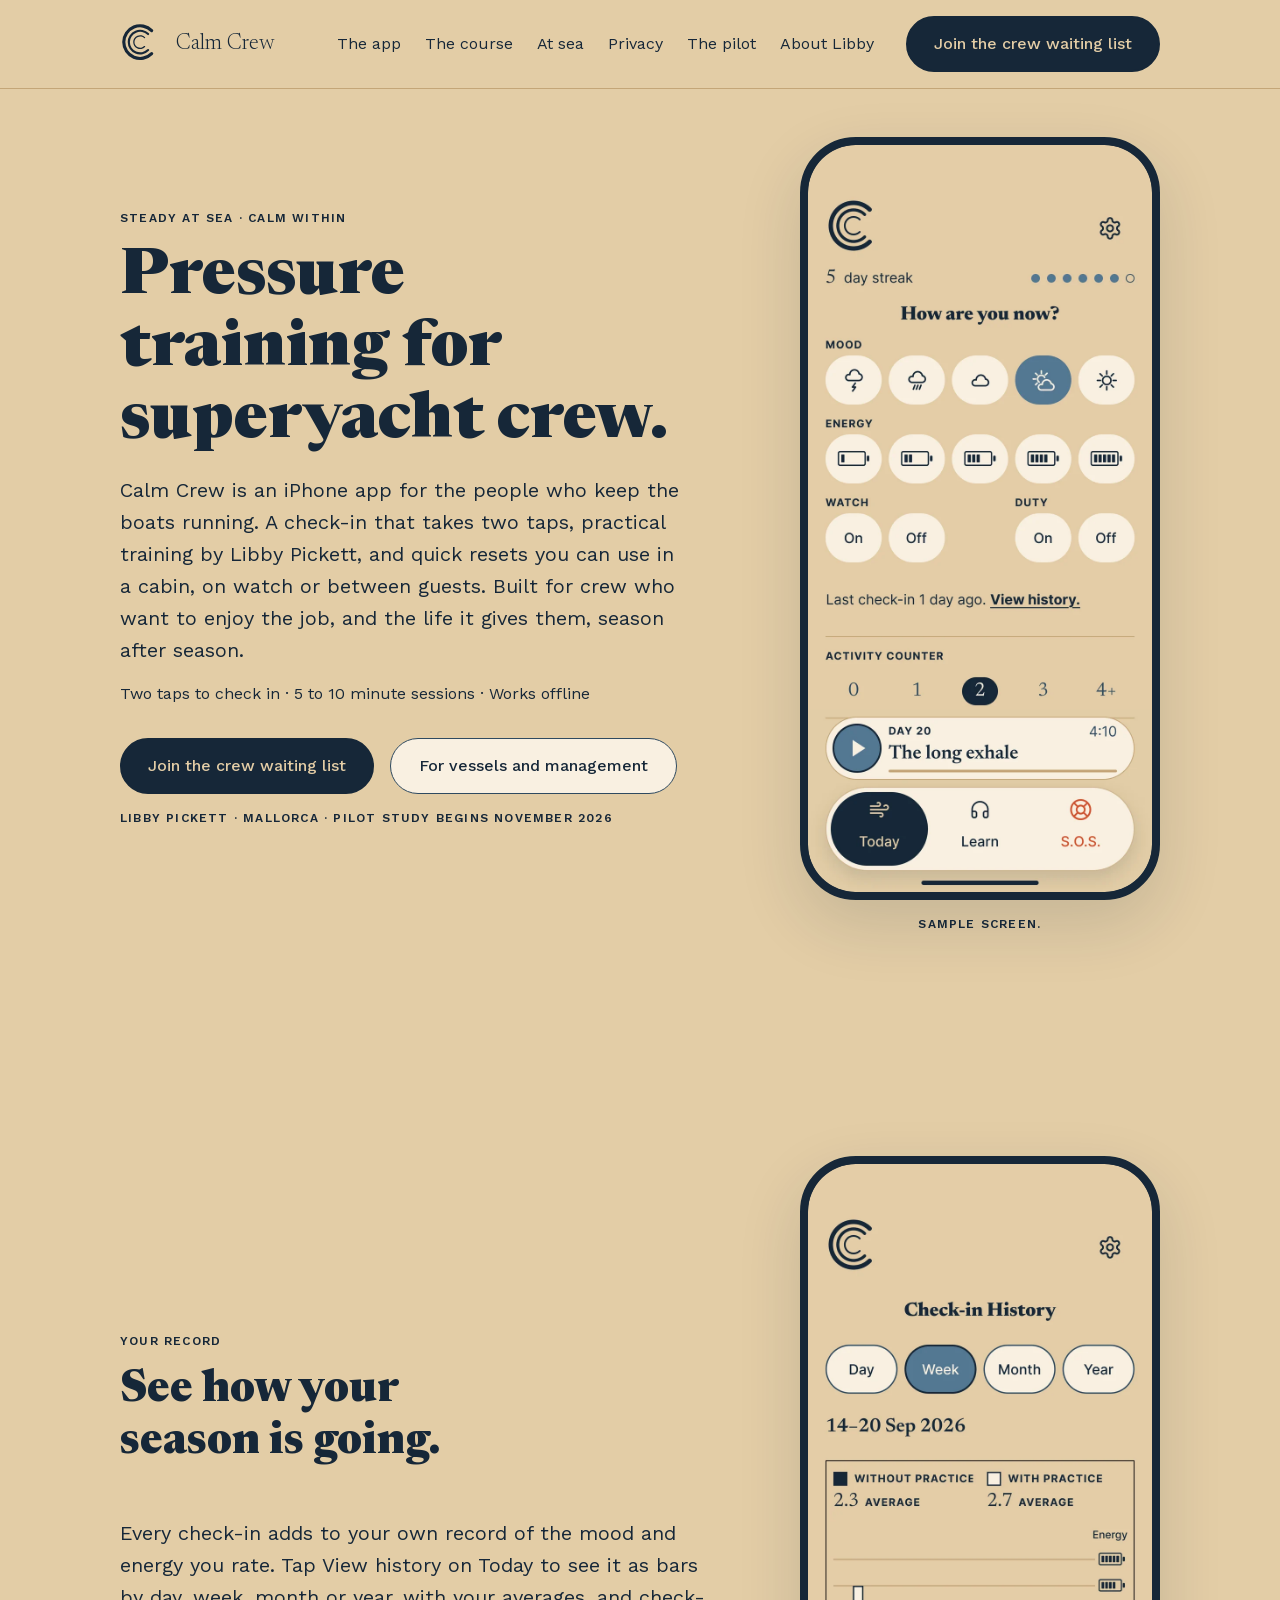
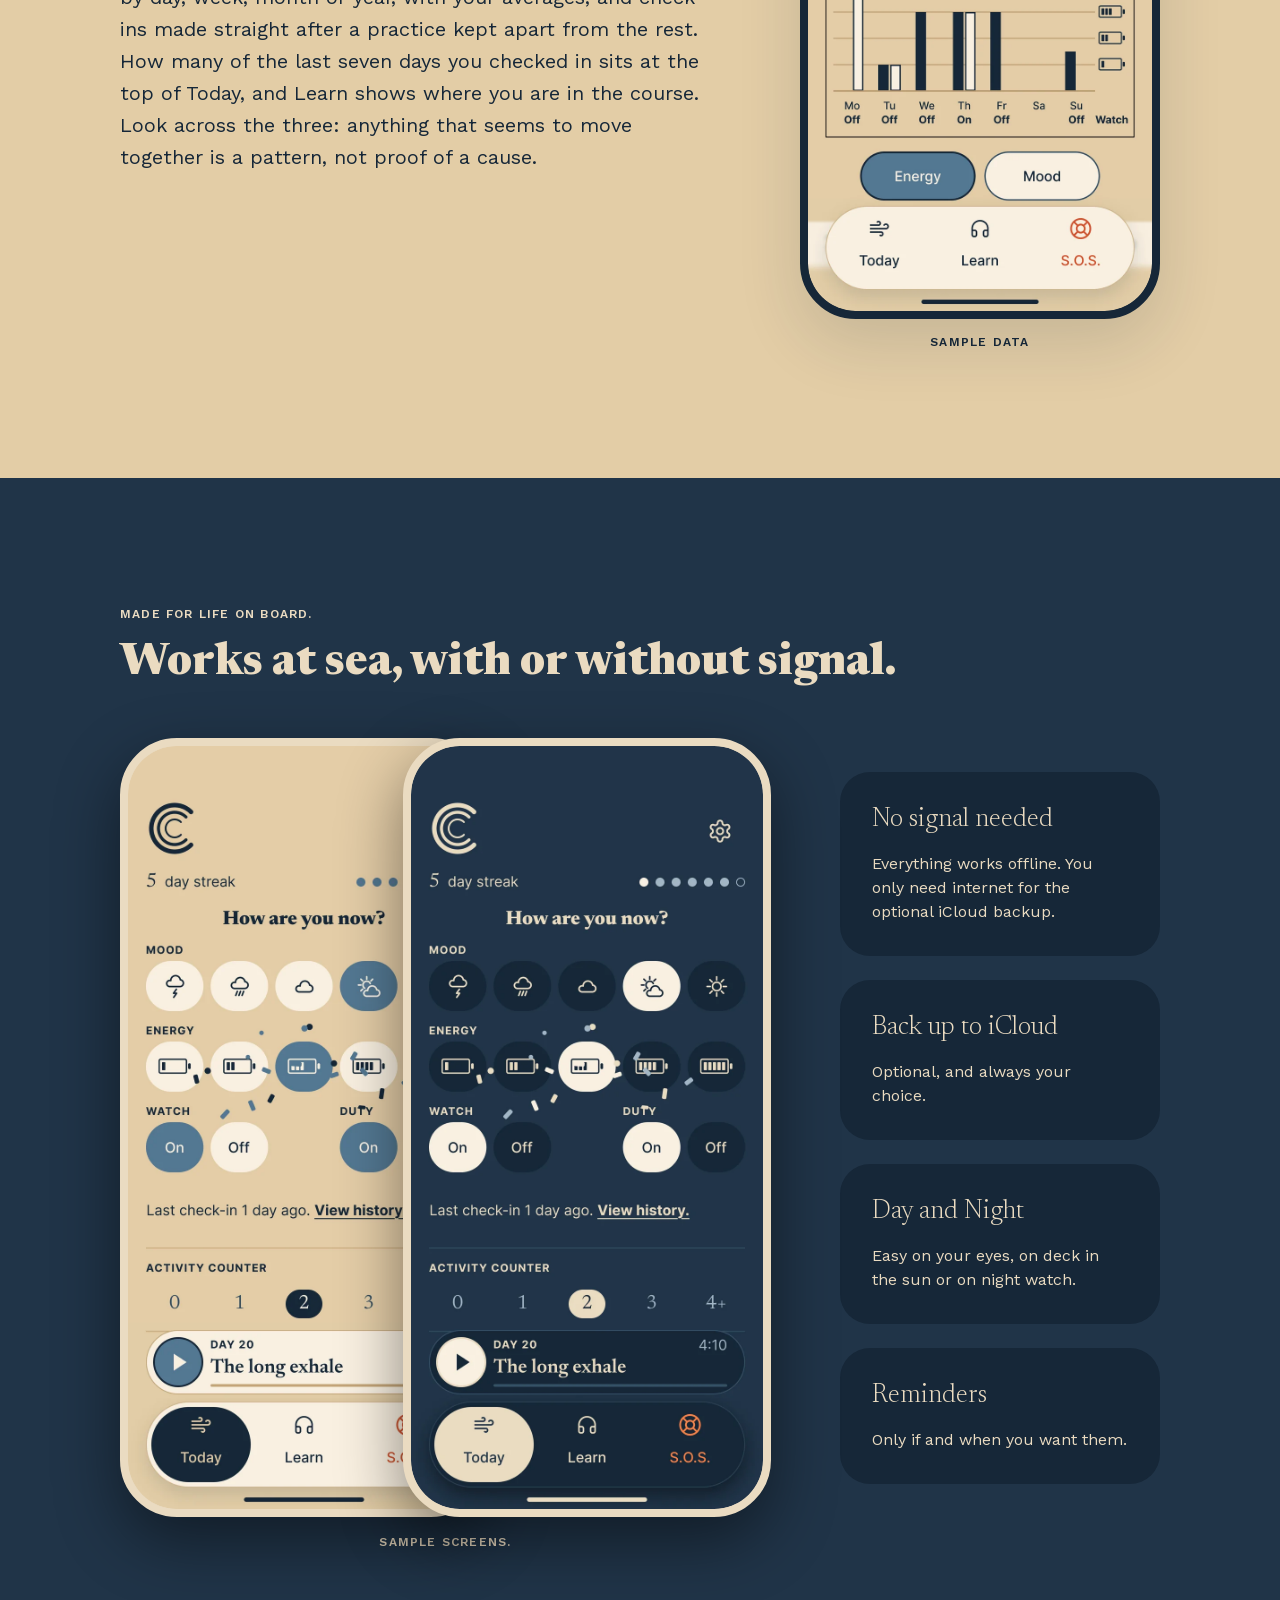
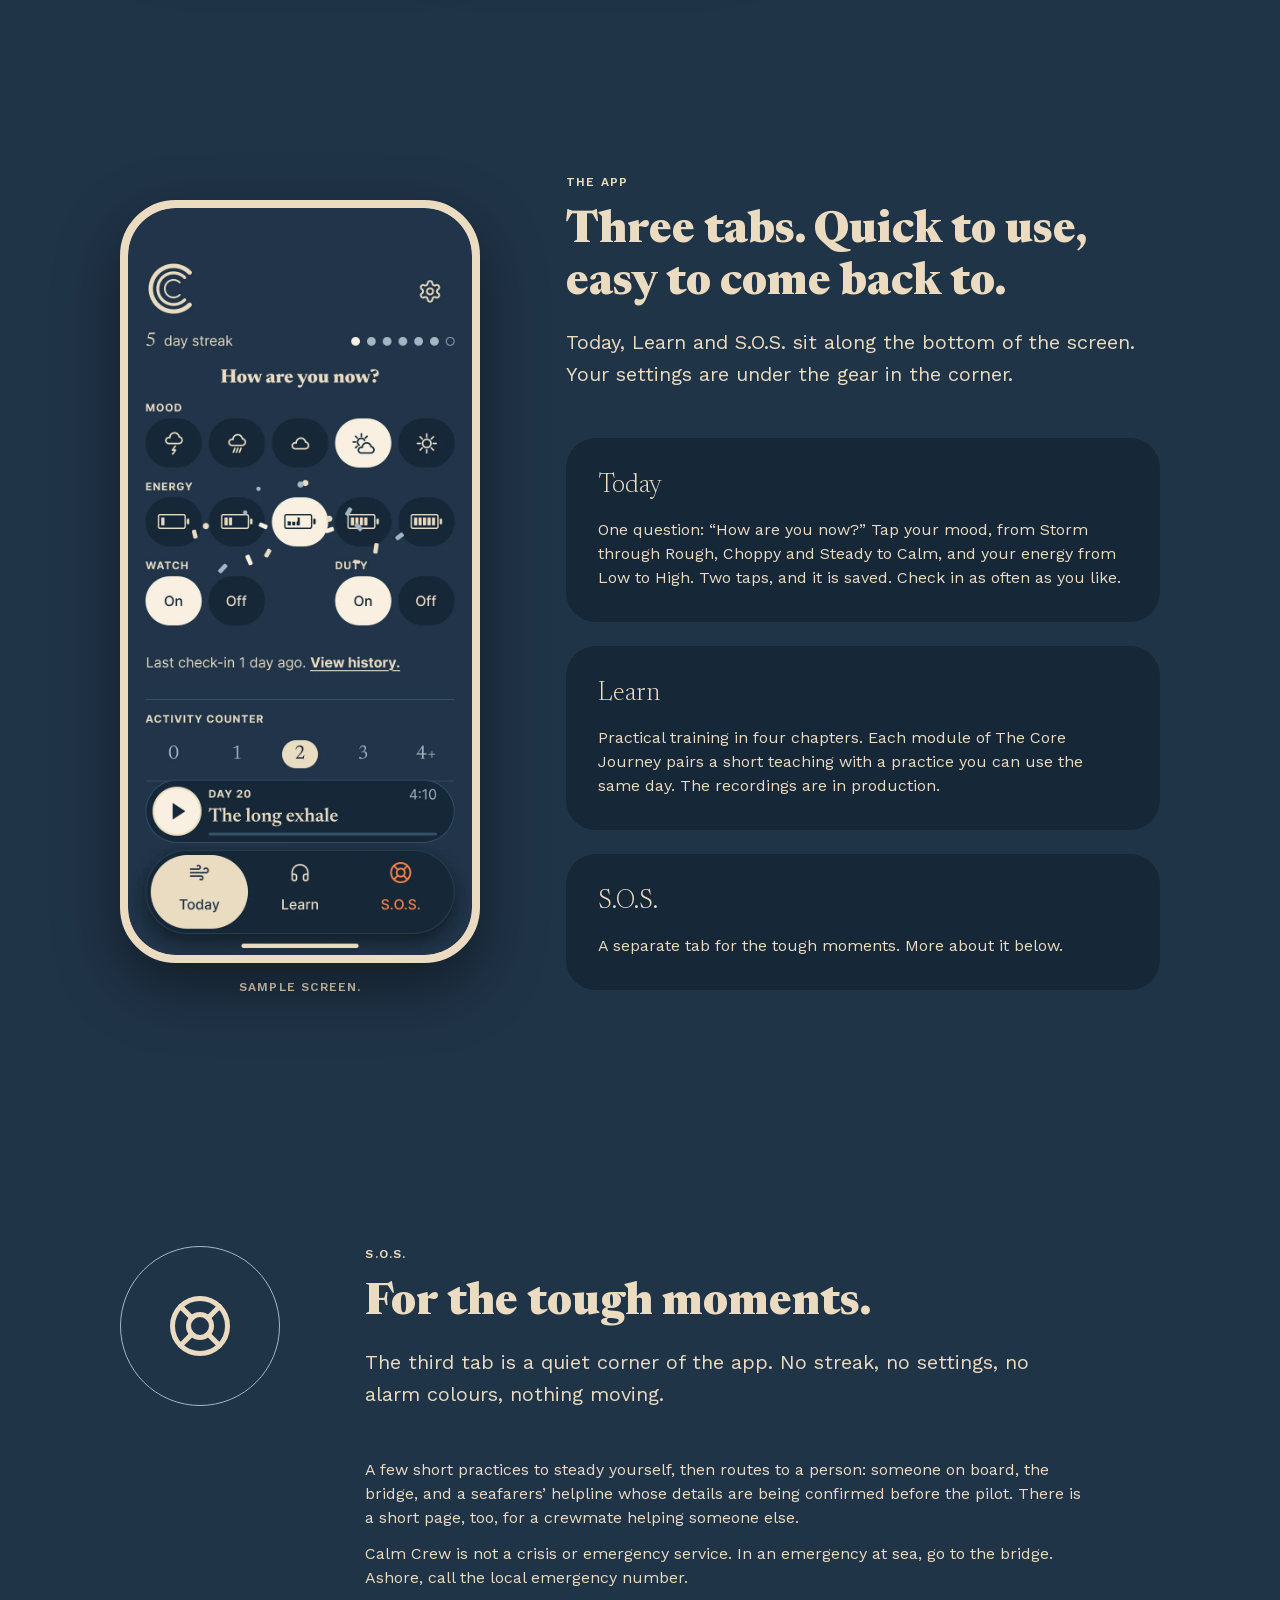
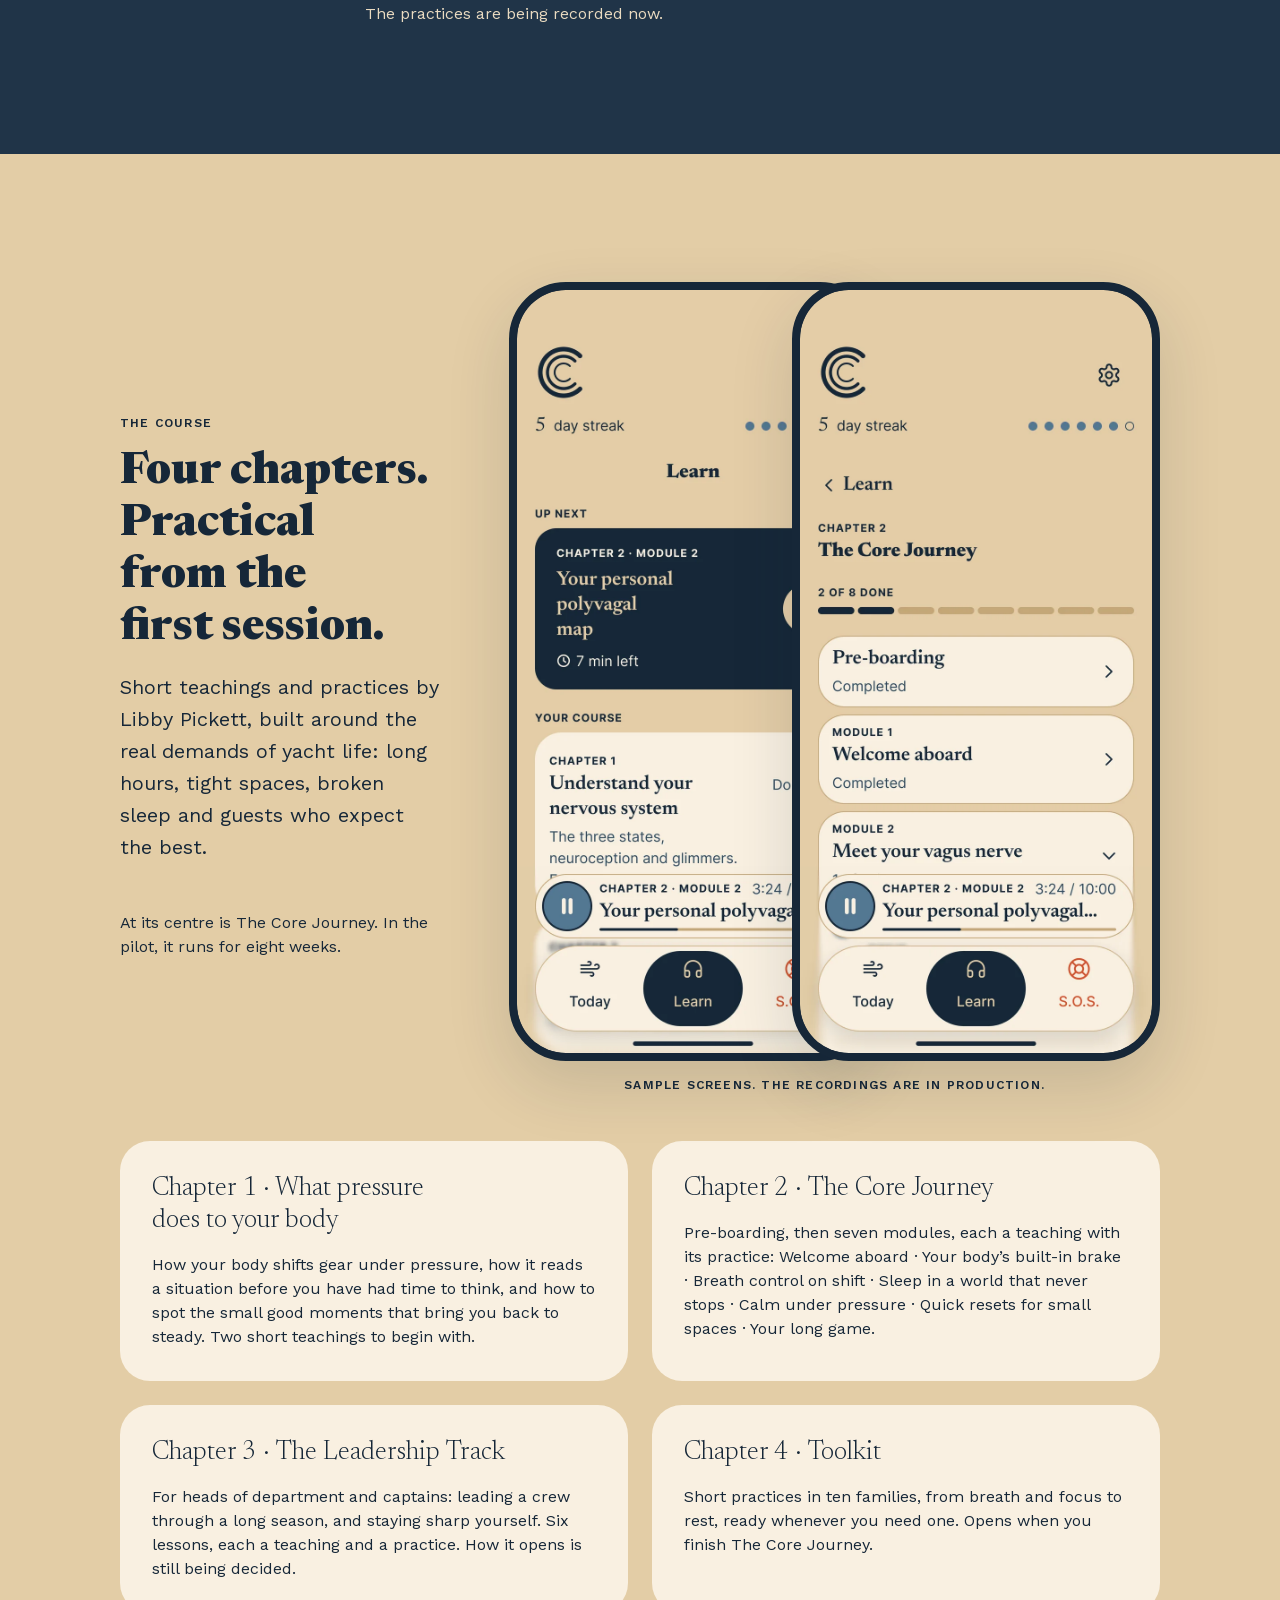
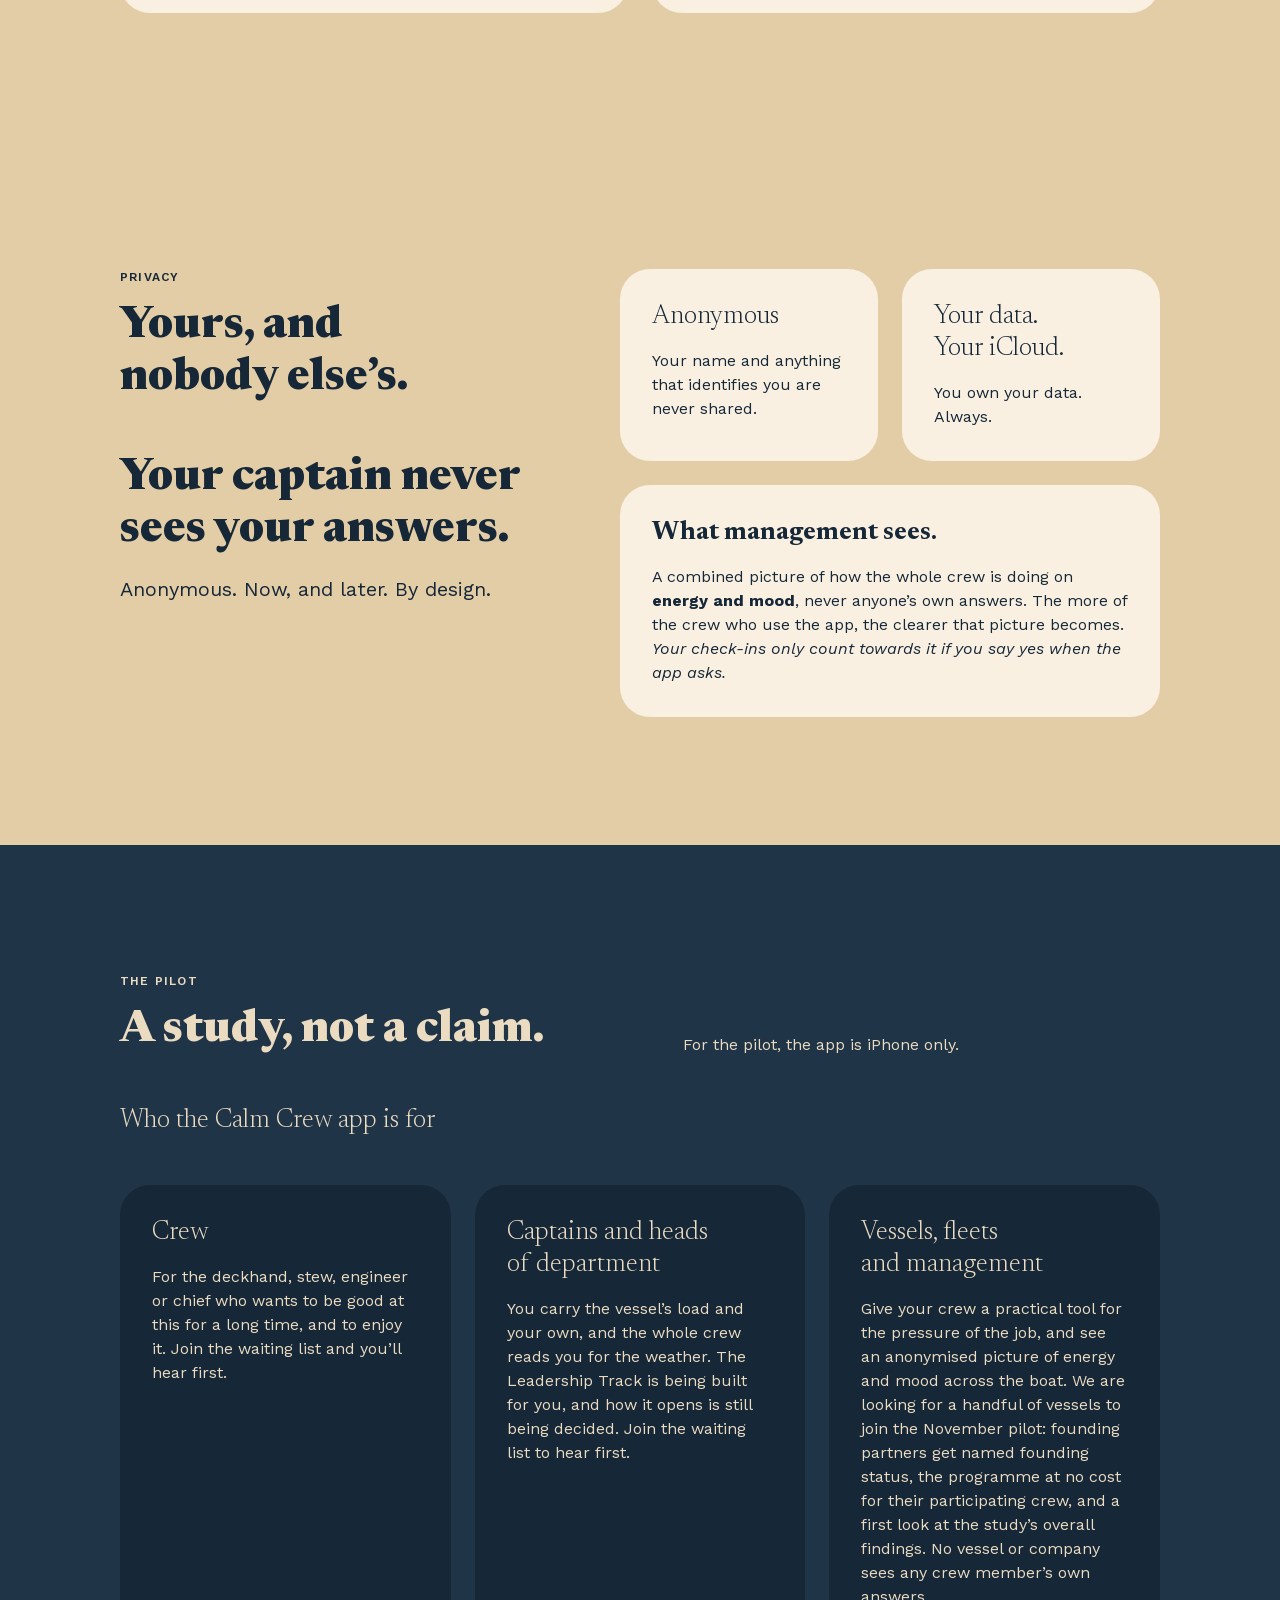
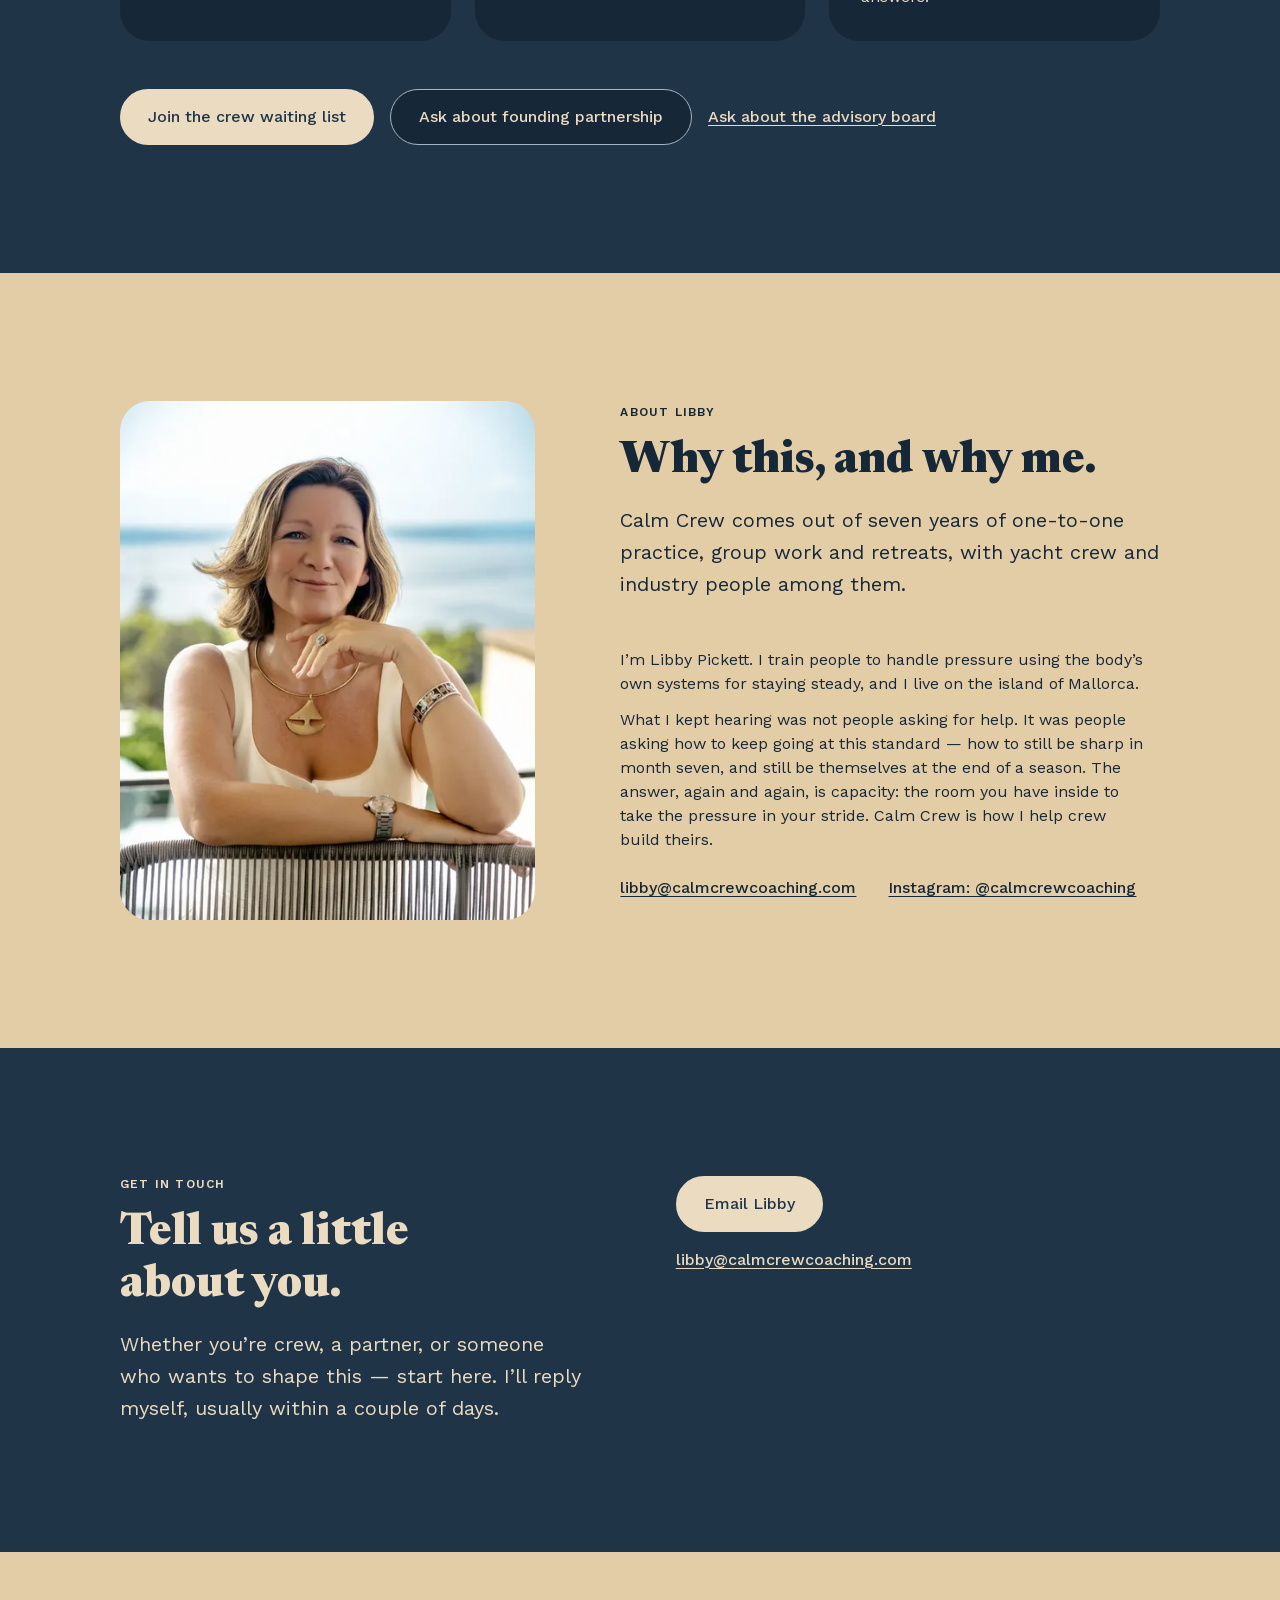
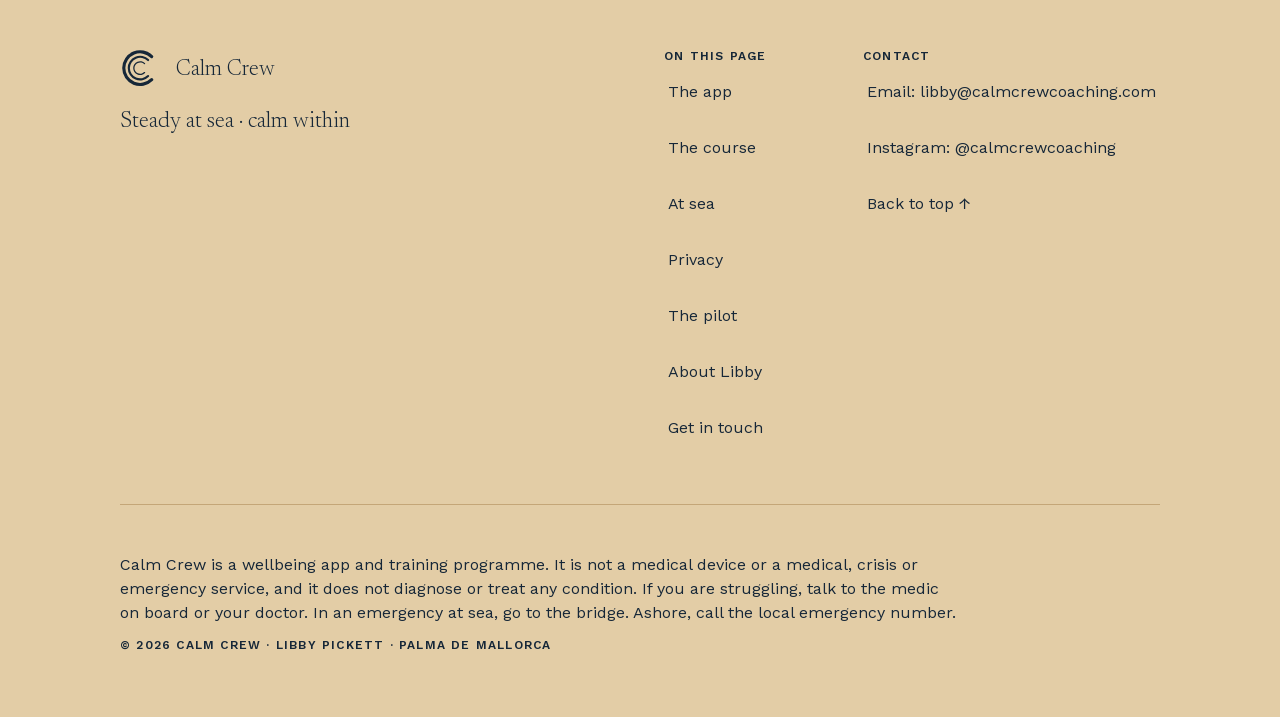
==== index.html @ 757e54a9 "Render the app screens from the latest "Final Design C" (-v8) Final Design C changed since -v7: Mood" ====
<!doctype html>
<!--
  Calm Crew — calmcrew.app
  One static page. Day sections sit on Sand; `band-night` sections invert
  (see tokens.css). Editing rules for the copy: README.md.
-->
<html lang="en-GB">
<head>
  <meta charset="utf-8">
  <meta name="viewport" content="width=device-width, initial-scale=1">
  <title>Calm Crew — Steady at sea · calm within</title>
  <meta name="description" content="Pressure training for superyacht crew: an iPhone app with a two-tap check-in and practical training by Libby Pickett. Pilot study from November 2026.">
  <link rel="canonical" href="https://calmcrew.app/">

  <!-- Browser chrome colours. Meta tags cannot read CSS, so these repeat the
       Day ground and Night ground from tokens.css; change both together. -->
  <meta name="theme-color" content="#E3CDA6" media="(prefers-color-scheme: light)">
  <meta name="theme-color" content="#203448" media="(prefers-color-scheme: dark)">
  <link rel="icon" href="favicon.ico" sizes="32x32">
  <link rel="icon" href="assets/brand/favicon-v2.svg" type="image/svg+xml">
  <link rel="apple-touch-icon" href="assets/brand/apple-touch-icon-v2.png">

  <!-- Sharing cards -->
  <meta property="og:type" content="website">
  <meta property="og:site_name" content="Calm Crew">
  <meta property="og:locale" content="en_GB">
  <meta property="og:url" content="https://calmcrew.app/">
  <meta property="og:title" content="Calm Crew: pressure training for superyacht crew">
  <meta property="og:description" content="Your captain never sees your answers. Opens to crew after the November 2026 pilot study.">
  <meta property="og:image" content="https://calmcrew.app/assets/brand/og-image-v2.png">
  <meta property="og:image:type" content="image/png">
  <meta property="og:image:width" content="1200">
  <meta property="og:image:height" content="630">
  <meta property="og:image:alt" content="The Calm Crew logo mark and name, with the tagline “Steady at sea · calm within”, on a sand background.">
  <meta name="twitter:card" content="summary_large_image">
  <meta name="twitter:title" content="Calm Crew: pressure training for superyacht crew">
  <meta name="twitter:description" content="Your captain never sees your answers. Opens to crew after the November 2026 pilot study.">
  <meta name="twitter:image" content="https://calmcrew.app/assets/brand/og-image-v2.png">
  <meta name="twitter:image:alt" content="The Calm Crew logo mark and name, with the tagline “Steady at sea · calm within”, on a sand background.">

  <!-- Self-hosted fonts: no request leaves this domain. Preload the two faces
       used above the fold so the headline does not reflow. -->
  <link rel="preload" href="assets/fonts/newsreader-300-latin.woff2" as="font" type="font/woff2" crossorigin>
  <link rel="preload" href="assets/fonts/work-sans-400-700-latin.woff2" as="font" type="font/woff2" crossorigin>

  <!-- /assets/* is cached for a year (netlify.toml): bump ?v= when a file changes. -->
  <link rel="stylesheet" href="assets/fonts/fonts.css?v=2026-10-07a">
  <link rel="stylesheet" href="assets/css/tokens.css?v=2026-10-07a">
  <link rel="stylesheet" href="assets/css/site.css?v=2026-10-07a">
  <!-- Not deferred on purpose: it only sets a class, then waits for the DOM. -->
  <script src="assets/js/site.js?v=2026-10-07a"></script>
</head>
<body>
  <a class="skip-link btn btn--primary" href="#main">Skip to content</a>

  <!-- ===================================================================
       Header: logo, six anchors, one primary button. Collapses to a Menu
       button below 1280px (site.js); without JS the links simply wrap.
       =================================================================== -->
  <header class="site-header">
    <div class="container site-header__bar">
      <a class="brand" href="#top">
        <svg class="brand__mark" viewBox="0 0 70 70" fill="none" aria-hidden="true" focusable="false">
          <path d="M50.38 13.62C46.7444 9.9825 42.1116 7.50489 37.0678 6.50058C32.0239 5.49627 26.7955 6.01037 22.0438 7.97785C17.2921 9.94533 13.2307 13.2778 10.3732 17.5538C7.51566 21.8298 5.99045 26.8571 5.99045 32C5.99045 37.1429 7.51566 42.1703 10.3732 46.4462C13.2307 50.7222 17.2921 54.0547 22.0438 56.0222C26.7955 57.9897 32.0239 58.5037 37.0678 57.4994C42.1116 56.4951 46.7444 54.0175 50.38 50.38" stroke="currentColor" stroke-width="5" stroke-linecap="round"/>
          <path d="M44.73 19.27C42.2124 16.7533 39.0051 15.0395 35.5136 14.3454C32.0221 13.6514 28.4032 14.0082 25.1145 15.3707C21.8258 16.7333 19.0149 19.0404 17.0373 22.0004C15.0597 24.9603 14.0042 28.4402 14.0042 32C14.0042 35.5598 15.0597 39.0397 17.0373 41.9997C19.0149 44.9596 21.8258 47.2667 25.1145 48.6293C28.4032 49.9918 32.0221 50.3486 35.5136 49.6546C39.0051 48.9605 42.2124 47.2468 44.73 44.73" stroke="currentColor" stroke-width="3.4" stroke-linecap="round"/>
          <path d="M39.07 24.93C37.6716 23.5312 35.8898 22.5785 33.9499 22.1924C32.01 21.8063 29.9992 22.0041 28.1717 22.7609C26.3443 23.5177 24.7823 24.7994 23.6834 26.444C22.5844 28.0885 21.9979 30.0221 21.9979 32C21.9979 33.9779 22.5844 35.9115 23.6834 37.556C24.7823 39.2006 26.3443 40.4823 28.1717 41.2391C29.9992 41.9959 32.01 42.1937 33.9499 41.8076C35.8898 41.4215 37.6716 40.4688 39.07 39.07" stroke="currentColor" stroke-width="2" stroke-linecap="round"/>
        </svg>
        <span class="wordmark">Calm Crew</span>
      </a>

      <button class="nav-toggle btn btn--primary" type="button" aria-expanded="false" aria-controls="site-menu" hidden>Menu</button>

      <div class="site-menu" id="site-menu">
        <nav class="site-nav" aria-label="Main">
          <ul>
            <li><a href="#app">The app</a></li>
            <li><a href="#course">The course</a></li>
            <li><a href="#at-sea">At sea</a></li>
            <li><a href="#privacy">Privacy</a></li>
            <li><a href="#pilot">The pilot</a></li>
            <li><a href="#about">About Libby</a></li>
          </ul>
        </nav>
        <a class="btn btn--primary" href="#contact">Join the crew waiting list</a>
      </div>
    </div>
  </header>

  <main id="main">

    <!-- ===================================================================
         #top — Hero (Day)
         =================================================================== -->
    <section id="top" class="section hero" aria-labelledby="top-title">
      <div class="container hero__grid">
        <div class="hero__copy">
          <div class="section-head">
            <p class="eyebrow">Steady at sea · calm within</p>
            <h1 class="display" id="top-title">Pressure training for superyacht crew.</h1>
            <p class="lead">Calm Crew is an iPhone app for the people who keep the boats running. A check-in that takes two taps, practical training by Libby Pickett, and quick resets you can use in a cabin, on watch or between guests. Built for crew who want to enjoy the job, and the life it gives them, season after season.</p>
          </div>
          <p class="hero__facts">Two taps to check in · 5 to 10 minute sessions · Works offline</p>
          <div class="actions">
            <a class="btn btn--primary" href="#contact">Join the crew waiting list</a>
            <a class="btn btn--secondary" href="#pilot">For vessels and management</a>
          </div>
          <p class="eyebrow hero__byline">Libby Pickett · Mallorca · Pilot study begins November 2026</p>
        </div>

        <figure class="shot">
          <div class="phone">
            <div class="phone__frame">
              <picture>
                <source type="image/webp" srcset="assets/img/today-checkin-v8-786.webp 786w, assets/img/today-checkin-v8-1179.webp 1179w" sizes="(max-width: 760px) 286px, (max-width: 1080px) 393px, (max-width: 1439px) calc(31.4vw - 59px), 393px">
                <!-- The hero phone is the largest thing above the fold: load it first. -->
                <img src="assets/img/today-checkin-v8-786.png" width="786" height="1704" loading="eager" fetchpriority="high"
                     alt="Calm Crew’s Today screen on an iPhone, in Day mode, with sample data. Under the title “How are you now?” are five round mood buttons with weather icons, from a thunderstorm to full sun, the fourth, Steady (a sun behind a cloud), selected; five energy buttons drawn as batteries, from one bar to five, none chosen yet; and On and Off buttons for Watch and for Duty. The header shows a 5 day streak and a gear for Settings. Below are the line “Last check-in 1 day ago. View history.”, an activity counter at 2, a player for Day 20, The long exhale, and the Today, Learn and S.O.S. tabs.">
              </picture>
            </div>
          </div>
          <figcaption class="eyebrow caption">Sample screen.</figcaption>
        </figure>
      </div>
    </section>

    <!-- ===================================================================
         #history — View history (Day). THE ONE CLAIM on the page. Editing rules: README.md.
         =================================================================== -->
    <section id="history" class="section history" aria-labelledby="history-title">
      <div class="container history__grid">
        <div class="history__text">
          <div class="section-head">
            <p class="eyebrow">Your record</p>
            <h2 class="heading" id="history-title">See how your season is going.</h2>
          </div>
          <p class="claim">Every check-in adds to your own record of the mood and energy you rate. Tap View history on Today to see it as bars by day, week, month or year, with your averages, and check-ins made straight after a practice kept apart from the rest. How many of the last seven days you checked in sits at the top of Today, and Learn shows where you are in the course. Look across the three: anything that seems to move together is a pattern, not proof of a cause.</p>
        </div>

        <figure class="shot">
          <div class="phone">
            <div class="phone__frame">
              <picture>
                <source type="image/webp" srcset="assets/img/history-week-v8-786.webp 786w, assets/img/history-week-v8-1179.webp 1179w" sizes="(max-width: 760px) 286px, (max-width: 1080px) 393px, (max-width: 1439px) calc(31.4vw - 59px), 393px">
                <img src="assets/img/history-week-v8-786.png" width="786" height="1704" loading="lazy" decoding="async"
                     alt="Calm Crew’s Check-in history screen in Day mode, set to Week, with sample data for 14 to 20 September 2026. Bars show self-rated energy for each day on a scale of 1 to 5, marked with battery icons: dark for check-ins without a practice, light for check-ins made straight after a practice. The averages read 2.3 without a practice and 2.7 with one. Monday, 4 after a practice; Tuesday, 1 and 1; Wednesday, 3 without; Thursday, 3 and 3; Friday, 3 without; no check-in on Saturday; Sunday, about 1.5 without. A row under the days shows Watch, on only on Thursday. Under the chart, Energy is selected rather than Mood.">
              </picture>
            </div>
          </div>
          <figcaption class="eyebrow caption">Sample data</figcaption>
        </figure>
      </div>
    </section>

    <!-- ===================================================================
         #at-sea — At sea (Night)
         =================================================================== -->
    <section id="at-sea" class="section band-night" aria-labelledby="at-sea-title">
      <div class="container">
        <div class="section-head">
          <p class="eyebrow">Made for life on board.</p>
          <h2 class="heading" id="at-sea-title">Works at sea, with or without signal.</h2>
        </div>

        <div class="at-sea__grid">
          <figure class="shot">
            <!-- The same screen in Day and in Night, Night in front. -->
            <div class="phone-pair">
              <div class="phone">
                <div class="phone__frame">
                  <picture>
                    <source type="image/webp" srcset="assets/img/today-saved-day-v8-786.webp 786w, assets/img/today-saved-day-v8-1179.webp 1179w" sizes="(max-width: 760px) 182px, 393px">
                    <img src="assets/img/today-saved-day-v8-786.png" width="786" height="1704" loading="lazy" decoding="async"
                         alt="The Today screen in Day mode, tan with dark type and cream buttons, with sample data: a check-in just saved, with Steady (a sun behind a cloud), the third battery and On for both Watch and Duty selected, and a little confetti around them.">
                  </picture>
                </div>
              </div>
              <div class="phone">
                <div class="phone__frame">
                  <picture>
                    <source type="image/webp" srcset="assets/img/today-saved-night-v8-786.webp 786w, assets/img/today-saved-night-v8-1179.webp 1179w" sizes="(max-width: 760px) 182px, 393px">
                    <img src="assets/img/today-saved-night-v8-786.png" width="786" height="1704" loading="lazy" decoding="async"
                         alt="The same Today screen in Night mode, deep navy with sand type and dark buttons, sand for the selected ones, with the same sample data.">
                  </picture>
                </div>
              </div>
            </div>
            <figcaption class="eyebrow caption">Sample screens.</figcaption>
          </figure>

          <ul class="stack" role="list">
            <li class="card">
              <h3 class="title">No signal needed</h3>
              <p>Everything works offline. You only need internet for the optional iCloud backup.</p>
            </li>
            <li class="card">
              <h3 class="title">Back up to iCloud</h3>
              <p>Optional, and always your choice.</p>
            </li>
            <li class="card">
              <h3 class="title">Day and Night</h3>
              <p>Easy on your eyes, on deck in the sun or on night watch.</p>
            </li>
            <li class="card">
              <h3 class="title">Reminders</h3>
              <p>Only if and when you want them.</p>
            </li>
          </ul>
        </div>
      </div>
    </section>

    <!-- ===================================================================
         #app — The app (Night)
         =================================================================== -->
    <section id="app" class="section band-night" aria-labelledby="app-title">
      <div class="container app__grid">
        <div class="app__text">
          <div class="section-head">
            <p class="eyebrow">The app</p>
            <h2 class="heading" id="app-title">Three tabs. Quick to use, easy to come back to.</h2>
            <p class="lead">Today, Learn and S.O.S. sit along the bottom of the screen. Your settings are under the gear in the corner.</p>
          </div>

          <ul class="stack" role="list">
            <li class="card">
              <h3 class="title">Today</h3>
              <p>One question: “How are you now?” Tap your mood, from Storm through Rough, Choppy and Steady to Calm, and your energy from Low to High. Two taps, and it is saved. Check in as often as you like.</p>
            </li>
            <li class="card">
              <h3 class="title">Learn</h3>
              <p>Practical training in four chapters. Each module of The Core Journey pairs a short teaching with a practice you can use the same day. The recordings are in production.</p>
            </li>
            <li class="card">
              <h3 class="title">S.O.S.</h3>
              <p>A separate tab for the tough moments. More about it below.</p>
            </li>
          </ul>
        </div>

        <figure class="shot">
          <div class="phone">
            <div class="phone__frame">
              <picture>
                <source type="image/webp" srcset="assets/img/today-saved-night-v8-786.webp 786w, assets/img/today-saved-night-v8-1179.webp 1179w" sizes="(max-width: 760px) 286px, (max-width: 1080px) 393px, (max-width: 1439px) calc(31.4vw - 59px), 393px">
                <img src="assets/img/today-saved-night-v8-786.png" width="786" height="1704" loading="lazy" decoding="async"
                     alt="The Today screen in Night mode, with sample data, a moment after a check-in: a little confetti falls around the buttons, Steady, the third battery and On for Watch and Duty are selected, and the line below reads “Last check-in 1 day ago. View history.” The header shows a 5 day streak.">
              </picture>
            </div>
          </div>
          <figcaption class="eyebrow caption">Sample screen.</figcaption>
        </figure>
      </div>
    </section>

    <!-- ===================================================================
         #drop-anchor — S.O.S. (Night). The tab was called Drop Anchor until the
         app's 3 Oct 2026 design; the anchor id is kept so old links still work.
         =================================================================== -->
    <section id="drop-anchor" class="section band-night" aria-labelledby="drop-anchor-title">
      <div class="container anchor__grid">
        <div class="anchor-badge" aria-hidden="true">
          <!-- The app's S.O.S. tab icon, the life ring (calm-crew assets/icons/life-ring.svg). -->
          <svg viewBox="0 0 24 24" fill="none" stroke="currentColor" stroke-width="2" stroke-linecap="round" stroke-linejoin="round" focusable="false">
            <path d="M12 23C18.0751 23 23 18.0751 23 12C23 5.92487 18.0751 1 12 1C5.92487 1 1 5.92487 1 12C1 18.0751 5.92487 23 12 23Z"/>
            <path d="M12 16.6C14.5405 16.6 16.6 14.5405 16.6 12C16.6 9.45949 14.5405 7.4 12 7.4C9.45949 7.4 7.4 9.45949 7.4 12C7.4 14.5405 9.45949 16.6 12 16.6Z"/>
            <path d="M4.2 4.2L8.75 8.75"/>
            <path d="M15.25 15.25L19.8 19.8"/>
            <path d="M15.25 8.75L19.8 4.2"/>
            <path d="M4.2 19.8L8.75 15.25"/>
          </svg>
        </div>
        <div class="anchor__text">
          <div class="section-head">
            <p class="eyebrow">S.O.S.</p>
            <h2 class="heading" id="drop-anchor-title">For the tough moments.</h2>
            <p class="lead">The third tab is a quiet corner of the app. No streak, no settings, no alarm colours, nothing moving.</p>
          </div>
          <div class="prose">
            <p>A few short practices to steady yourself, then routes to a person: someone on board, the bridge, and a seafarers’ helpline whose details are being confirmed before the pilot. There is a short page, too, for a crewmate helping someone else.</p>
            <p class="note">Calm Crew is not a crisis or emergency service. In an emergency at sea, go to the bridge. Ashore, call the local emergency number.</p>
            <p>The practices are being recorded now.</p>
          </div>
        </div>
      </div>
    </section>

    <!-- ===================================================================
         #course — The course (Day). Card titles read "Chapter 1 · …" as in
         Figma; the dot is hidden from screen readers, which hear "Chapter 1:".
         =================================================================== -->
    <section id="course" class="section course" aria-labelledby="course-title">
      <div class="container">
        <div class="course__top">
          <div class="course__text">
            <div class="section-head">
              <p class="eyebrow">The course</p>
              <h2 class="heading" id="course-title">Four chapters. Practical from the first session.</h2>
              <p class="lead">Short teachings and practices by Libby Pickett, built around the real demands of yacht life: long hours, tight spaces, broken sleep and guests who expect the best.</p>
            </div>
            <div class="prose">
              <p>At its centre is The Core Journey. In the pilot, it runs for eight weeks.</p>
            </div>
          </div>

          <figure class="shot">
            <!-- Two phones, the second about 96px over the first, as in Figma. -->
            <div class="phone-pair">
              <div class="phone">
                <div class="phone__frame">
                  <picture>
                    <source type="image/webp" srcset="assets/img/learn-index-v8-786.webp 786w, assets/img/learn-index-v8-1179.webp 1179w" sizes="(max-width: 760px) 182px, 393px">
                    <img src="assets/img/learn-index-v8-786.png" width="786" height="1704" loading="lazy" decoding="async"
                         alt="The Learn screen in Day mode, with sample data. Under Up next, a card for Chapter 2, Module 2, Your personal polyvagal map, 7 minutes left, with a play button. Under Your course, Chapter 1, Understand your nervous system, is marked Done. A mini player for the same module, at 3:24 of 10:00, sits above the Today, Learn and S.O.S. tabs.">
                  </picture>
                </div>
              </div>
              <div class="phone">
                <div class="phone__frame">
                  <picture>
                    <source type="image/webp" srcset="assets/img/learn-chapter-2-v8-786.webp 786w, assets/img/learn-chapter-2-v8-1179.webp 1179w" sizes="(max-width: 760px) 182px, 393px">
                    <img src="assets/img/learn-chapter-2-v8-786.png" width="786" height="1704" loading="lazy" decoding="async"
                         alt="Chapter 2, The Core Journey, open in Learn in Day mode, with sample data: 2 of 8 done. It lists Pre-boarding, completed; Module 1, Welcome aboard, completed; and Module 2, Meet your vagus nerve, opened, 1 of 2 listened. A mini player for Your personal polyvagal map, from Chapter 2, Module 2, at 3:24 of 10:00, covers the rest of the list, above the Today, Learn and S.O.S. tabs, with Learn selected.">
                  </picture>
                </div>
              </div>
            </div>
            <figcaption class="eyebrow caption">Sample screens. The recordings are in production.</figcaption>
          </figure>
        </div>

        <ul class="cards cards--2" role="list">
          <li class="card">
            <h3 class="title">Chapter 1<span aria-hidden="true"> · </span><span class="visually-hidden">: </span>What pressure does to your body</h3>
            <p>How your body shifts gear under pressure, how it reads a situation before you have had time to think, and how to spot the small good moments that bring you back to steady. Two short teachings to begin with.</p>
          </li>
          <li class="card">
            <h3 class="title">Chapter 2<span aria-hidden="true"> · </span><span class="visually-hidden">: </span>The Core Journey</h3>
            <!-- One run of text on screen, as in Figma; still a list for screen readers. -->
            <p>Pre-boarding, then seven modules, each a teaching with its practice: <span class="module-list" role="list"><span role="listitem">Welcome aboard</span> <span role="listitem">Your body’s built-in brake</span> <span role="listitem">Breath control on shift</span> <span role="listitem">Sleep in a world that never stops</span> <span role="listitem">Calm under pressure</span> <span role="listitem">Quick resets for small spaces</span> <span role="listitem">Your long game</span></span></p>
          </li>
          <li class="card">
            <h3 class="title">Chapter 3<span aria-hidden="true"> · </span><span class="visually-hidden">: </span>The Leadership Track</h3>
            <p>For heads of department and captains: leading a crew through a long season, and staying sharp yourself. Six lessons, each a teaching and a practice. How it opens is still being decided.</p>
          </li>
          <li class="card">
            <h3 class="title">Chapter 4<span aria-hidden="true"> · </span><span class="visually-hidden">: </span>Toolkit</h3>
            <p>Short practices in ten families, from breath and focus to rest, ready whenever you need one. Opens when you finish The Core Journey.</p>
          </li>
        </ul>
      </div>
    </section>

    <!-- ===================================================================
         #privacy — Privacy (Day)
         =================================================================== -->
    <section id="privacy" class="section" aria-labelledby="privacy-title">
      <div class="container privacy__grid">
        <div>
          <div class="section-head">
            <p class="eyebrow">Privacy</p>
            <h2 class="heading" id="privacy-title">Yours, and nobody else’s.</h2>
          </div>
          <p class="heading privacy__promise">Your captain never sees your answers.</p>
          <p class="lead privacy__design">Anonymous. Now, and later. By design.</p>
        </div>

        <!-- Copy is the client's own (manual Figma edit, 1 Oct 2026). Before launch it
             must match what the app really does: see README, launch checklist. -->
        <ul class="cards cards--2" role="list">
          <li class="card">
            <h3 class="title">Anonymous</h3>
            <p>Your name and anything that identifies you are never shared.</p>
          </li>
          <li class="card">
            <h3 class="title">Your data. Your iCloud.</h3>
            <p>You own your data. Always.</p>
          </li>
          <li class="card card--wide">
            <h3 class="title title--bold">What management sees.</h3>
            <p>A combined picture of how the whole crew is doing on <strong>energy and mood</strong>, never anyone’s own answers. The more of the crew who use the app, the clearer that picture becomes. <em>Your check-ins only count towards it if you say yes when the app asks.</em></p>
          </li>
        </ul>
      </div>
    </section>

    <!-- ===================================================================
         #pilot — The pilot (Night). Every call to action goes to Get in touch.
         =================================================================== -->
    <section id="pilot" class="section pilot band-night" aria-labelledby="pilot-title">
      <div class="container">
        <div class="split">
          <div class="section-head">
            <p class="eyebrow">The pilot</p>
            <h2 class="heading" id="pilot-title">A study, not a claim.</h2>
          </div>
          <div class="prose pilot__body">
            <p>For the pilot, the app is iPhone only.</p>
          </div>
        </div>

        <h3 class="title pilot__who" id="pilot-who">Who the Calm Crew app is for</h3>
        <ul class="cards cards--3" role="list" aria-labelledby="pilot-who">
          <li class="card">
            <h4 class="title">Crew</h4>
            <p>For the deckhand, stew, engineer or chief who wants to be good at this for a long time, and to enjoy it. Join the waiting list and you’ll hear first.</p>
          </li>
          <li class="card">
            <h4 class="title">Captains and heads of department</h4>
            <p>You carry the vessel’s load and your own, and the whole crew reads you for the weather. The Leadership Track is being built for you, and how it opens is still being decided. Join the waiting list to hear first.</p>
          </li>
          <li class="card">
            <h4 class="title">Vessels, fleets and management</h4>
            <p>Give your crew a practical tool for the pressure of the job, and see an anonymised picture of energy and mood across the boat. We are looking for a handful of vessels to join the November pilot: founding partners get named founding status, the programme at no cost for their participating crew, and a first look at the study’s overall findings. No vessel or company sees any crew member’s own answers.</p>
          </li>
        </ul>

        <div class="actions" role="group" aria-label="Get involved">
          <a class="btn btn--primary" href="#contact">Join the crew waiting list</a>
          <a class="btn btn--secondary" href="#contact">Ask about founding partnership</a>
          <a class="text-link" href="#contact">Ask about the advisory board</a>
        </div>
      </div>
    </section>

    <!-- ===================================================================
         #about — About Libby (Day), in her own voice.
         =================================================================== -->
    <section id="about" class="section about" aria-labelledby="about-title">
      <div class="container">
        <!-- Photo on the left, the text beside it and centred on it. On a phone:
             heading, then the photo, then the text. -->
        <div class="about__grid">
          <div class="section-head about__head">
            <p class="eyebrow">About Libby</p>
            <h2 class="heading" id="about-title">Why this, and why me.</h2>
            <p class="lead">Calm Crew comes out of seven years of one-to-one practice, group work and retreats, with yacht crew and industry people among them.</p>
          </div>
          <figure class="about__photo">
            <picture>
              <source type="image/webp" srcset="assets/img/libby-pickett-v1-480.webp 480w, assets/img/libby-pickett-v1-720.webp 720w, assets/img/libby-pickett-v1-960.webp 960w" sizes="(max-width: 760px) calc(100vw - 40px), 480px">
              <img src="assets/img/libby-pickett-v1-960.jpg" width="960" height="1200" loading="lazy" decoding="async"
                   alt="Libby Pickett on a terrace by the sea, smiling, leaning on the back of a chair.">
            </picture>
          </figure>
          <div class="prose about__body">
            <p>I’m Libby Pickett. I train people to handle pressure using the body’s own systems for staying steady, and I live on the island of Mallorca.</p>
            <p>What I kept hearing was not people asking for help. It was people asking how to keep going at this standard — how to still be sharp in month seven, and still be themselves at the end of a season. The answer, again and again, is capacity: the room you have inside to take the pressure in your stride. Calm Crew is how I help crew build theirs.</p>
            <ul class="links" role="list">
              <li><a href="mailto:libby@calmcrewcoaching.com">libby@calmcrewcoaching.com</a></li>
              <li><a href="https://www.instagram.com/calmcrewcoaching/">Instagram: @calmcrewcoaching</a></li>
            </ul>
          </div>
        </div>

        <!-- Partner logos go here once Libby has each partner’s written permission
             (alt text = the partner’s name). Removed until then, as on calmcrew.app. -->
      </div>
    </section>

    <!-- ===================================================================
         #contact — Get in touch (Night). An email link, as on calmcrew.app
         (Figma Sites has no forms). Every call to action on the page lands here.
         =================================================================== -->
    <section id="contact" class="section band-night" aria-labelledby="contact-title">
      <div class="container split contact__split">
        <div>
          <div class="section-head">
            <p class="eyebrow">Get in touch</p>
            <h2 class="heading" id="contact-title">Tell us a little about you.</h2>
            <p class="lead">Whether you’re crew, a partner, or someone who wants to shape this — start here. I’ll reply myself, usually within a couple of days.</p>
          </div>
        </div>

        <!-- Figma Sites has no forms (calmcrew.app, 3 Oct 2026), so the site sends
             people to Libby's inbox instead. Nothing is collected or stored here. -->
        <div class="contact__email">
          <a class="btn btn--primary" href="mailto:libby@calmcrewcoaching.com?subject=Calm%20Crew">Email Libby</a>
          <p><a class="text-link" href="mailto:libby@calmcrewcoaching.com?subject=Calm%20Crew">libby@calmcrewcoaching.com</a></p>
        </div>
      </div>
    </section>

  </main>

  <!-- ===================================================================
       Footer (Day): links that mirror the nav (no S.O.S., no History),
       then the disclaimer and the legal line.
       =================================================================== -->
  <footer class="site-footer">
    <div class="container">
      <div class="footer__top">
        <div class="footer__brand">
          <p class="brand">
            <svg class="brand__mark" viewBox="0 0 70 70" fill="none" aria-hidden="true" focusable="false">
              <path d="M50.38 13.62C46.7444 9.9825 42.1116 7.50489 37.0678 6.50058C32.0239 5.49627 26.7955 6.01037 22.0438 7.97785C17.2921 9.94533 13.2307 13.2778 10.3732 17.5538C7.51566 21.8298 5.99045 26.8571 5.99045 32C5.99045 37.1429 7.51566 42.1703 10.3732 46.4462C13.2307 50.7222 17.2921 54.0547 22.0438 56.0222C26.7955 57.9897 32.0239 58.5037 37.0678 57.4994C42.1116 56.4951 46.7444 54.0175 50.38 50.38" stroke="currentColor" stroke-width="5" stroke-linecap="round"/>
              <path d="M44.73 19.27C42.2124 16.7533 39.0051 15.0395 35.5136 14.3454C32.0221 13.6514 28.4032 14.0082 25.1145 15.3707C21.8258 16.7333 19.0149 19.0404 17.0373 22.0004C15.0597 24.9603 14.0042 28.4402 14.0042 32C14.0042 35.5598 15.0597 39.0397 17.0373 41.9997C19.0149 44.9596 21.8258 47.2667 25.1145 48.6293C28.4032 49.9918 32.0221 50.3486 35.5136 49.6546C39.0051 48.9605 42.2124 47.2468 44.73 44.73" stroke="currentColor" stroke-width="3.4" stroke-linecap="round"/>
              <path d="M39.07 24.93C37.6716 23.5312 35.8898 22.5785 33.9499 22.1924C32.01 21.8063 29.9992 22.0041 28.1717 22.7609C26.3443 23.5177 24.7823 24.7994 23.6834 26.444C22.5844 28.0885 21.9979 30.0221 21.9979 32C21.9979 33.9779 22.5844 35.9115 23.6834 37.556C24.7823 39.2006 26.3443 40.4823 28.1717 41.2391C29.9992 41.9959 32.01 42.1937 33.9499 41.8076C35.8898 41.4215 37.6716 40.4688 39.07 39.07" stroke="currentColor" stroke-width="2" stroke-linecap="round"/>
            </svg>
            <span class="wordmark">Calm Crew</span>
          </p>
          <p class="footer__tagline">Steady at sea · calm within</p>
        </div>

        <nav class="footer__col" aria-labelledby="footer-page-title">
          <h2 class="eyebrow" id="footer-page-title">On this page</h2>
          <ul>
            <li><a href="#app">The app</a></li>
            <li><a href="#course">The course</a></li>
            <li><a href="#at-sea">At sea</a></li>
            <li><a href="#privacy">Privacy</a></li>
            <li><a href="#pilot">The pilot</a></li>
            <li><a href="#about">About Libby</a></li>
            <li><a href="#contact">Get in touch</a></li>
          </ul>
        </nav>

        <div class="footer__col">
          <h2 class="eyebrow">Contact</h2>
          <ul role="list">
            <li><a href="mailto:libby@calmcrewcoaching.com">Email: libby@calmcrewcoaching.com</a></li>
            <li><a href="https://www.instagram.com/calmcrewcoaching/">Instagram: @calmcrewcoaching</a></li>
            <!-- Website privacy notice: hidden until Libby approves the notice. Then add
                 <li><a href="/privacy-notice">Website privacy notice</a></li> -->
            <li><a href="#top">Back to top <span aria-hidden="true">&nbsp;↑</span></a></li>
          </ul>
        </div>
      </div>

      <div class="footer__bottom">
        <p class="footer__disclaimer">Calm Crew is a wellbeing app and training programme. It is not a medical device or a medical, crisis or emergency service, and it does not diagnose or treat any condition. If you are struggling, talk to the medic on board or your doctor. In an emergency at sea, go to the bridge. Ashore, call the local emergency number.</p>
        <p class="eyebrow footer__legal">© 2026 Calm Crew · Libby Pickett · Palma de Mallorca</p>
      </div>
    </div>
  </footer>
</body>
</html>
---- assets/fonts/fonts.css ----
/* Self-hosted (SIL Open Font License). Downloaded from Google Fonts on 1 Oct 2026 so no visitor's IP goes to Google.
   Newsreader: one variable file, weights 200-800 (Light 300 for text, ExtraBold 800 for titles since the 3 Oct 2026 design).
   Work Sans: variable 400-700, plus Italic 400. */
@font-face {
  font-family: 'Newsreader';
  font-style: normal;
  font-weight: 200 800;
  font-display: swap;
  src: url('newsreader-300-latin-ext.woff2') format('woff2');
  unicode-range: U+0100-02BA, U+02BD-02C5, U+02C7-02CC, U+02CE-02D7, U+02DD-02FF, U+0304, U+0308, U+0329, U+1D00-1DBF, U+1E00-1E9F, U+1EF2-1EFF, U+2020, U+20A0-20AB, U+20AD-20C0, U+2113, U+2C60-2C7F, U+A720-A7FF;
}
@font-face {
  font-family: 'Newsreader';
  font-style: normal;
  font-weight: 200 800;
  font-display: swap;
  src: url('newsreader-300-latin.woff2') format('woff2');
  unicode-range: U+0000-00FF, U+0131, U+0152-0153, U+02BB-02BC, U+02C6, U+02DA, U+02DC, U+0304, U+0308, U+0329, U+2000-206F, U+20AC, U+2122, U+2191, U+2193, U+2212, U+2215, U+FEFF, U+FFFD;
}
@font-face {
  font-family: 'Work Sans';
  font-style: normal;
  font-weight: 400 700;
  font-display: swap;
  src: url('work-sans-400-700-latin-ext.woff2') format('woff2');
  unicode-range: U+0100-02BA, U+02BD-02C5, U+02C7-02CC, U+02CE-02D7, U+02DD-02FF, U+0304, U+0308, U+0329, U+1D00-1DBF, U+1E00-1E9F, U+1EF2-1EFF, U+2020, U+20A0-20AB, U+20AD-20C0, U+2113, U+2C60-2C7F, U+A720-A7FF;
}
@font-face {
  font-family: 'Work Sans';
  font-style: normal;
  font-weight: 400 700;
  font-display: swap;
  src: url('work-sans-400-700-latin.woff2') format('woff2');
  unicode-range: U+0000-00FF, U+0131, U+0152-0153, U+02BB-02BC, U+02C6, U+02DA, U+02DC, U+0304, U+0308, U+0329, U+2000-206F, U+20AC, U+2122, U+2191, U+2193, U+2212, U+2215, U+FEFF, U+FFFD;
}
@font-face {
  font-family: 'Work Sans';
  font-style: italic;
  font-weight: 400;
  font-display: swap;
  src: url('work-sans-italic-400-latin-ext.woff2') format('woff2');
  unicode-range: U+0100-02BA, U+02BD-02C5, U+02C7-02CC, U+02CE-02D7, U+02DD-02FF, U+0304, U+0308, U+0329, U+1D00-1DBF, U+1E00-1E9F, U+1EF2-1EFF, U+2020, U+20A0-20AB, U+20AD-20C0, U+2113, U+2C60-2C7F, U+A720-A7FF;
}
@font-face {
  font-family: 'Work Sans';
  font-style: italic;
  font-weight: 400;
  font-display: swap;
  src: url('work-sans-italic-400-latin.woff2') format('woff2');
  unicode-range: U+0000-00FF, U+0131, U+0152-0153, U+02BB-02BC, U+02C6, U+02DA, U+02DC, U+0304, U+0308, U+0329, U+2000-206F, U+20AC, U+2122, U+2191, U+2193, U+2212, U+2215, U+FEFF, U+FFFD;
}
---- assets/css/tokens.css ----
/*
 * DESIGN TOKENS — Calm Crew Brand v2.0, for the website
 * =============================================================================
 * Colours, radii and app type sizes are transcribed one-for-one from the Figma
 * file `Calm Crew — App Design V1` (key f0J6MJZNgvUgkXO1FzVUjd), collections
 * `Brand v2.0` and `Shape options` (mode C · Capsule). Web-only sizes come
 * from the Figma collection `Web layout` (modes Desktop / Mobile) and the
 * `Web/*` text styles.
 *
 * Colours: the palette of the Figma page "Final Design C" (7 Oct 2026), which
 * is `Brand v2.0` in modes "Day · A" and "Night · A". Two modes only: Day and
 * Night. Do not add a third mode. Steel is never used for text. No gold.
 *
 * In Final Design C, `white` is a cream (#F9F0E1) and `black` a deep navy
 * (#162738): there is no pure white or pure black any more. Cards use the
 * app's `surface/chrome`, the cream of its active cards. Its `surface/raised`
 * (#D4BA8E) marks locked cards, so the site does not use it.
 */

:root {
  /* DAY · A — warm tan ground, deep-navy ink. ink on ground = 9.81:1. */
  --ground: #E3CDA6;
  --surface-card: #F9F0E1; /* surface/chrome: the app's card surface. ink on it 13.45:1 */
  --ink-primary: #162738;
  --ink-secondary: #2F4A60; /* 5.97:1 on ground, 8.19:1 on a card, 5.51:1 on selection-wash */
  --hairline: #C4A678;
  --selection-wash: #DCC59C;
  --selection-ring: #537792; /* the focus ring: 3.06:1 on ground, above the 3:1 an outline needs */
  --selection-solid: #537792; /* 3.06:1 on ground: never a background for body text on the web */
  --glass-shadow: rgb(22 39 56 / 0.14);
  --on-primary: #E3CDA6; /* label on an ink-filled button (the ground, as in the app) */
  --white: #F9F0E1; /* chip surface: secondary buttons */
  --black: #162738; /* titles and small text: the app's maximum-contrast ink */

  /* Shape options · C · Capsule */
  --radius-control: 999px;
  --radius-card: 30px;
  --radius-phone: 64px;
  --radius-glass: 54px;

  /* Touch target, above Apple's 44pt floor */
  --touch-min: 56px;

  /* Web layout · Desktop */
  --page-gutter: 120px;
  --page-max-width: 1200px;
  --section-padding-y: 128px;
  --section-stack: 48px;
  --card-gap: 24px;
  --card-padding: 32px;
  --text-stack: 16px;

  /* Web layout · values the Figma frames keep the same at both sizes */
  --header-padding-y: 16px;     /* above and below the header row: 88 tall */
  --hero-padding-top: 48px;
  --footer-padding-top: 96px;
  --footer-padding-bottom: 64px;
  --footer-tagline-gap: 16px;   /* logo to tagline */
  --footer-link-inset: 4px;     /* the footer links' side padding */
  --paragraph-gap: 12px;
  --cta-padding-top: 16px;      /* the hero's button row: extra space above it */
  --button-padding-x: 28px;     /* text inset inside a button, border included */
  --brand-gap: 12px;            /* logo mark to wordmark */
  --caption-gap: 16px;          /* phone to its caption */

  /* Type */
  --font-serif: 'Newsreader', 'Iowan Old Style', Georgia, serif;
  --font-sans: 'Work Sans', system-ui, -apple-system, 'Segoe UI', sans-serif;
  --display-size: 64px;   --display-line: 72px;   /* Web/Display */
  --heading-size: 44px;   --heading-line: 52px;   /* Web/Heading */
  --title-size: 26px;     --title-line: 32px;     /* Web/Title */
  --question-size: 22px;  --question-line: 28px;  /* v2/Question */
  --lead-size: 20px;      --lead-line: 32px;      /* Web/Lead */
  --body-size: 16px;      --body-line: 24px;      /* v2/Body — never smaller */
  --label-size: 12px;     --label-line: 16px;     /* v2/Field label — the only text under 16 */
}

/* NIGHT · A — the same relationships inverted, so it keeps its character. */
.band-night,
:root[data-theme='night'] {
  --ground: #203448;
  --surface-card: #162738; /* surface/chrome in Night */
  --ink-primary: #EADBC1;
  --ink-secondary: #A3B6C3; /* 6.10:1 on ground, 7.27:1 on a card, 6.70:1 on selection-wash */
  --hairline: #37536A;
  --selection-wash: #1B2D41;
  --selection-ring: #A3B6C3;
  --selection-solid: #F9F0E1;
  --glass-shadow: rgb(0 0 0 / 0.45);
  --on-primary: #203448;
  --white: #162738; /* the chip surface in Night, as in the app */
  --black: #EADBC1; /* titles and small text in Night: 9.36:1 on the band, 11.15:1 on a card */
}

/* Web layout · Mobile */
@media (max-width: 760px) {
  :root {
    --page-gutter: 20px;
    --section-padding-y: 72px;
    --section-stack: 32px;
    --card-gap: 16px;
    --card-padding: 24px;
    --text-stack: 12px;
    --display-size: 40px;   --display-line: 48px;
    --heading-size: 32px;   --heading-line: 40px;
  }
}
---- assets/css/site.css ----
/*
 * SITE STYLES — Calm Crew one-page website
 * =============================================================================
 * Layout and components for index.html, thanks.html and 404.html.
 * Every colour, space and type size comes from tokens.css; nothing here sets a
 * colour of its own. A Night band is `class="band-night"`: tokens.css redefines
 * the custom properties there, so the same rules below draw Day and Night.
 *
 * Breakpoints
 *   1359px and below  header nav links tighten up
 *   1279px and below  header collapses to the logo plus a Menu button
 *   1080px and below  side-by-side sections stack (tablet)
 *    760px and below  mobile tokens, single column (matches tokens.css)
 */

/* ---------------------------------------------------------------------------
 * Derived spacing — names for the token steps used below, nothing new.
 * (Only spacing is derived here. Colours are never aliased on :root, because
 * an alias would freeze the Day value and break the Night bands.)
 * ------------------------------------------------------------------------- */
:root {
  --gap-xs: calc(var(--text-stack) / 2);       /* 8 / 6 */
  --gap-p: var(--paragraph-gap);               /* 12      between paragraphs */
  --gap-s: var(--text-stack);                  /* 16 / 12 */
  --gap-m: var(--card-gap);                    /* 24 / 16 heading to lead */
  --gap-ml: calc(var(--text-stack) * 2);       /* 32 / 24 copy to buttons */
  --gap-l: var(--section-stack);               /* 48 / 32 head to content */
  --gap-xl: calc(var(--section-stack) * 2);    /* 96 / 64 */
  --header-h: calc(var(--touch-min) + var(--header-padding-y) * 2); /* 88 */
  /* Column gap: 96px at 1440, easing down to 48px on narrower desktops. */
  --col-gap: clamp(var(--section-stack), 6.67vw, calc(var(--section-stack) * 2));
  /* Reading measure for leads and long paragraphs, from the Figma frames. */
  --measure: 690px;
  color-scheme: light;
}

.band-night {
  /* Native controls (select menus, autofill, scrollbars) follow the band. */
  color-scheme: dark;
}

/* Small text takes --black, the app's maximum-contrast ink: deep navy on the
   tan Day bands, sand on the navy Night bands (Final Design C, 7 Oct 2026).
   That covers eyebrows, leads, body copy, card text, captions, links, and the
   header and footer links. Titles are --black too (rules below); the logo
   keeps its own colour (p.brand in the footer).
   Day: 9.81:1 on the ground, 13.45:1 on a card. Night: 9.36:1 on the band,
   11.15:1 on a card. `body` lifts this above the single-class link rules
   further down. */
body :is(p:not(.brand), li, figcaption, label, strong, .eyebrow, .lead, .caption, .text-link, .links a, .site-nav a, .footer__col a) {
  color: var(--black);
}

/* ---------------------------------------------------------------------------
 * Base
 * ------------------------------------------------------------------------- */
*,
*::before,
*::after {
  box-sizing: border-box;
}

html {
  -webkit-text-size-adjust: 100%;
  text-size-adjust: 100%;
}

/* Smooth scrolling only for people who have not asked for less motion. */
@media (prefers-reduced-motion: no-preference) {
  html {
    scroll-behavior: smooth;
  }
}

body {
  margin: 0;
  background: var(--ground);
  color: var(--ink-primary);
  font-family: var(--font-sans);
  font-size: var(--body-size);
  line-height: var(--body-line);
  font-weight: 400;
  -webkit-font-smoothing: antialiased;
  -moz-osx-font-smoothing: grayscale;
}

h1, h2, h3, h4, p, ul, ol, figure, blockquote {
  margin: 0;
}

img {
  display: block;
  max-width: 100%;
  height: auto;
}

a {
  color: inherit;
  text-decoration-thickness: 1px;
  text-underline-offset: 0.2em;
}

a:hover {
  text-decoration-thickness: 2px;
}

/* One focus style everywhere: a 2px ring, offset so it never sits on the fill. */
:focus-visible {
  outline: 2px solid var(--selection-ring);
  outline-offset: 2px;
}

.visually-hidden {
  position: absolute !important;
  width: 1px;
  height: 1px;
  padding: 0;
  margin: -1px;
  overflow: hidden;
  clip: rect(0 0 0 0);
  white-space: nowrap;
  border: 0;
}

/* ---------------------------------------------------------------------------
 * Layout
 * ------------------------------------------------------------------------- */
.container {
  width: 100%;
  max-width: calc(var(--page-max-width) + var(--page-gutter) * 2);
  margin-inline: auto;
  padding-inline: var(--page-gutter);
}

.section {
  background: var(--ground);
  color: var(--ink-primary);
  padding-block: var(--section-padding-y);
}

/* The browser keeps anchor targets and focused controls clear of the sticky
   header (scroll-padding applies to every scroll into view, not only to
   elements with an id). */
html {
  scroll-padding-top: var(--header-h);
}

/* Two even columns (pilot, about): 552 | 96 | 552 at 1440. Contact adjusts it below. */
.split {
  display: grid;
  grid-template-columns: repeat(2, minmax(0, 1fr));
  column-gap: var(--col-gap);
  row-gap: var(--gap-l);
  align-items: start;
}

/* ---------------------------------------------------------------------------
 * Type
 * ------------------------------------------------------------------------- */
.eyebrow {
  font-family: var(--font-sans);
  font-weight: 600;
  font-size: var(--label-size);
  line-height: var(--label-line);
  letter-spacing: 0.1em;
  text-transform: uppercase;
  color: var(--ink-secondary);
}

.display,
.heading,
.title,
.wordmark {
  font-family: var(--font-serif);
  font-weight: 300;
  color: var(--ink-primary);
  text-wrap: balance;
}

.display {
  font-size: var(--display-size);
  line-height: var(--display-line);
}

.heading {
  font-size: var(--heading-size);
  line-height: var(--heading-line);
}

/* Titles take the app's 3 Oct 2026 screen-title style: Newsreader ExtraBold in
   --black (deep navy in Day, sand in Night). Card titles stay Light, as the app's list titles do,
   but share the colour. */
.display,
.heading {
  font-weight: 800;
  color: var(--black);
}

.title {
  font-size: var(--title-size);
  line-height: var(--title-line);
  color: var(--black);
}

.lead {
  font-size: var(--lead-size);
  line-height: var(--lead-line);
  color: var(--ink-secondary);
  max-width: var(--measure);
  text-wrap: pretty;
}

.prose {
  color: var(--ink-secondary);
  max-width: var(--measure);
}

.prose p {
  text-wrap: pretty;
}

.prose p + p,
.prose p + .note,
.prose .note + p {
  margin-top: var(--gap-p);
}

/* Section head: eyebrow, heading, lead, 16 apart (12 on a phone), as in
   Figma's Web / Section head. */
.section-head .heading,
.section-head .display {
  margin-top: var(--gap-s);
}

.section-head .lead {
  margin-top: var(--gap-s);
}

/* Content that follows a section head inside the same column. (Not a blanket
   `.section-head + *`: in two-column grids the sibling is the other column.) */
.at-sea__grid,
.anchor__text .prose {
  margin-top: var(--gap-l);
}

/* ---------------------------------------------------------------------------
 * Buttons and links
 * Primary: ink fill, ground-coloured label. Secondary: the app's unselected
 * chip (3 Oct 2026) — white surface, 1.5px slate outline.
 * Both are 56px pills, the app's touch minimum.
 * ------------------------------------------------------------------------- */
.btn {
  display: inline-flex;
  align-items: center;
  justify-content: center;
  min-height: var(--touch-min);
  padding-inline: calc(var(--button-padding-x) - 2px); /* less the 2px border */
  border: 2px solid var(--ink-primary);
  border-radius: var(--radius-control);
  font-family: var(--font-sans);
  font-size: var(--body-size);
  line-height: var(--body-line);
  font-weight: 500;
  text-align: center;
  text-decoration: none;
  cursor: pointer;
}

.btn--primary {
  background: var(--ink-primary);
  color: var(--on-primary);
}

.btn--primary:hover {
  background: var(--ink-secondary);
  border-color: var(--ink-secondary);
}

.btn--secondary {
  padding-inline: var(--button-padding-x); /* text 29.5px in, as in Figma */
  background: var(--white);
  border: 1.5px solid var(--ink-secondary);
  color: var(--ink-primary);
}

/* The border darkens too: in Night the wash is almost the --white chip colour,
   so the stroke carries the hover (ink/primary, the app's selected-chip stroke). */
.btn--secondary:hover {
  background: var(--selection-wash);
  border-color: var(--ink-primary);
}

/* A text link that still meets the 56px target. */
.text-link {
  display: inline-flex;
  align-items: center;
  min-height: var(--touch-min);
  font-weight: 500;
  color: var(--ink-secondary); /* the app's inline link colour ("View history.") */
}

@media (prefers-reduced-motion: no-preference) {
  .btn {
    transition: background-color 150ms ease, border-color 150ms ease;
  }
}

.actions {
  display: flex;
  flex-wrap: wrap;
  align-items: center;
  gap: var(--gap-s);
}

.links {
  display: flex;
  flex-wrap: wrap;
  column-gap: var(--gap-ml);
  list-style: none;
  padding: 0;
}

.links a {
  display: inline-flex;
  align-items: center;
  min-height: var(--touch-min);
  font-weight: 500; /* Figma: Work Sans Medium, as on buttons */
  color: var(--ink-secondary);
}

/* ---------------------------------------------------------------------------
 * Skip link
 * ------------------------------------------------------------------------- */
.skip-link {
  position: absolute;
  top: var(--gap-xs);
  left: var(--page-gutter);
  z-index: 100;
  transform: translateY(-200%);
}

.skip-link:focus {
  transform: none;
}

/* ---------------------------------------------------------------------------
 * Header
 * ------------------------------------------------------------------------- */
.site-header {
  position: relative;
  z-index: 20;
  background: var(--ground);
  border-bottom: 1px solid var(--hairline);
}

/* Sticky only with JS, where the mobile menu collapses; without JS the nav
   wraps onto several lines and would cover too much of a small screen. */
.js .site-header {
  position: sticky;
  top: 0;
}

/* A short viewport (a phone on its side, or 400% zoom) has no room for a
   sticky header: let it scroll away with the page. */
@media (max-height: 480px) {
  .js .site-header {
    position: relative;
  }

  html {
    scroll-padding-top: 0;
  }
}

.site-header__bar {
  display: flex;
  flex-wrap: wrap;
  align-items: center;
  justify-content: space-between;
  column-gap: var(--gap-m);
  min-height: var(--header-h);
  padding-block: var(--header-padding-y);
}

.brand {
  display: inline-flex;
  align-items: center;
  gap: var(--brand-gap);
  min-height: var(--touch-min);
  color: var(--ink-primary);
  text-decoration: none;
}

.brand__mark {
  width: 44px;
  height: 44px;
  flex: none;
}

.wordmark {
  font-size: var(--question-size);
  line-height: var(--question-line);
}

.site-menu {
  display: flex;
  flex-wrap: wrap;
  align-items: center;
  gap: var(--gap-m);
}

.site-nav ul {
  display: flex;
  flex-wrap: wrap;
  column-gap: calc(var(--text-stack) * 1.25);
  list-style: none;
  padding: 0;
}

.site-nav a {
  display: inline-flex;
  align-items: center;
  min-height: var(--touch-min);
  padding-inline: var(--gap-xs);
  color: var(--ink-primary);
  text-decoration: none;
}

.site-nav a:hover {
  text-decoration: underline;
}

/* Narrower desktops: tighter links so the full header still fits on one line. */
@media (max-width: 1359px) {
  .site-nav ul {
    column-gap: var(--gap-xs);
  }
}

/* The Menu button only exists once site.js has run (it removes `hidden`). */
.nav-toggle {
  display: none;
}

@media (max-width: 1279px) {
  .js .nav-toggle {
    display: inline-flex;
  }

  .js .site-menu {
    display: none;
    position: absolute;
    top: 100%;
    left: 0;
    right: 0;
    max-height: calc(100vh - var(--header-h));
    /* The visible height, so the last item never hides under a phone's toolbar. */
    max-height: calc(100dvh - var(--header-h));
    overflow-y: auto;
    flex-direction: column;
    align-items: stretch;
    gap: var(--gap-s);
    padding: var(--gap-xs) var(--page-gutter) var(--gap-m);
    background: var(--ground);
    border-bottom: 1px solid var(--hairline);
  }

  .js .site-menu.is-open {
    display: flex;
  }

  .js .site-nav ul {
    flex-direction: column;
  }

  .js .site-nav a {
    width: 100%;
    padding-inline: 0;
    border-bottom: 1px solid var(--hairline);
  }

  .js .site-menu > .btn {
    align-self: flex-start;
  }
}

/* ---------------------------------------------------------------------------
 * Phone mock-ups
 * The frame is drawn in CSS: a 10px ink bezel, 64px outer radius, 54px inner
 * radius and the token shadow, at the 413px design size. `.phone` is a size
 * container, so smaller phones (tablet, mobile, pairs) scale every part of the
 * frame with them instead of ending up with a thick bezel on a small screen.
 * ------------------------------------------------------------------------- */
.shot {
  display: flex;
  flex-direction: column;
  align-items: center;
  gap: var(--caption-gap);
}

.phone {
  width: 413px;
  max-width: 100%;
  flex: none;
  container-type: inline-size;
}

.phone__frame {
  overflow: hidden;
  background: var(--ink-primary);
  border: 10px solid var(--ink-primary);
  border-width: calc(100cqi * 10 / 413);
  border-radius: var(--radius-phone);
  border-radius: calc(100cqi * 64 / 413);
  box-shadow: 0 24px 64px var(--glass-shadow);
}

.phone__frame img {
  width: 100%;
  border-radius: var(--radius-glass);
  border-radius: calc(100cqi * 54 / 413);
}

/* Two phones overlapping by 96px: 413 + 413 - 96 = 730 at full size.
   Percentages keep that proportion whatever width the pair gets. */
.phone-pair {
  display: flex;
  align-items: flex-start;
  width: 100%;
  max-width: 730px;
}

.phone-pair .phone {
  width: calc(100% * 413 / 730);
}

.phone-pair .phone + .phone {
  margin-left: calc(-100% * 96 / 730);
}

.caption {
  text-align: center;
}

/* Side by side, the text centres on the phone itself, as in Figma: the
   caption hangs into the section's bottom padding. (Not in the course, where
   cards follow the pair, nor in History, where Figma counts it.) */
@media (min-width: 1081px) {
  .hero__grid .shot,
  .app__grid .shot,
  .at-sea__grid .shot {
    margin-bottom: calc(-1 * (var(--caption-gap) + var(--label-line)));
  }
}

/* ---------------------------------------------------------------------------
 * Cards
 * ------------------------------------------------------------------------- */
.card {
  background: var(--surface-card);
  border-radius: var(--radius-card);
  padding: var(--card-padding);
  color: var(--ink-secondary);
}

.card .title {
  margin-bottom: var(--gap-s);
}

/* A card with only a title (Learn, in the app section) ends at the title. */
.card .title:last-child {
  margin-bottom: 0;
}

/* The one emphasised card title on the page (privacy, "What management sees."). */
.title--bold {
  font-weight: 700;
}

/* Inline emphasis uses the self-hosted Work Sans Bold and Italic faces. */
strong {
  font-weight: 700;
  color: var(--ink-primary);
}

em {
  font-style: italic;
}

.card p + p {
  margin-top: var(--gap-p);
}

.cards {
  display: grid;
  gap: var(--card-gap);
  list-style: none;
  padding: 0;
}

.cards--2 {
  grid-template-columns: repeat(2, minmax(0, 1fr));
}

.cards--3 {
  grid-template-columns: repeat(3, minmax(0, 1fr));
}

/* Chapter 2's modules: one run of text with middle dots, as in Figma, and a
   list for screen readers. The dots and the full stop are silent (the text
   after the slash is what assistive technology reads). */
.module-list > :not(:last-child)::after {
  content: " ·";
  content: " ·" / "";
}

.module-list > :last-child::after {
  content: ".";
  content: "." / "";
}

/* ---------------------------------------------------------------------------
 * Hero (#top)
 * ------------------------------------------------------------------------- */
.hero {
  padding-block: var(--hero-padding-top) var(--section-padding-y);
}

.hero__grid {
  display: grid;
  grid-template-columns: minmax(0, 1fr) auto;
  column-gap: var(--col-gap);
  align-items: center;
}

.hero__copy {
  max-width: var(--measure);
}

.hero .actions {
  margin-top: calc(var(--gap-s) + var(--cta-padding-top)); /* 32 / 28 */
}

.hero__facts {
  margin-top: var(--gap-s);
}

.hero__byline {
  margin-top: var(--gap-s);
}

/* Single phones beside text shrink on narrower desktops (413px at 1440,
   about 360px at 1280) so the text column keeps both buttons on one line. */
.hero .phone,
.app__grid .phone,
.history__grid .phone {
  width: min(413px, calc(33vw - 62px));
}

/* ---------------------------------------------------------------------------
 * The app (#app) — phone on the left on desktop and above the text once the
 * columns stack, as in Figma's mobile frame. Text stays first in the source.
 * ------------------------------------------------------------------------- */
.app__grid {
  display: grid;
  grid-template-columns: auto minmax(0, 1fr);
  column-gap: var(--col-gap);
  align-items: center;
}

.app__grid .shot {
  grid-column: 1;
  grid-row: 1;
}

.app__text {
  grid-column: 2;
  grid-row: 1;
}

.app__text .stack {
  margin-top: var(--gap-l);
}

.stack {
  display: grid;
  gap: var(--card-gap);
  list-style: none;
  padding: 0;
}

/* ---------------------------------------------------------------------------
 * The course (#course)
 * ------------------------------------------------------------------------- */
/* 390 | 80 | 730 at 1440, as in Figma: a 16px narrower gap than elsewhere. */
.course__top {
  display: grid;
  grid-template-columns: minmax(320px, 1fr) minmax(0, 730px);
  column-gap: calc(var(--col-gap) - var(--text-stack));
  align-items: center;
}

.course__top .prose {
  margin-top: var(--gap-l);
}

.course .cards {
  margin-top: var(--gap-l);
}

/* ---------------------------------------------------------------------------
 * At sea (#at-sea)
 * ------------------------------------------------------------------------- */
/* 730 | 80 | 390 at 1440, mirroring the course. */
.at-sea__grid {
  display: grid;
  grid-template-columns: minmax(0, 730px) minmax(320px, 1fr);
  column-gap: calc(var(--col-gap) - var(--text-stack));
  align-items: center;
}

/* ---------------------------------------------------------------------------
 * Privacy (#privacy)
 * ------------------------------------------------------------------------- */
.privacy__grid {
  display: grid;
  grid-template-columns: minmax(0, 480fr) minmax(0, 624fr);
  column-gap: var(--col-gap);
  row-gap: var(--gap-l);
  align-items: start;
}

/* Under the heading: the promise at heading size, then "Anonymous. Now, and
   later. By design." as a lead (5 Oct 2026 copy). */
.privacy__promise {
  margin-top: var(--gap-l);
}

.privacy__design {
  margin-top: var(--gap-s);
}

/* Two cards, then one across the full width (Figma, 1 Oct 2026). */
.card--wide {
  grid-column: 1 / -1;
}

/* ---------------------------------------------------------------------------
 * Drop Anchor (#drop-anchor)
 * ------------------------------------------------------------------------- */
.anchor__grid {
  display: grid;
  grid-template-columns: 160px minmax(0, 720px);
  column-gap: var(--col-gap);
  row-gap: var(--gap-l);
  align-items: start;
}

/* The text column is already 720px at most; Figma's prose fills all of it. */
.anchor__text .prose {
  max-width: none;
}

.anchor-badge {
  display: grid;
  place-items: center;
  width: 160px;
  height: 160px;
  border: 1.5px solid var(--ink-secondary);
  border-radius: 50%;
  color: var(--ink-primary);
}

/* The app's life ring at 60px, as in Figma: a 55px ring with a 5px stroke. */
.anchor-badge svg {
  width: 60px;
  height: 60px;
}

/* ---------------------------------------------------------------------------
 * The pilot (#pilot)
 * ------------------------------------------------------------------------- */
/* The body column sits level with the bottom of the heading, as in Figma. */
.pilot__body {
  align-self: end;
}

.pilot__who {
  margin-top: var(--gap-l);
}

.pilot .cards {
  margin-top: var(--gap-l);
}

.pilot .actions {
  margin-top: var(--gap-l);
}

/* ---------------------------------------------------------------------------
 * History (#history) — THE ONE CLAIM
 * ------------------------------------------------------------------------- */
.history__grid {
  display: grid;
  grid-template-columns: minmax(0, 1fr) auto;
  column-gap: var(--col-gap);
  align-items: center;
}

/* Figma leaves 56px between the heading and the claim. */
.history__text .claim {
  margin-top: var(--gap-l);
}

.claim {
  max-width: var(--measure);
  font-size: var(--lead-size);
  line-height: var(--lead-line);
  color: var(--ink-primary);
  text-wrap: pretty;
}

/* ---------------------------------------------------------------------------
 * About (#about): Libby's photo (4:5) on the left, 480 | 96 | 624 at 1440 as in
 * the privacy section. The heading and the text sit beside it as one block,
 * centred on the photo, so neither column is left half empty.
 * ------------------------------------------------------------------------- */
.about__grid {
  display: grid;
  grid-template-columns: minmax(0, 480fr) minmax(0, 624fr);
  grid-template-rows: 1fr auto auto 1fr;
  grid-template-areas:
    "photo ."
    "photo head"
    "photo body"
    "photo .";
  column-gap: var(--col-gap);
}

.about__head {
  grid-area: head;
}

.about__photo {
  grid-area: photo;
}

.about__photo img {
  width: 100%;
  border-radius: var(--radius-card);
}

.about__body {
  grid-area: body;
  margin-top: var(--gap-l);
}

.about .links {
  margin-top: var(--gap-xs);
}

/* ---------------------------------------------------------------------------
 * Contact (#contact): an email link (calmcrew.app is on Figma Sites, no forms)
 * ------------------------------------------------------------------------- */
/* Email instead of a form: the button, then the address as a plain link.
   No gap: the link's 56px target puts its text 16px under the button, as in Figma. */
.contact__email {
  display: grid;
  justify-items: start;
  align-content: start;
}

/* Text beside the email box: 544 | 96 | 560 at 1440, as in Figma. */
.contact__split {
  grid-template-columns: minmax(0, 544fr) minmax(0, 560fr);
}

/* ---------------------------------------------------------------------------
 * Footer
 * ------------------------------------------------------------------------- */
.site-footer {
  background: var(--ground);
  color: var(--ink-primary);
  padding-block: var(--footer-padding-top) var(--footer-padding-bottom);
}

.footer__top {
  display: grid;
  grid-template-columns: minmax(0, 1fr) auto auto;
  column-gap: var(--gap-xl);
  row-gap: var(--gap-l);
  align-items: start;
}

/* A block, not inline-flex, so no line box adds space under the logo. */
.footer__brand .brand {
  display: flex;
  min-height: 0;
}

.footer__tagline {
  margin-top: var(--footer-tagline-gap);
  font-family: var(--font-serif);
  font-weight: 300;
  font-size: var(--question-size);
  line-height: var(--question-line);
  color: var(--ink-secondary);
}

.footer__col ul {
  list-style: none;
  padding: 0;
}

.footer__col a {
  display: flex;
  align-items: center;
  min-height: var(--touch-min);
  padding-inline: var(--footer-link-inset);
  color: var(--ink-primary);
  text-decoration: none;
}

.footer__col a:hover {
  text-decoration: underline;
}

.footer__bottom {
  margin-top: var(--gap-l);
  padding-top: var(--gap-l);
  border-top: 1px solid var(--hairline);
}

.footer__disclaimer {
  max-width: 840px;
  color: var(--ink-secondary);
  text-wrap: pretty;
}

/* The legal line is an eyebrow, in capitals, as in Figma. */
.footer__legal {
  margin-top: var(--gap-p);
}

/* ---------------------------------------------------------------------------
 * Simple pages (thanks, 404)
 * ------------------------------------------------------------------------- */
.simple {
  min-height: 60vh;
}

.simple .section-head + * {
  margin-top: var(--gap-ml);
}

/* ---------------------------------------------------------------------------
 * Tablet — side-by-side sections stack: text first and the visual centred
 * below it, except in the app section, where the phone goes above.
 * ------------------------------------------------------------------------- */
@media (max-width: 1080px) {
  .hero__grid,
  .app__grid,
  .course__top,
  .at-sea__grid,
  .privacy__grid,
  .history__grid,
  .split,
  .contact__split {
    grid-template-columns: minmax(0, 1fr);
    row-gap: var(--gap-l);
  }

  .app__grid .shot,
  .app__text {
    grid-column: auto;
    grid-row: auto;
  }

  .app__grid .shot {
    order: -1;
  }

  .hero .phone,
  .app__grid .phone,
  .history__grid .phone {
    width: 413px;
  }

  .shot {
    justify-self: center;
    width: 100%;
  }

  .cards--3 {
    grid-template-columns: minmax(0, 1fr);
  }

  /* Stacked: heading, photo, text. */
  .about__grid {
    grid-template-columns: minmax(0, 1fr);
    grid-template-rows: none;
    grid-template-areas:
      "head"
      "photo"
      "body";
    row-gap: var(--gap-l);
  }

  .about__photo {
    max-width: 480px;
  }

  .about__body {
    margin-top: 0;
  }

  .footer__top {
    grid-template-columns: repeat(2, max-content);
  }

  .footer__brand {
    grid-column: 1 / -1;
  }
}

/* ---------------------------------------------------------------------------
 * Mobile — 760px and below. tokens.css swaps in the mobile sizes; here
 * everything goes to one column, single phones ~300px, pairs ~200px each.
 * ------------------------------------------------------------------------- */
@media (max-width: 760px) {
  .anchor__grid,
  .cards--2,
  .footer__top {
    grid-template-columns: minmax(0, 1fr);
  }

  .phone,
  .hero .phone,
  .app__grid .phone,
  .history__grid .phone {
    width: min(300px, 100%);
  }

  /* 354 = 730 * 200 / 413, so each phone in a pair is about 200px wide. */
  .phone-pair {
    max-width: 354px;
  }

  .anchor-badge {
    width: 96px;
    height: 96px;
  }

  .anchor-badge svg {
    width: 40px;
    height: 40px;
  }

  /* Phones sit on the left, as in Figma, with a caption centred under its
     phone. A pair already fills the column. */
  .shot {
    justify-self: start;
    width: min(300px, 100%);
  }

  .at-sea__grid .shot,
  .course__top .shot {
    width: 100%;
  }

  /* A link that ends a block keeps its 56px target, but the empty half under
     its text adds no height: Figma ends these sections at the text. */
  .pilot .actions .text-link,
  .contact__email .text-link {
    margin-bottom: calc((var(--body-line) - var(--touch-min)) / 2);
  }
}
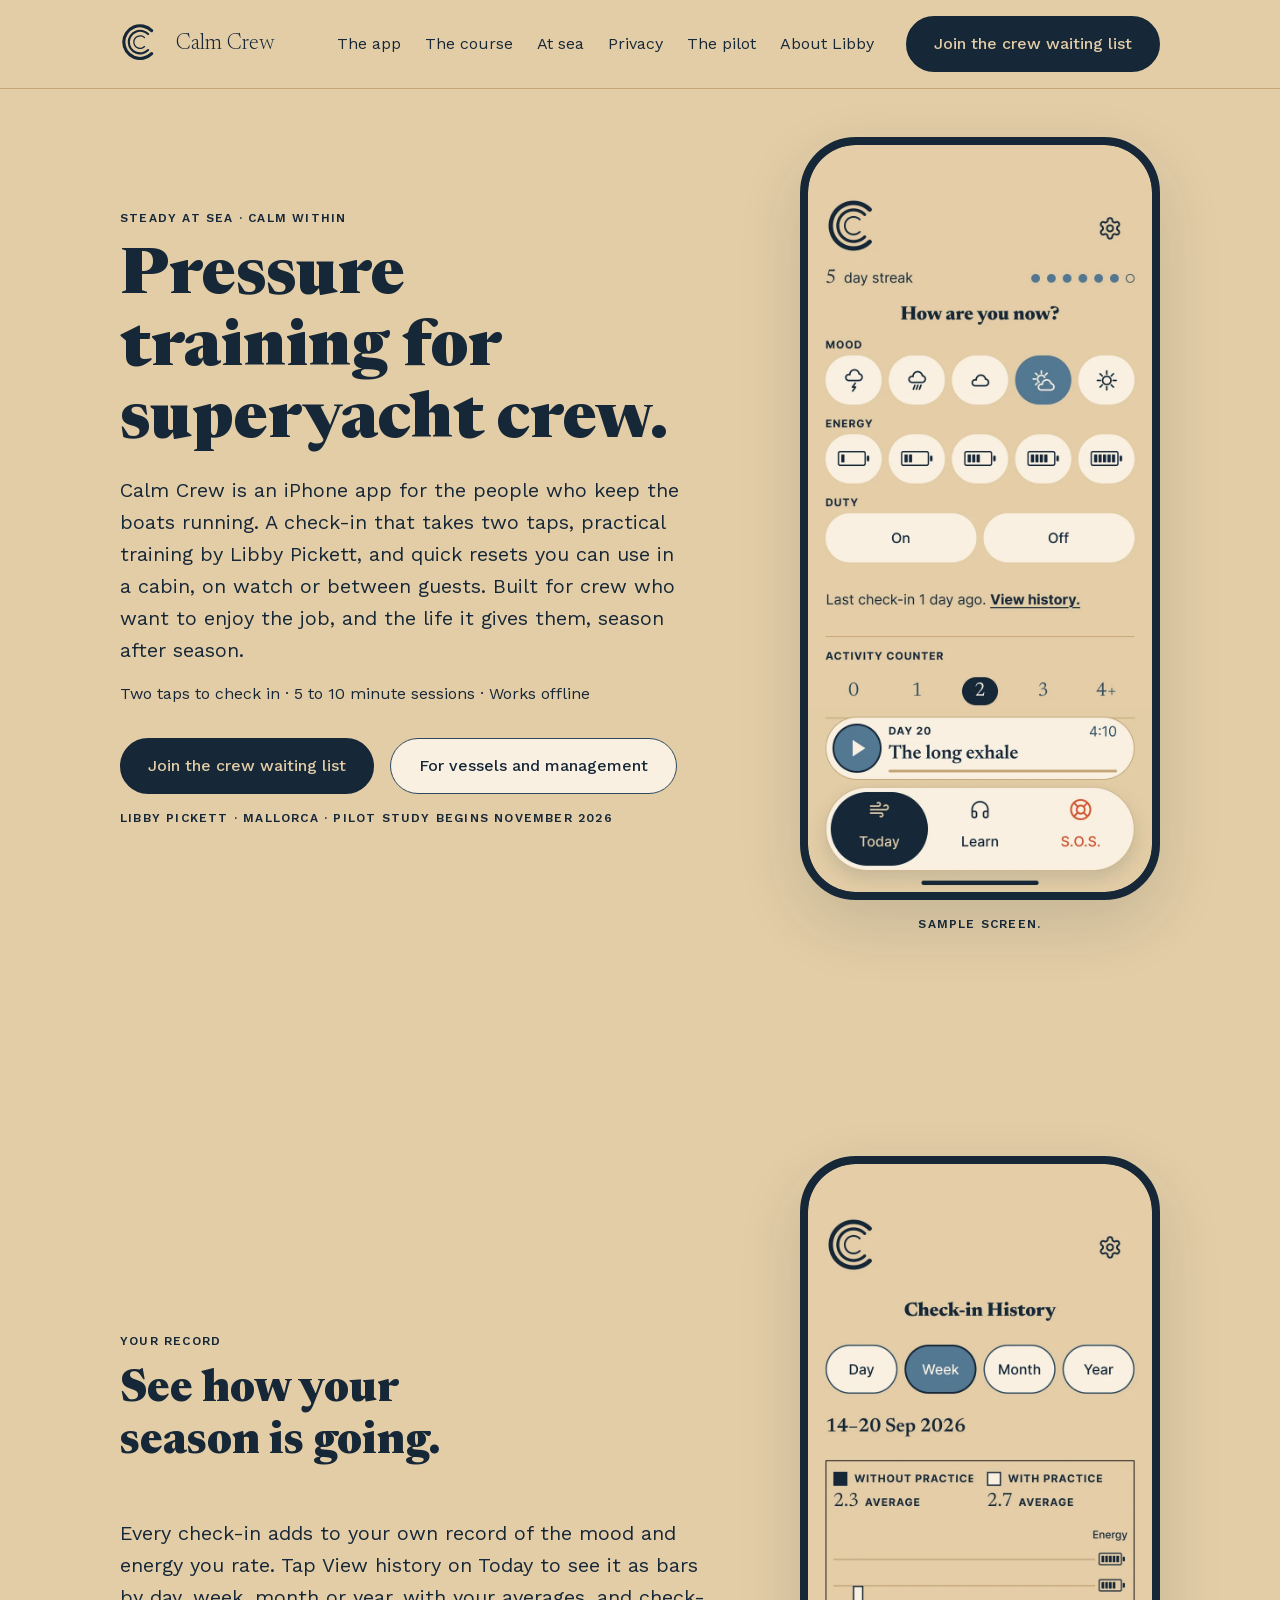
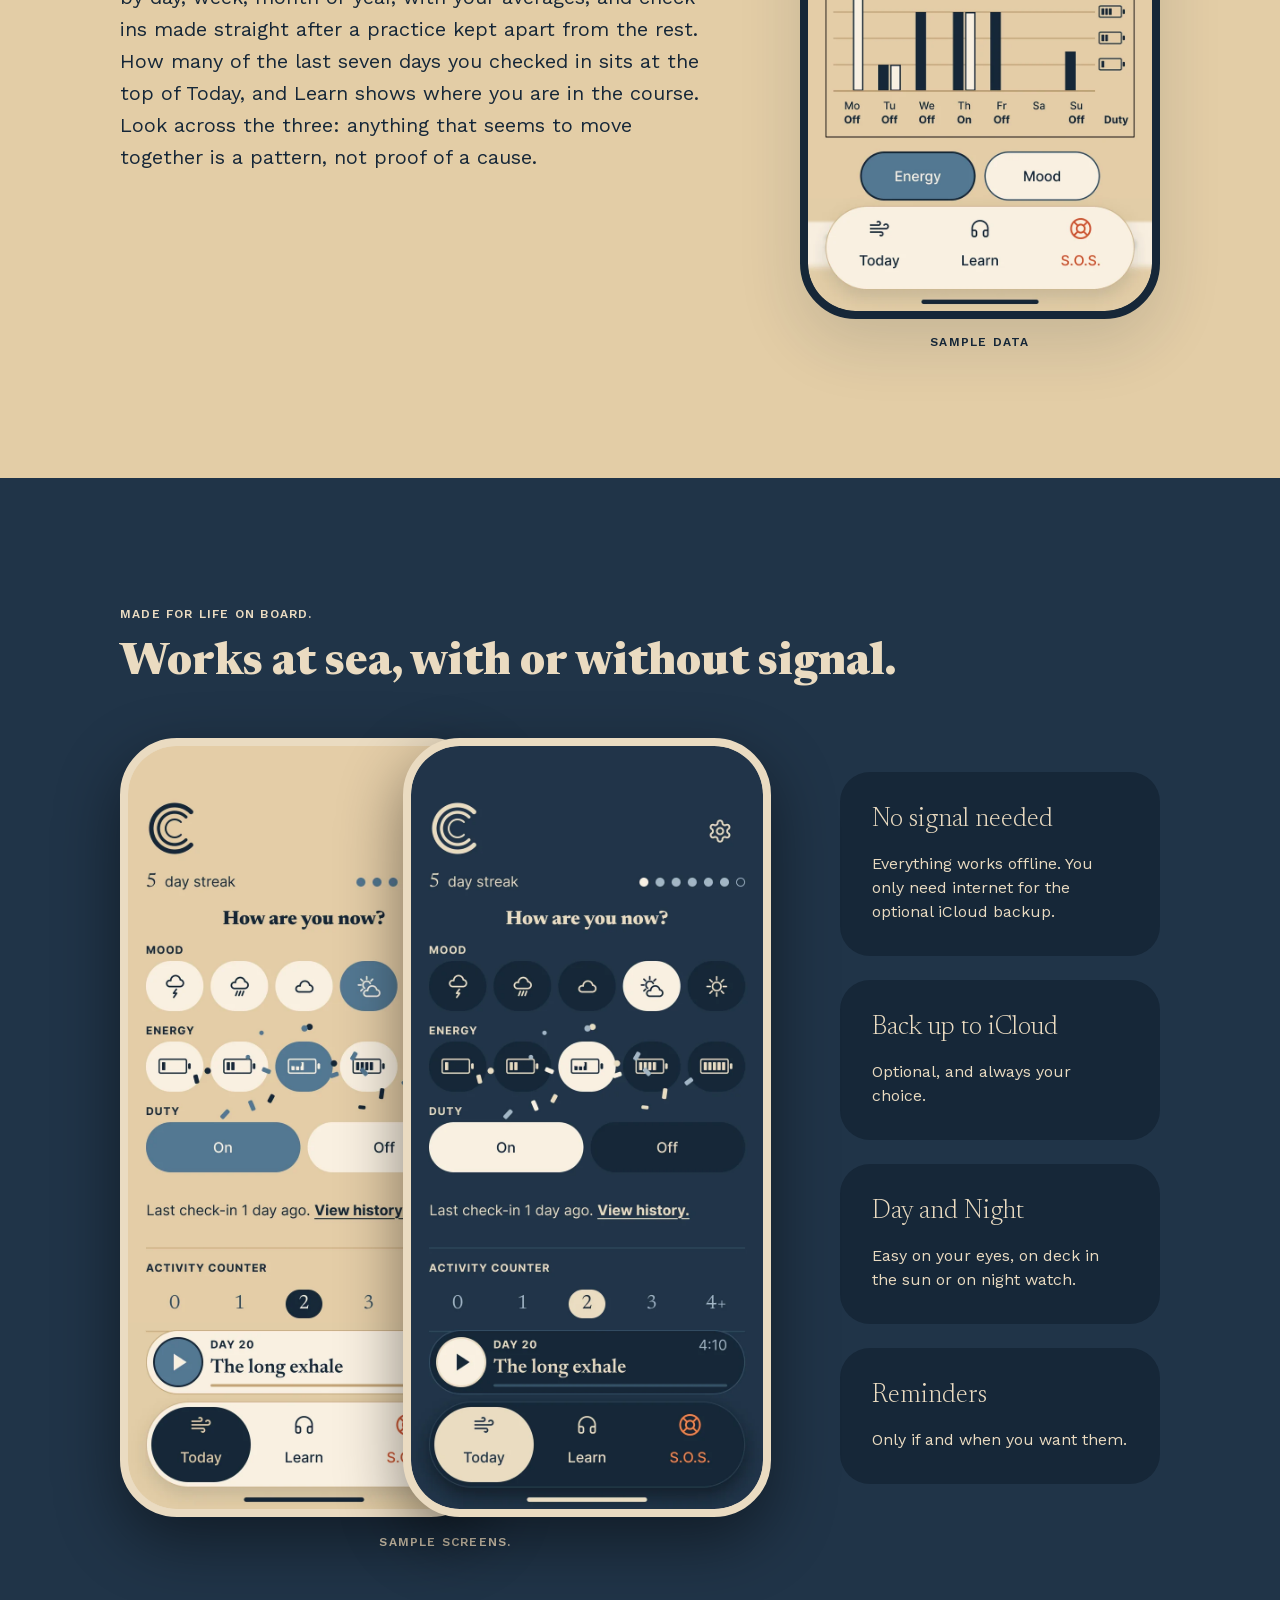
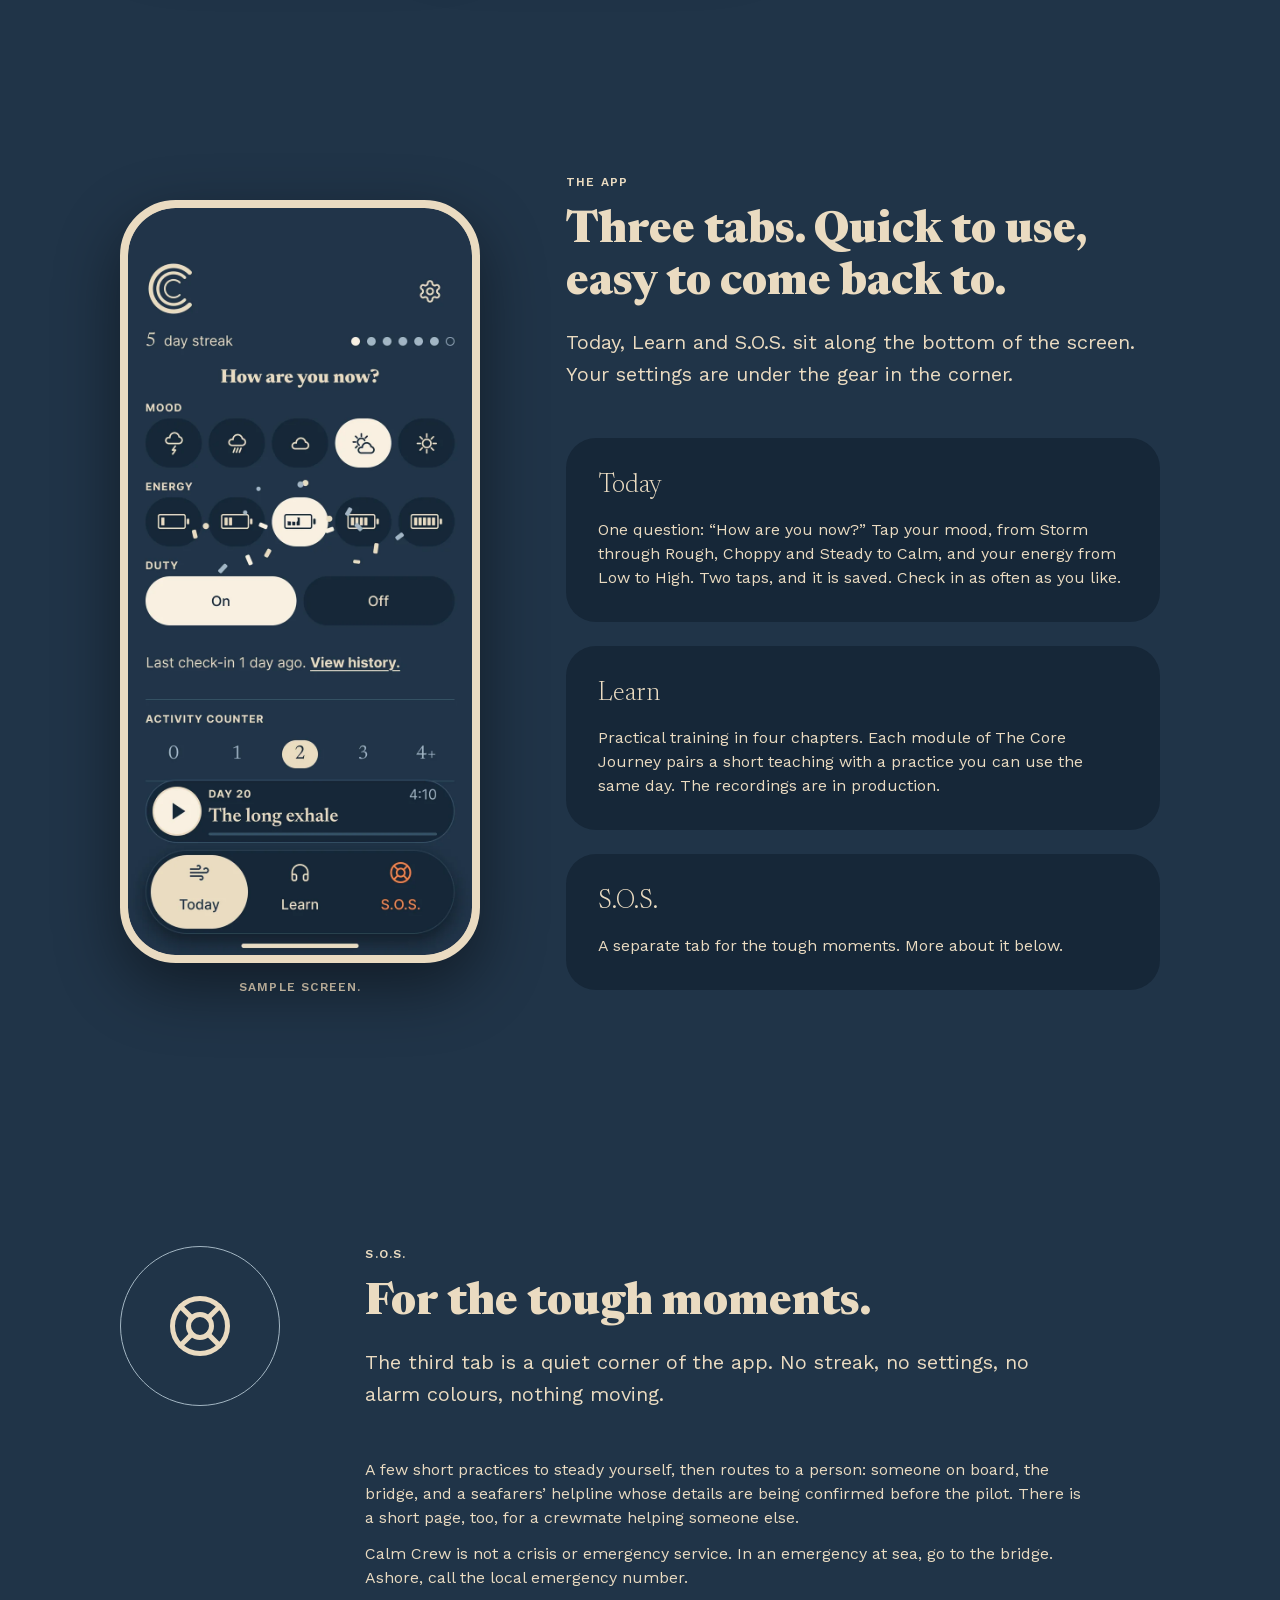
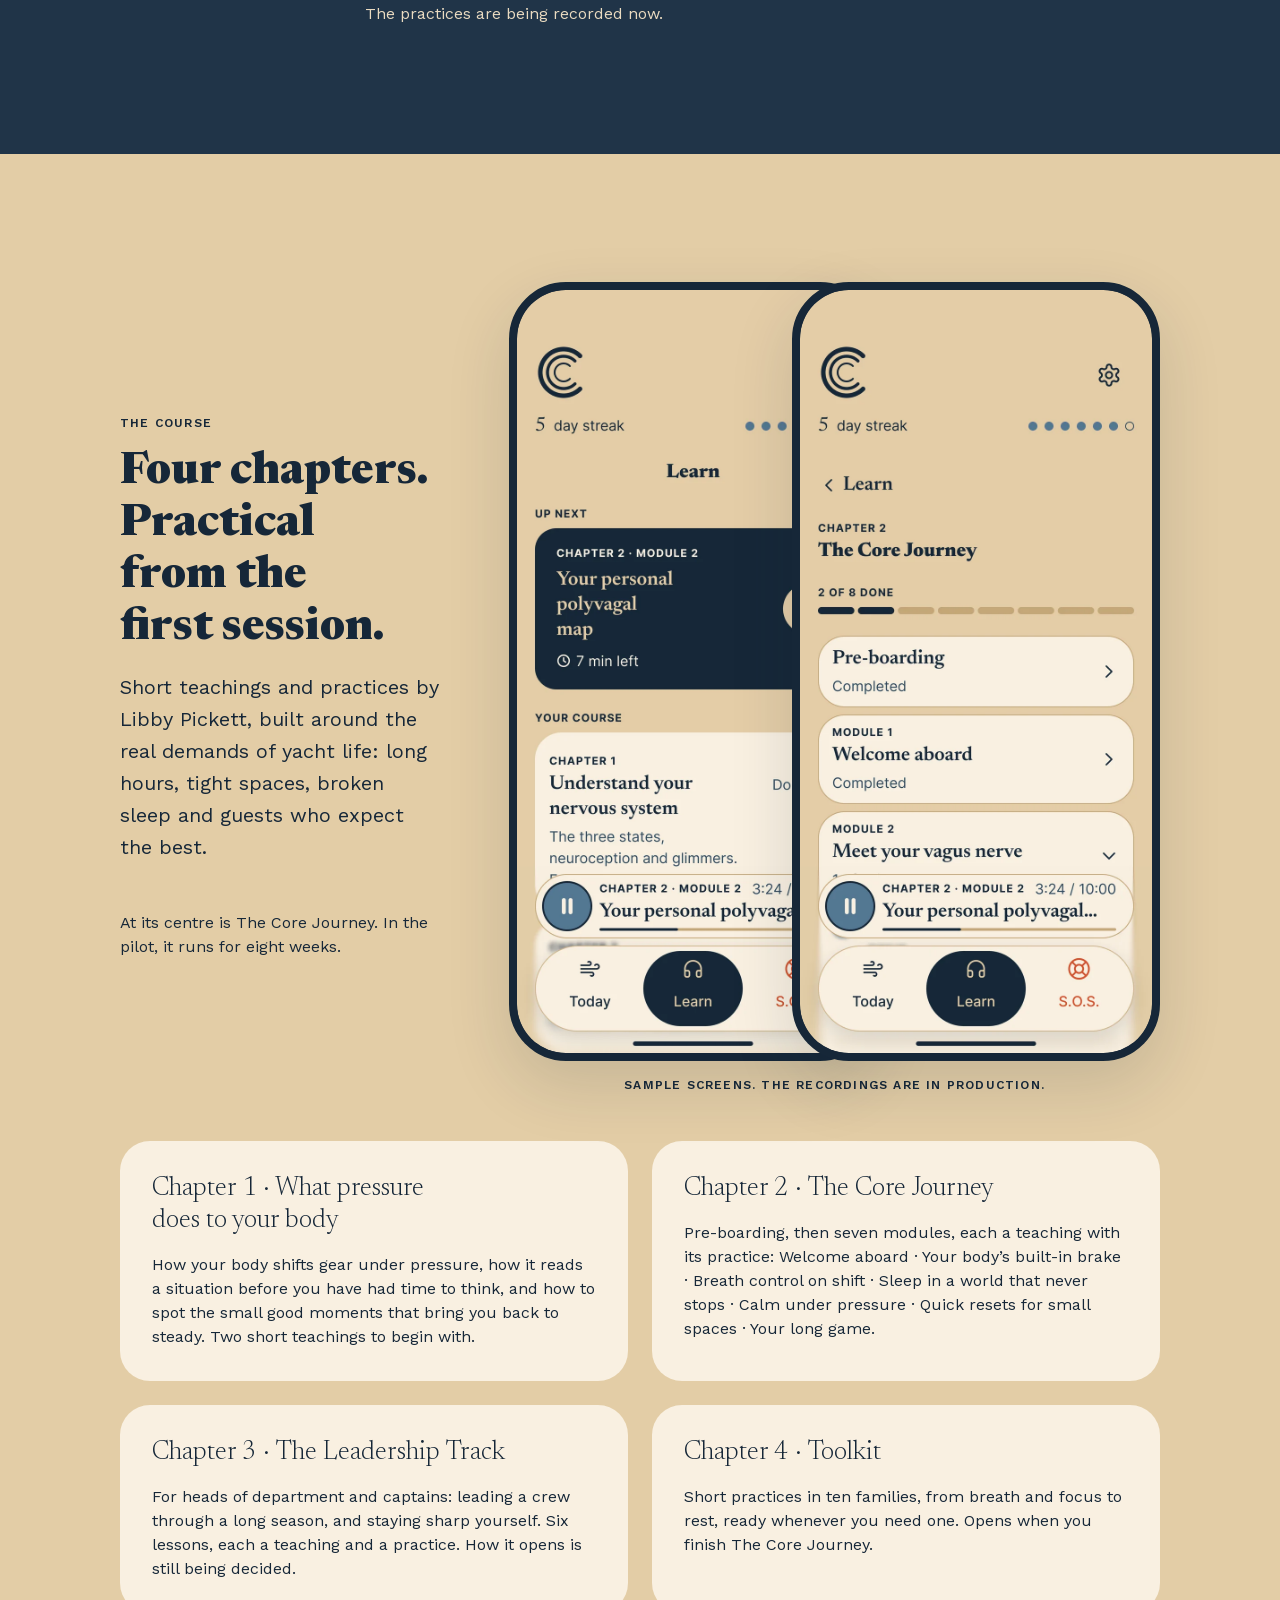
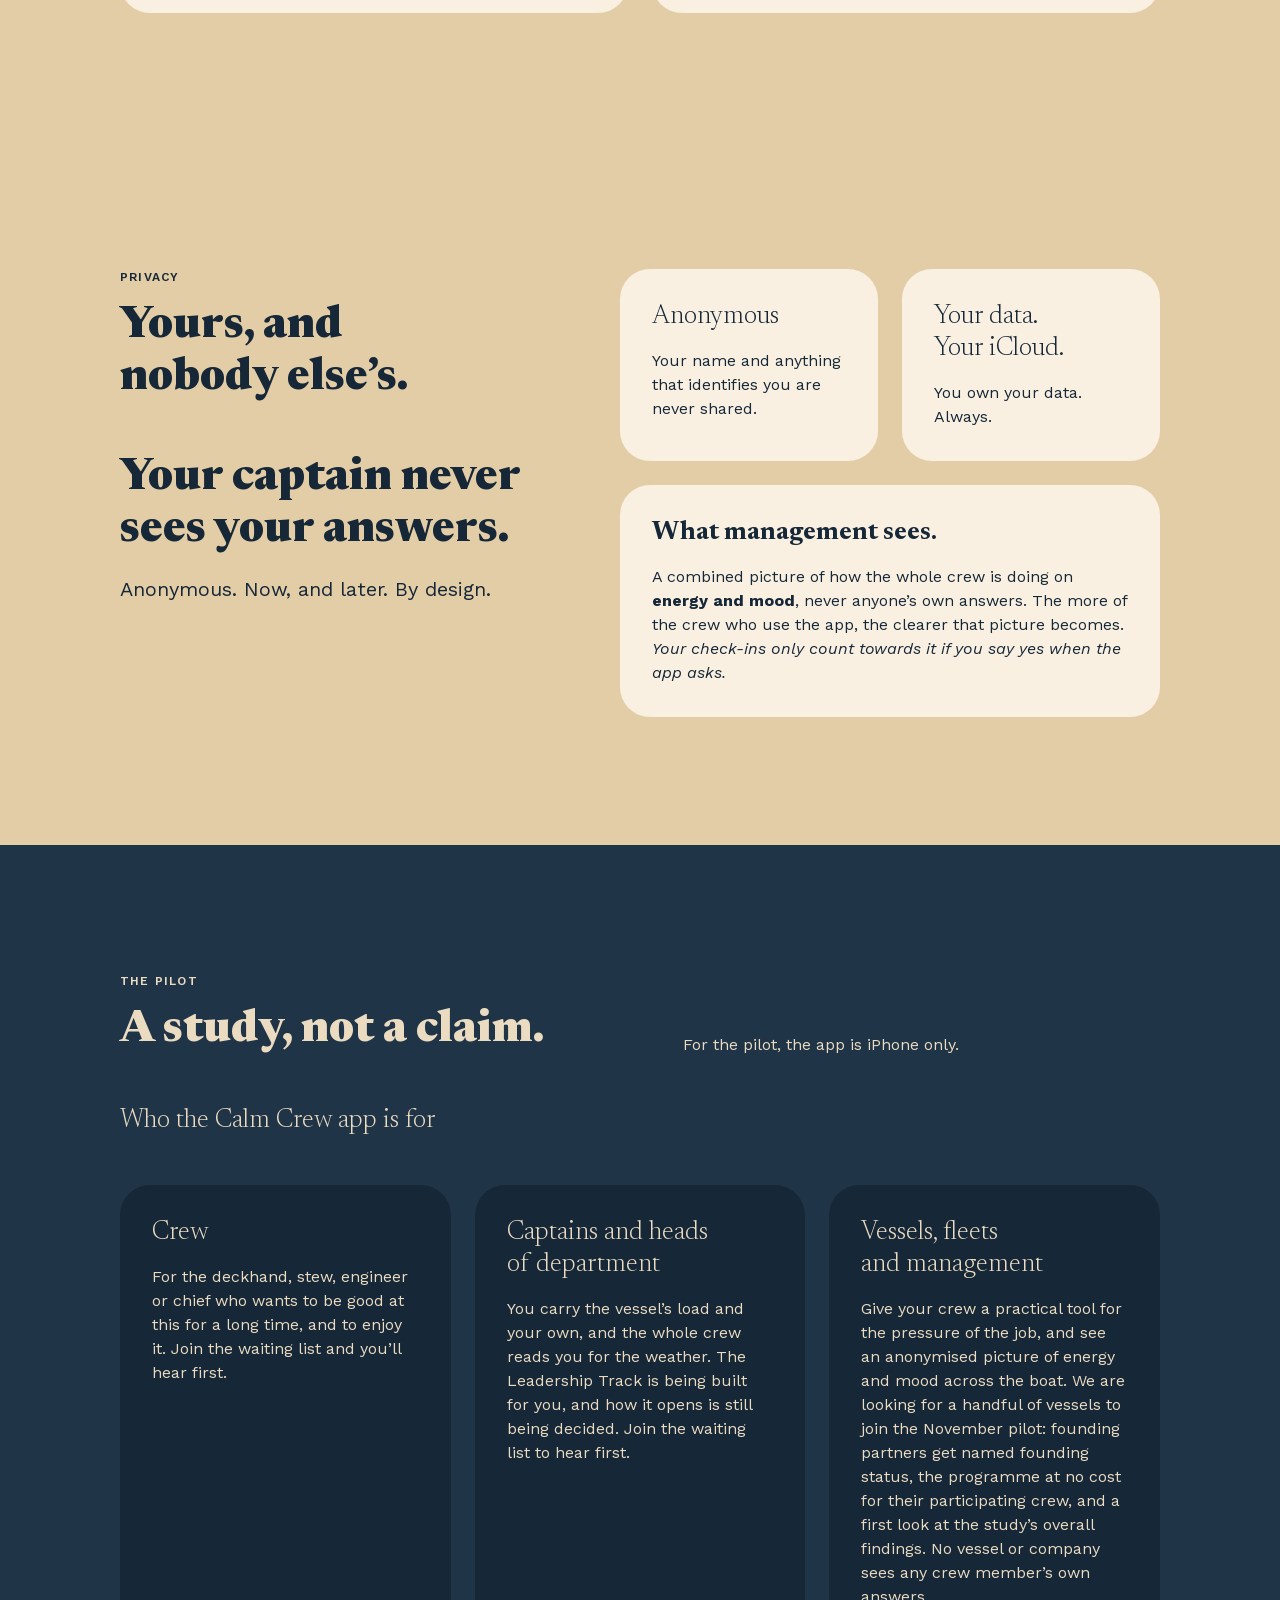
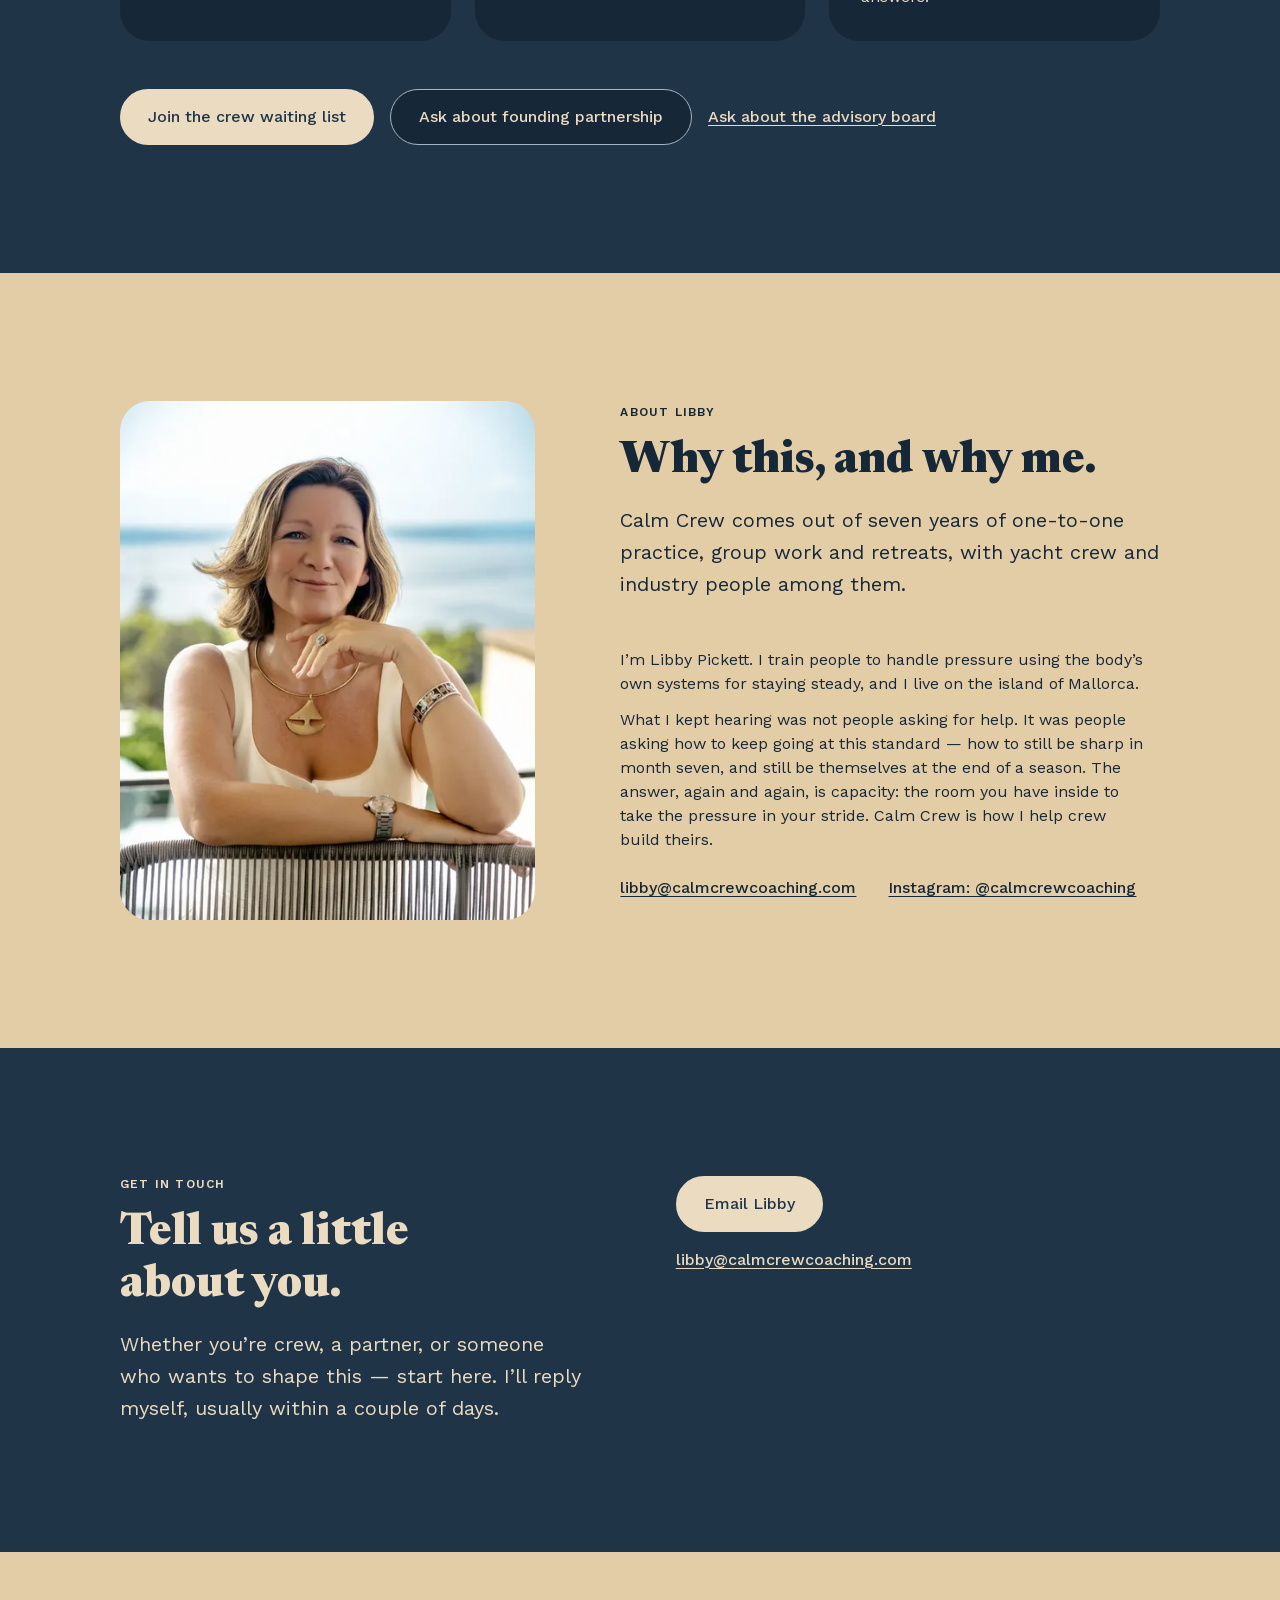
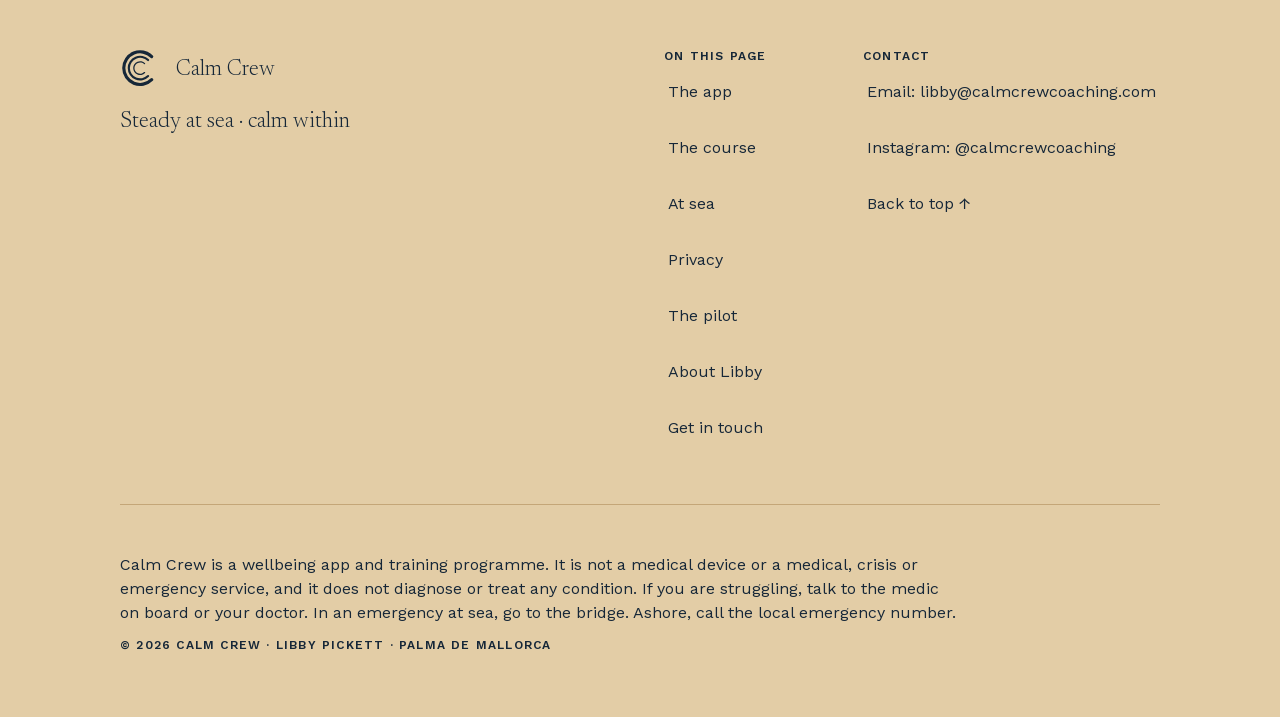
==== commit aca6a1ed: "Render the app screens from Figma's "Final Design D" page (-v9) Final Design D is a copy of Final De" ====
--- a/index.html
+++ b/index.html
@@ -111,10 +111,10 @@
           <div class="phone">
             <div class="phone__frame">
               <picture>
-                <source type="image/webp" srcset="assets/img/today-checkin-v8-786.webp 786w, assets/img/today-checkin-v8-1179.webp 1179w" sizes="(max-width: 760px) 286px, (max-width: 1080px) 393px, (max-width: 1439px) calc(31.4vw - 59px), 393px">
+                <source type="image/webp" srcset="assets/img/today-checkin-v9-786.webp 786w, assets/img/today-checkin-v9-1179.webp 1179w" sizes="(max-width: 760px) 286px, (max-width: 1080px) 393px, (max-width: 1439px) calc(31.4vw - 59px), 393px">
                 <!-- The hero phone is the largest thing above the fold: load it first. -->
-                <img src="assets/img/today-checkin-v8-786.png" width="786" height="1704" loading="eager" fetchpriority="high"
-                     alt="Calm Crew’s Today screen on an iPhone, in Day mode, with sample data. Under the title “How are you now?” are five round mood buttons with weather icons, from a thunderstorm to full sun, the fourth, Steady (a sun behind a cloud), selected; five energy buttons drawn as batteries, from one bar to five, none chosen yet; and On and Off buttons for Watch and for Duty. The header shows a 5 day streak and a gear for Settings. Below are the line “Last check-in 1 day ago. View history.”, an activity counter at 2, a player for Day 20, The long exhale, and the Today, Learn and S.O.S. tabs.">
+                <img src="assets/img/today-checkin-v9-786.png" width="786" height="1704" loading="eager" fetchpriority="high"
+                     alt="Calm Crew’s Today screen on an iPhone, in Day mode, with sample data. Under the title “How are you now?” are five round mood buttons with weather icons, from a thunderstorm to full sun, the fourth, Steady (a sun behind a cloud), selected; five energy buttons drawn as batteries, from one bar to five, none chosen yet; and wide On and Off buttons for Duty. The header shows a 5 day streak and a gear for Settings. Below are the line “Last check-in 1 day ago. View history.”, an activity counter at 2, a player for Day 20, The long exhale, and the Today, Learn and S.O.S. tabs.">
               </picture>
             </div>
           </div>
@@ -140,9 +140,9 @@
           <div class="phone">
             <div class="phone__frame">
               <picture>
-                <source type="image/webp" srcset="assets/img/history-week-v8-786.webp 786w, assets/img/history-week-v8-1179.webp 1179w" sizes="(max-width: 760px) 286px, (max-width: 1080px) 393px, (max-width: 1439px) calc(31.4vw - 59px), 393px">
-                <img src="assets/img/history-week-v8-786.png" width="786" height="1704" loading="lazy" decoding="async"
-                     alt="Calm Crew’s Check-in history screen in Day mode, set to Week, with sample data for 14 to 20 September 2026. Bars show self-rated energy for each day on a scale of 1 to 5, marked with battery icons: dark for check-ins without a practice, light for check-ins made straight after a practice. The averages read 2.3 without a practice and 2.7 with one. Monday, 4 after a practice; Tuesday, 1 and 1; Wednesday, 3 without; Thursday, 3 and 3; Friday, 3 without; no check-in on Saturday; Sunday, about 1.5 without. A row under the days shows Watch, on only on Thursday. Under the chart, Energy is selected rather than Mood.">
+                <source type="image/webp" srcset="assets/img/history-week-v9-786.webp 786w, assets/img/history-week-v9-1179.webp 1179w" sizes="(max-width: 760px) 286px, (max-width: 1080px) 393px, (max-width: 1439px) calc(31.4vw - 59px), 393px">
+                <img src="assets/img/history-week-v9-786.png" width="786" height="1704" loading="lazy" decoding="async"
+                     alt="Calm Crew’s Check-in history screen in Day mode, set to Week, with sample data for 14 to 20 September 2026. Bars show self-rated energy for each day on a scale of 1 to 5, marked with battery icons: dark for check-ins without a practice, light for check-ins made straight after a practice. The averages read 2.3 without a practice and 2.7 with one. Monday, 4 after a practice; Tuesday, 1 and 1; Wednesday, 3 without; Thursday, 3 and 3; Friday, 3 without; no check-in on Saturday; Sunday, about 1.5 without. A row under the days shows Duty, on only on Thursday. Under the chart, Energy is selected rather than Mood.">
               </picture>
             </div>
           </div>
@@ -168,17 +168,17 @@
               <div class="phone">
                 <div class="phone__frame">
                   <picture>
-                    <source type="image/webp" srcset="assets/img/today-saved-day-v8-786.webp 786w, assets/img/today-saved-day-v8-1179.webp 1179w" sizes="(max-width: 760px) 182px, 393px">
-                    <img src="assets/img/today-saved-day-v8-786.png" width="786" height="1704" loading="lazy" decoding="async"
-                         alt="The Today screen in Day mode, tan with dark type and cream buttons, with sample data: a check-in just saved, with Steady (a sun behind a cloud), the third battery and On for both Watch and Duty selected, and a little confetti around them.">
+                    <source type="image/webp" srcset="assets/img/today-saved-day-v9-786.webp 786w, assets/img/today-saved-day-v9-1179.webp 1179w" sizes="(max-width: 760px) 182px, 393px">
+                    <img src="assets/img/today-saved-day-v9-786.png" width="786" height="1704" loading="lazy" decoding="async"
+                         alt="The Today screen in Day mode, tan with dark type and cream buttons, with sample data: a check-in just saved, with Steady (a sun behind a cloud), the third battery and On for Duty selected, and a little confetti around them.">
                   </picture>
                 </div>
               </div>
               <div class="phone">
                 <div class="phone__frame">
                   <picture>
-                    <source type="image/webp" srcset="assets/img/today-saved-night-v8-786.webp 786w, assets/img/today-saved-night-v8-1179.webp 1179w" sizes="(max-width: 760px) 182px, 393px">
-                    <img src="assets/img/today-saved-night-v8-786.png" width="786" height="1704" loading="lazy" decoding="async"
+                    <source type="image/webp" srcset="assets/img/today-saved-night-v9-786.webp 786w, assets/img/today-saved-night-v9-1179.webp 1179w" sizes="(max-width: 760px) 182px, 393px">
+                    <img src="assets/img/today-saved-night-v9-786.png" width="786" height="1704" loading="lazy" decoding="async"
                          alt="The same Today screen in Night mode, deep navy with sand type and dark buttons, sand for the selected ones, with the same sample data.">
                   </picture>
                 </div>
@@ -241,9 +241,9 @@
           <div class="phone">
             <div class="phone__frame">
               <picture>
-                <source type="image/webp" srcset="assets/img/today-saved-night-v8-786.webp 786w, assets/img/today-saved-night-v8-1179.webp 1179w" sizes="(max-width: 760px) 286px, (max-width: 1080px) 393px, (max-width: 1439px) calc(31.4vw - 59px), 393px">
-                <img src="assets/img/today-saved-night-v8-786.png" width="786" height="1704" loading="lazy" decoding="async"
-                     alt="The Today screen in Night mode, with sample data, a moment after a check-in: a little confetti falls around the buttons, Steady, the third battery and On for Watch and Duty are selected, and the line below reads “Last check-in 1 day ago. View history.” The header shows a 5 day streak.">
+                <source type="image/webp" srcset="assets/img/today-saved-night-v9-786.webp 786w, assets/img/today-saved-night-v9-1179.webp 1179w" sizes="(max-width: 760px) 286px, (max-width: 1080px) 393px, (max-width: 1439px) calc(31.4vw - 59px), 393px">
+                <img src="assets/img/today-saved-night-v9-786.png" width="786" height="1704" loading="lazy" decoding="async"
+                     alt="The Today screen in Night mode, with sample data, a moment after a check-in: a little confetti falls around the buttons, Steady, the third battery and On for Duty are selected, and the line below reads “Last check-in 1 day ago. View history.” The header shows a 5 day streak.">
               </picture>
             </div>
           </div>
@@ -308,8 +308,8 @@
               <div class="phone">
                 <div class="phone__frame">
                   <picture>
-                    <source type="image/webp" srcset="assets/img/learn-index-v8-786.webp 786w, assets/img/learn-index-v8-1179.webp 1179w" sizes="(max-width: 760px) 182px, 393px">
-                    <img src="assets/img/learn-index-v8-786.png" width="786" height="1704" loading="lazy" decoding="async"
+                    <source type="image/webp" srcset="assets/img/learn-index-v9-786.webp 786w, assets/img/learn-index-v9-1179.webp 1179w" sizes="(max-width: 760px) 182px, 393px">
+                    <img src="assets/img/learn-index-v9-786.png" width="786" height="1704" loading="lazy" decoding="async"
                          alt="The Learn screen in Day mode, with sample data. Under Up next, a card for Chapter 2, Module 2, Your personal polyvagal map, 7 minutes left, with a play button. Under Your course, Chapter 1, Understand your nervous system, is marked Done. A mini player for the same module, at 3:24 of 10:00, sits above the Today, Learn and S.O.S. tabs.">
                   </picture>
                 </div>
@@ -317,8 +317,8 @@
               <div class="phone">
                 <div class="phone__frame">
                   <picture>
-                    <source type="image/webp" srcset="assets/img/learn-chapter-2-v8-786.webp 786w, assets/img/learn-chapter-2-v8-1179.webp 1179w" sizes="(max-width: 760px) 182px, 393px">
-                    <img src="assets/img/learn-chapter-2-v8-786.png" width="786" height="1704" loading="lazy" decoding="async"
+                    <source type="image/webp" srcset="assets/img/learn-chapter-2-v9-786.webp 786w, assets/img/learn-chapter-2-v9-1179.webp 1179w" sizes="(max-width: 760px) 182px, 393px">
+                    <img src="assets/img/learn-chapter-2-v9-786.png" width="786" height="1704" loading="lazy" decoding="async"
                          alt="Chapter 2, The Core Journey, open in Learn in Day mode, with sample data: 2 of 8 done. It lists Pre-boarding, completed; Module 1, Welcome aboard, completed; and Module 2, Meet your vagus nerve, opened, 1 of 2 listened. A mini player for Your personal polyvagal map, from Chapter 2, Module 2, at 3:24 of 10:00, covers the rest of the list, above the Today, Learn and S.O.S. tabs, with Learn selected.">
                   </picture>
                 </div>
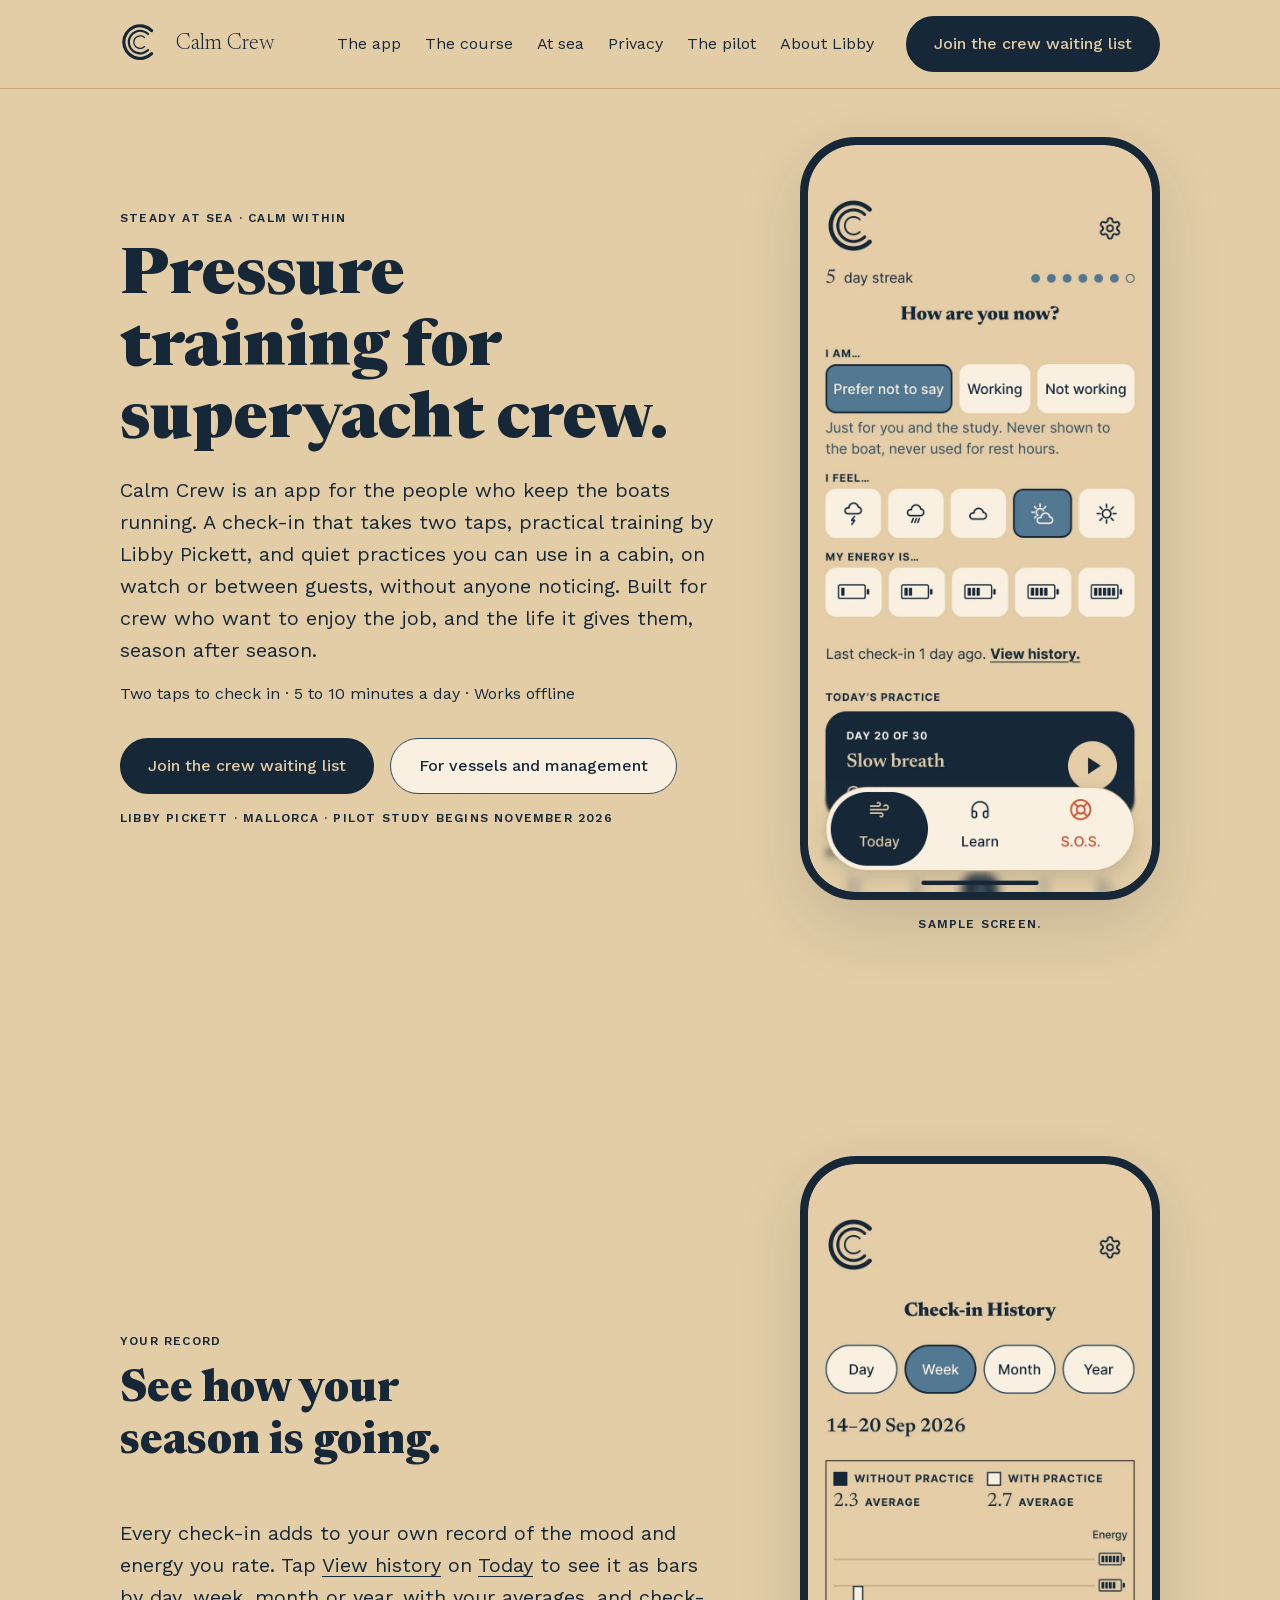
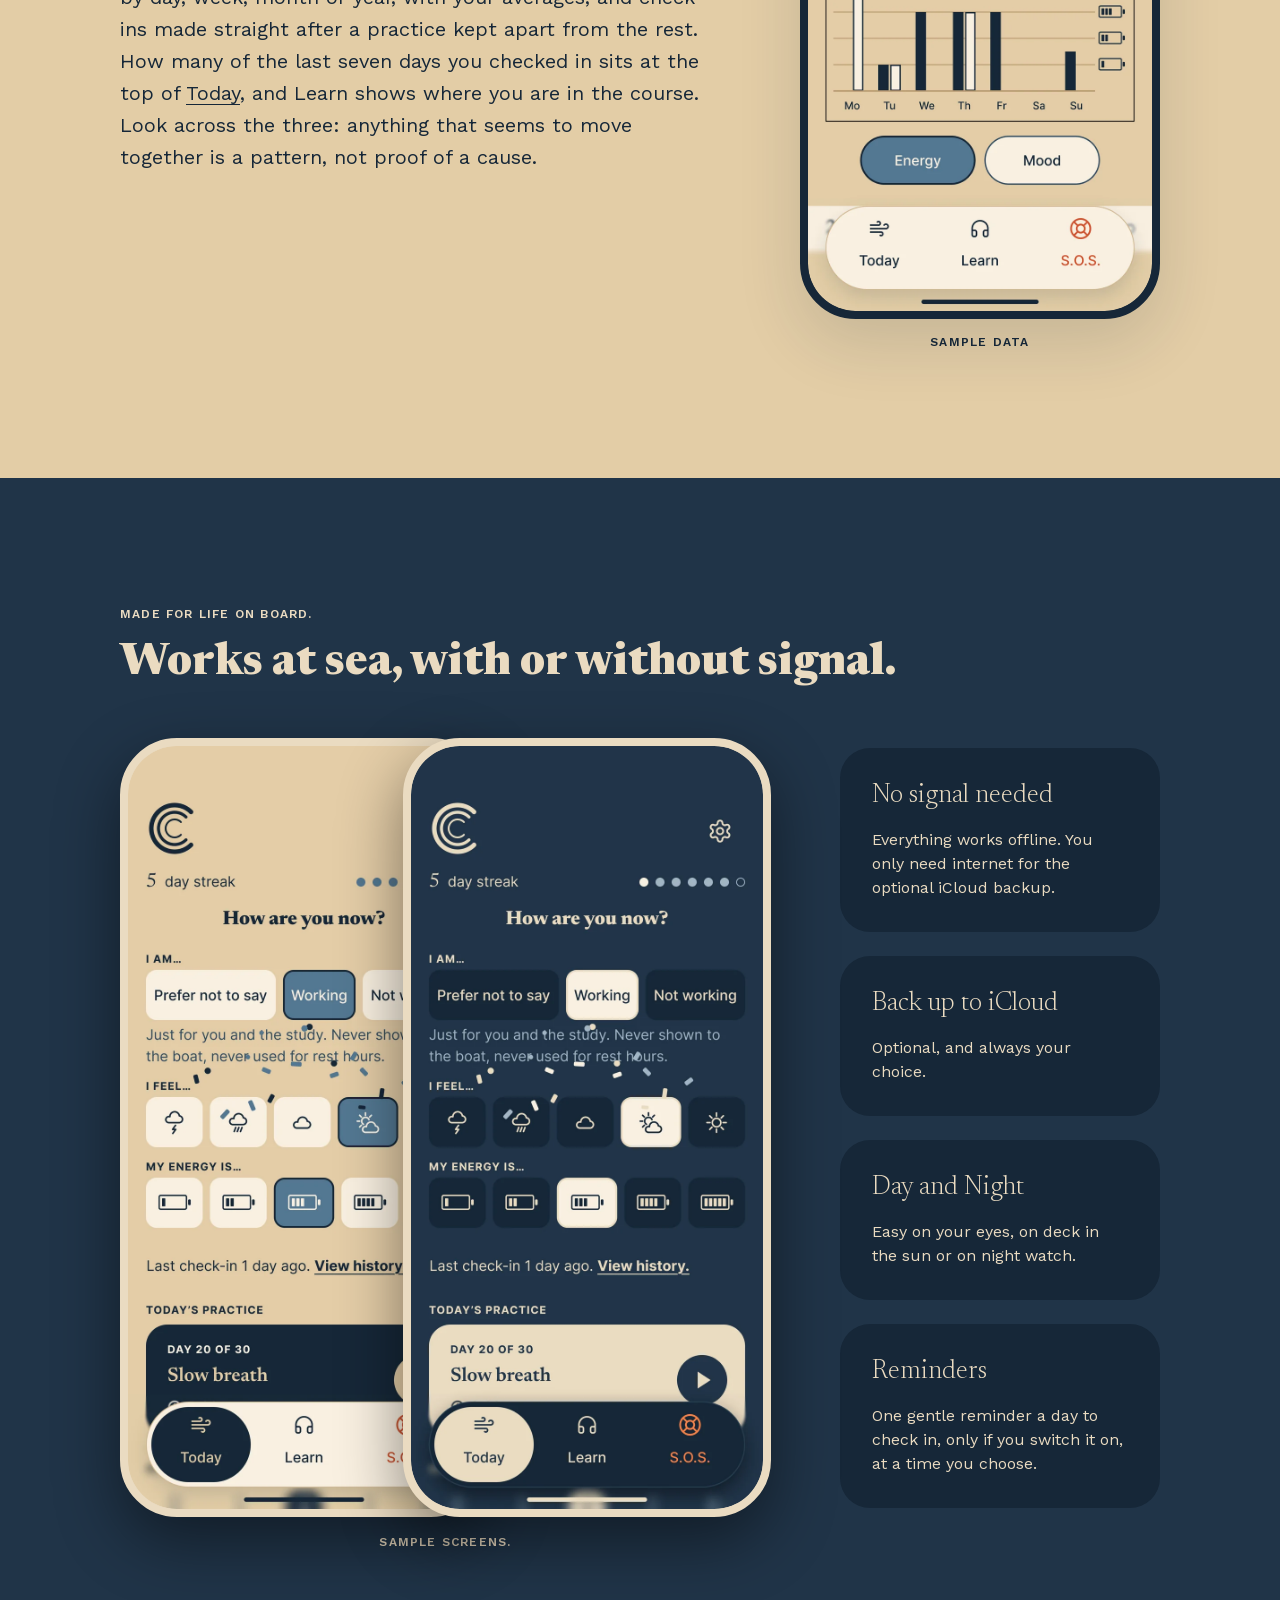
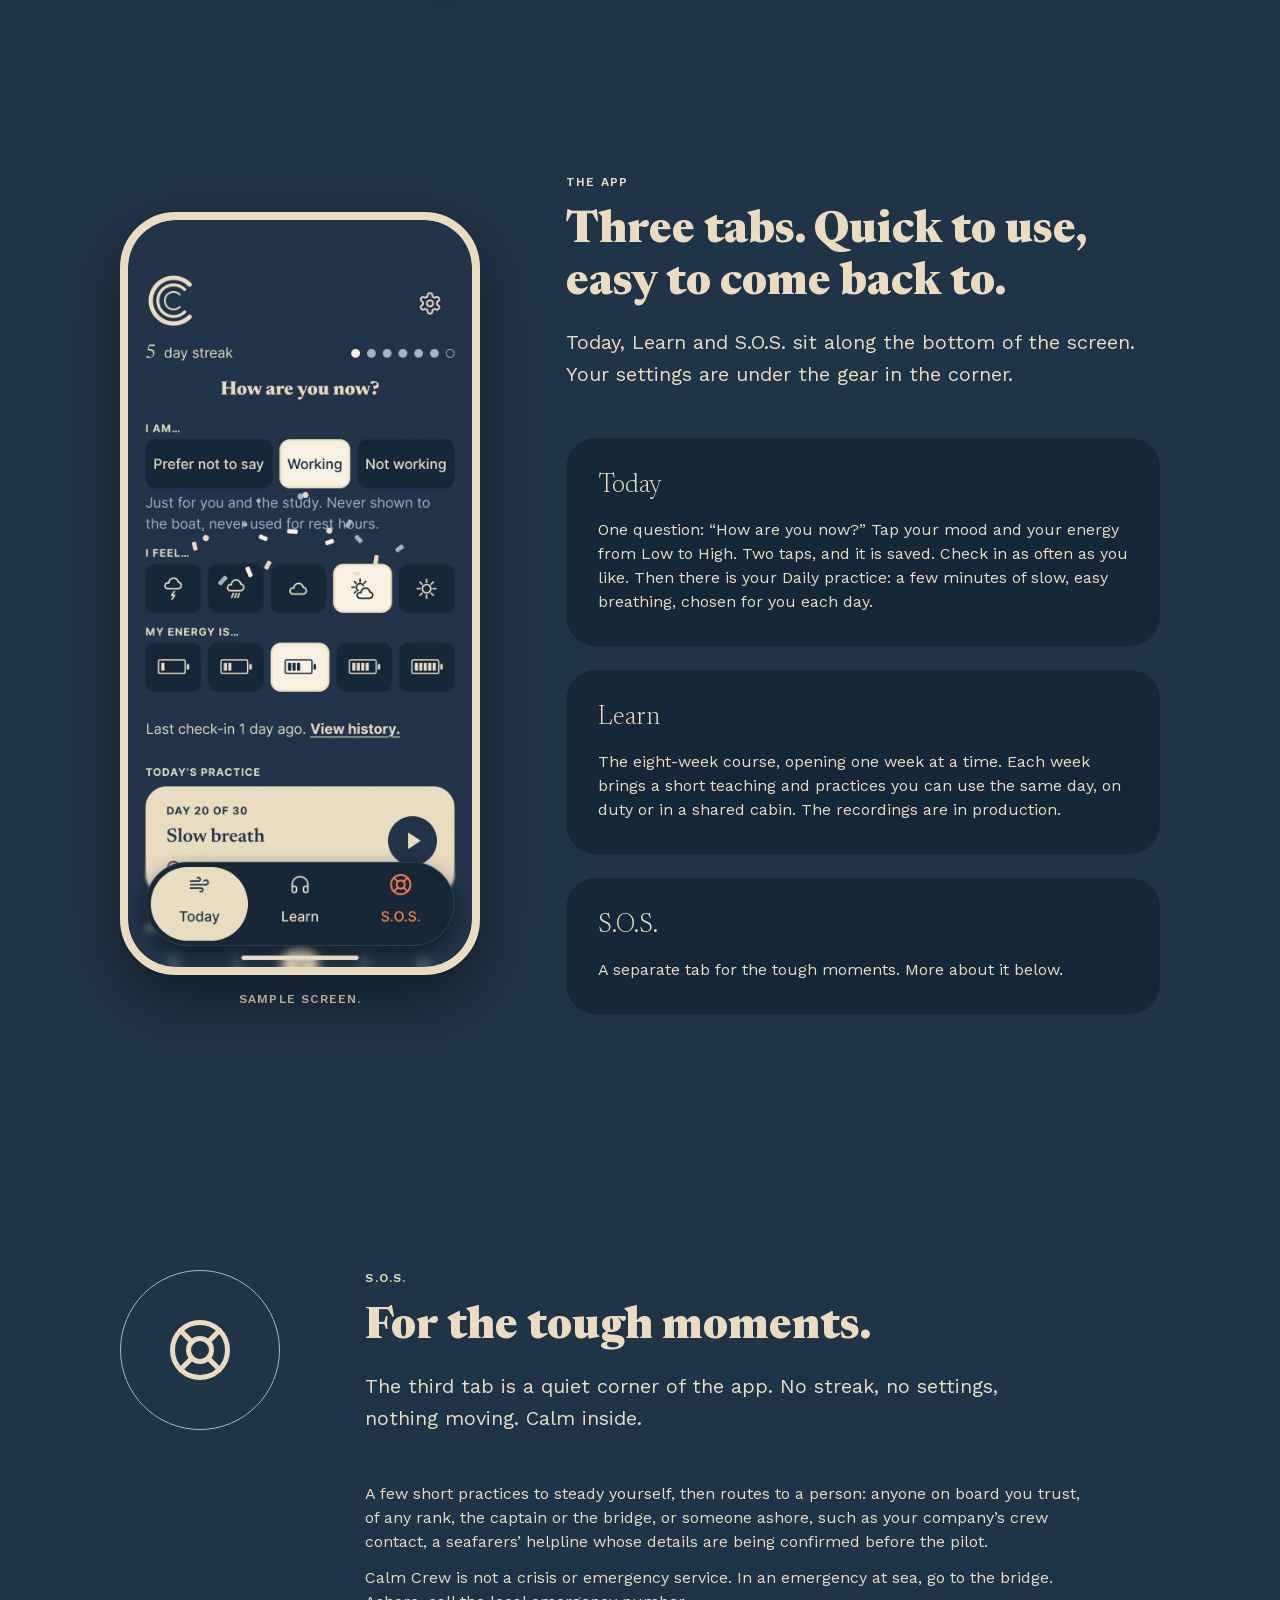
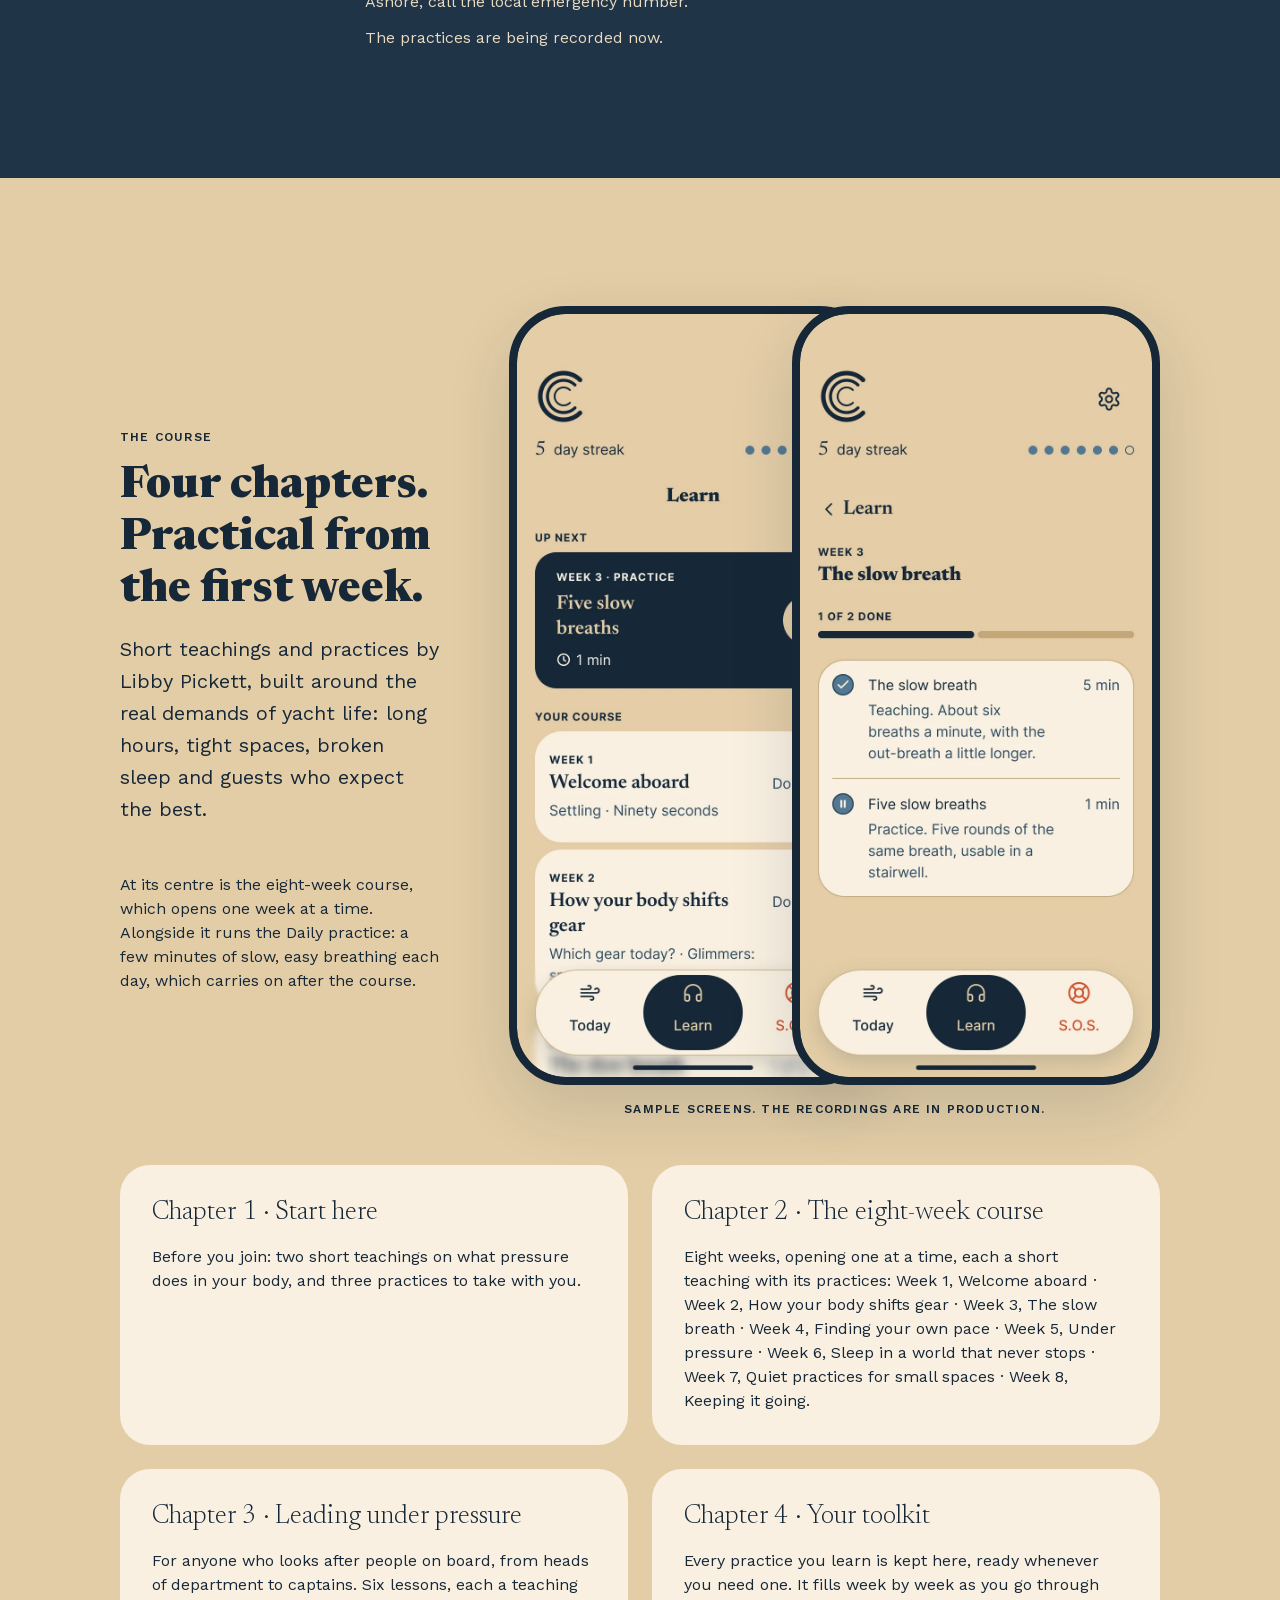
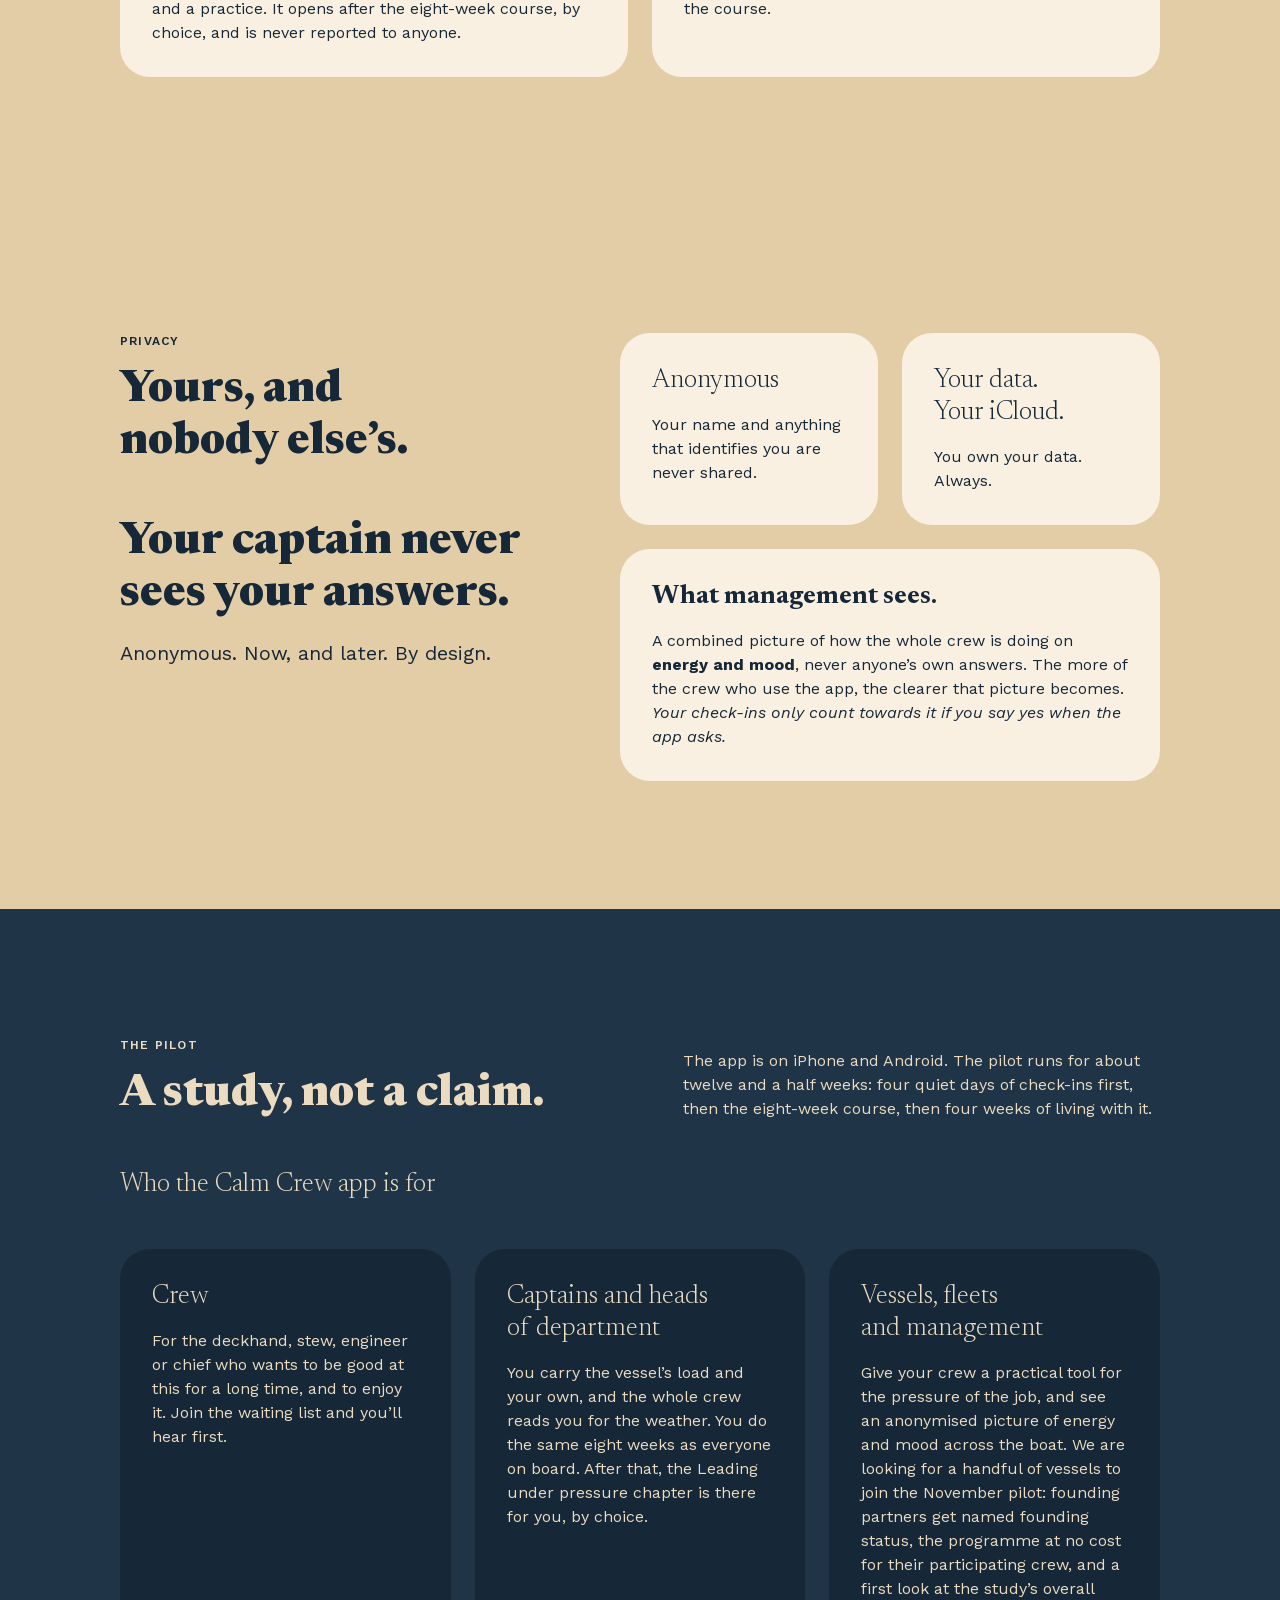
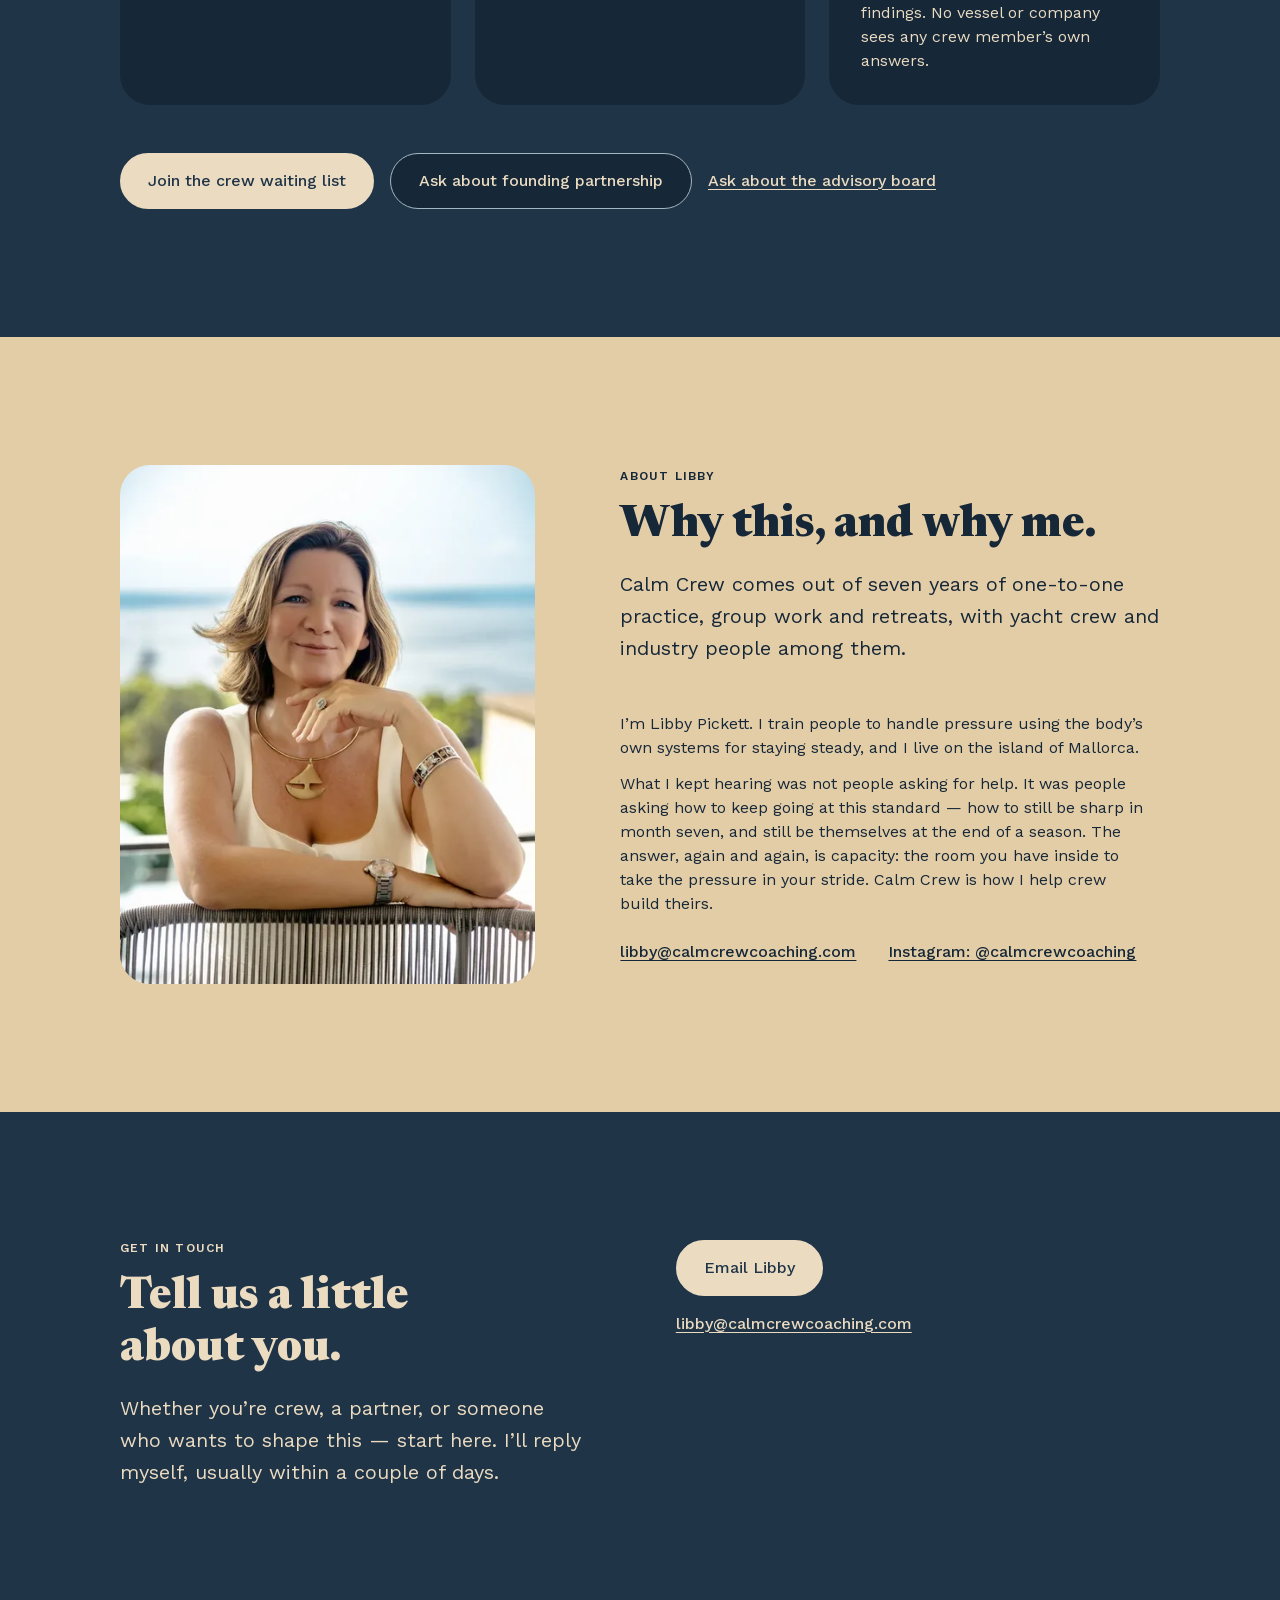
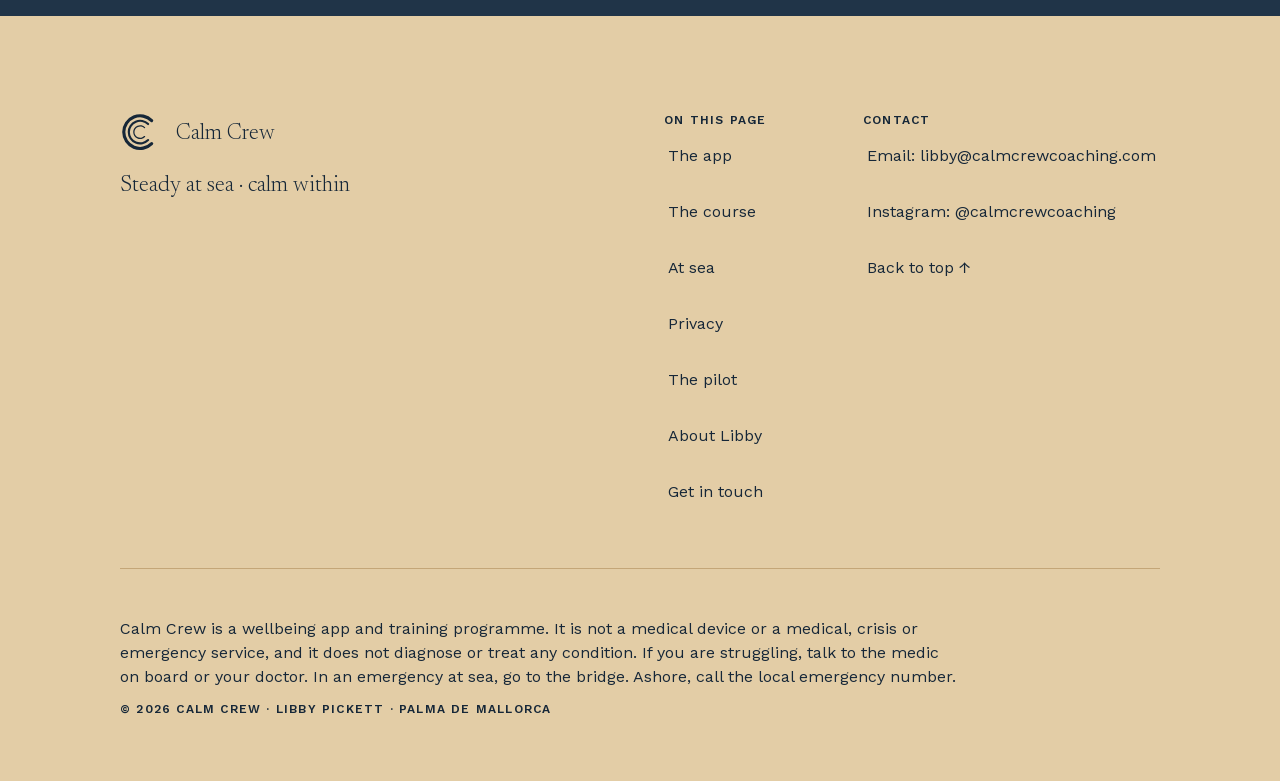
==== commit 6a050859: "Use Libby's 8 Oct revisions and the Final Design F screens (-v10) Copy: the 24 numbered changes in "" ====
--- a/index.html
+++ b/index.html
@@ -9,7 +9,7 @@
   <meta charset="utf-8">
   <meta name="viewport" content="width=device-width, initial-scale=1">
   <title>Calm Crew — Steady at sea · calm within</title>
-  <meta name="description" content="Pressure training for superyacht crew: an iPhone app with a two-tap check-in and practical training by Libby Pickett. Pilot study from November 2026.">
+  <meta name="description" content="Pressure training for superyacht crew: an app with a two-tap check-in and practical training by Libby Pickett. Pilot study from November 2026.">
   <link rel="canonical" href="https://calmcrew.app/">
 
   <!-- Browser chrome colours. Meta tags cannot read CSS, so these repeat the
@@ -46,7 +46,7 @@
   <!-- /assets/* is cached for a year (netlify.toml): bump ?v= when a file changes. -->
   <link rel="stylesheet" href="assets/fonts/fonts.css?v=2026-10-07a">
   <link rel="stylesheet" href="assets/css/tokens.css?v=2026-10-07a">
-  <link rel="stylesheet" href="assets/css/site.css?v=2026-10-07a">
+  <link rel="stylesheet" href="assets/css/site.css?v=2026-10-08a">
   <!-- Not deferred on purpose: it only sets a class, then waits for the DOM. -->
   <script src="assets/js/site.js?v=2026-10-07a"></script>
 </head>
@@ -97,9 +97,9 @@
           <div class="section-head">
             <p class="eyebrow">Steady at sea · calm within</p>
             <h1 class="display" id="top-title">Pressure training for superyacht crew.</h1>
-            <p class="lead">Calm Crew is an iPhone app for the people who keep the boats running. A check-in that takes two taps, practical training by Libby Pickett, and quick resets you can use in a cabin, on watch or between guests. Built for crew who want to enjoy the job, and the life it gives them, season after season.</p>
-          </div>
-          <p class="hero__facts">Two taps to check in · 5 to 10 minute sessions · Works offline</p>
+            <p class="lead">Calm Crew is an app for the people who keep the boats running. A check-in that takes two taps, practical training by Libby Pickett, and quiet practices you can use in a cabin, on watch or between guests, without anyone noticing. Built for crew who want to enjoy the job, and the life it gives them, season after season.</p>
+          </div>
+          <p class="hero__facts">Two taps to check in · 5 to 10 minutes a day · Works offline</p>
           <div class="actions">
             <a class="btn btn--primary" href="#contact">Join the crew waiting list</a>
             <a class="btn btn--secondary" href="#pilot">For vessels and management</a>
@@ -111,10 +111,10 @@
           <div class="phone">
             <div class="phone__frame">
               <picture>
-                <source type="image/webp" srcset="assets/img/today-checkin-v9-786.webp 786w, assets/img/today-checkin-v9-1179.webp 1179w" sizes="(max-width: 760px) 286px, (max-width: 1080px) 393px, (max-width: 1439px) calc(31.4vw - 59px), 393px">
+                <source type="image/webp" srcset="assets/img/today-checkin-v10-786.webp 786w, assets/img/today-checkin-v10-1179.webp 1179w" sizes="(max-width: 760px) 286px, (max-width: 1080px) 393px, (max-width: 1439px) calc(31.4vw - 59px), 393px">
                 <!-- The hero phone is the largest thing above the fold: load it first. -->
-                <img src="assets/img/today-checkin-v9-786.png" width="786" height="1704" loading="eager" fetchpriority="high"
-                     alt="Calm Crew’s Today screen on an iPhone, in Day mode, with sample data. Under the title “How are you now?” are five round mood buttons with weather icons, from a thunderstorm to full sun, the fourth, Steady (a sun behind a cloud), selected; five energy buttons drawn as batteries, from one bar to five, none chosen yet; and wide On and Off buttons for Duty. The header shows a 5 day streak and a gear for Settings. Below are the line “Last check-in 1 day ago. View history.”, an activity counter at 2, a player for Day 20, The long exhale, and the Today, Learn and S.O.S. tabs.">
+                <img src="assets/img/today-checkin-v10-786.png" width="786" height="1704" loading="eager" fetchpriority="high"
+                     alt="Calm Crew’s Today screen on an iPhone, in Day mode, with sample data. Under the title “How are you now?”, “I am…” offers Prefer not to say, selected, Working and Not working, with the note “Just for you and the study. Never shown to the boat, never used for rest hours.” Under “I feel…” are five mood buttons with weather icons, from a thunderstorm to full sun, the fourth, Steady (a sun behind a cloud), selected; under “My energy is…”, five batteries, from one bar to five, none chosen yet. Below are the line “Last check-in 1 day ago. View history.” and Today’s practice: Day 20 of 30, Slow breath, with a play button. The header shows a 5 day streak and a gear for Settings, and the Today, Learn and S.O.S. tabs sit at the bottom.">
               </picture>
             </div>
           </div>
@@ -133,16 +133,16 @@
             <p class="eyebrow">Your record</p>
             <h2 class="heading" id="history-title">See how your season is going.</h2>
           </div>
-          <p class="claim">Every check-in adds to your own record of the mood and energy you rate. Tap View history on Today to see it as bars by day, week, month or year, with your averages, and check-ins made straight after a practice kept apart from the rest. How many of the last seven days you checked in sits at the top of Today, and Learn shows where you are in the course. Look across the three: anything that seems to move together is a pattern, not proof of a cause.</p>
+          <p class="claim">Every check-in adds to your own record of the mood and energy you rate. Tap <span class="ui-label">View history</span> on <span class="ui-label">Today</span> to see it as bars by day, week, month or year, with your averages, and check-ins made straight after a practice kept apart from the rest. How many of the last seven days you checked in sits at the top of <span class="ui-label">Today</span>, and Learn shows where you are in the course. Look across the three: anything that seems to move together is a pattern, not proof of a cause.</p>
         </div>
 
         <figure class="shot">
           <div class="phone">
             <div class="phone__frame">
               <picture>
-                <source type="image/webp" srcset="assets/img/history-week-v9-786.webp 786w, assets/img/history-week-v9-1179.webp 1179w" sizes="(max-width: 760px) 286px, (max-width: 1080px) 393px, (max-width: 1439px) calc(31.4vw - 59px), 393px">
-                <img src="assets/img/history-week-v9-786.png" width="786" height="1704" loading="lazy" decoding="async"
-                     alt="Calm Crew’s Check-in history screen in Day mode, set to Week, with sample data for 14 to 20 September 2026. Bars show self-rated energy for each day on a scale of 1 to 5, marked with battery icons: dark for check-ins without a practice, light for check-ins made straight after a practice. The averages read 2.3 without a practice and 2.7 with one. Monday, 4 after a practice; Tuesday, 1 and 1; Wednesday, 3 without; Thursday, 3 and 3; Friday, 3 without; no check-in on Saturday; Sunday, about 1.5 without. A row under the days shows Duty, on only on Thursday. Under the chart, Energy is selected rather than Mood.">
+                <source type="image/webp" srcset="assets/img/history-week-v10-786.webp 786w, assets/img/history-week-v10-1179.webp 1179w" sizes="(max-width: 760px) 286px, (max-width: 1080px) 393px, (max-width: 1439px) calc(31.4vw - 59px), 393px">
+                <img src="assets/img/history-week-v10-786.png" width="786" height="1704" loading="lazy" decoding="async"
+                     alt="Calm Crew’s Check-in history screen in Day mode, set to Week, with sample data for 14 to 20 September 2026. Bars show self-rated energy for each day on a scale of 1 to 5, marked with battery icons: dark for check-ins without a practice, light for check-ins made straight after a practice. The averages read 2.3 without a practice and 2.7 with one. Monday, 4 after a practice; Tuesday, 1 and 1; Wednesday, 3 without; Thursday, 3 and 3; Friday, 3 without; no check-in on Saturday; Sunday, about 1.5 without. Under the chart, Energy is selected rather than Mood.">
               </picture>
             </div>
           </div>
@@ -168,17 +168,17 @@
               <div class="phone">
                 <div class="phone__frame">
                   <picture>
-                    <source type="image/webp" srcset="assets/img/today-saved-day-v9-786.webp 786w, assets/img/today-saved-day-v9-1179.webp 1179w" sizes="(max-width: 760px) 182px, 393px">
-                    <img src="assets/img/today-saved-day-v9-786.png" width="786" height="1704" loading="lazy" decoding="async"
-                         alt="The Today screen in Day mode, tan with dark type and cream buttons, with sample data: a check-in just saved, with Steady (a sun behind a cloud), the third battery and On for Duty selected, and a little confetti around them.">
+                    <source type="image/webp" srcset="assets/img/today-saved-day-v10-786.webp 786w, assets/img/today-saved-day-v10-1179.webp 1179w" sizes="(max-width: 760px) 182px, 393px">
+                    <img src="assets/img/today-saved-day-v10-786.png" width="786" height="1704" loading="lazy" decoding="async"
+                         alt="The Today screen in Day mode, tan with dark type and cream buttons, with sample data: a check-in just saved, with Working, Steady (a sun behind a cloud) and the third battery selected, and a little confetti around them.">
                   </picture>
                 </div>
               </div>
               <div class="phone">
                 <div class="phone__frame">
                   <picture>
-                    <source type="image/webp" srcset="assets/img/today-saved-night-v9-786.webp 786w, assets/img/today-saved-night-v9-1179.webp 1179w" sizes="(max-width: 760px) 182px, 393px">
-                    <img src="assets/img/today-saved-night-v9-786.png" width="786" height="1704" loading="lazy" decoding="async"
+                    <source type="image/webp" srcset="assets/img/today-saved-night-v10-786.webp 786w, assets/img/today-saved-night-v10-1179.webp 1179w" sizes="(max-width: 760px) 182px, 393px">
+                    <img src="assets/img/today-saved-night-v10-786.png" width="786" height="1704" loading="lazy" decoding="async"
                          alt="The same Today screen in Night mode, deep navy with sand type and dark buttons, sand for the selected ones, with the same sample data.">
                   </picture>
                 </div>
@@ -202,7 +202,7 @@
             </li>
             <li class="card">
               <h3 class="title">Reminders</h3>
-              <p>Only if and when you want them.</p>
+              <p>One gentle reminder a day to check in, only if you switch it on, at a time you choose.</p>
             </li>
           </ul>
         </div>
@@ -224,11 +224,11 @@
           <ul class="stack" role="list">
             <li class="card">
               <h3 class="title">Today</h3>
-              <p>One question: “How are you now?” Tap your mood, from Storm through Rough, Choppy and Steady to Calm, and your energy from Low to High. Two taps, and it is saved. Check in as often as you like.</p>
+              <p>One question: “How are you now?” Tap your mood and your energy from Low to High. Two taps, and it is saved. Check in as often as you like. Then there is your Daily practice: a few minutes of slow, easy breathing, chosen for you each day.</p>
             </li>
             <li class="card">
               <h3 class="title">Learn</h3>
-              <p>Practical training in four chapters. Each module of The Core Journey pairs a short teaching with a practice you can use the same day. The recordings are in production.</p>
+              <p>The eight-week course, opening one week at a time. Each week brings a short teaching and practices you can use the same day, on duty or in a shared cabin. The recordings are in production.</p>
             </li>
             <li class="card">
               <h3 class="title">S.O.S.</h3>
@@ -241,9 +241,9 @@
           <div class="phone">
             <div class="phone__frame">
               <picture>
-                <source type="image/webp" srcset="assets/img/today-saved-night-v9-786.webp 786w, assets/img/today-saved-night-v9-1179.webp 1179w" sizes="(max-width: 760px) 286px, (max-width: 1080px) 393px, (max-width: 1439px) calc(31.4vw - 59px), 393px">
-                <img src="assets/img/today-saved-night-v9-786.png" width="786" height="1704" loading="lazy" decoding="async"
-                     alt="The Today screen in Night mode, with sample data, a moment after a check-in: a little confetti falls around the buttons, Steady, the third battery and On for Duty are selected, and the line below reads “Last check-in 1 day ago. View history.” The header shows a 5 day streak.">
+                <source type="image/webp" srcset="assets/img/today-saved-night-v10-786.webp 786w, assets/img/today-saved-night-v10-1179.webp 1179w" sizes="(max-width: 760px) 286px, (max-width: 1080px) 393px, (max-width: 1439px) calc(31.4vw - 59px), 393px">
+                <img src="assets/img/today-saved-night-v10-786.png" width="786" height="1704" loading="lazy" decoding="async"
+                     alt="The Today screen in Night mode, with sample data, a moment after a check-in: a little confetti falls around the buttons, Working, Steady and the third battery are selected, and the line below reads “Last check-in 1 day ago. View history.” The header shows a 5 day streak.">
               </picture>
             </div>
           </div>
@@ -273,10 +273,10 @@
           <div class="section-head">
             <p class="eyebrow">S.O.S.</p>
             <h2 class="heading" id="drop-anchor-title">For the tough moments.</h2>
-            <p class="lead">The third tab is a quiet corner of the app. No streak, no settings, no alarm colours, nothing moving.</p>
+            <p class="lead">The third tab is a quiet corner of the app. No streak, no settings, nothing moving. Calm inside.</p>
           </div>
           <div class="prose">
-            <p>A few short practices to steady yourself, then routes to a person: someone on board, the bridge, and a seafarers’ helpline whose details are being confirmed before the pilot. There is a short page, too, for a crewmate helping someone else.</p>
+            <p>A few short practices to steady yourself, then routes to a person: anyone on board you trust, of any rank, the captain or the bridge, or someone ashore, such as your company’s crew contact, a seafarers’ helpline whose details are being confirmed before the pilot.</p>
             <p class="note">Calm Crew is not a crisis or emergency service. In an emergency at sea, go to the bridge. Ashore, call the local emergency number.</p>
             <p>The practices are being recorded now.</p>
           </div>
@@ -294,11 +294,11 @@
           <div class="course__text">
             <div class="section-head">
               <p class="eyebrow">The course</p>
-              <h2 class="heading" id="course-title">Four chapters. Practical from the first session.</h2>
+              <h2 class="heading" id="course-title">Four chapters. Practical from the first week.</h2>
               <p class="lead">Short teachings and practices by Libby Pickett, built around the real demands of yacht life: long hours, tight spaces, broken sleep and guests who expect the best.</p>
             </div>
             <div class="prose">
-              <p>At its centre is The Core Journey. In the pilot, it runs for eight weeks.</p>
+              <p>At its centre is the eight-week course, which opens one week at a time. Alongside it runs the Daily practice: a few minutes of slow, easy breathing each day, which carries on after the course.</p>
             </div>
           </div>
 
@@ -308,18 +308,18 @@
               <div class="phone">
                 <div class="phone__frame">
                   <picture>
-                    <source type="image/webp" srcset="assets/img/learn-index-v9-786.webp 786w, assets/img/learn-index-v9-1179.webp 1179w" sizes="(max-width: 760px) 182px, 393px">
-                    <img src="assets/img/learn-index-v9-786.png" width="786" height="1704" loading="lazy" decoding="async"
-                         alt="The Learn screen in Day mode, with sample data. Under Up next, a card for Chapter 2, Module 2, Your personal polyvagal map, 7 minutes left, with a play button. Under Your course, Chapter 1, Understand your nervous system, is marked Done. A mini player for the same module, at 3:24 of 10:00, sits above the Today, Learn and S.O.S. tabs.">
+                    <source type="image/webp" srcset="assets/img/learn-index-v10-786.webp 786w, assets/img/learn-index-v10-1179.webp 1179w" sizes="(max-width: 760px) 182px, 393px">
+                    <img src="assets/img/learn-index-v10-786.png" width="786" height="1704" loading="lazy" decoding="async"
+                         alt="The Learn screen in Day mode, with sample data. Under Up next, a card for Week 3, Practice: Five slow breaths, 1 minute, with a play button. Under Your course, Week 1, Welcome aboard, and Week 2, How your body shifts gear, are both marked Done. The Today, Learn and S.O.S. tabs sit at the bottom, with Learn selected.">
                   </picture>
                 </div>
               </div>
               <div class="phone">
                 <div class="phone__frame">
                   <picture>
-                    <source type="image/webp" srcset="assets/img/learn-chapter-2-v9-786.webp 786w, assets/img/learn-chapter-2-v9-1179.webp 1179w" sizes="(max-width: 760px) 182px, 393px">
-                    <img src="assets/img/learn-chapter-2-v9-786.png" width="786" height="1704" loading="lazy" decoding="async"
-                         alt="Chapter 2, The Core Journey, open in Learn in Day mode, with sample data: 2 of 8 done. It lists Pre-boarding, completed; Module 1, Welcome aboard, completed; and Module 2, Meet your vagus nerve, opened, 1 of 2 listened. A mini player for Your personal polyvagal map, from Chapter 2, Module 2, at 3:24 of 10:00, covers the rest of the list, above the Today, Learn and S.O.S. tabs, with Learn selected.">
+                    <source type="image/webp" srcset="assets/img/learn-week-3-v10-786.webp 786w, assets/img/learn-week-3-v10-1179.webp 1179w" sizes="(max-width: 760px) 182px, 393px">
+                    <img src="assets/img/learn-week-3-v10-786.png" width="786" height="1704" loading="lazy" decoding="async"
+                         alt="Week 3, The slow breath, open in Learn in Day mode, with sample data: 1 of 2 done. The slow breath, a 5 minute teaching (“About six breaths a minute, with the out-breath a little longer.”), is ticked as listened; Five slow breaths, a 1 minute practice (“Five rounds of the same breath, usable in a stairwell.”), is playing. Below are the Today, Learn and S.O.S. tabs, with Learn selected.">
                   </picture>
                 </div>
               </div>
@@ -330,21 +330,21 @@
 
         <ul class="cards cards--2" role="list">
           <li class="card">
-            <h3 class="title">Chapter 1<span aria-hidden="true"> · </span><span class="visually-hidden">: </span>What pressure does to your body</h3>
-            <p>How your body shifts gear under pressure, how it reads a situation before you have had time to think, and how to spot the small good moments that bring you back to steady. Two short teachings to begin with.</p>
-          </li>
-          <li class="card">
-            <h3 class="title">Chapter 2<span aria-hidden="true"> · </span><span class="visually-hidden">: </span>The Core Journey</h3>
+            <h3 class="title">Chapter 1<span aria-hidden="true"> · </span><span class="visually-hidden">: </span>Start here</h3>
+            <p>Before you join: two short teachings on what pressure does in your body, and three practices to take with you.</p>
+          </li>
+          <li class="card">
+            <h3 class="title">Chapter 2<span aria-hidden="true"> · </span><span class="visually-hidden">: </span>The eight-week course</h3>
             <!-- One run of text on screen, as in Figma; still a list for screen readers. -->
-            <p>Pre-boarding, then seven modules, each a teaching with its practice: <span class="module-list" role="list"><span role="listitem">Welcome aboard</span> <span role="listitem">Your body’s built-in brake</span> <span role="listitem">Breath control on shift</span> <span role="listitem">Sleep in a world that never stops</span> <span role="listitem">Calm under pressure</span> <span role="listitem">Quick resets for small spaces</span> <span role="listitem">Your long game</span></span></p>
-          </li>
-          <li class="card">
-            <h3 class="title">Chapter 3<span aria-hidden="true"> · </span><span class="visually-hidden">: </span>The Leadership Track</h3>
-            <p>For heads of department and captains: leading a crew through a long season, and staying sharp yourself. Six lessons, each a teaching and a practice. How it opens is still being decided.</p>
-          </li>
-          <li class="card">
-            <h3 class="title">Chapter 4<span aria-hidden="true"> · </span><span class="visually-hidden">: </span>Toolkit</h3>
-            <p>Short practices in ten families, from breath and focus to rest, ready whenever you need one. Opens when you finish The Core Journey.</p>
+            <p>Eight weeks, opening one at a time, each a short teaching with its practices: <span class="module-list" role="list"><span role="listitem">Week 1, Welcome aboard</span> <span role="listitem">Week 2, How your body shifts gear</span> <span role="listitem">Week 3, The slow breath</span> <span role="listitem">Week 4, Finding your own pace</span> <span role="listitem">Week 5, Under pressure</span> <span role="listitem">Week 6, Sleep in a world that never stops</span> <span role="listitem">Week 7, Quiet practices for small spaces</span> <span role="listitem">Week 8, Keeping it going</span></span></p>
+          </li>
+          <li class="card">
+            <h3 class="title">Chapter 3<span aria-hidden="true"> · </span><span class="visually-hidden">: </span>Leading under pressure</h3>
+            <p>For anyone who looks after people on board, from heads of department to captains. Six lessons, each a teaching and a practice. It opens after the eight-week course, by choice, and is never reported to anyone.</p>
+          </li>
+          <li class="card">
+            <h3 class="title">Chapter 4<span aria-hidden="true"> · </span><span class="visually-hidden">: </span>Your toolkit</h3>
+            <p>Every practice you learn is kept here, ready whenever you need one. It fills week by week as you go through the course.</p>
           </li>
         </ul>
       </div>
@@ -394,7 +394,7 @@
             <h2 class="heading" id="pilot-title">A study, not a claim.</h2>
           </div>
           <div class="prose pilot__body">
-            <p>For the pilot, the app is iPhone only.</p>
+            <p>The app is on iPhone and Android. The pilot runs for about twelve and a half weeks: four quiet days of check-ins first, then the eight-week course, then four weeks of living with it.</p>
           </div>
         </div>
 
@@ -406,7 +406,7 @@
           </li>
           <li class="card">
             <h4 class="title">Captains and heads of department</h4>
-            <p>You carry the vessel’s load and your own, and the whole crew reads you for the weather. The Leadership Track is being built for you, and how it opens is still being decided. Join the waiting list to hear first.</p>
+            <p>You carry the vessel’s load and your own, and the whole crew reads you for the weather. You do the same eight weeks as everyone on board. After that, the Leading under pressure chapter is there for you, by choice.</p>
           </li>
           <li class="card">
             <h4 class="title">Vessels, fleets and management</h4>
--- a/assets/css/site.css
+++ b/assets/css/site.css
@@ -820,6 +820,13 @@
   text-wrap: pretty;
 }
 
+/* The app's own labels ("View history", "Today") are underlined, as in Libby's 8 Oct review copy. */
+.ui-label {
+  text-decoration: underline;
+  text-decoration-thickness: 1px;
+  text-underline-offset: 0.2em;
+}
+
 /* ---------------------------------------------------------------------------
  * About (#about): Libby's photo (4:5) on the left, 480 | 96 | 624 at 1440 as in
  * the privacy section. The heading and the text sit beside it as one block,
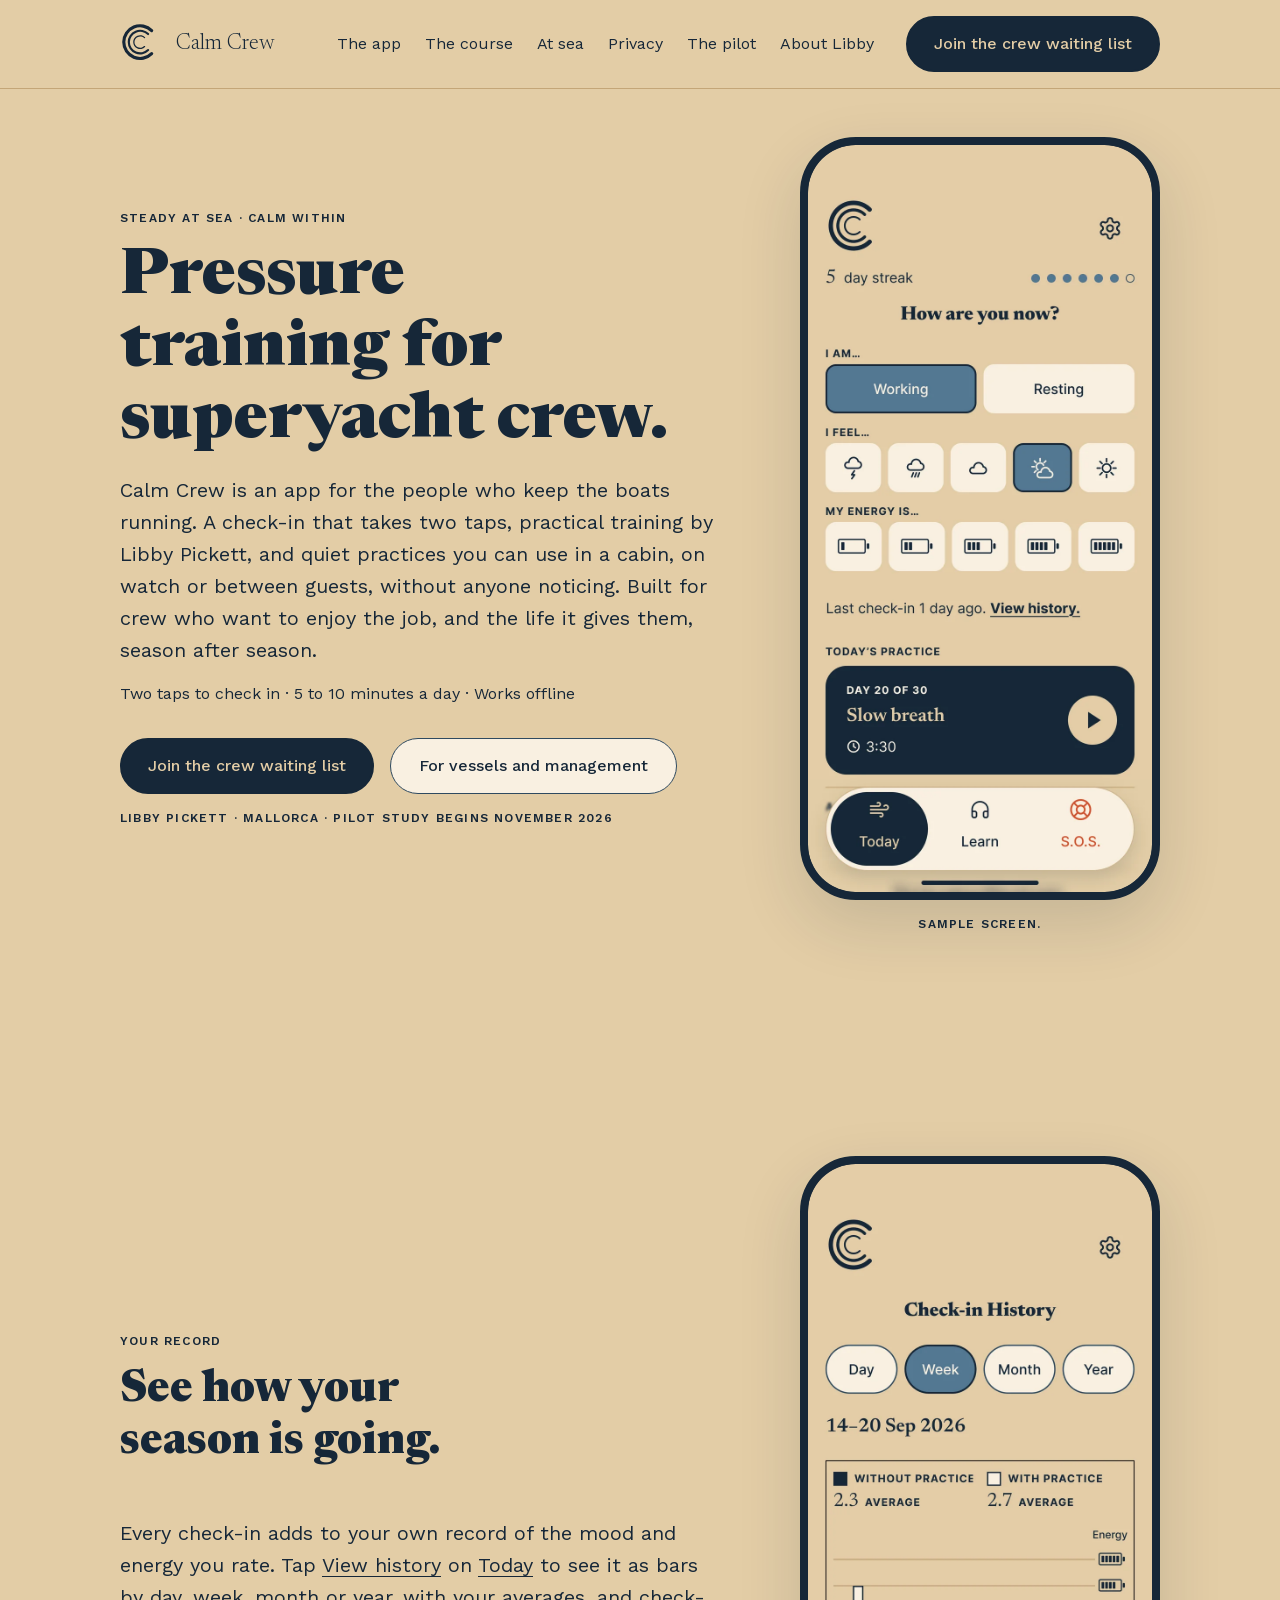
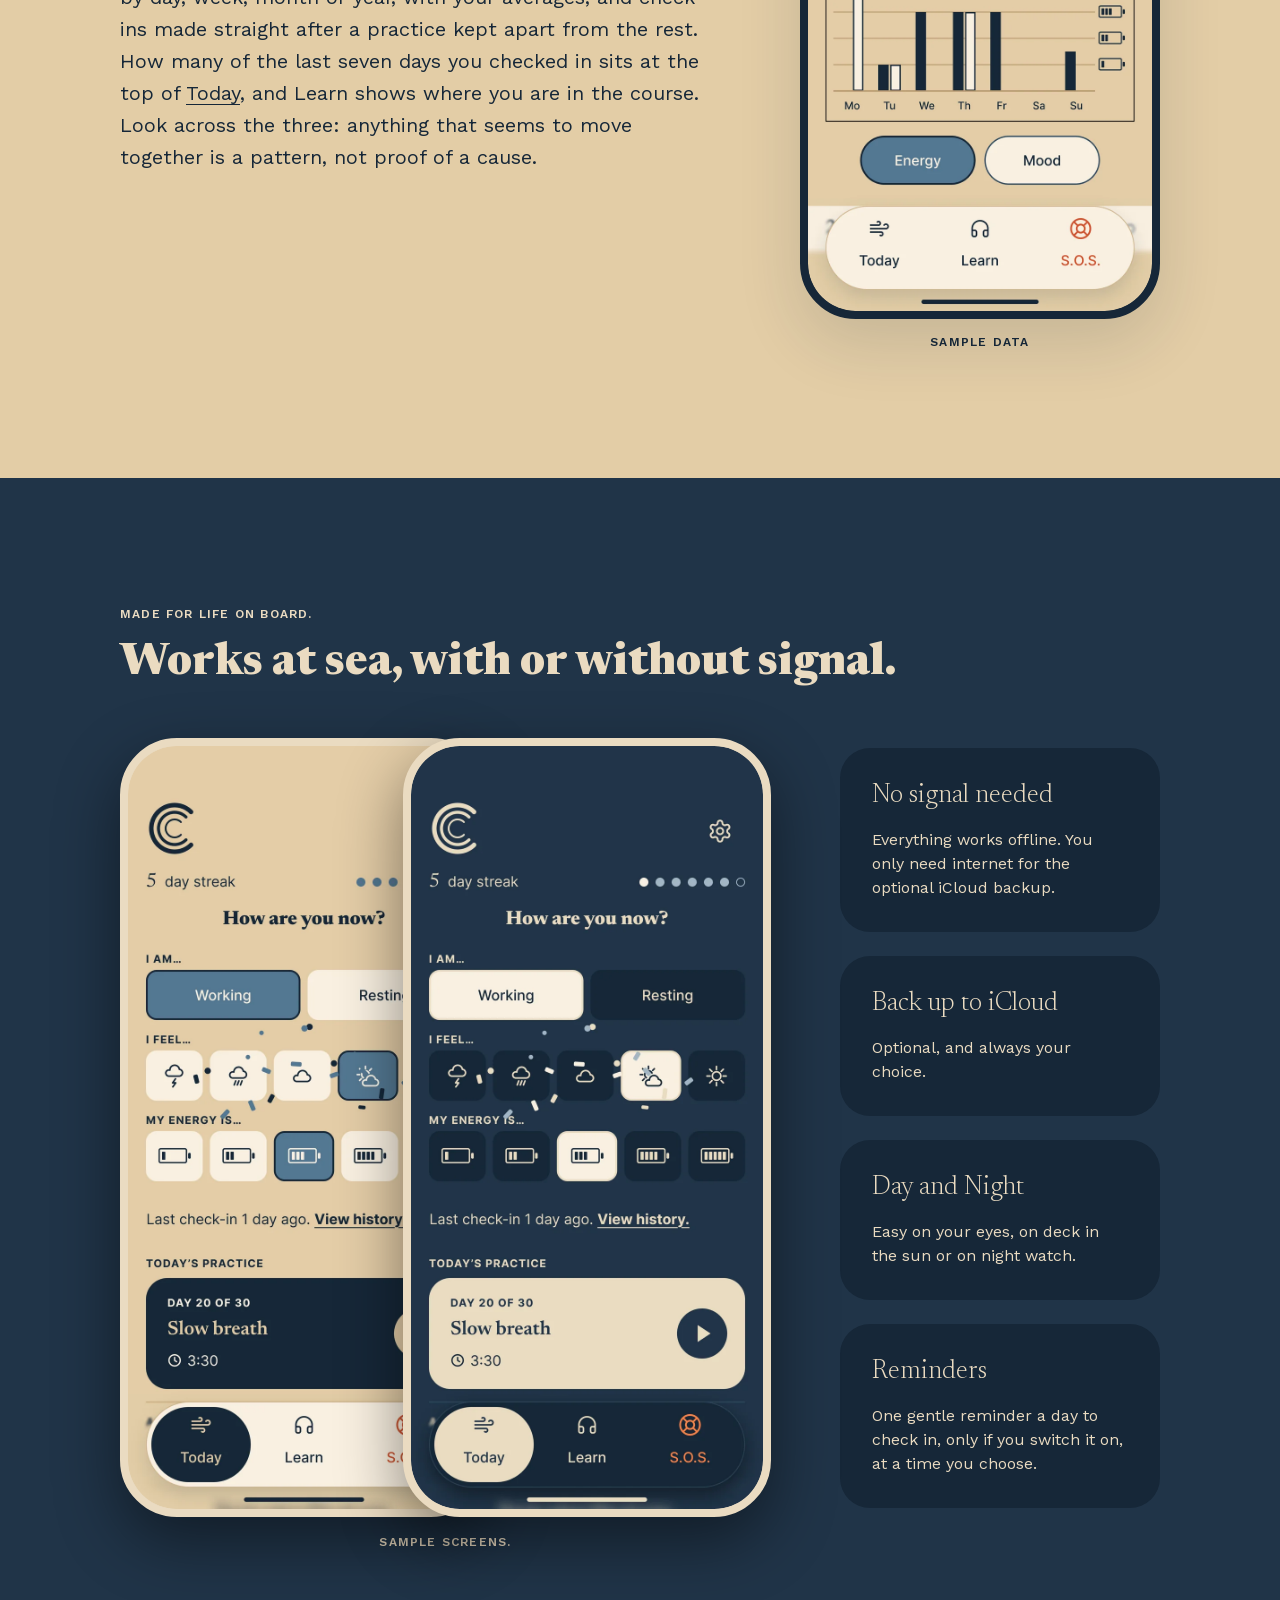
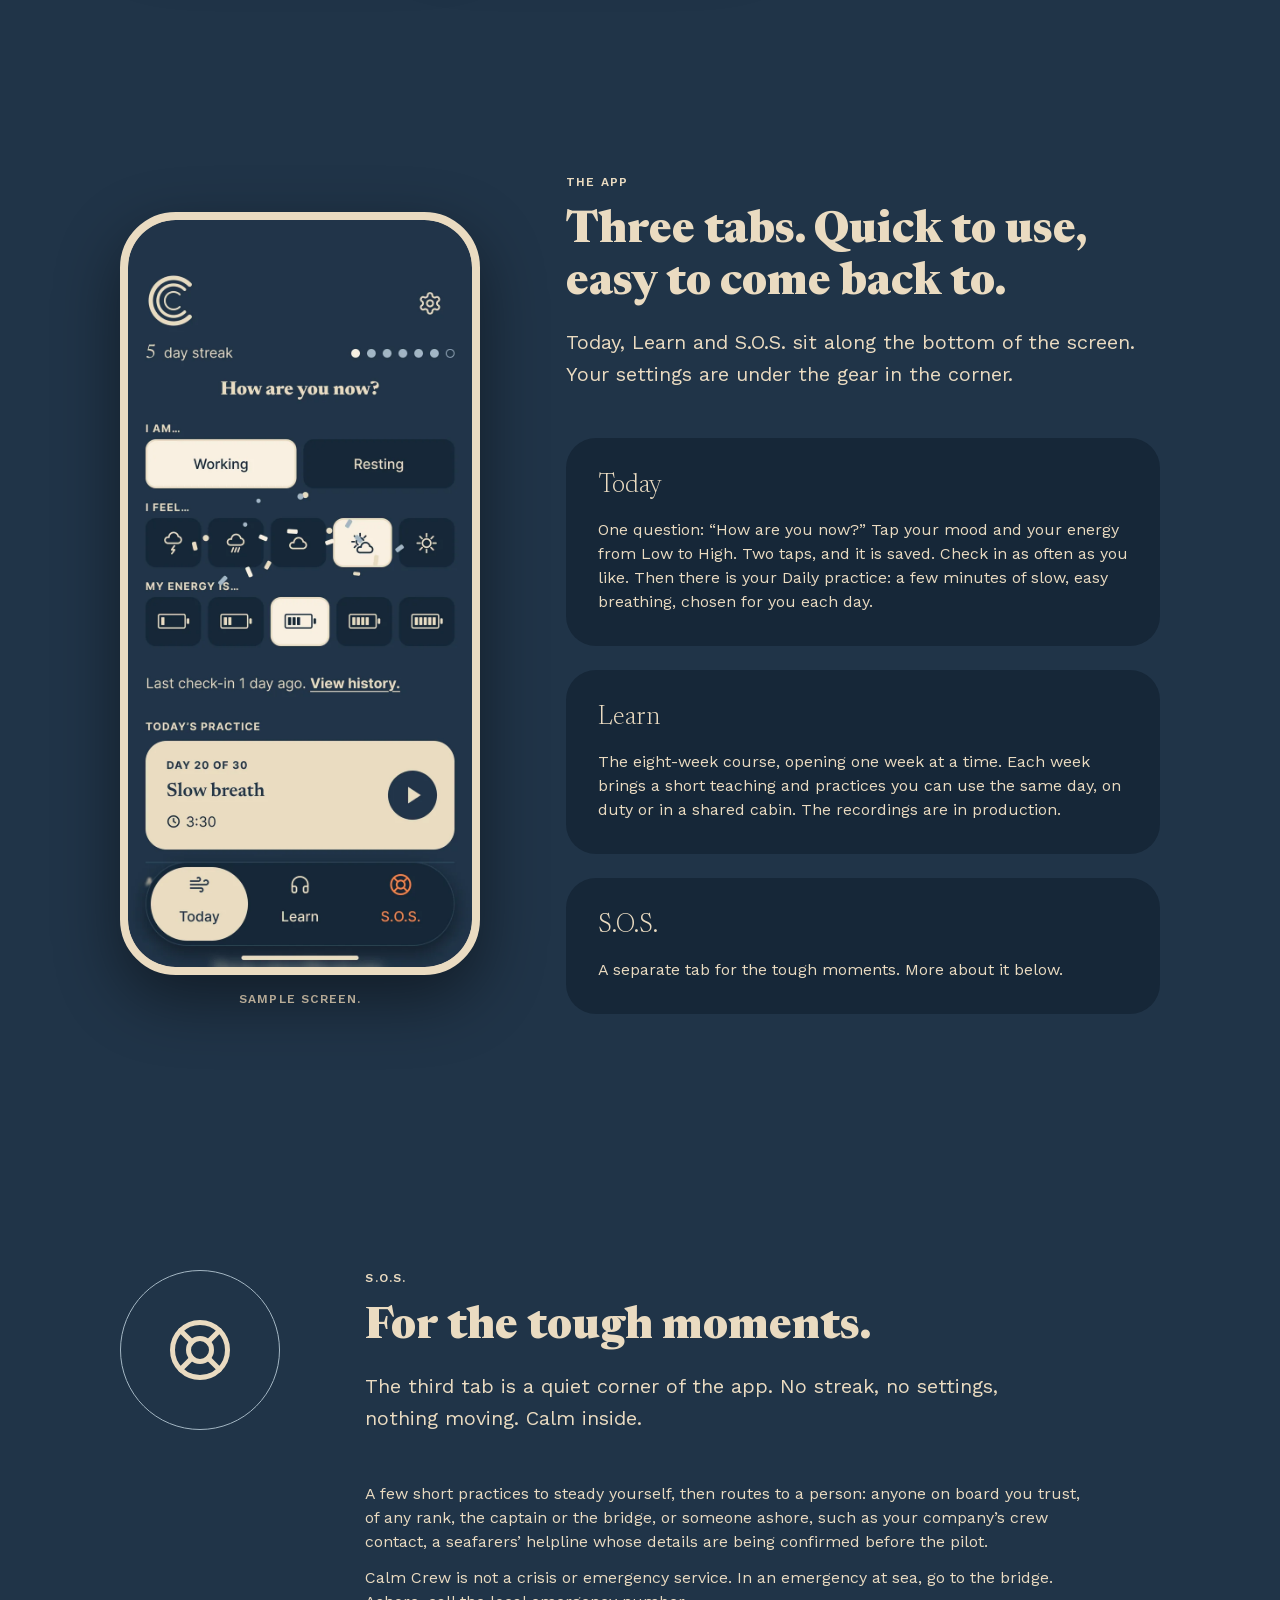
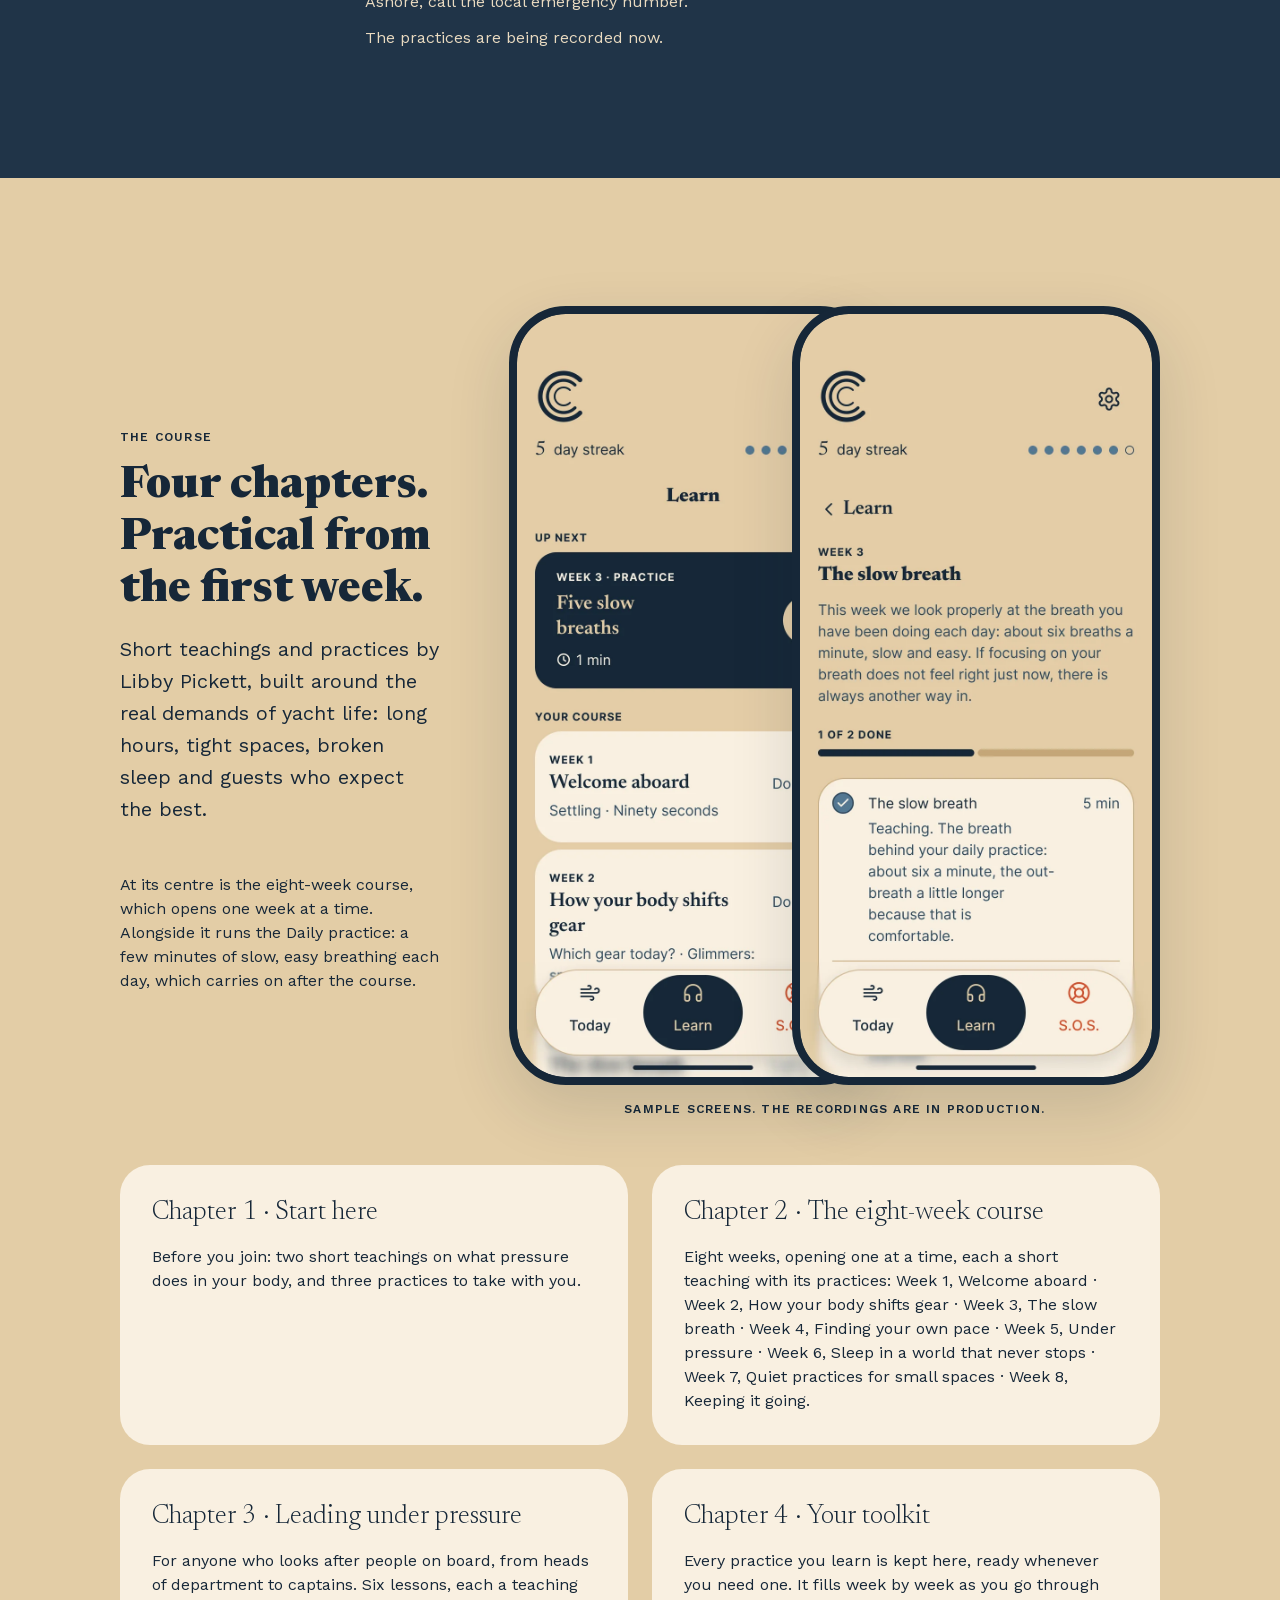
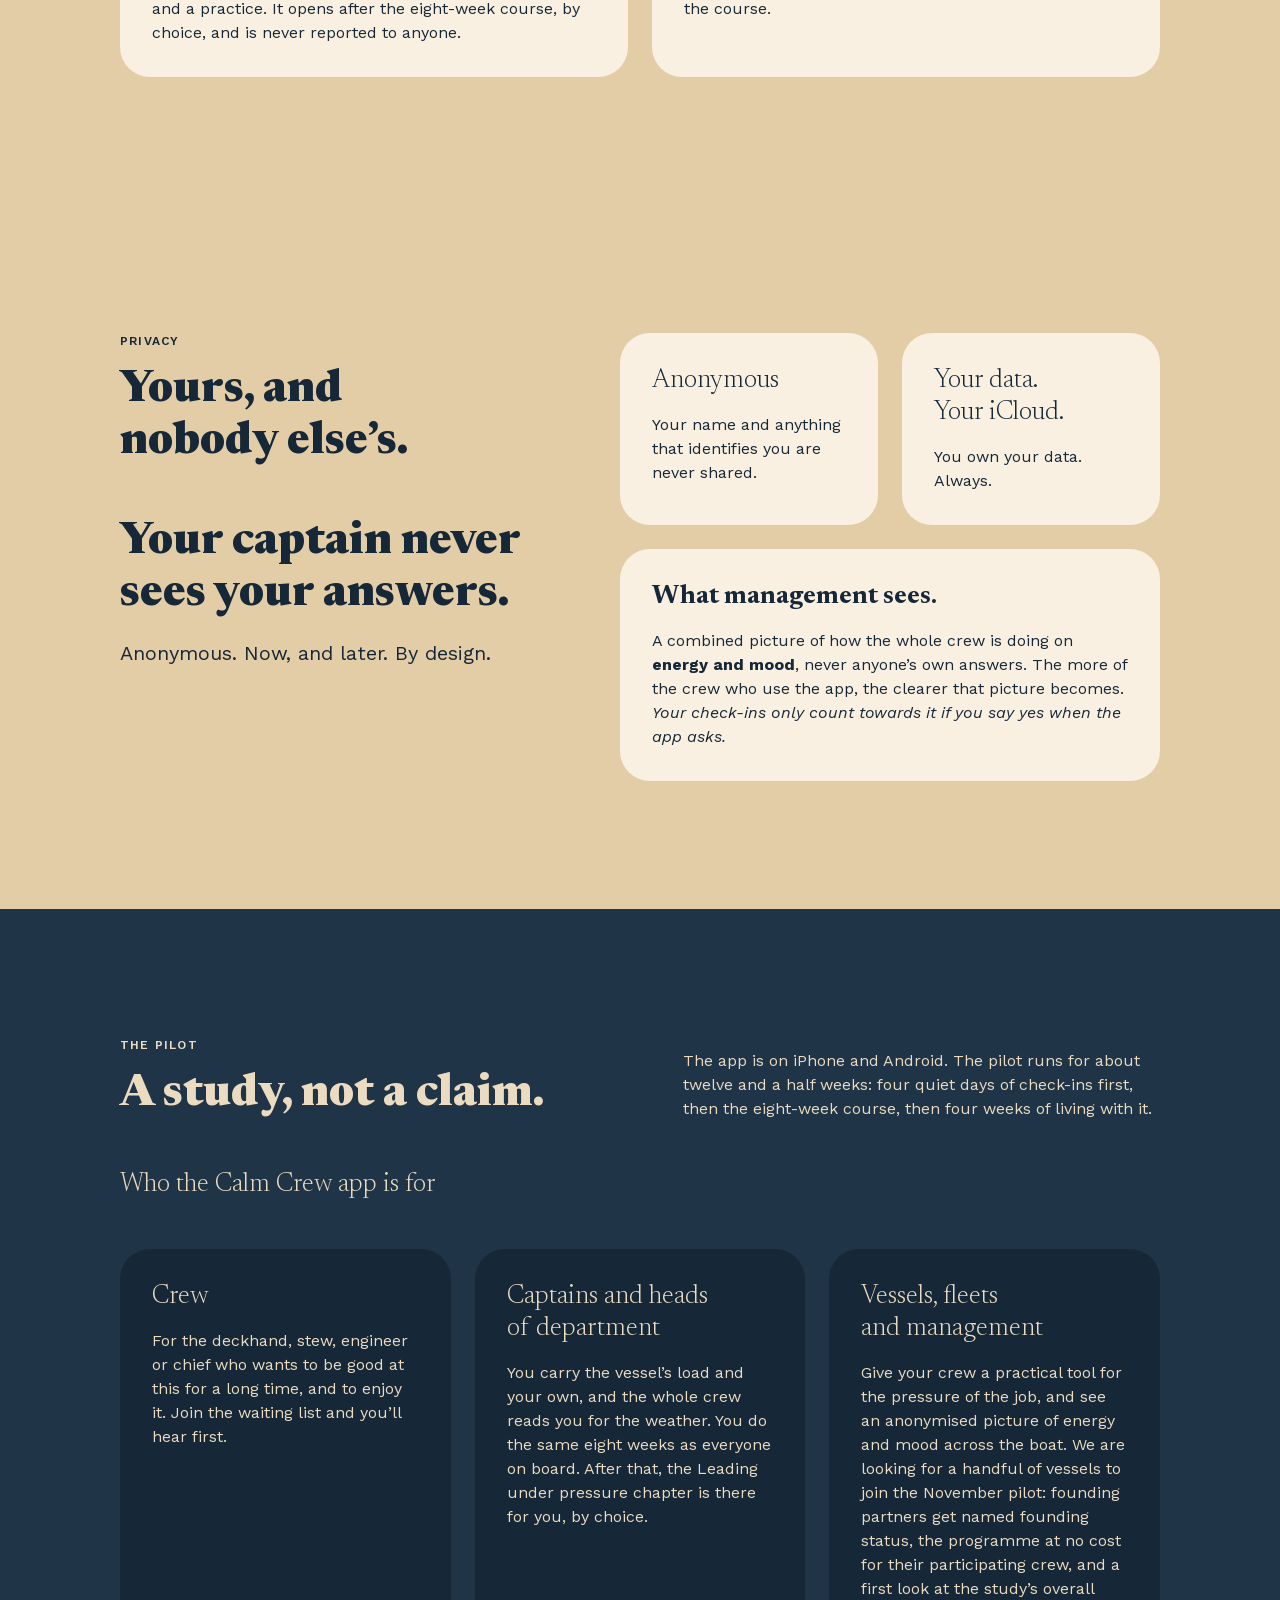
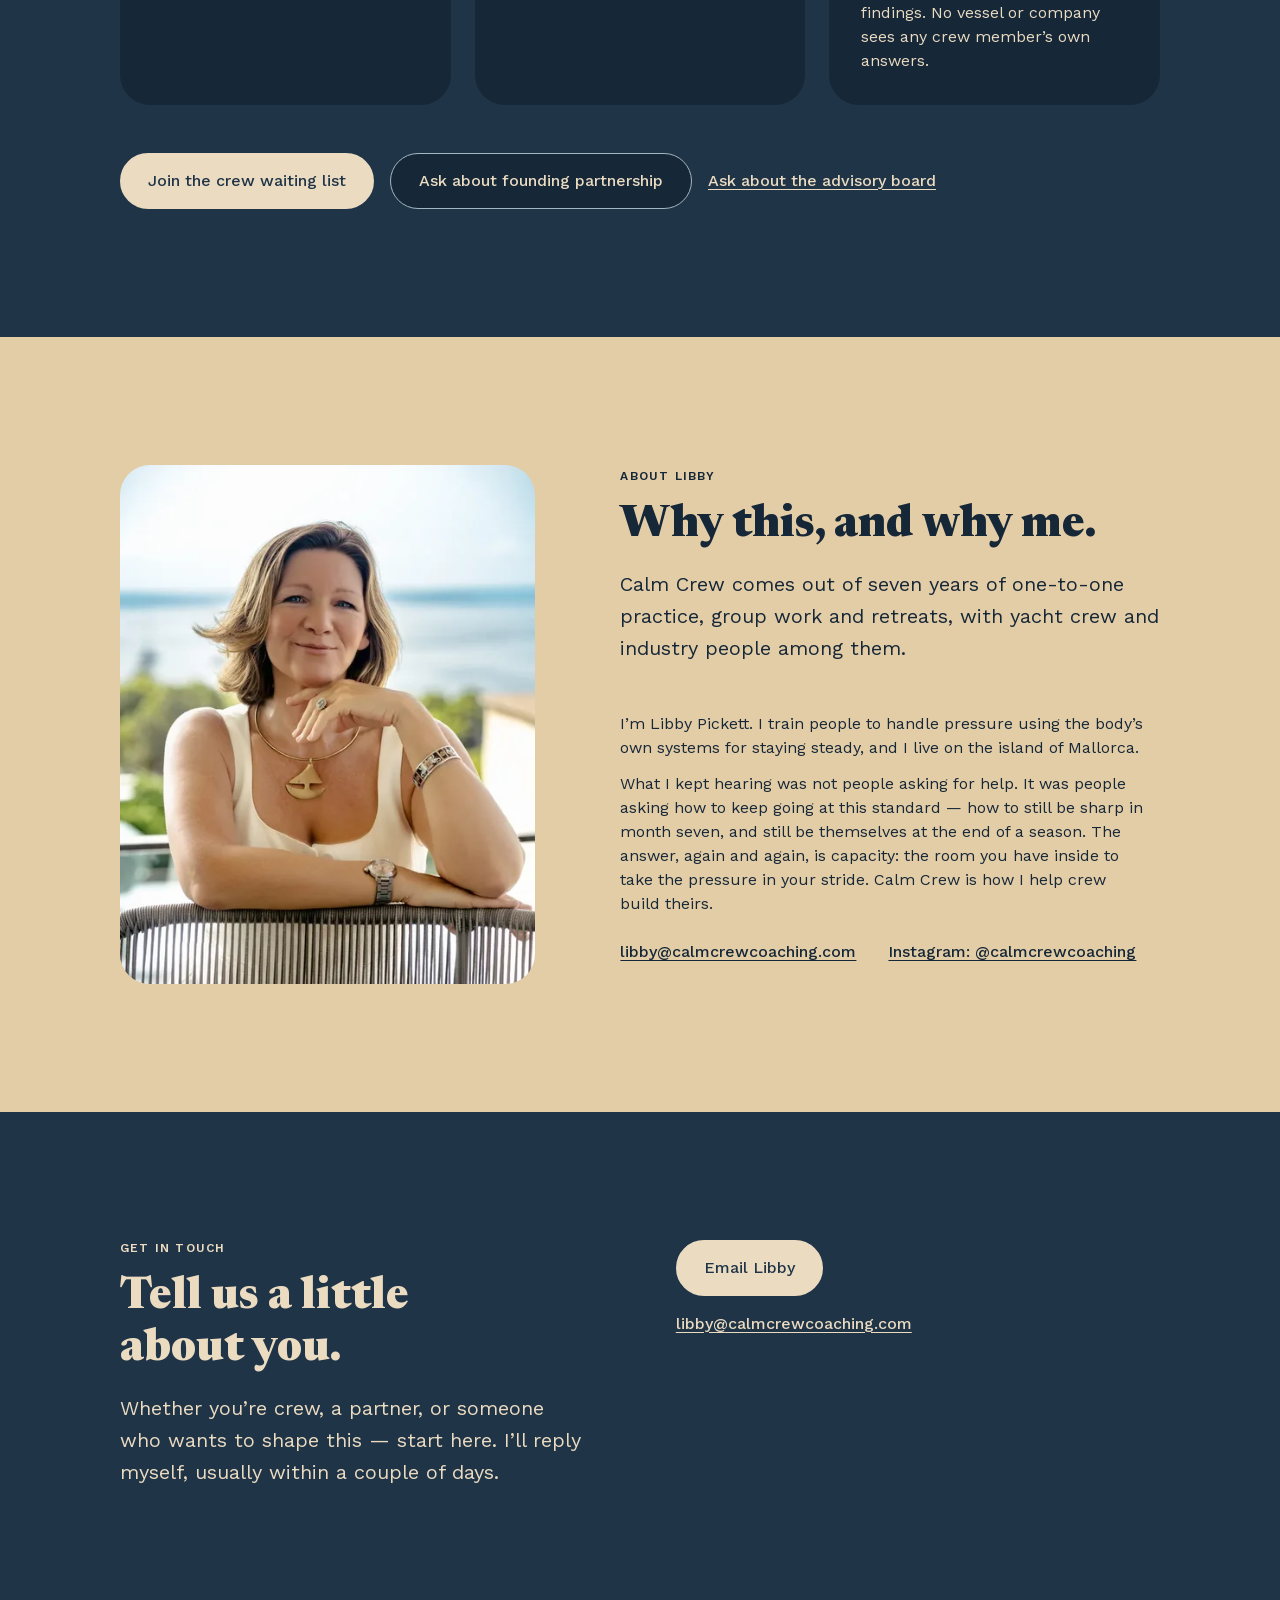
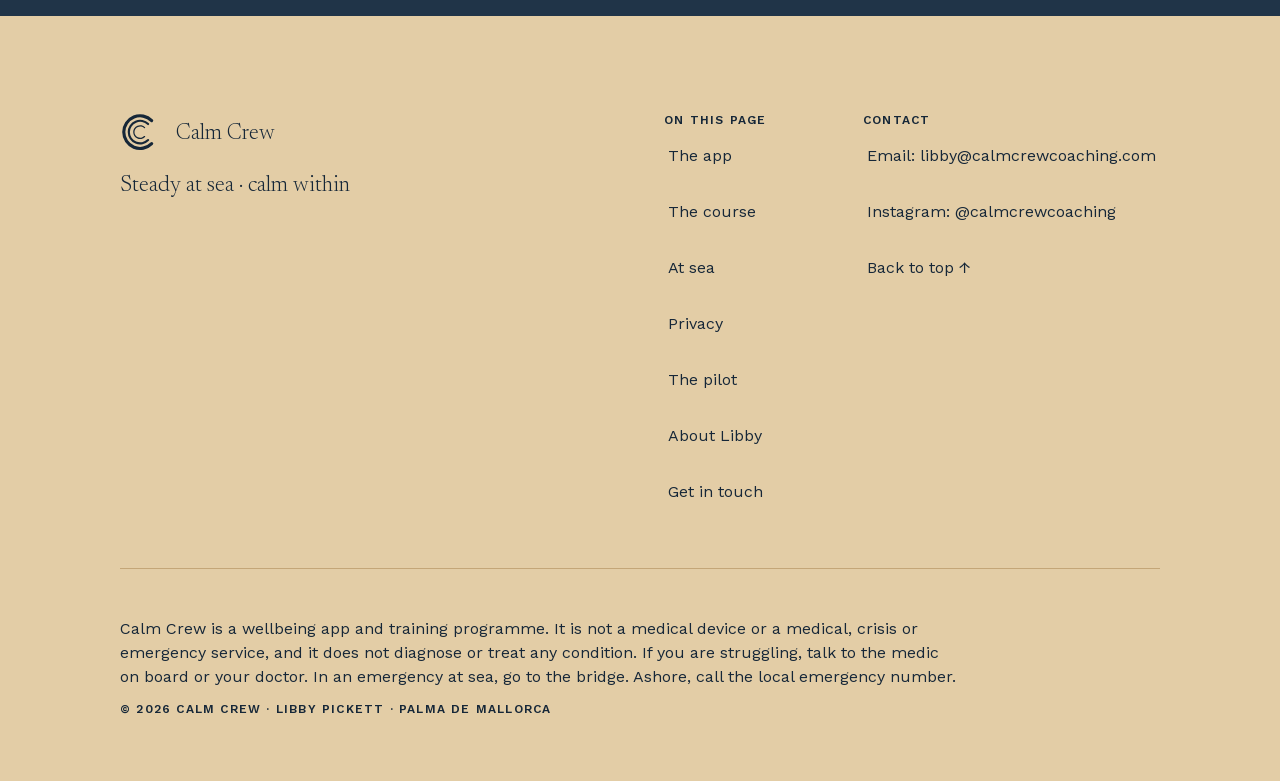
==== commit 2535c71a: "Re-render the app screens from the latest "Final Design F" (-v11) Final Design F changed after -v10:" ====
--- a/index.html
+++ b/index.html
@@ -111,10 +111,10 @@
           <div class="phone">
             <div class="phone__frame">
               <picture>
-                <source type="image/webp" srcset="assets/img/today-checkin-v10-786.webp 786w, assets/img/today-checkin-v10-1179.webp 1179w" sizes="(max-width: 760px) 286px, (max-width: 1080px) 393px, (max-width: 1439px) calc(31.4vw - 59px), 393px">
+                <source type="image/webp" srcset="assets/img/today-checkin-v11-786.webp 786w, assets/img/today-checkin-v11-1179.webp 1179w" sizes="(max-width: 760px) 286px, (max-width: 1080px) 393px, (max-width: 1439px) calc(31.4vw - 59px), 393px">
                 <!-- The hero phone is the largest thing above the fold: load it first. -->
-                <img src="assets/img/today-checkin-v10-786.png" width="786" height="1704" loading="eager" fetchpriority="high"
-                     alt="Calm Crew’s Today screen on an iPhone, in Day mode, with sample data. Under the title “How are you now?”, “I am…” offers Prefer not to say, selected, Working and Not working, with the note “Just for you and the study. Never shown to the boat, never used for rest hours.” Under “I feel…” are five mood buttons with weather icons, from a thunderstorm to full sun, the fourth, Steady (a sun behind a cloud), selected; under “My energy is…”, five batteries, from one bar to five, none chosen yet. Below are the line “Last check-in 1 day ago. View history.” and Today’s practice: Day 20 of 30, Slow breath, with a play button. The header shows a 5 day streak and a gear for Settings, and the Today, Learn and S.O.S. tabs sit at the bottom.">
+                <img src="assets/img/today-checkin-v11-786.png" width="786" height="1704" loading="eager" fetchpriority="high"
+                     alt="Calm Crew’s Today screen on an iPhone, in Day mode, with sample data. Under the title “How are you now?”, “I am…” offers Working, selected, and Resting. Under “I feel…” are five mood buttons with weather icons, from a thunderstorm to full sun, the fourth, Steady (a sun behind a cloud), selected; under “My energy is…”, five batteries, from one bar to five, none chosen yet. Below are the line “Last check-in 1 day ago. View history.” and Today’s practice: Day 20 of 30, Slow breath, 3:30, with a play button. The header shows a 5 day streak and a gear for Settings, and the Today, Learn and S.O.S. tabs sit at the bottom.">
               </picture>
             </div>
           </div>
@@ -140,8 +140,8 @@
           <div class="phone">
             <div class="phone__frame">
               <picture>
-                <source type="image/webp" srcset="assets/img/history-week-v10-786.webp 786w, assets/img/history-week-v10-1179.webp 1179w" sizes="(max-width: 760px) 286px, (max-width: 1080px) 393px, (max-width: 1439px) calc(31.4vw - 59px), 393px">
-                <img src="assets/img/history-week-v10-786.png" width="786" height="1704" loading="lazy" decoding="async"
+                <source type="image/webp" srcset="assets/img/history-week-v11-786.webp 786w, assets/img/history-week-v11-1179.webp 1179w" sizes="(max-width: 760px) 286px, (max-width: 1080px) 393px, (max-width: 1439px) calc(31.4vw - 59px), 393px">
+                <img src="assets/img/history-week-v11-786.png" width="786" height="1704" loading="lazy" decoding="async"
                      alt="Calm Crew’s Check-in history screen in Day mode, set to Week, with sample data for 14 to 20 September 2026. Bars show self-rated energy for each day on a scale of 1 to 5, marked with battery icons: dark for check-ins without a practice, light for check-ins made straight after a practice. The averages read 2.3 without a practice and 2.7 with one. Monday, 4 after a practice; Tuesday, 1 and 1; Wednesday, 3 without; Thursday, 3 and 3; Friday, 3 without; no check-in on Saturday; Sunday, about 1.5 without. Under the chart, Energy is selected rather than Mood.">
               </picture>
             </div>
@@ -168,8 +168,8 @@
               <div class="phone">
                 <div class="phone__frame">
                   <picture>
-                    <source type="image/webp" srcset="assets/img/today-saved-day-v10-786.webp 786w, assets/img/today-saved-day-v10-1179.webp 1179w" sizes="(max-width: 760px) 182px, 393px">
-                    <img src="assets/img/today-saved-day-v10-786.png" width="786" height="1704" loading="lazy" decoding="async"
+                    <source type="image/webp" srcset="assets/img/today-saved-day-v11-786.webp 786w, assets/img/today-saved-day-v11-1179.webp 1179w" sizes="(max-width: 760px) 182px, 393px">
+                    <img src="assets/img/today-saved-day-v11-786.png" width="786" height="1704" loading="lazy" decoding="async"
                          alt="The Today screen in Day mode, tan with dark type and cream buttons, with sample data: a check-in just saved, with Working, Steady (a sun behind a cloud) and the third battery selected, and a little confetti around them.">
                   </picture>
                 </div>
@@ -177,8 +177,8 @@
               <div class="phone">
                 <div class="phone__frame">
                   <picture>
-                    <source type="image/webp" srcset="assets/img/today-saved-night-v10-786.webp 786w, assets/img/today-saved-night-v10-1179.webp 1179w" sizes="(max-width: 760px) 182px, 393px">
-                    <img src="assets/img/today-saved-night-v10-786.png" width="786" height="1704" loading="lazy" decoding="async"
+                    <source type="image/webp" srcset="assets/img/today-saved-night-v11-786.webp 786w, assets/img/today-saved-night-v11-1179.webp 1179w" sizes="(max-width: 760px) 182px, 393px">
+                    <img src="assets/img/today-saved-night-v11-786.png" width="786" height="1704" loading="lazy" decoding="async"
                          alt="The same Today screen in Night mode, deep navy with sand type and dark buttons, sand for the selected ones, with the same sample data.">
                   </picture>
                 </div>
@@ -241,8 +241,8 @@
           <div class="phone">
             <div class="phone__frame">
               <picture>
-                <source type="image/webp" srcset="assets/img/today-saved-night-v10-786.webp 786w, assets/img/today-saved-night-v10-1179.webp 1179w" sizes="(max-width: 760px) 286px, (max-width: 1080px) 393px, (max-width: 1439px) calc(31.4vw - 59px), 393px">
-                <img src="assets/img/today-saved-night-v10-786.png" width="786" height="1704" loading="lazy" decoding="async"
+                <source type="image/webp" srcset="assets/img/today-saved-night-v11-786.webp 786w, assets/img/today-saved-night-v11-1179.webp 1179w" sizes="(max-width: 760px) 286px, (max-width: 1080px) 393px, (max-width: 1439px) calc(31.4vw - 59px), 393px">
+                <img src="assets/img/today-saved-night-v11-786.png" width="786" height="1704" loading="lazy" decoding="async"
                      alt="The Today screen in Night mode, with sample data, a moment after a check-in: a little confetti falls around the buttons, Working, Steady and the third battery are selected, and the line below reads “Last check-in 1 day ago. View history.” The header shows a 5 day streak.">
               </picture>
             </div>
@@ -308,8 +308,8 @@
               <div class="phone">
                 <div class="phone__frame">
                   <picture>
-                    <source type="image/webp" srcset="assets/img/learn-index-v10-786.webp 786w, assets/img/learn-index-v10-1179.webp 1179w" sizes="(max-width: 760px) 182px, 393px">
-                    <img src="assets/img/learn-index-v10-786.png" width="786" height="1704" loading="lazy" decoding="async"
+                    <source type="image/webp" srcset="assets/img/learn-index-v11-786.webp 786w, assets/img/learn-index-v11-1179.webp 1179w" sizes="(max-width: 760px) 182px, 393px">
+                    <img src="assets/img/learn-index-v11-786.png" width="786" height="1704" loading="lazy" decoding="async"
                          alt="The Learn screen in Day mode, with sample data. Under Up next, a card for Week 3, Practice: Five slow breaths, 1 minute, with a play button. Under Your course, Week 1, Welcome aboard, and Week 2, How your body shifts gear, are both marked Done. The Today, Learn and S.O.S. tabs sit at the bottom, with Learn selected.">
                   </picture>
                 </div>
@@ -317,9 +317,9 @@
               <div class="phone">
                 <div class="phone__frame">
                   <picture>
-                    <source type="image/webp" srcset="assets/img/learn-week-3-v10-786.webp 786w, assets/img/learn-week-3-v10-1179.webp 1179w" sizes="(max-width: 760px) 182px, 393px">
-                    <img src="assets/img/learn-week-3-v10-786.png" width="786" height="1704" loading="lazy" decoding="async"
-                         alt="Week 3, The slow breath, open in Learn in Day mode, with sample data: 1 of 2 done. The slow breath, a 5 minute teaching (“About six breaths a minute, with the out-breath a little longer.”), is ticked as listened; Five slow breaths, a 1 minute practice (“Five rounds of the same breath, usable in a stairwell.”), is playing. Below are the Today, Learn and S.O.S. tabs, with Learn selected.">
+                    <source type="image/webp" srcset="assets/img/learn-week-3-v11-786.webp 786w, assets/img/learn-week-3-v11-1179.webp 1179w" sizes="(max-width: 760px) 182px, 393px">
+                    <img src="assets/img/learn-week-3-v11-786.png" width="786" height="1704" loading="lazy" decoding="async"
+                         alt="Week 3, The slow breath, open in Learn in Day mode, with sample data. A short introduction says this week looks properly at the breath you have been doing each day, about six breaths a minute, slow and easy, and that if focusing on your breath does not feel right just now, there is always another way in. 1 of 2 done: The slow breath, a 5 minute teaching, is ticked as listened. Below are the Today, Learn and S.O.S. tabs, with Learn selected.">
                   </picture>
                 </div>
               </div>
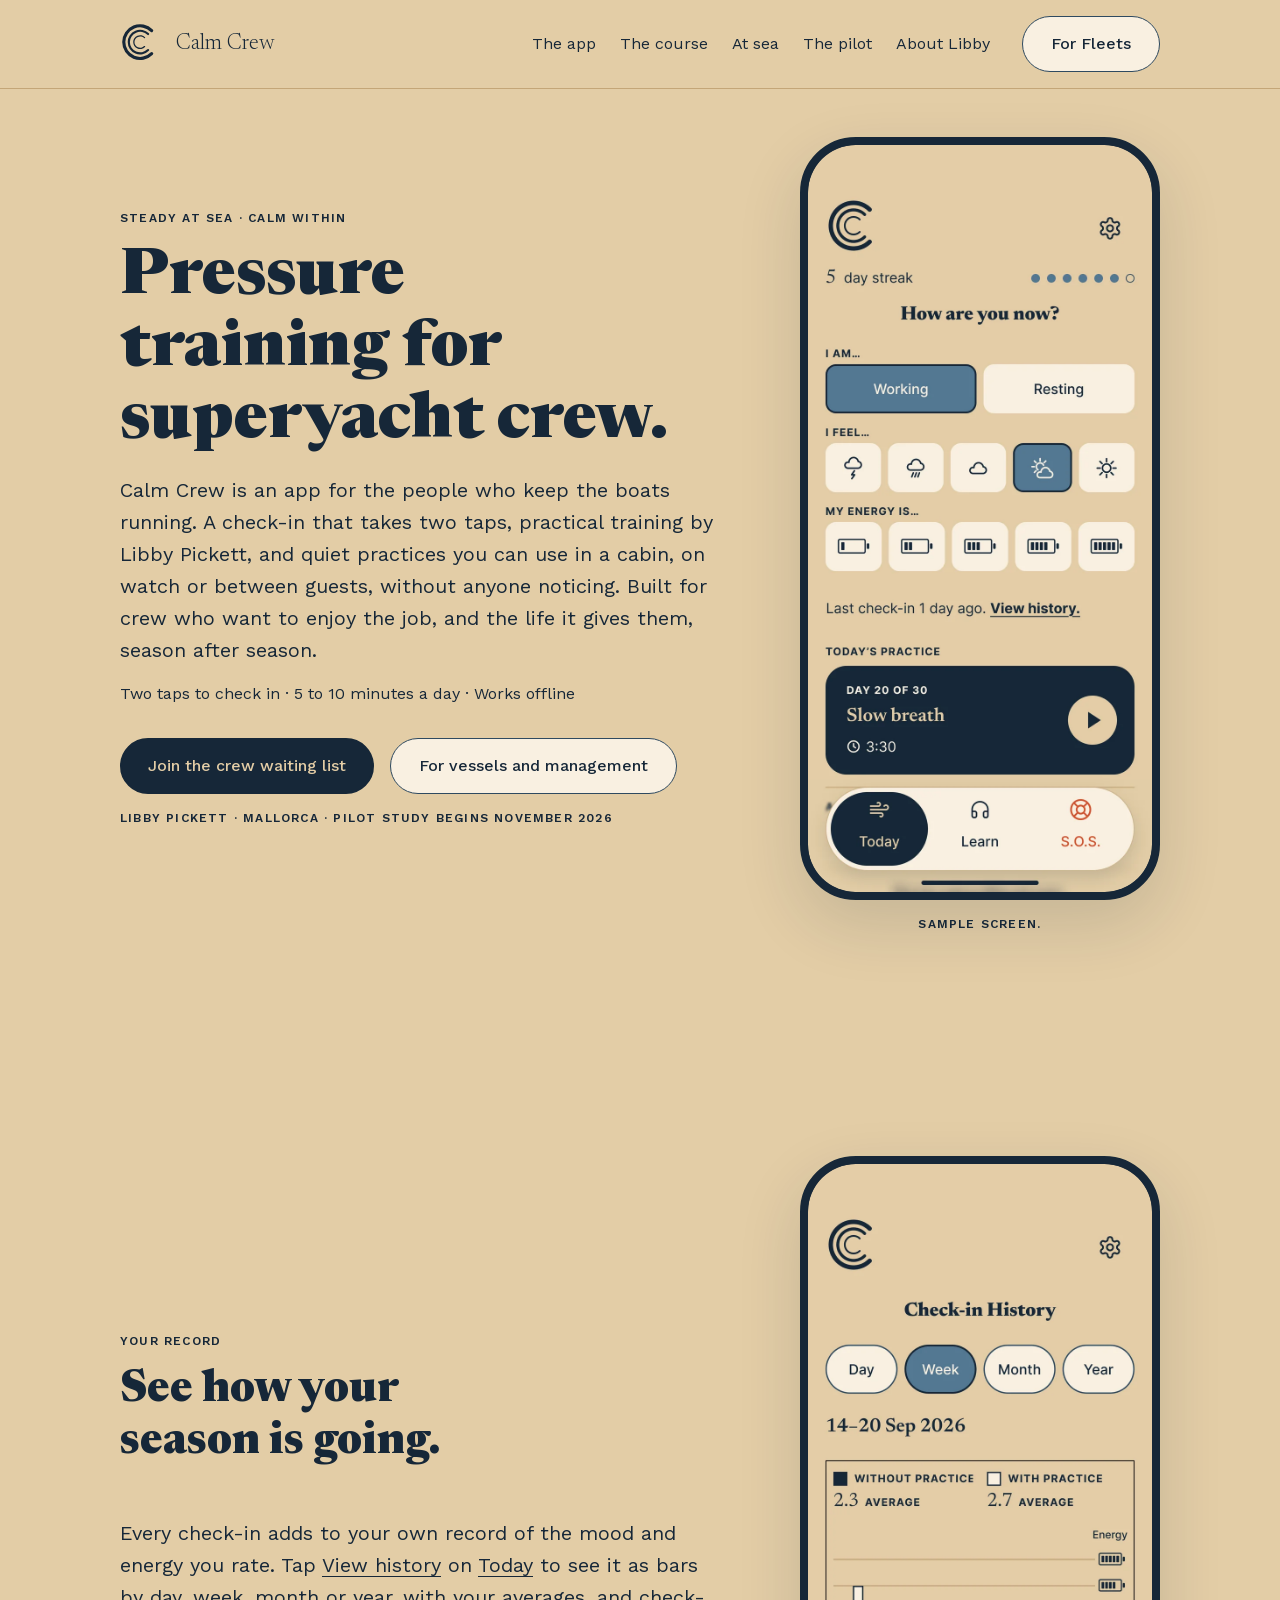
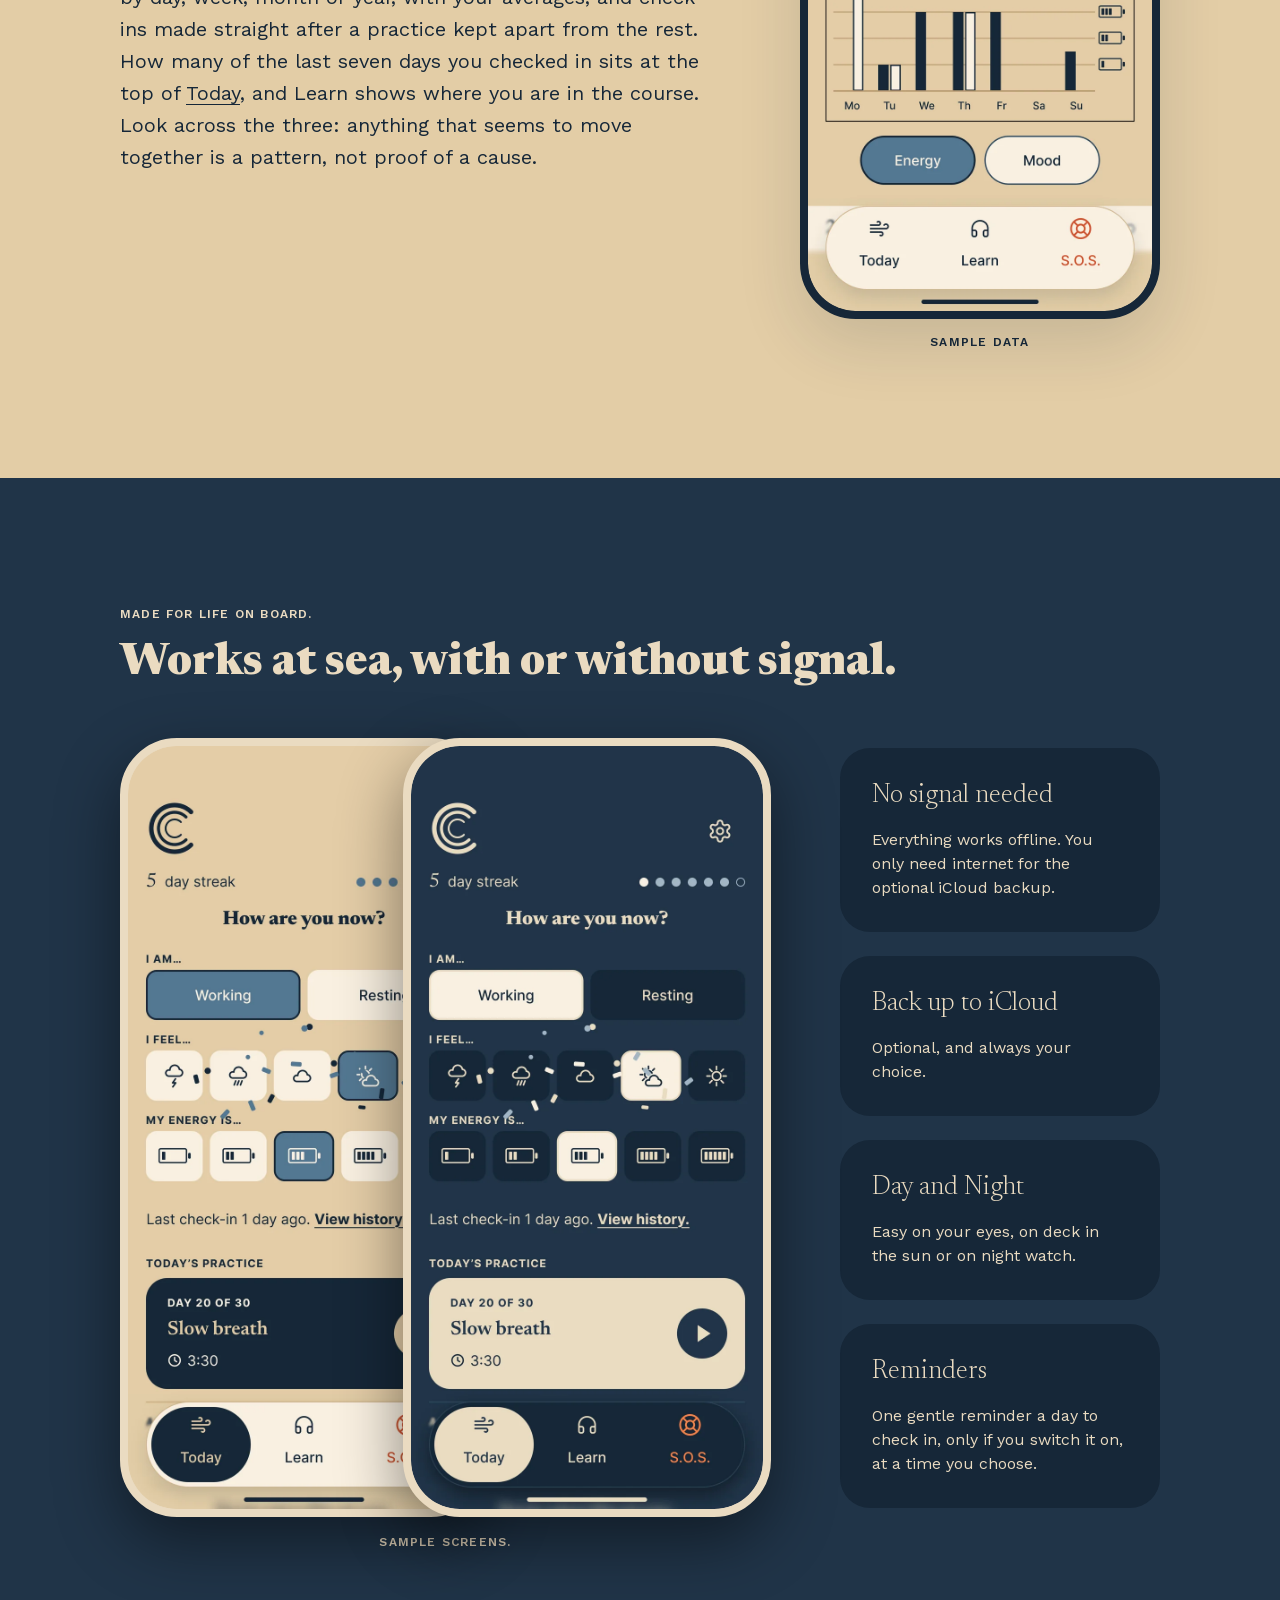
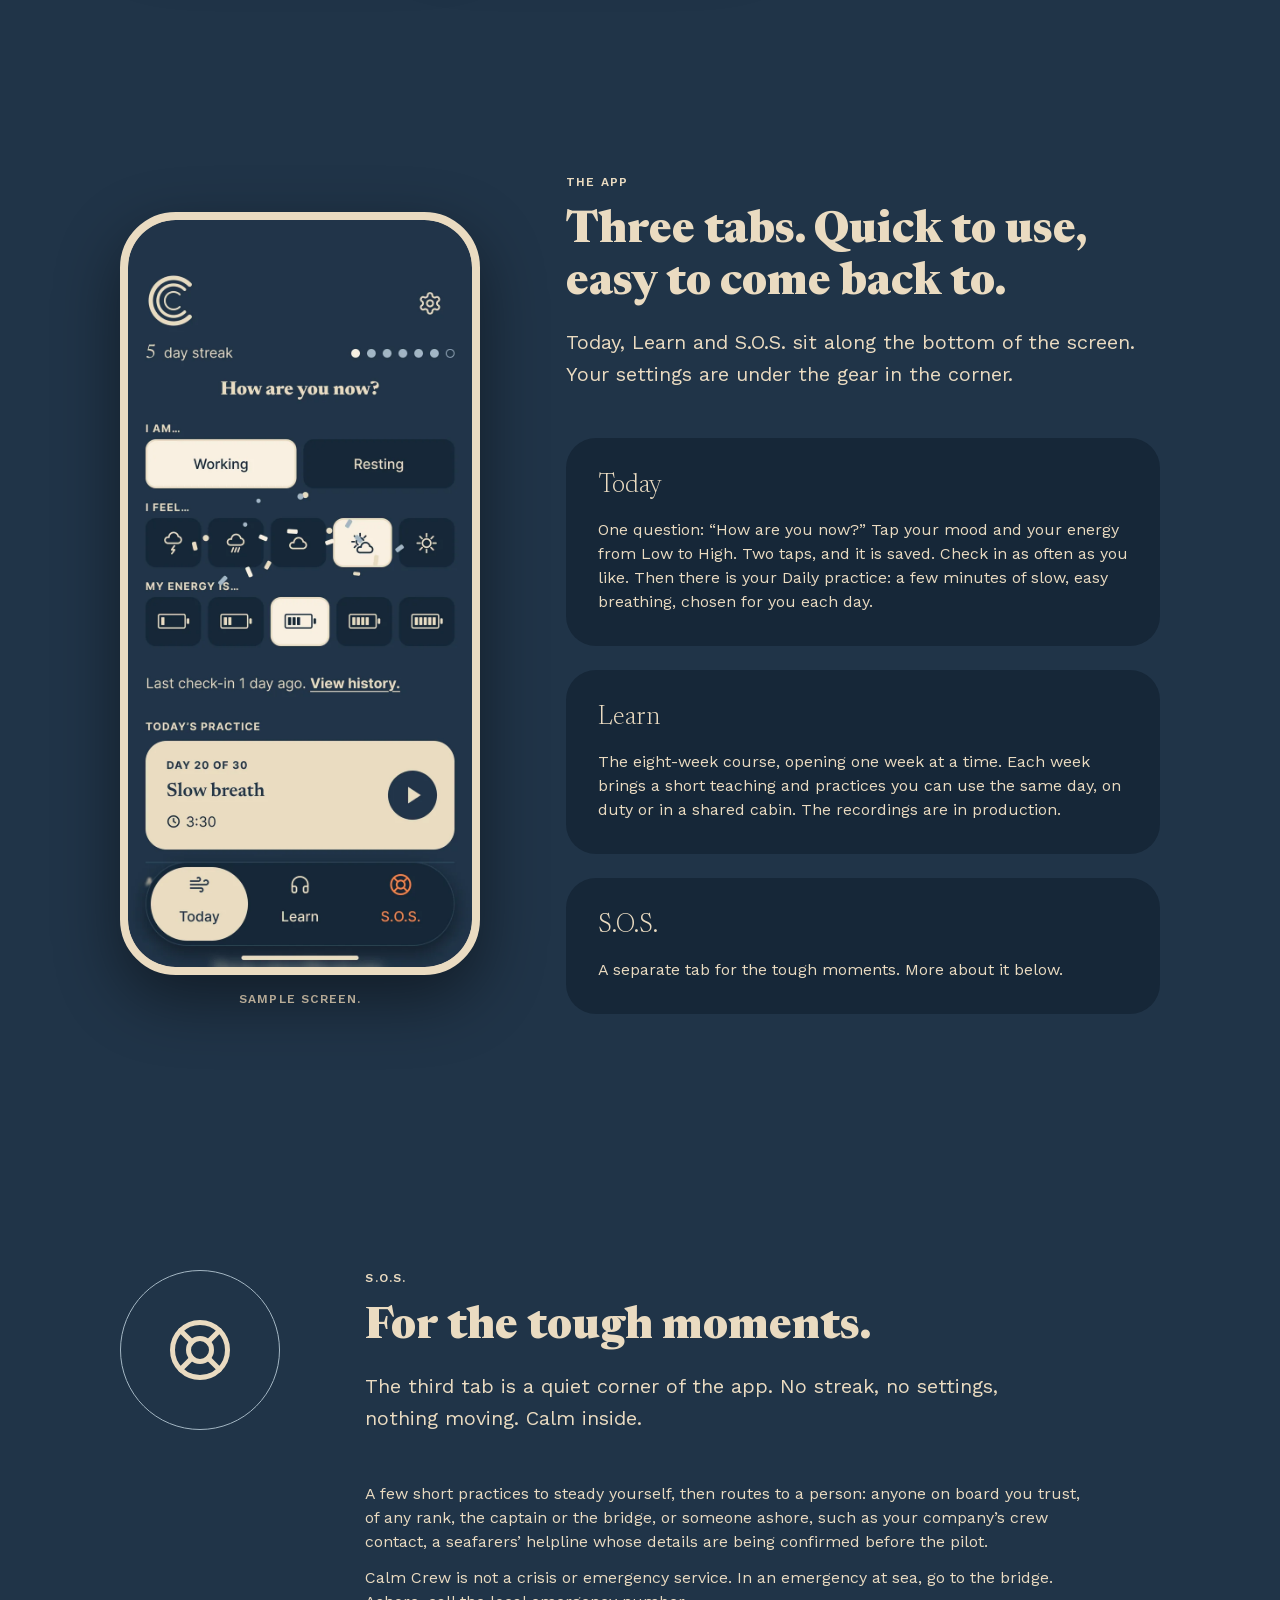
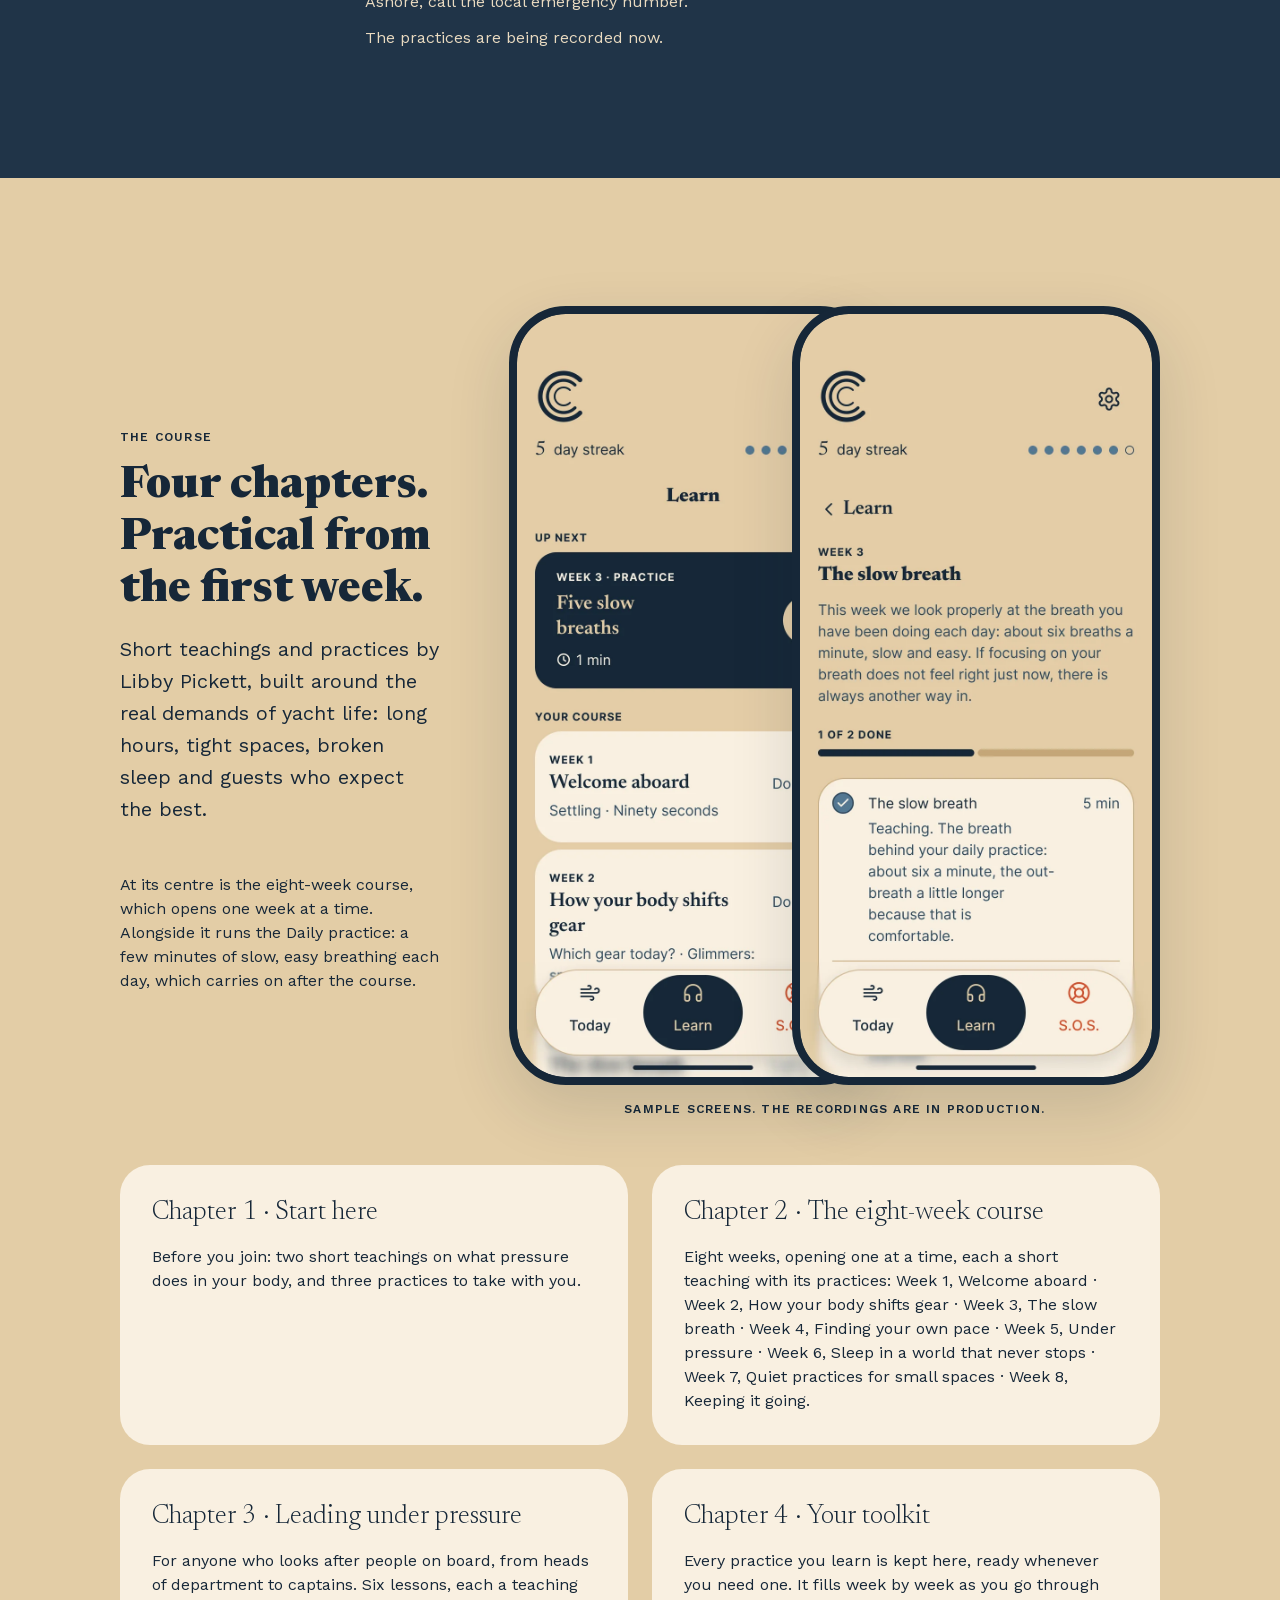
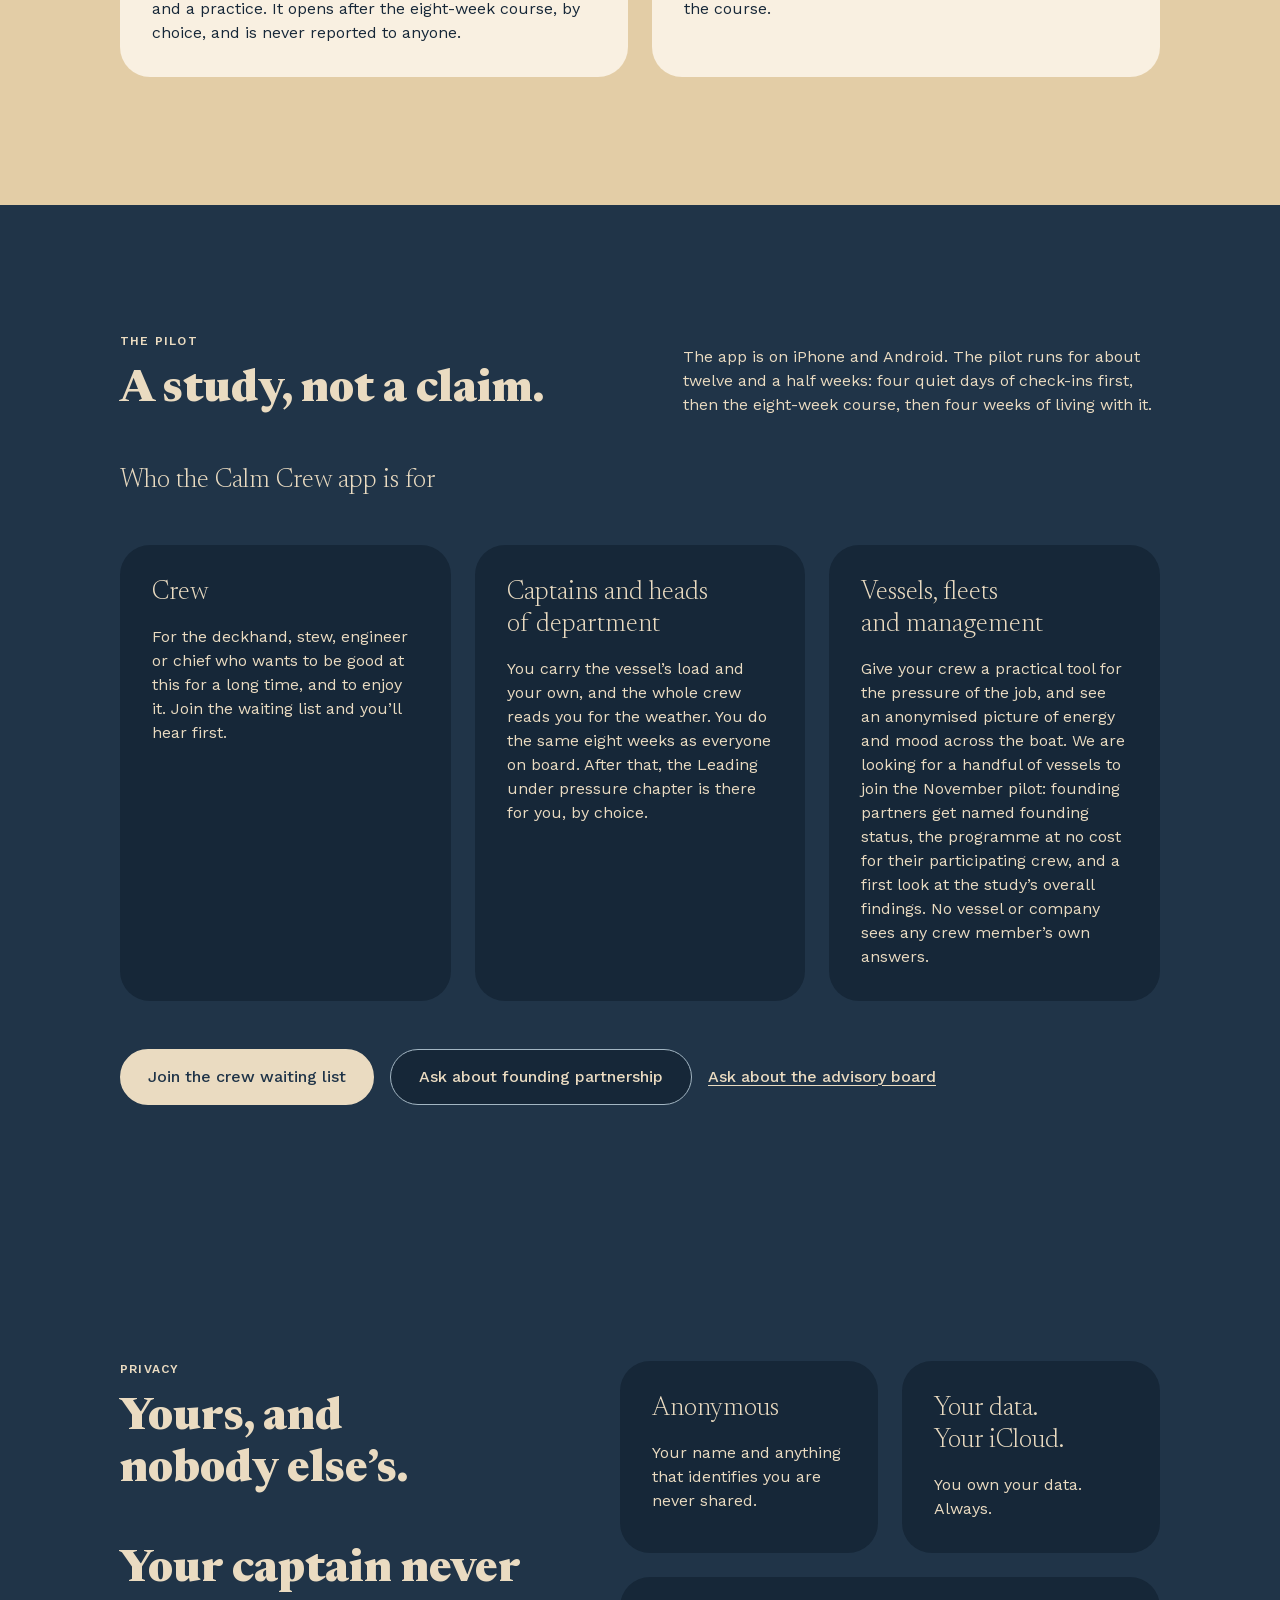
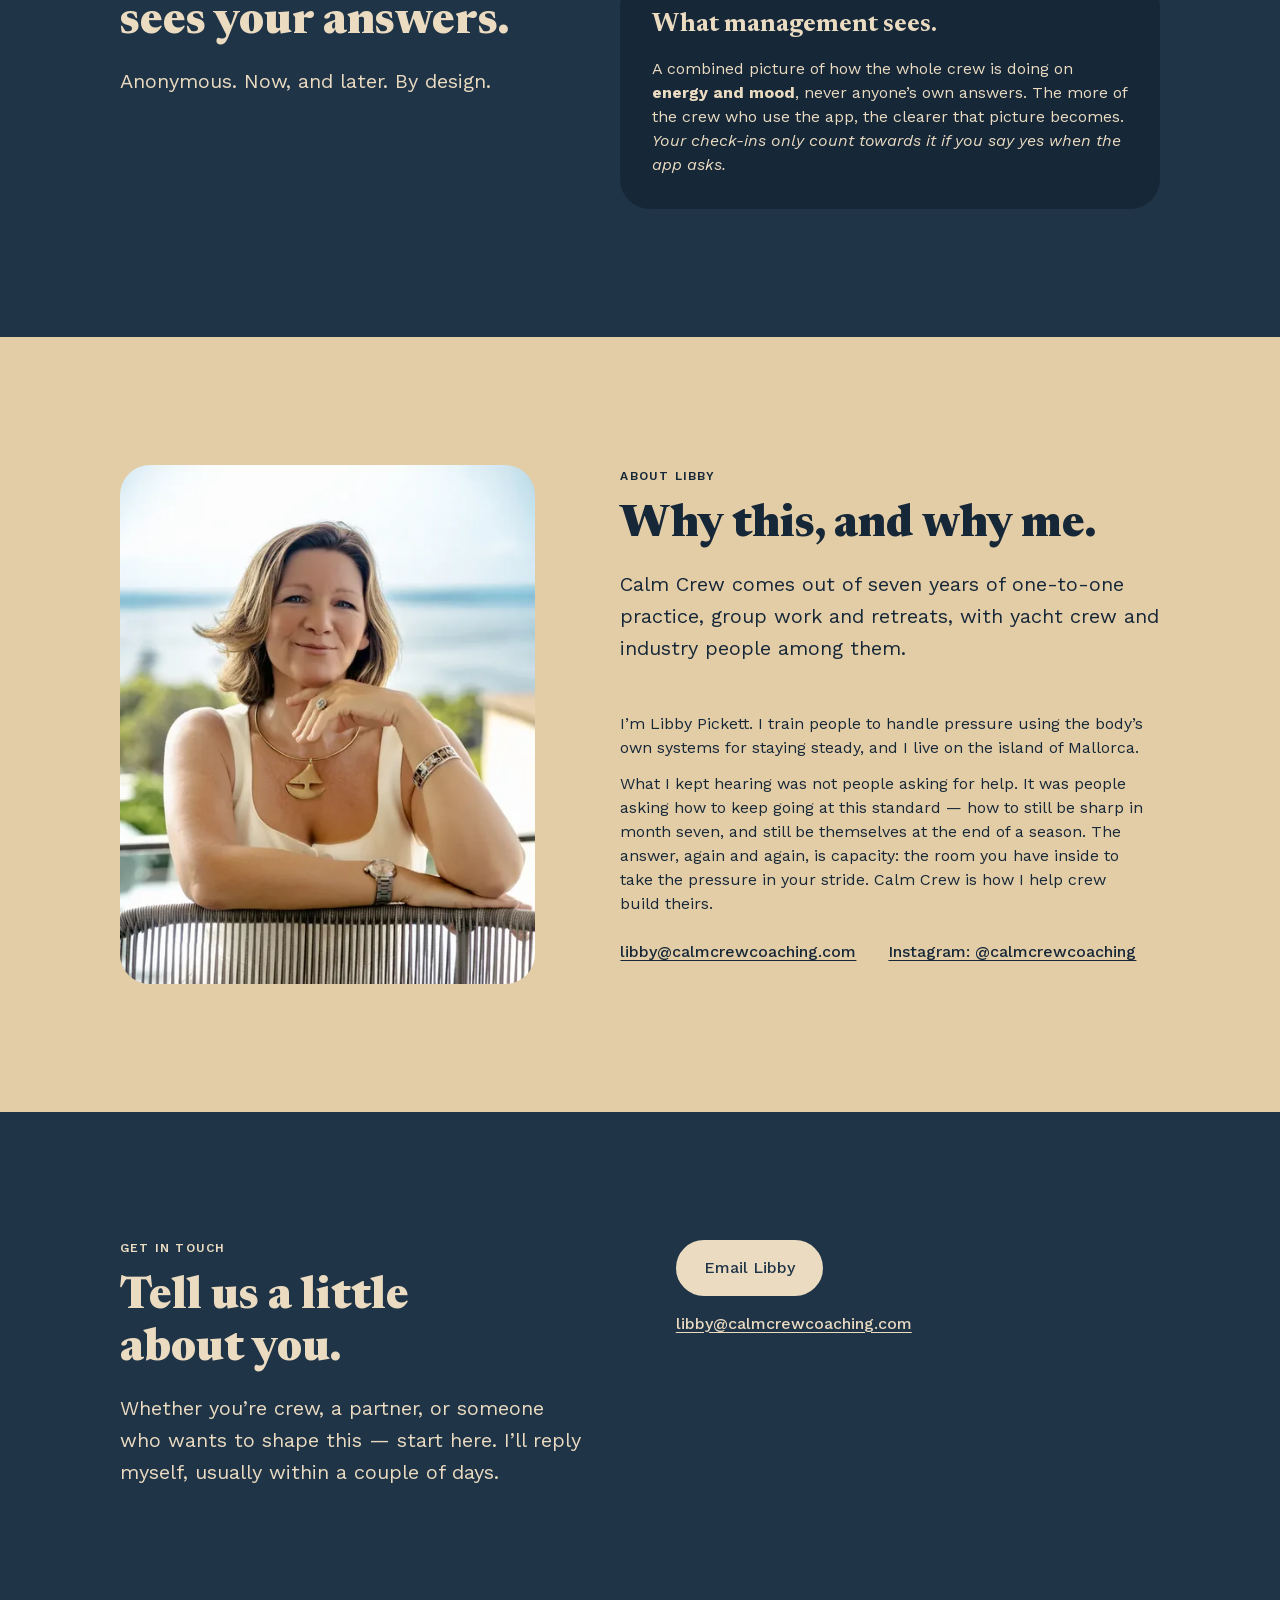
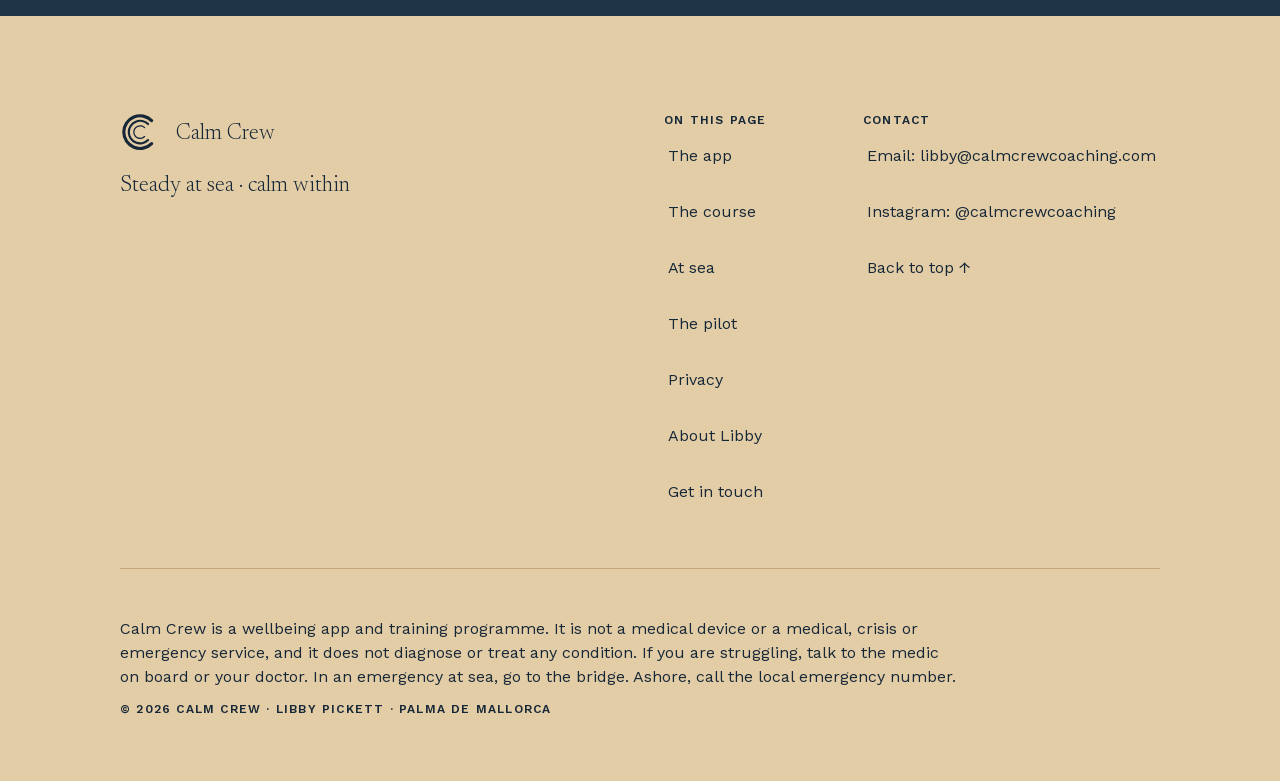
==== commit e6e599f7: "Add the fleets page, a floating waiting-list button, and Privacy on the pilot's Night band - Privacy" ====
--- a/index.html
+++ b/index.html
@@ -46,16 +46,17 @@
   <!-- /assets/* is cached for a year (netlify.toml): bump ?v= when a file changes. -->
   <link rel="stylesheet" href="assets/fonts/fonts.css?v=2026-10-07a">
   <link rel="stylesheet" href="assets/css/tokens.css?v=2026-10-07a">
-  <link rel="stylesheet" href="assets/css/site.css?v=2026-10-08a">
+  <link rel="stylesheet" href="assets/css/site.css?v=2026-10-08b">
   <!-- Not deferred on purpose: it only sets a class, then waits for the DOM. -->
-  <script src="assets/js/site.js?v=2026-10-07a"></script>
+  <script src="assets/js/site.js?v=2026-10-08a"></script>
 </head>
 <body>
   <a class="skip-link btn btn--primary" href="#main">Skip to content</a>
 
   <!-- ===================================================================
-       Header: logo, six anchors, one primary button. Collapses to a Menu
-       button below 1280px (site.js); without JS the links simply wrap.
+       Header: logo, five anchors and the For Fleets button (the same menu on
+       fleets.html). Collapses to a Menu button below 1280px (site.js); without
+       JS the links simply wrap.
        =================================================================== -->
   <header class="site-header">
     <div class="container site-header__bar">
@@ -76,15 +77,23 @@
             <li><a href="#app">The app</a></li>
             <li><a href="#course">The course</a></li>
             <li><a href="#at-sea">At sea</a></li>
-            <li><a href="#privacy">Privacy</a></li>
             <li><a href="#pilot">The pilot</a></li>
             <li><a href="#about">About Libby</a></li>
           </ul>
         </nav>
-        <a class="btn btn--primary" href="#contact">Join the crew waiting list</a>
+        <a class="btn btn--secondary" href="fleets.html">For Fleets</a>
       </div>
     </div>
   </header>
+
+  <!-- The crew waiting list, always to hand: fixed to the bottom-right corner
+       (a full-width bar on a phone). site.js gives it the colours of the band
+       behind it, and hides it while the hero's or the pilot's own waiting-list
+       button is on screen, and on Get in touch and the footer. Not on
+       fleets.html. -->
+  <div class="float-cta">
+    <a class="btn btn--primary" href="#contact">Join the crew waiting list</a>
+  </div>
 
   <main id="main">
 
@@ -351,39 +360,6 @@
     </section>
 
     <!-- ===================================================================
-         #privacy — Privacy (Day)
-         =================================================================== -->
-    <section id="privacy" class="section" aria-labelledby="privacy-title">
-      <div class="container privacy__grid">
-        <div>
-          <div class="section-head">
-            <p class="eyebrow">Privacy</p>
-            <h2 class="heading" id="privacy-title">Yours, and nobody else’s.</h2>
-          </div>
-          <p class="heading privacy__promise">Your captain never sees your answers.</p>
-          <p class="lead privacy__design">Anonymous. Now, and later. By design.</p>
-        </div>
-
-        <!-- Copy is the client's own (manual Figma edit, 1 Oct 2026). Before launch it
-             must match what the app really does: see README, launch checklist. -->
-        <ul class="cards cards--2" role="list">
-          <li class="card">
-            <h3 class="title">Anonymous</h3>
-            <p>Your name and anything that identifies you are never shared.</p>
-          </li>
-          <li class="card">
-            <h3 class="title">Your data. Your iCloud.</h3>
-            <p>You own your data. Always.</p>
-          </li>
-          <li class="card card--wide">
-            <h3 class="title title--bold">What management sees.</h3>
-            <p>A combined picture of how the whole crew is doing on <strong>energy and mood</strong>, never anyone’s own answers. The more of the crew who use the app, the clearer that picture becomes. <em>Your check-ins only count towards it if you say yes when the app asks.</em></p>
-          </li>
-        </ul>
-      </div>
-    </section>
-
-    <!-- ===================================================================
          #pilot — The pilot (Night). Every call to action goes to Get in touch.
          =================================================================== -->
     <section id="pilot" class="section pilot band-night" aria-labelledby="pilot-title">
@@ -419,6 +395,40 @@
           <a class="btn btn--secondary" href="#contact">Ask about founding partnership</a>
           <a class="text-link" href="#contact">Ask about the advisory board</a>
         </div>
+      </div>
+    </section>
+
+    <!-- ===================================================================
+         #privacy — Privacy (Night). After the pilot since 8 Oct 2026, in the same
+         Night band, so the two read as one section.
+         =================================================================== -->
+    <section id="privacy" class="section band-night" aria-labelledby="privacy-title">
+      <div class="container privacy__grid">
+        <div>
+          <div class="section-head">
+            <p class="eyebrow">Privacy</p>
+            <h2 class="heading" id="privacy-title">Yours, and nobody else’s.</h2>
+          </div>
+          <p class="heading privacy__promise">Your captain never sees your answers.</p>
+          <p class="lead privacy__design">Anonymous. Now, and later. By design.</p>
+        </div>
+
+        <!-- Copy is the client's own (manual Figma edit, 1 Oct 2026). Before launch it
+             must match what the app really does: see README, launch checklist. -->
+        <ul class="cards cards--2" role="list">
+          <li class="card">
+            <h3 class="title">Anonymous</h3>
+            <p>Your name and anything that identifies you are never shared.</p>
+          </li>
+          <li class="card">
+            <h3 class="title">Your data. Your iCloud.</h3>
+            <p>You own your data. Always.</p>
+          </li>
+          <li class="card card--wide">
+            <h3 class="title title--bold">What management sees.</h3>
+            <p>A combined picture of how the whole crew is doing on <strong>energy and mood</strong>, never anyone’s own answers. The more of the crew who use the app, the clearer that picture becomes. <em>Your check-ins only count towards it if you say yes when the app asks.</em></p>
+          </li>
+        </ul>
       </div>
     </section>
 
@@ -507,8 +517,8 @@
             <li><a href="#app">The app</a></li>
             <li><a href="#course">The course</a></li>
             <li><a href="#at-sea">At sea</a></li>
+            <li><a href="#pilot">The pilot</a></li>
             <li><a href="#privacy">Privacy</a></li>
-            <li><a href="#pilot">The pilot</a></li>
             <li><a href="#about">About Libby</a></li>
             <li><a href="#contact">Get in touch</a></li>
           </ul>
--- a/assets/css/site.css
+++ b/assets/css/site.css
@@ -1,7 +1,7 @@
 /*
  * SITE STYLES — Calm Crew one-page website
  * =============================================================================
- * Layout and components for index.html, thanks.html and 404.html.
+ * Layout and components for index.html, fleets.html and 404.html.
  * Every colour, space and type size comes from tokens.css; nothing here sets a
  * colour of its own. A Night band is `class="band-night"`: tokens.css redefines
  * the custom properties there, so the same rules below draw Day and Night.
@@ -11,6 +11,7 @@
  *   1279px and below  header collapses to the logo plus a Menu button
  *   1080px and below  side-by-side sections stack (tablet)
  *    760px and below  mobile tokens, single column (matches tokens.css)
+ *    480px and below  the fleets page's figures go to one column
  */
 
 /* ---------------------------------------------------------------------------
@@ -484,6 +485,61 @@
   }
 }
 
+/* "For Fleets" on its own page: filled, like a selected chip in the app. */
+.site-menu > .btn[aria-current="page"] {
+  background: var(--ink-primary);
+  border-color: var(--ink-primary);
+  color: var(--on-primary);
+}
+
+/* ---------------------------------------------------------------------------
+ * Floating "Join the crew waiting list" (index.html only)
+ * Bottom-right on desktop and tablet; a full-width bar on a phone. site.js
+ * adds `band-night` over a Night band, so tokens.css gives it the Night
+ * colours there (sand on navy). With JavaScript it waits hidden until
+ * site.js adds `is-shown`: not while the page's own waiting-list buttons are
+ * on screen, nor on Get in touch and the footer. Without it, it just shows.
+ * The ring in the ground colour keeps it apart from a band of its own colour.
+ * ------------------------------------------------------------------------- */
+.float-cta {
+  position: fixed;
+  right: var(--gap-ml);
+  bottom: calc(var(--gap-ml) + env(safe-area-inset-bottom, 0px));
+  z-index: 10; /* under the header (20), so the open menu covers it */
+}
+
+.float-cta .btn {
+  box-shadow: 0 0 0 2px var(--ground), 0 12px 32px var(--glass-shadow);
+}
+
+.js .float-cta:not(.is-shown) {
+  visibility: hidden;
+  opacity: 0;
+  transform: translateY(var(--gap-xs));
+}
+
+@media (prefers-reduced-motion: no-preference) {
+  .float-cta {
+    transition: opacity 200ms ease, transform 200ms ease, visibility 200ms;
+  }
+
+  .float-cta .btn {
+    transition: background-color 150ms ease, border-color 150ms ease, color 150ms ease, box-shadow 150ms ease;
+  }
+}
+
+@media (max-width: 760px) {
+  .float-cta {
+    left: var(--page-gutter);
+    right: var(--page-gutter);
+    bottom: calc(var(--gap-s) + env(safe-area-inset-bottom, 0px));
+  }
+
+  .float-cta .btn {
+    width: 100%;
+  }
+}
+
 /* ---------------------------------------------------------------------------
  * Phone mock-ups
  * The frame is drawn in CSS: a 10px ink bezel, 64px outer radius, 54px inner
@@ -947,6 +1003,492 @@
 /* The legal line is an eyebrow, in capitals, as in Figma. */
 .footer__legal {
   margin-top: var(--gap-p);
+}
+
+/* ---------------------------------------------------------------------------
+ * For yachts and fleets (fleets.html), from Libby's 8 Oct 2026 mock-up.
+ * One column of sections. Day sections that meet are split by a hairline, as
+ * in the mock-up; the case sits on a Night band.
+ * ------------------------------------------------------------------------- */
+.page-fleets main > .section:not(.band-night) + .section:not(.band-night),
+.page-fleets .site-footer {
+  border-top: 1px solid var(--hairline);
+}
+
+/* Content after a section head, a closing line, a call to action. */
+.section-body {
+  margin-top: var(--gap-l);
+}
+
+.section-close {
+  margin-top: var(--gap-l);
+  max-width: var(--measure);
+}
+
+.section-head__more {
+  margin-top: var(--gap-s);
+  max-width: var(--measure);
+}
+
+.section-cta {
+  margin-top: var(--gap-ml);
+}
+
+.source {
+  max-width: var(--measure);
+}
+
+.section-close + .source {
+  margin-top: var(--gap-m);
+}
+
+/* The case: two groups of three figures, each over a hairline. */
+.fig-groups {
+  display: grid;
+  row-gap: var(--gap-l);
+  margin-top: var(--gap-l);
+}
+
+.figs {
+  display: grid;
+  grid-template-columns: repeat(3, minmax(0, 1fr));
+  gap: var(--gap-ml);
+  margin-top: var(--gap-s);
+  list-style: none;
+  padding: 0;
+}
+
+.fig {
+  display: grid;
+  align-content: start;
+  row-gap: var(--gap-xs);
+  min-width: 0;
+  padding-top: var(--gap-s);
+  border-top: 1px solid var(--hairline);
+}
+
+.fig__n {
+  font-family: var(--font-serif);
+  font-weight: 500;
+  font-size: clamp(40px, 5vw, 56px);
+  line-height: 1;
+  font-variant-numeric: lining-nums;
+  white-space: nowrap;
+}
+
+.case__notes {
+  margin-top: var(--gap-l);
+}
+
+/* Three plain columns: a title and a line each (the load, who it's for). */
+.columns {
+  display: grid;
+  grid-template-columns: repeat(3, minmax(0, 1fr));
+  gap: var(--gap-ml);
+  margin-top: var(--gap-l);
+  list-style: none;
+  padding: 0;
+}
+
+.columns .title {
+  margin-bottom: var(--gap-xs);
+}
+
+.quote {
+  margin-top: var(--gap-l);
+  max-width: 34ch;
+  padding-left: var(--gap-m);
+  border-left: 2px solid var(--hairline);
+  font-family: var(--font-serif);
+  font-weight: 300;
+  font-size: var(--title-size);
+  line-height: var(--title-line);
+}
+
+.list-lead {
+  display: grid;
+  row-gap: var(--gap-xs);
+  margin-top: var(--gap-s);
+  padding-left: 1.2em;
+  font-size: var(--lead-size);
+  line-height: var(--lead-line);
+}
+
+/* The sample dashboard: a card that stands in for the management view. */
+.dash {
+  display: grid;
+  row-gap: var(--gap-m);
+  padding: var(--card-padding);
+  background: var(--surface-card);
+  border-radius: var(--radius-card);
+  box-shadow: 0 18px 40px var(--glass-shadow);
+}
+
+.dash__top {
+  display: flex;
+  flex-wrap: wrap;
+  justify-content: space-between;
+  align-items: center;
+  gap: var(--gap-p);
+}
+
+.dash__who {
+  font-family: var(--font-serif);
+  font-weight: 500;
+  font-size: var(--question-size);
+  line-height: var(--question-line);
+}
+
+/* "Sample data": a label in a hairline capsule. */
+.chip {
+  padding: 4px 12px;
+  border: 1px solid var(--hairline);
+  border-radius: var(--radius-control);
+  font-weight: 600;
+  font-size: var(--label-size);
+  line-height: var(--label-line);
+  letter-spacing: 0.1em;
+  text-transform: uppercase;
+}
+
+.tiles {
+  display: grid;
+  grid-template-columns: repeat(4, minmax(0, 1fr));
+  gap: var(--gap-s);
+  list-style: none;
+  padding: 0;
+}
+
+.tile,
+.panel {
+  min-width: 0;
+  border: 1px solid var(--hairline);
+  border-radius: 20px;
+}
+
+.tile {
+  display: grid;
+  align-content: start;
+  row-gap: 4px;
+  padding: var(--gap-s) 18px;
+}
+
+/* The app's field-label style, as above its own numbers. */
+.tile__k {
+  font-weight: 600;
+  font-size: var(--label-size);
+  line-height: var(--label-line);
+  letter-spacing: 0.1em;
+  text-transform: uppercase;
+}
+
+.tile__v {
+  display: flex;
+  align-items: center;
+  gap: 10px;
+  font-family: var(--font-serif);
+  font-weight: 500;
+  font-size: 36px;
+  line-height: 1.1;
+  font-variant-numeric: tabular-nums;
+}
+
+.tile__v small {
+  font-family: var(--font-sans);
+  font-size: var(--body-size);
+  font-weight: 400;
+  white-space: nowrap;
+}
+
+.tile__v svg {
+  width: 30px;
+  height: 30px;
+  flex: none;
+}
+
+/* Icon parts that are filled: the cloud covers the sun, the battery's bars. */
+.icon-cover {
+  fill: var(--surface-card);
+}
+
+.icon-fill {
+  fill: currentColor;
+  stroke: none;
+}
+
+.dash__grid {
+  display: grid;
+  grid-template-columns: minmax(0, 3fr) minmax(0, 2fr);
+  gap: var(--gap-m);
+}
+
+.panel {
+  position: relative;
+  display: grid;
+  align-content: start;
+  row-gap: var(--gap-p);
+  padding: 18px;
+}
+
+.panel__title {
+  font-family: var(--font-sans);
+  font-weight: 600;
+  font-size: var(--body-size);
+  line-height: var(--body-line);
+}
+
+.legend {
+  display: flex;
+  flex-wrap: wrap;
+  gap: 18px;
+  list-style: none;
+  padding: 0;
+}
+
+.legend li {
+  display: inline-flex;
+  align-items: center;
+  gap: var(--gap-xs);
+}
+
+.legend svg {
+  width: 28px;
+  height: 10px;
+}
+
+.chart svg {
+  display: block;
+  width: 100%;
+  height: auto;
+  overflow: visible;
+}
+
+.chart text {
+  font-family: var(--font-sans);
+  font-size: 12px;
+  fill: var(--ink-secondary);
+}
+
+.chart__grid {
+  stroke: var(--hairline);
+  stroke-width: 1;
+}
+
+.chart__line {
+  fill: none;
+  stroke-width: 2.5;
+  stroke-linecap: round;
+  stroke-linejoin: round;
+}
+
+.chart__line--mood {
+  stroke: var(--ink-primary);
+}
+
+/* Energy: steel and dashed, so the two lines differ by more than colour. */
+.chart__line--energy {
+  stroke: var(--selection-ring);
+  stroke-dasharray: 6 5;
+}
+
+.legend .chart__line--energy {
+  stroke-dasharray: 5 4;
+}
+
+.chart__dot {
+  stroke: var(--surface-card);
+  stroke-width: 2;
+}
+
+.chart__dot--mood {
+  fill: var(--ink-primary);
+}
+
+.chart__dot--energy {
+  fill: var(--selection-ring);
+}
+
+.chart .chart__end {
+  font-weight: 600;
+  fill: var(--ink-primary);
+}
+
+.chart__cross {
+  stroke: var(--ink-secondary);
+  stroke-width: 1;
+  stroke-dasharray: 3 3;
+}
+
+.chart__hit {
+  fill: transparent;
+  cursor: crosshair;
+}
+
+.tip {
+  position: absolute;
+  z-index: 1;
+  padding: var(--gap-xs) 12px;
+  border-radius: 12px;
+  background: var(--ink-primary);
+  white-space: nowrap;
+  pointer-events: none;
+}
+
+/* Higher than the rule for small text, so the tooltip label stays light. */
+body p.tip,
+body p.tip strong {
+  color: var(--on-primary);
+}
+
+.dist {
+  display: grid;
+  row-gap: 10px;
+  list-style: none;
+  padding: 0;
+}
+
+.dist li {
+  display: grid;
+  grid-template-columns: 96px minmax(0, 1fr) 28px;
+  align-items: center;
+  gap: 10px;
+}
+
+.dist__name {
+  display: flex;
+  align-items: center;
+  gap: var(--gap-xs);
+}
+
+.dist__name svg {
+  width: 20px;
+  height: 20px;
+  flex: none;
+  fill: none;
+  stroke: currentColor;
+  stroke-width: 1.6;
+  stroke-linecap: round;
+  stroke-linejoin: round;
+}
+
+.dist__bar {
+  height: 14px;
+  overflow: hidden;
+  background: var(--selection-wash);
+  border-radius: var(--radius-control);
+}
+
+.dist__fill {
+  display: block;
+  height: 100%;
+  background: var(--ink-secondary);
+  border-radius: inherit;
+}
+
+/* Sample counts out of 17, the week's largest. (Classes, not inline styles:
+   the content security policy allows no inline CSS.) */
+.dist__fill--17 { width: 100%; }
+.dist__fill--11 { width: 64.71%; }
+.dist__fill--8 { width: 47.06%; }
+.dist__fill--4 { width: 23.53%; }
+.dist__fill--1 { width: 5.88%; }
+
+.dist__count {
+  text-align: right;
+  font-variant-numeric: tabular-nums;
+}
+
+.dash__privacy {
+  display: flex;
+  align-items: flex-start;
+  gap: var(--gap-p);
+  padding-top: var(--gap-s);
+  border-top: 1px solid var(--hairline);
+}
+
+.dash__privacy svg {
+  width: 22px;
+  height: 22px;
+  flex: none;
+  margin-top: 1px;
+}
+
+/* Contact: a form on a card. It needs fleets.js (Send opens the visitor's
+   email app), so without JavaScript the plain email line shows instead. */
+.contact-form {
+  display: none;
+  grid-template-columns: repeat(2, minmax(0, 1fr));
+  gap: 18px var(--gap-m);
+  max-width: 860px;
+  padding: var(--card-padding);
+  background: var(--surface-card);
+  border-radius: var(--radius-card);
+}
+
+.js .contact-form {
+  display: grid;
+}
+
+.js .contact-fallback {
+  display: none;
+}
+
+.field {
+  display: grid;
+  align-content: start;
+  row-gap: 6px;
+  min-width: 0;
+}
+
+.field--full,
+.form__foot,
+.form__sent {
+  grid-column: 1 / -1;
+}
+
+.field label {
+  font-weight: 600;
+  font-size: var(--label-size);
+  line-height: var(--label-line);
+  letter-spacing: 0.08em;
+  text-transform: uppercase;
+}
+
+.field__opt {
+  font-weight: 400;
+  letter-spacing: 0;
+  text-transform: none;
+}
+
+/* Fields keep a 1.5px slate outline (the app's unselected chip), which
+   holds 3:1 against the card where a hairline would not. */
+.field input,
+.field select,
+.field textarea {
+  width: 100%;
+  min-height: var(--touch-min);
+  padding: 12px 16px;
+  border: 1.5px solid var(--ink-secondary);
+  border-radius: 16px;
+  background: var(--ground);
+  color: var(--ink-primary);
+  font: inherit;
+}
+
+.field textarea {
+  min-height: 120px;
+  resize: vertical;
+}
+
+.form__foot {
+  display: flex;
+  flex-wrap: wrap;
+  align-items: center;
+  gap: var(--gap-s);
+}
+
+.form__sent:empty {
+  display: none;
 }
 
 /* ---------------------------------------------------------------------------
@@ -998,8 +1540,15 @@
     width: 100%;
   }
 
-  .cards--3 {
+  .cards--3,
+  .columns,
+  .dash__grid {
     grid-template-columns: minmax(0, 1fr);
+  }
+
+  .figs,
+  .tiles {
+    grid-template-columns: repeat(2, minmax(0, 1fr));
   }
 
   /* Stacked: heading, photo, text. */
@@ -1075,6 +1624,35 @@
     width: 100%;
   }
 
+  .contact-form {
+    grid-template-columns: minmax(0, 1fr);
+  }
+
+  /* The chart scales down with the phone, so its labels are drawn larger,
+     and the line-end names give way to the legend above it. */
+  .chart text {
+    font-size: 20px;
+  }
+
+  .chart .chart__end {
+    display: none;
+  }
+
+  /* Two tiles to a row: a smaller number and icon keep "3.8 / 5" on a line. */
+  .tile {
+    padding: 14px;
+  }
+
+  .tile__v {
+    gap: 6px;
+    font-size: 30px;
+  }
+
+  .tile__v svg {
+    width: 24px;
+    height: 24px;
+  }
+
   /* A link that ends a block keeps its 56px target, but the empty half under
      its text adds no height: Figma ends these sections at the text. */
   .pilot .actions .text-link,
@@ -1082,3 +1660,10 @@
     margin-bottom: calc((var(--body-line) - var(--touch-min)) / 2);
   }
 }
+
+/* Small phones: the case's figures in one column. */
+@media (max-width: 480px) {
+  .figs {
+    grid-template-columns: minmax(0, 1fr);
+  }
+}
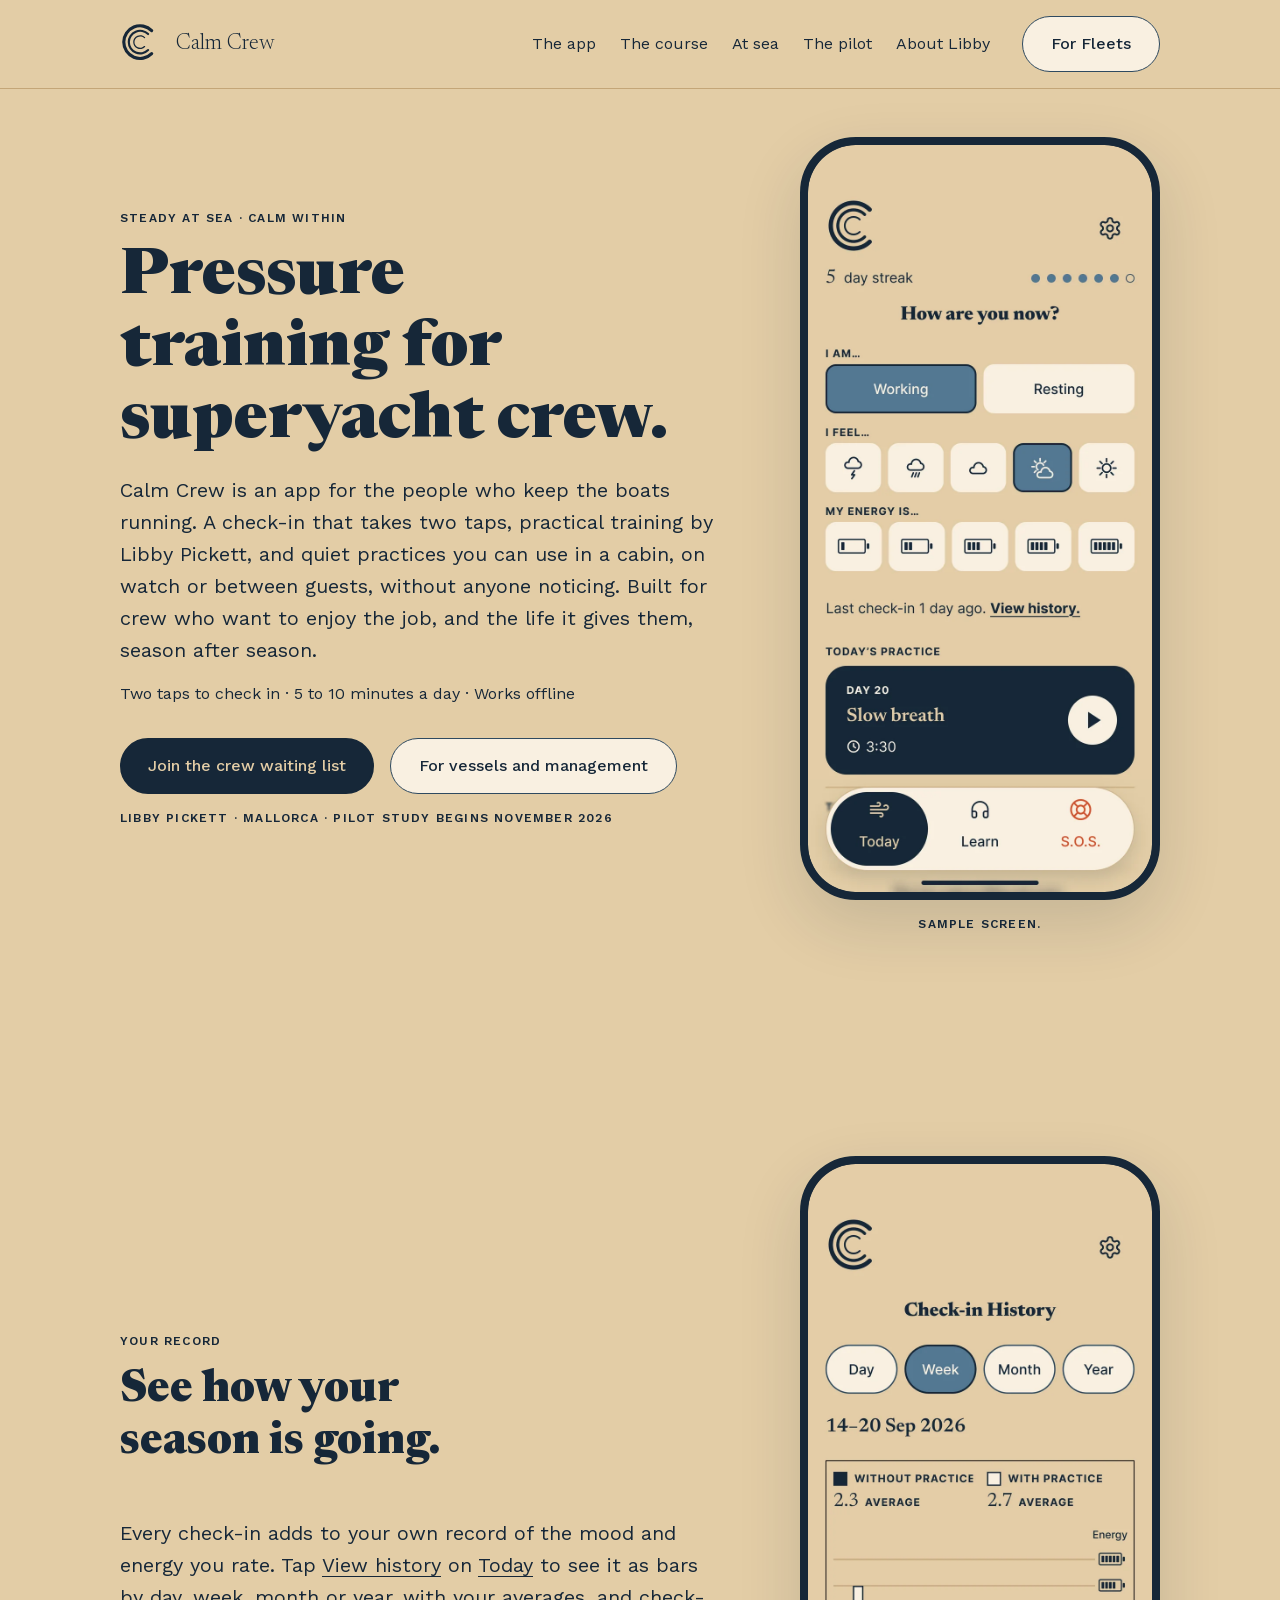
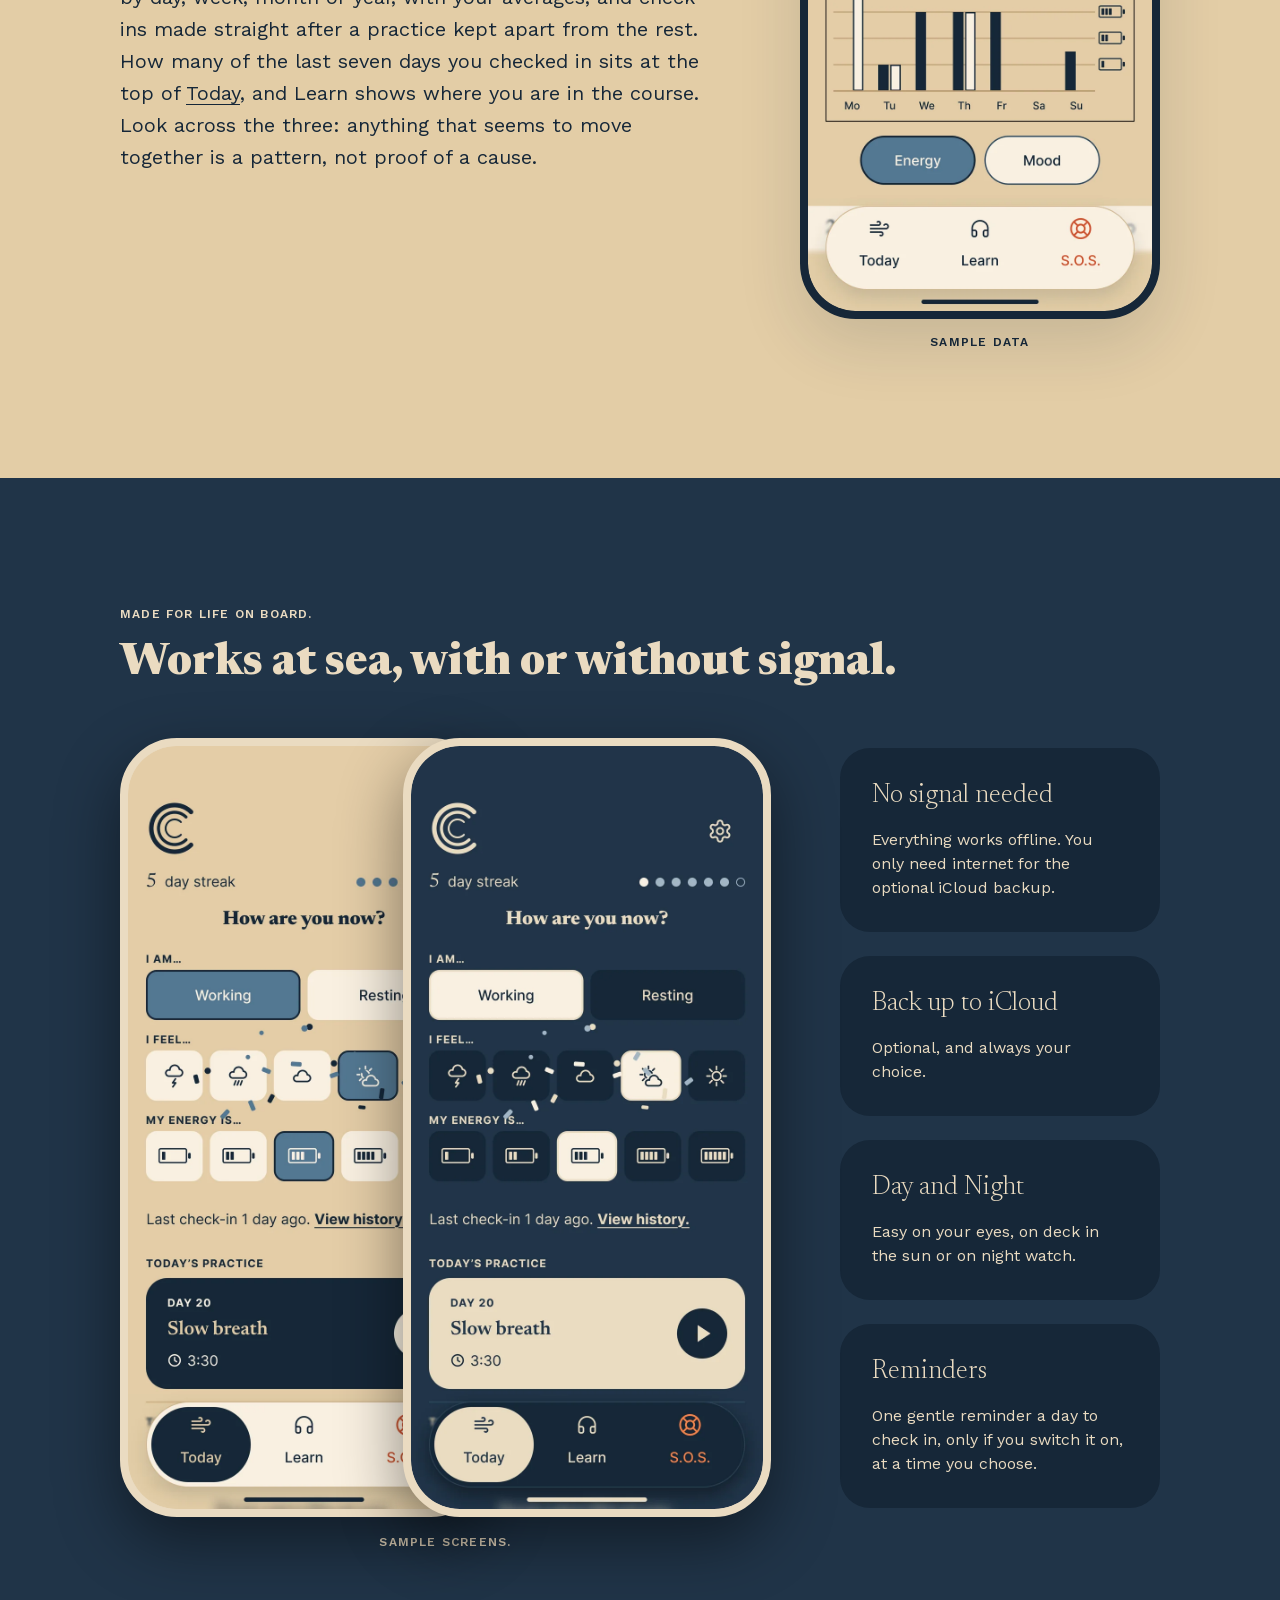
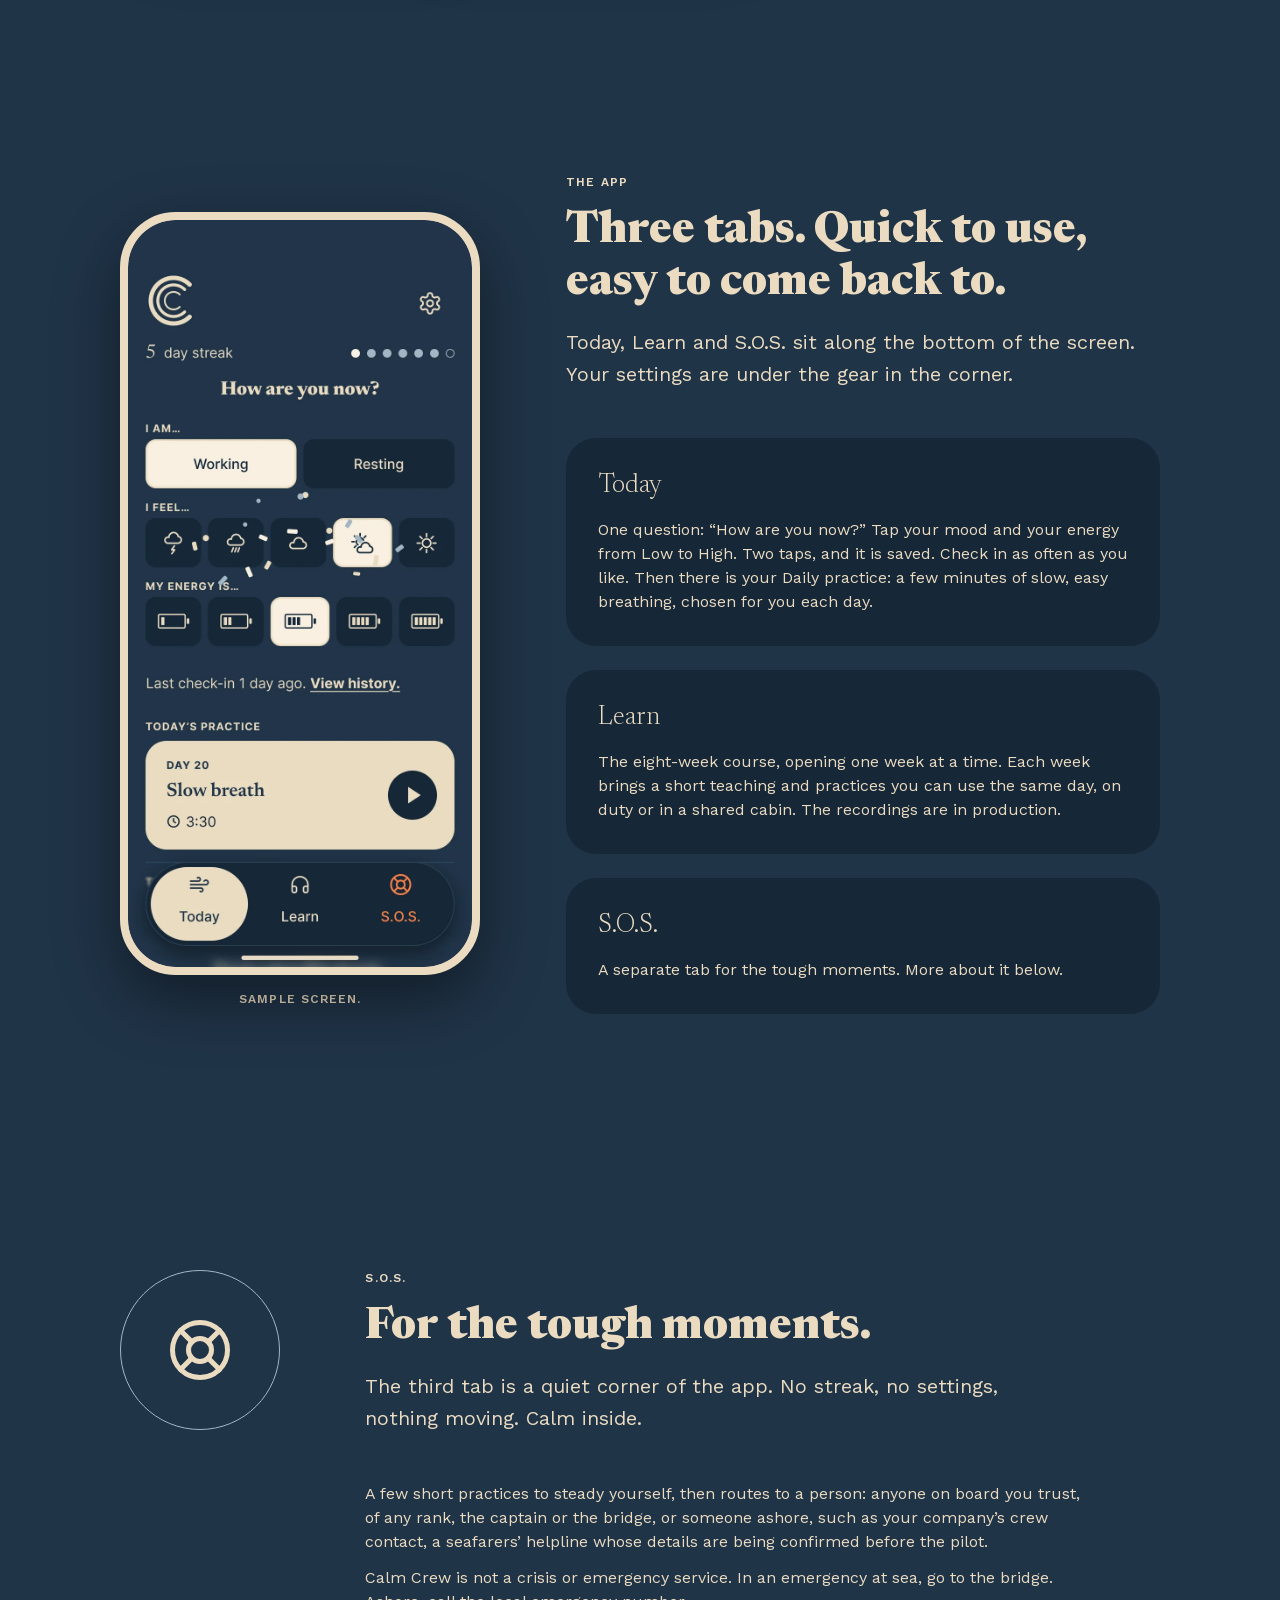
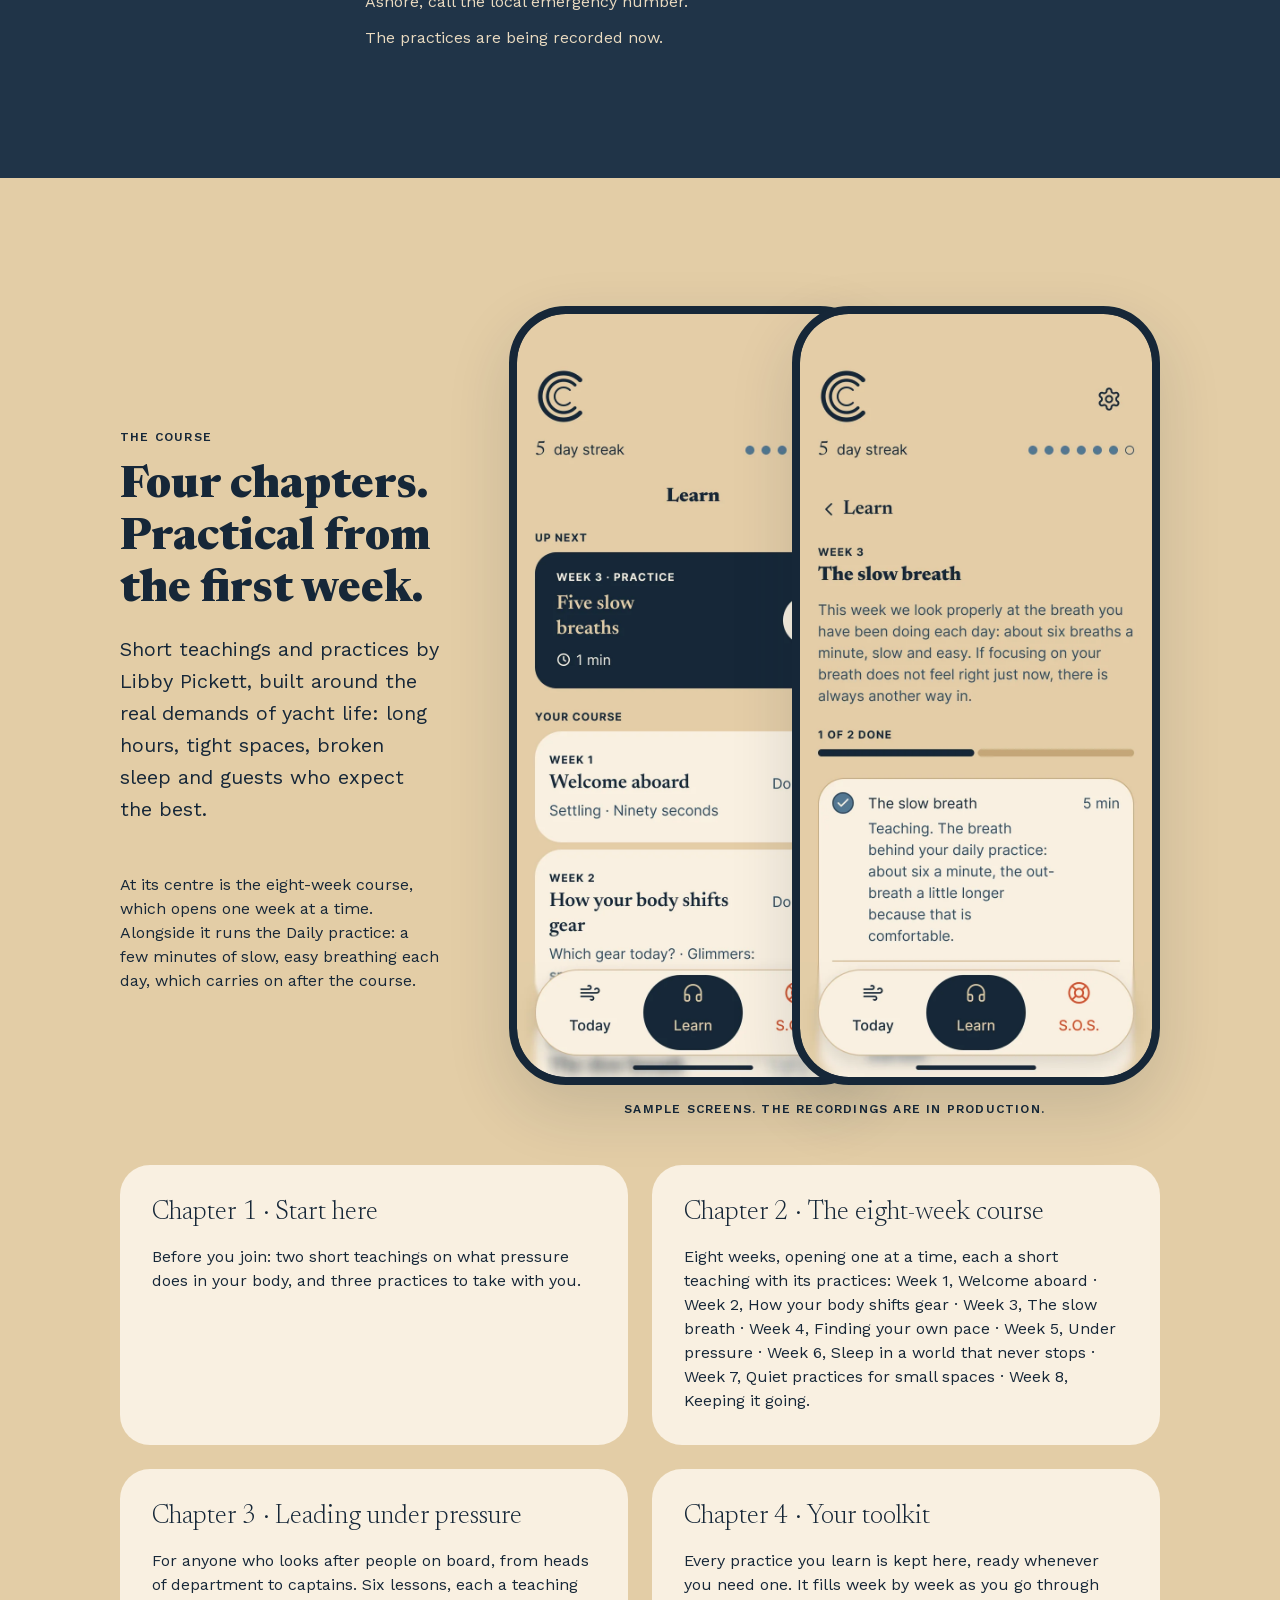
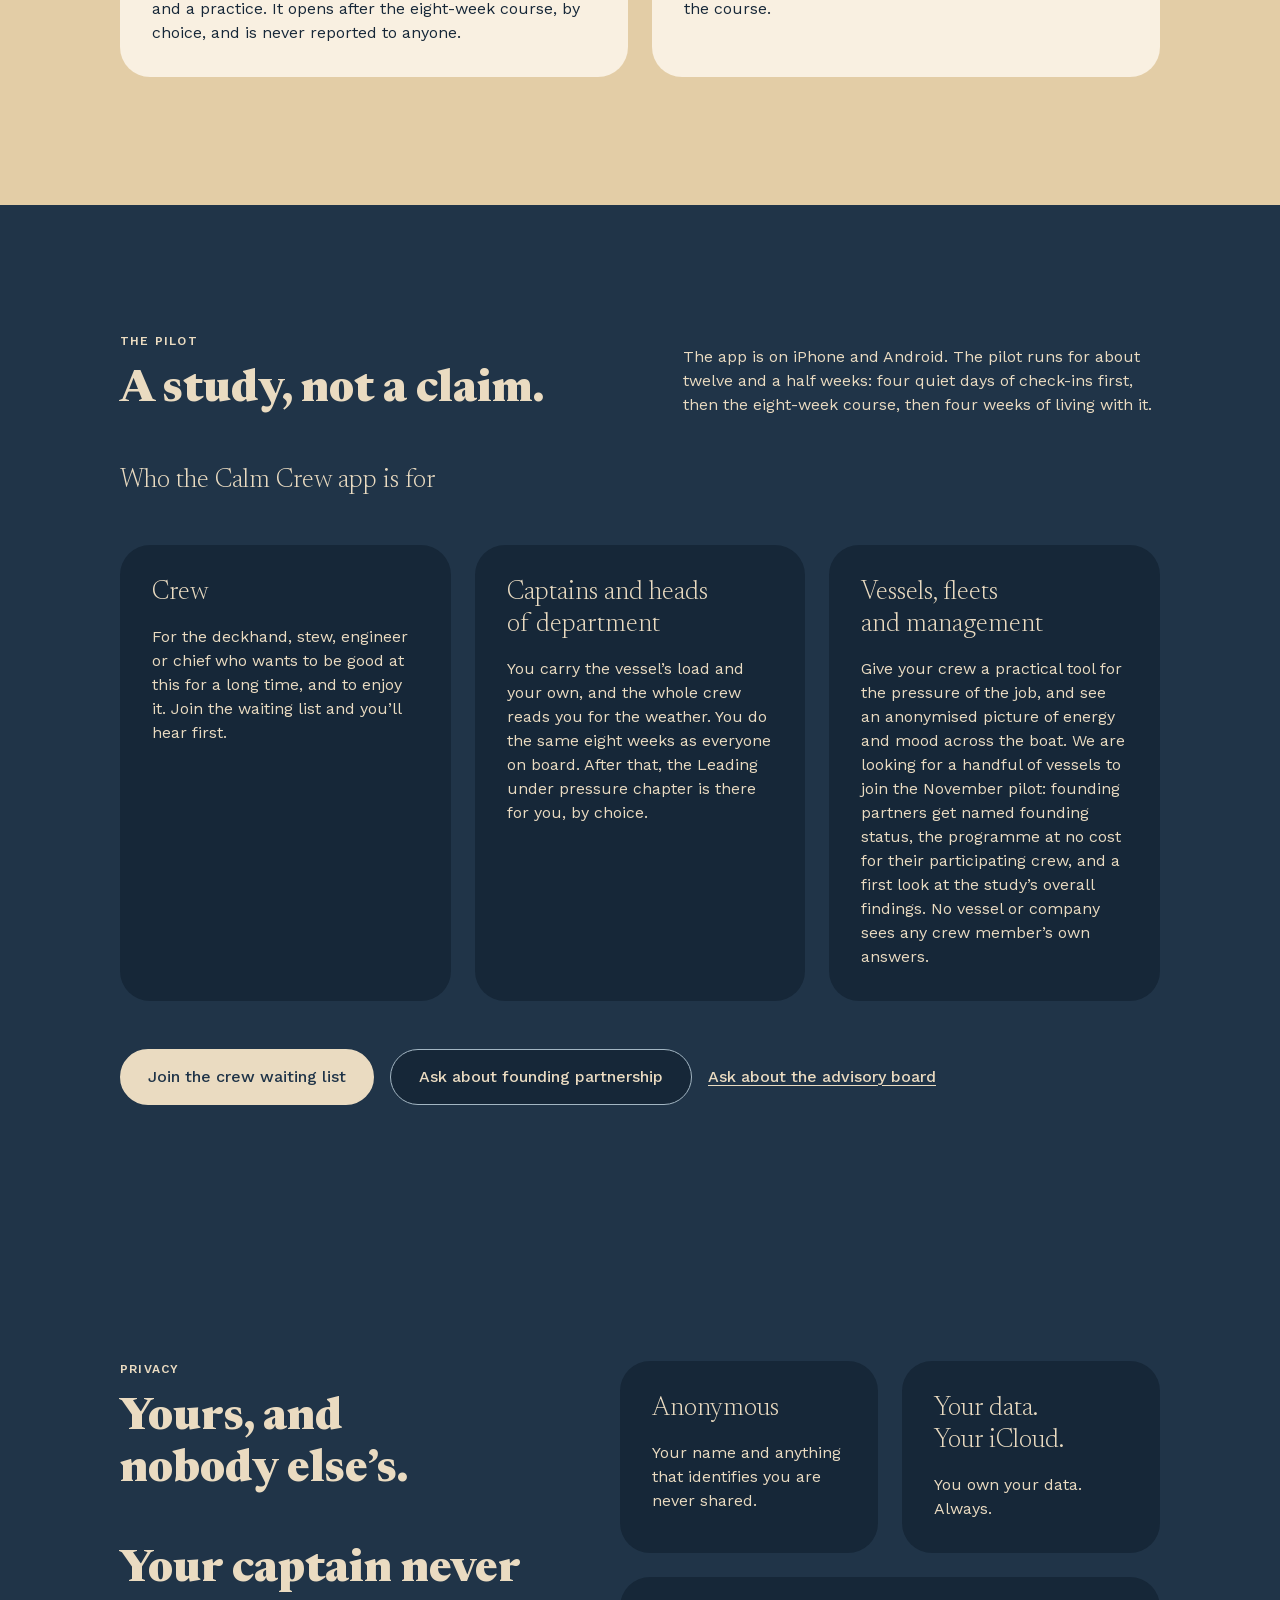
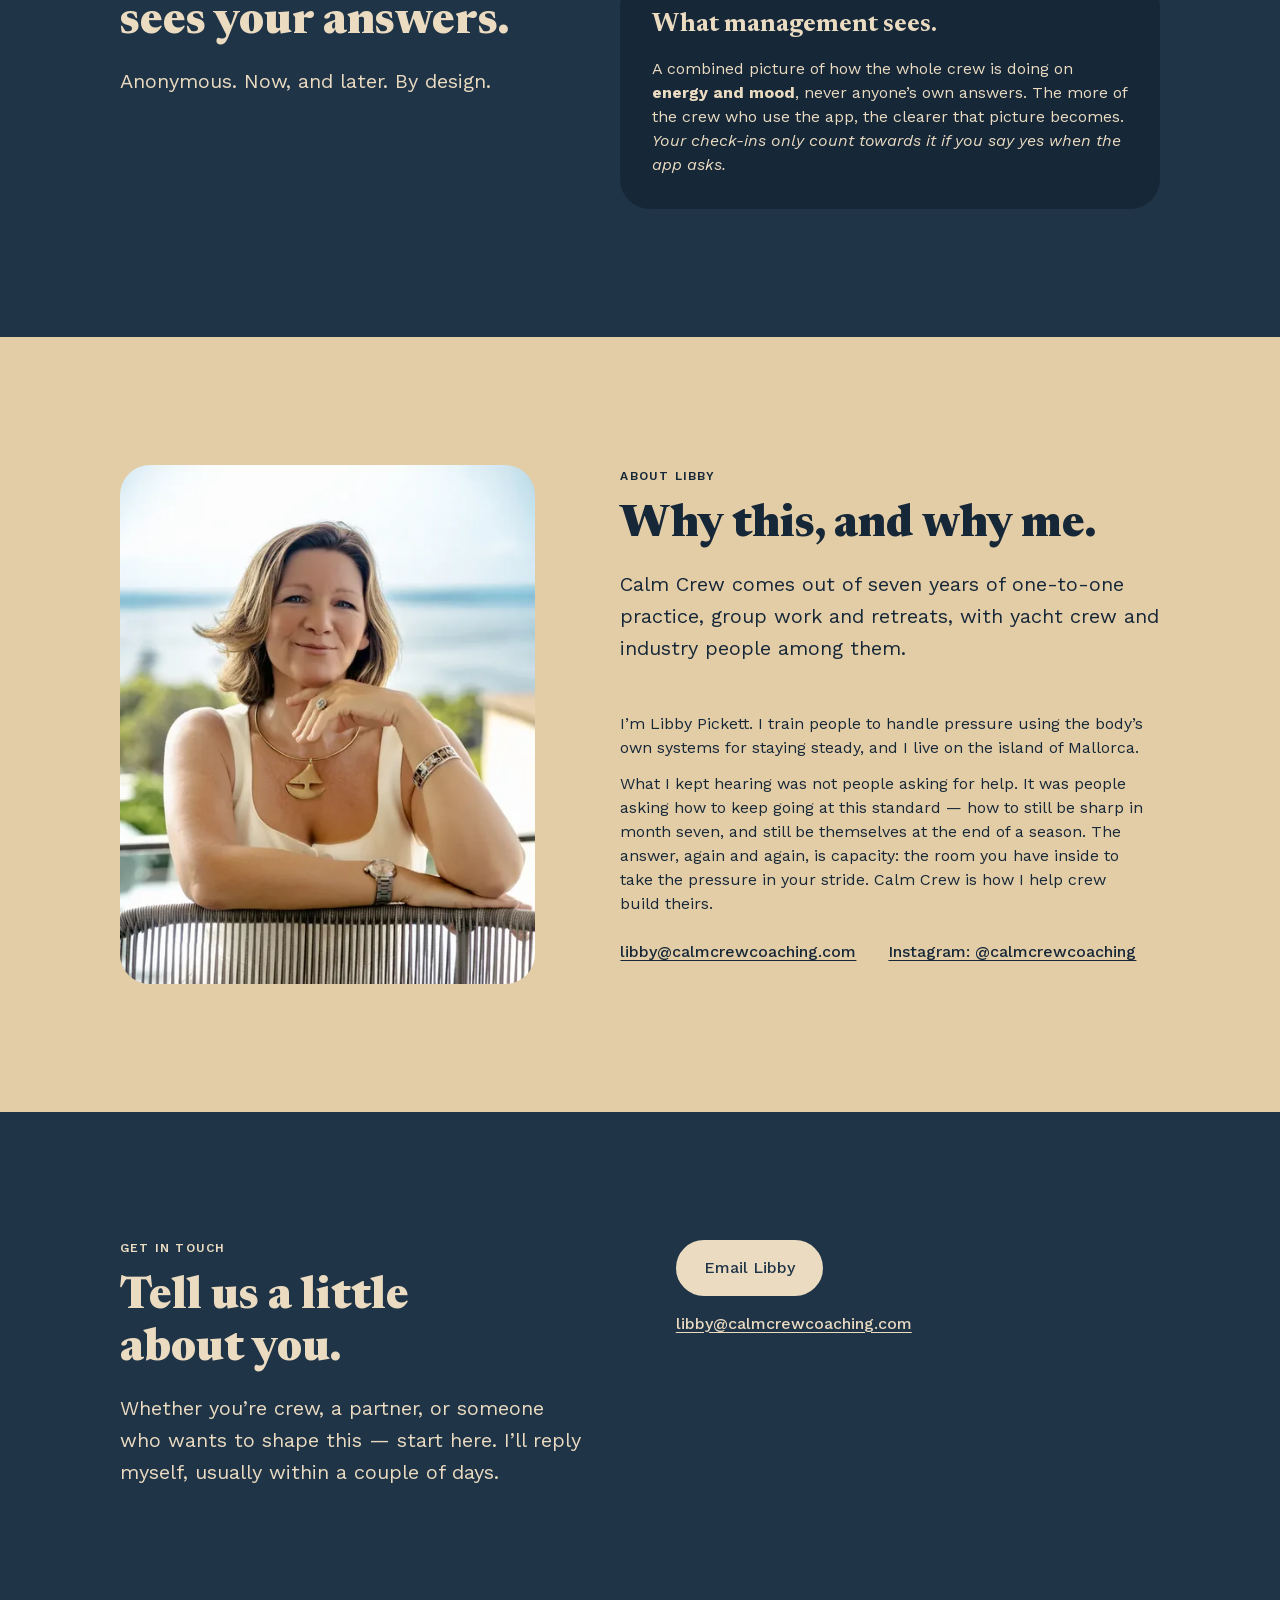
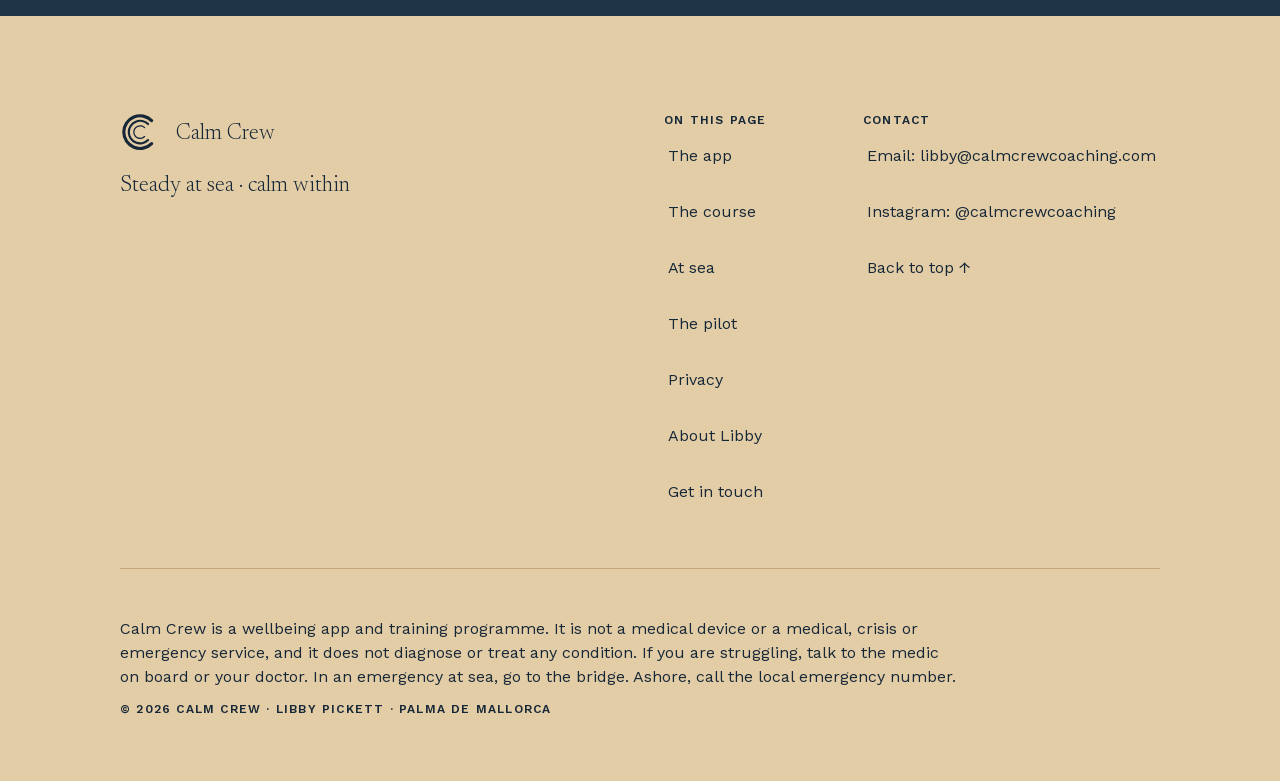
==== commit 1099e999: "Re-render the app screens from the latest "Final Design F" (-v12) Final Design F changed again after" ====
--- a/index.html
+++ b/index.html
@@ -120,10 +120,10 @@
           <div class="phone">
             <div class="phone__frame">
               <picture>
-                <source type="image/webp" srcset="assets/img/today-checkin-v11-786.webp 786w, assets/img/today-checkin-v11-1179.webp 1179w" sizes="(max-width: 760px) 286px, (max-width: 1080px) 393px, (max-width: 1439px) calc(31.4vw - 59px), 393px">
+                <source type="image/webp" srcset="assets/img/today-checkin-v12-786.webp 786w, assets/img/today-checkin-v12-1179.webp 1179w" sizes="(max-width: 760px) 286px, (max-width: 1080px) 393px, (max-width: 1439px) calc(31.4vw - 59px), 393px">
                 <!-- The hero phone is the largest thing above the fold: load it first. -->
-                <img src="assets/img/today-checkin-v11-786.png" width="786" height="1704" loading="eager" fetchpriority="high"
-                     alt="Calm Crew’s Today screen on an iPhone, in Day mode, with sample data. Under the title “How are you now?”, “I am…” offers Working, selected, and Resting. Under “I feel…” are five mood buttons with weather icons, from a thunderstorm to full sun, the fourth, Steady (a sun behind a cloud), selected; under “My energy is…”, five batteries, from one bar to five, none chosen yet. Below are the line “Last check-in 1 day ago. View history.” and Today’s practice: Day 20 of 30, Slow breath, 3:30, with a play button. The header shows a 5 day streak and a gear for Settings, and the Today, Learn and S.O.S. tabs sit at the bottom.">
+                <img src="assets/img/today-checkin-v12-786.png" width="786" height="1704" loading="eager" fetchpriority="high"
+                     alt="Calm Crew’s Today screen on an iPhone, in Day mode, with sample data. Under the title “How are you now?”, “I am…” offers Working, selected, and Resting. Under “I feel…” are five mood buttons with weather icons, from a thunderstorm to full sun, the fourth, Steady (a sun behind a cloud), selected; under “My energy is…”, five batteries, from one bar to five, none chosen yet. Below are the line “Last check-in 1 day ago. View history.” and Today’s practice: Day 20, Slow breath, 3:30, with a play button. The header shows a 5 day streak and a gear for Settings, and the Today, Learn and S.O.S. tabs sit at the bottom.">
               </picture>
             </div>
           </div>
@@ -149,8 +149,8 @@
           <div class="phone">
             <div class="phone__frame">
               <picture>
-                <source type="image/webp" srcset="assets/img/history-week-v11-786.webp 786w, assets/img/history-week-v11-1179.webp 1179w" sizes="(max-width: 760px) 286px, (max-width: 1080px) 393px, (max-width: 1439px) calc(31.4vw - 59px), 393px">
-                <img src="assets/img/history-week-v11-786.png" width="786" height="1704" loading="lazy" decoding="async"
+                <source type="image/webp" srcset="assets/img/history-week-v12-786.webp 786w, assets/img/history-week-v12-1179.webp 1179w" sizes="(max-width: 760px) 286px, (max-width: 1080px) 393px, (max-width: 1439px) calc(31.4vw - 59px), 393px">
+                <img src="assets/img/history-week-v12-786.png" width="786" height="1704" loading="lazy" decoding="async"
                      alt="Calm Crew’s Check-in history screen in Day mode, set to Week, with sample data for 14 to 20 September 2026. Bars show self-rated energy for each day on a scale of 1 to 5, marked with battery icons: dark for check-ins without a practice, light for check-ins made straight after a practice. The averages read 2.3 without a practice and 2.7 with one. Monday, 4 after a practice; Tuesday, 1 and 1; Wednesday, 3 without; Thursday, 3 and 3; Friday, 3 without; no check-in on Saturday; Sunday, about 1.5 without. Under the chart, Energy is selected rather than Mood.">
               </picture>
             </div>
@@ -177,8 +177,8 @@
               <div class="phone">
                 <div class="phone__frame">
                   <picture>
-                    <source type="image/webp" srcset="assets/img/today-saved-day-v11-786.webp 786w, assets/img/today-saved-day-v11-1179.webp 1179w" sizes="(max-width: 760px) 182px, 393px">
-                    <img src="assets/img/today-saved-day-v11-786.png" width="786" height="1704" loading="lazy" decoding="async"
+                    <source type="image/webp" srcset="assets/img/today-saved-day-v12-786.webp 786w, assets/img/today-saved-day-v12-1179.webp 1179w" sizes="(max-width: 760px) 182px, 393px">
+                    <img src="assets/img/today-saved-day-v12-786.png" width="786" height="1704" loading="lazy" decoding="async"
                          alt="The Today screen in Day mode, tan with dark type and cream buttons, with sample data: a check-in just saved, with Working, Steady (a sun behind a cloud) and the third battery selected, and a little confetti around them.">
                   </picture>
                 </div>
@@ -186,8 +186,8 @@
               <div class="phone">
                 <div class="phone__frame">
                   <picture>
-                    <source type="image/webp" srcset="assets/img/today-saved-night-v11-786.webp 786w, assets/img/today-saved-night-v11-1179.webp 1179w" sizes="(max-width: 760px) 182px, 393px">
-                    <img src="assets/img/today-saved-night-v11-786.png" width="786" height="1704" loading="lazy" decoding="async"
+                    <source type="image/webp" srcset="assets/img/today-saved-night-v12-786.webp 786w, assets/img/today-saved-night-v12-1179.webp 1179w" sizes="(max-width: 760px) 182px, 393px">
+                    <img src="assets/img/today-saved-night-v12-786.png" width="786" height="1704" loading="lazy" decoding="async"
                          alt="The same Today screen in Night mode, deep navy with sand type and dark buttons, sand for the selected ones, with the same sample data.">
                   </picture>
                 </div>
@@ -250,8 +250,8 @@
           <div class="phone">
             <div class="phone__frame">
               <picture>
-                <source type="image/webp" srcset="assets/img/today-saved-night-v11-786.webp 786w, assets/img/today-saved-night-v11-1179.webp 1179w" sizes="(max-width: 760px) 286px, (max-width: 1080px) 393px, (max-width: 1439px) calc(31.4vw - 59px), 393px">
-                <img src="assets/img/today-saved-night-v11-786.png" width="786" height="1704" loading="lazy" decoding="async"
+                <source type="image/webp" srcset="assets/img/today-saved-night-v12-786.webp 786w, assets/img/today-saved-night-v12-1179.webp 1179w" sizes="(max-width: 760px) 286px, (max-width: 1080px) 393px, (max-width: 1439px) calc(31.4vw - 59px), 393px">
+                <img src="assets/img/today-saved-night-v12-786.png" width="786" height="1704" loading="lazy" decoding="async"
                      alt="The Today screen in Night mode, with sample data, a moment after a check-in: a little confetti falls around the buttons, Working, Steady and the third battery are selected, and the line below reads “Last check-in 1 day ago. View history.” The header shows a 5 day streak.">
               </picture>
             </div>
@@ -317,8 +317,8 @@
               <div class="phone">
                 <div class="phone__frame">
                   <picture>
-                    <source type="image/webp" srcset="assets/img/learn-index-v11-786.webp 786w, assets/img/learn-index-v11-1179.webp 1179w" sizes="(max-width: 760px) 182px, 393px">
-                    <img src="assets/img/learn-index-v11-786.png" width="786" height="1704" loading="lazy" decoding="async"
+                    <source type="image/webp" srcset="assets/img/learn-index-v12-786.webp 786w, assets/img/learn-index-v12-1179.webp 1179w" sizes="(max-width: 760px) 182px, 393px">
+                    <img src="assets/img/learn-index-v12-786.png" width="786" height="1704" loading="lazy" decoding="async"
                          alt="The Learn screen in Day mode, with sample data. Under Up next, a card for Week 3, Practice: Five slow breaths, 1 minute, with a play button. Under Your course, Week 1, Welcome aboard, and Week 2, How your body shifts gear, are both marked Done. The Today, Learn and S.O.S. tabs sit at the bottom, with Learn selected.">
                   </picture>
                 </div>
@@ -326,8 +326,8 @@
               <div class="phone">
                 <div class="phone__frame">
                   <picture>
-                    <source type="image/webp" srcset="assets/img/learn-week-3-v11-786.webp 786w, assets/img/learn-week-3-v11-1179.webp 1179w" sizes="(max-width: 760px) 182px, 393px">
-                    <img src="assets/img/learn-week-3-v11-786.png" width="786" height="1704" loading="lazy" decoding="async"
+                    <source type="image/webp" srcset="assets/img/learn-week-3-v12-786.webp 786w, assets/img/learn-week-3-v12-1179.webp 1179w" sizes="(max-width: 760px) 182px, 393px">
+                    <img src="assets/img/learn-week-3-v12-786.png" width="786" height="1704" loading="lazy" decoding="async"
                          alt="Week 3, The slow breath, open in Learn in Day mode, with sample data. A short introduction says this week looks properly at the breath you have been doing each day, about six breaths a minute, slow and easy, and that if focusing on your breath does not feel right just now, there is always another way in. 1 of 2 done: The slow breath, a 5 minute teaching, is ticked as listened. Below are the Today, Learn and S.O.S. tabs, with Learn selected.">
                   </picture>
                 </div>
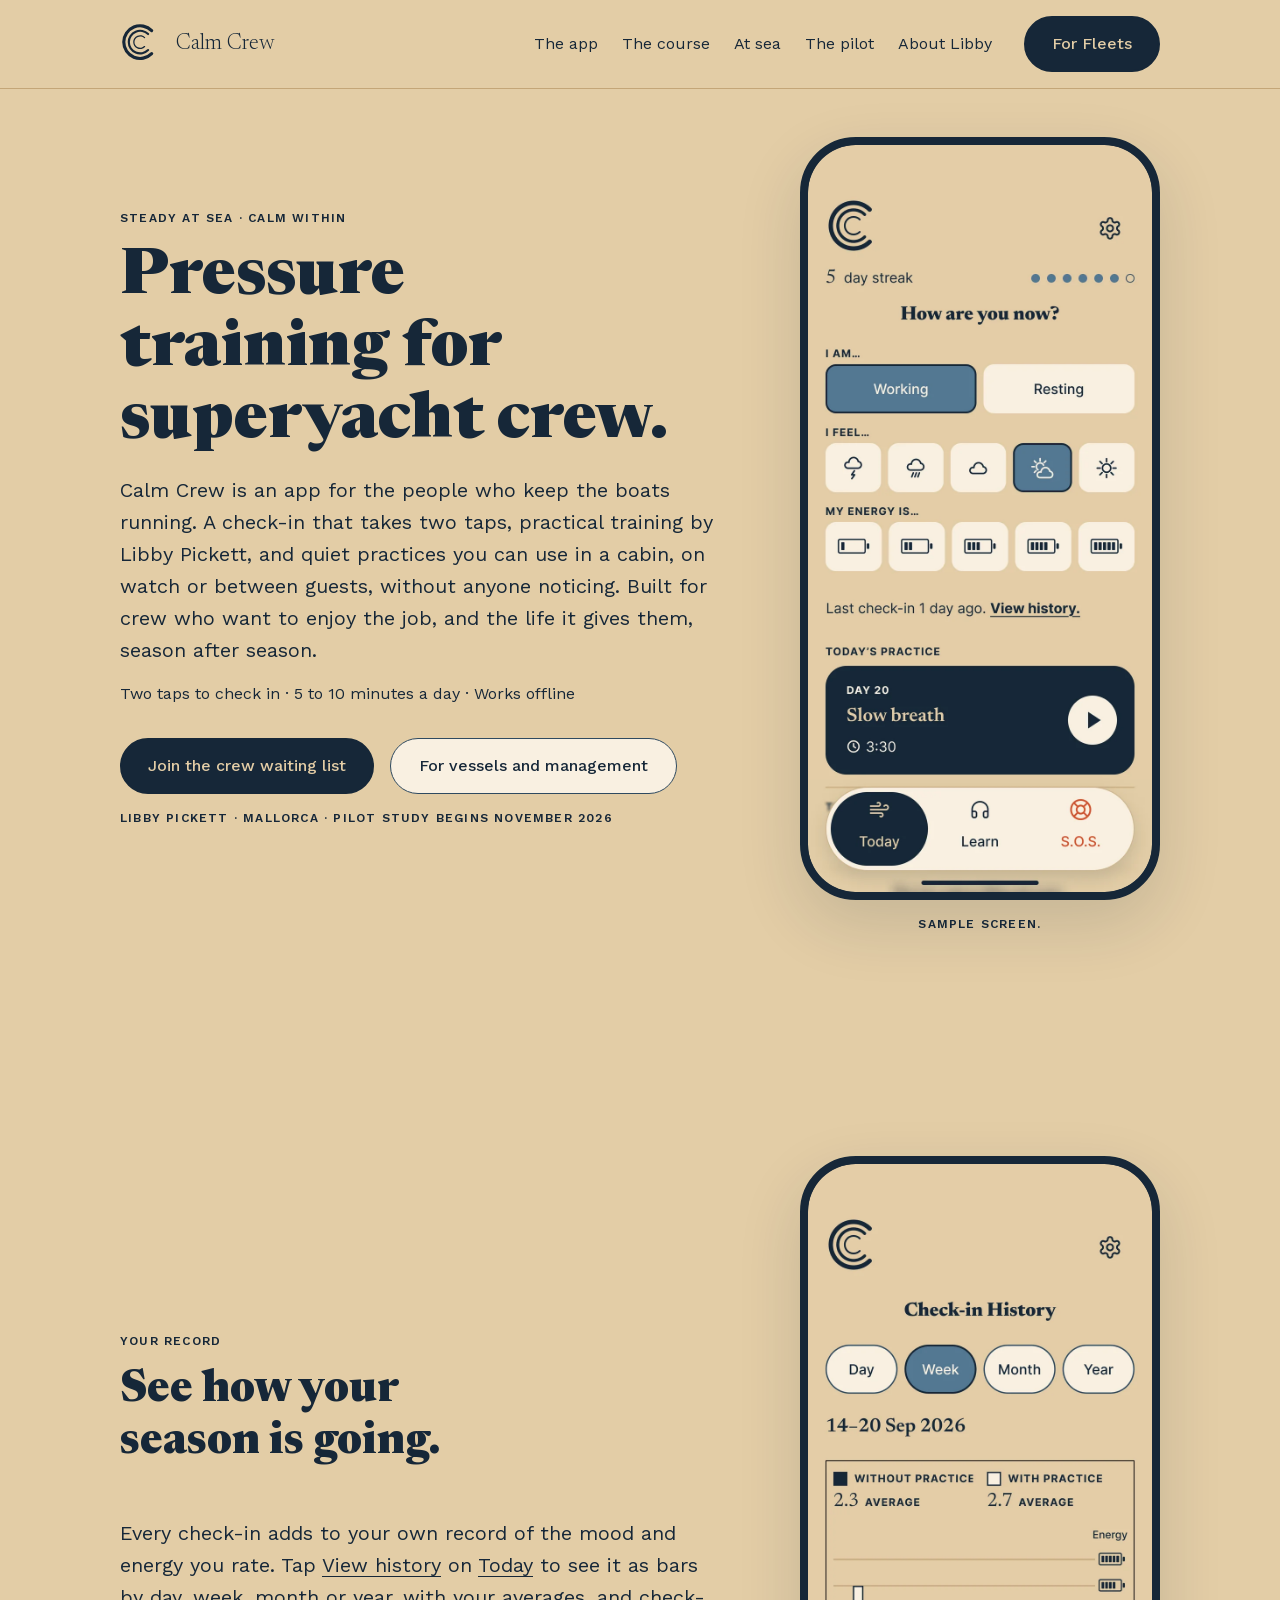
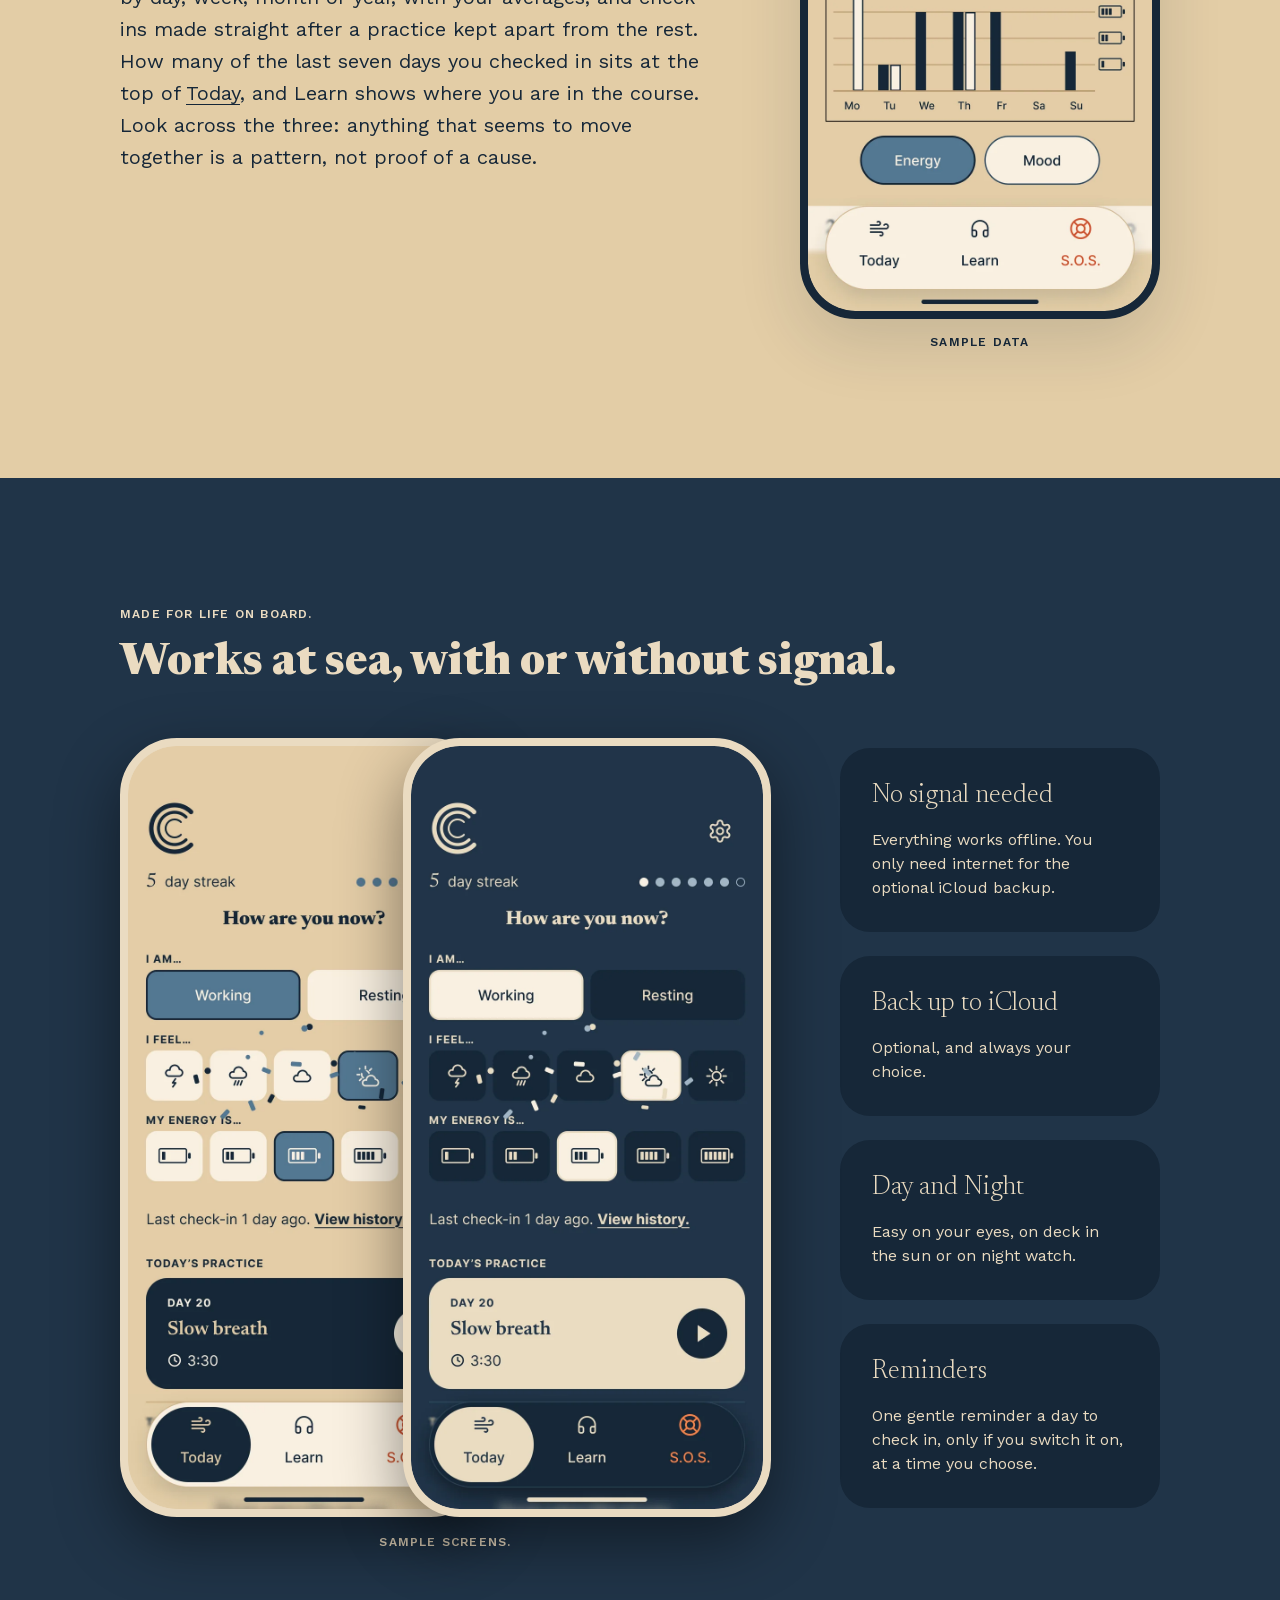
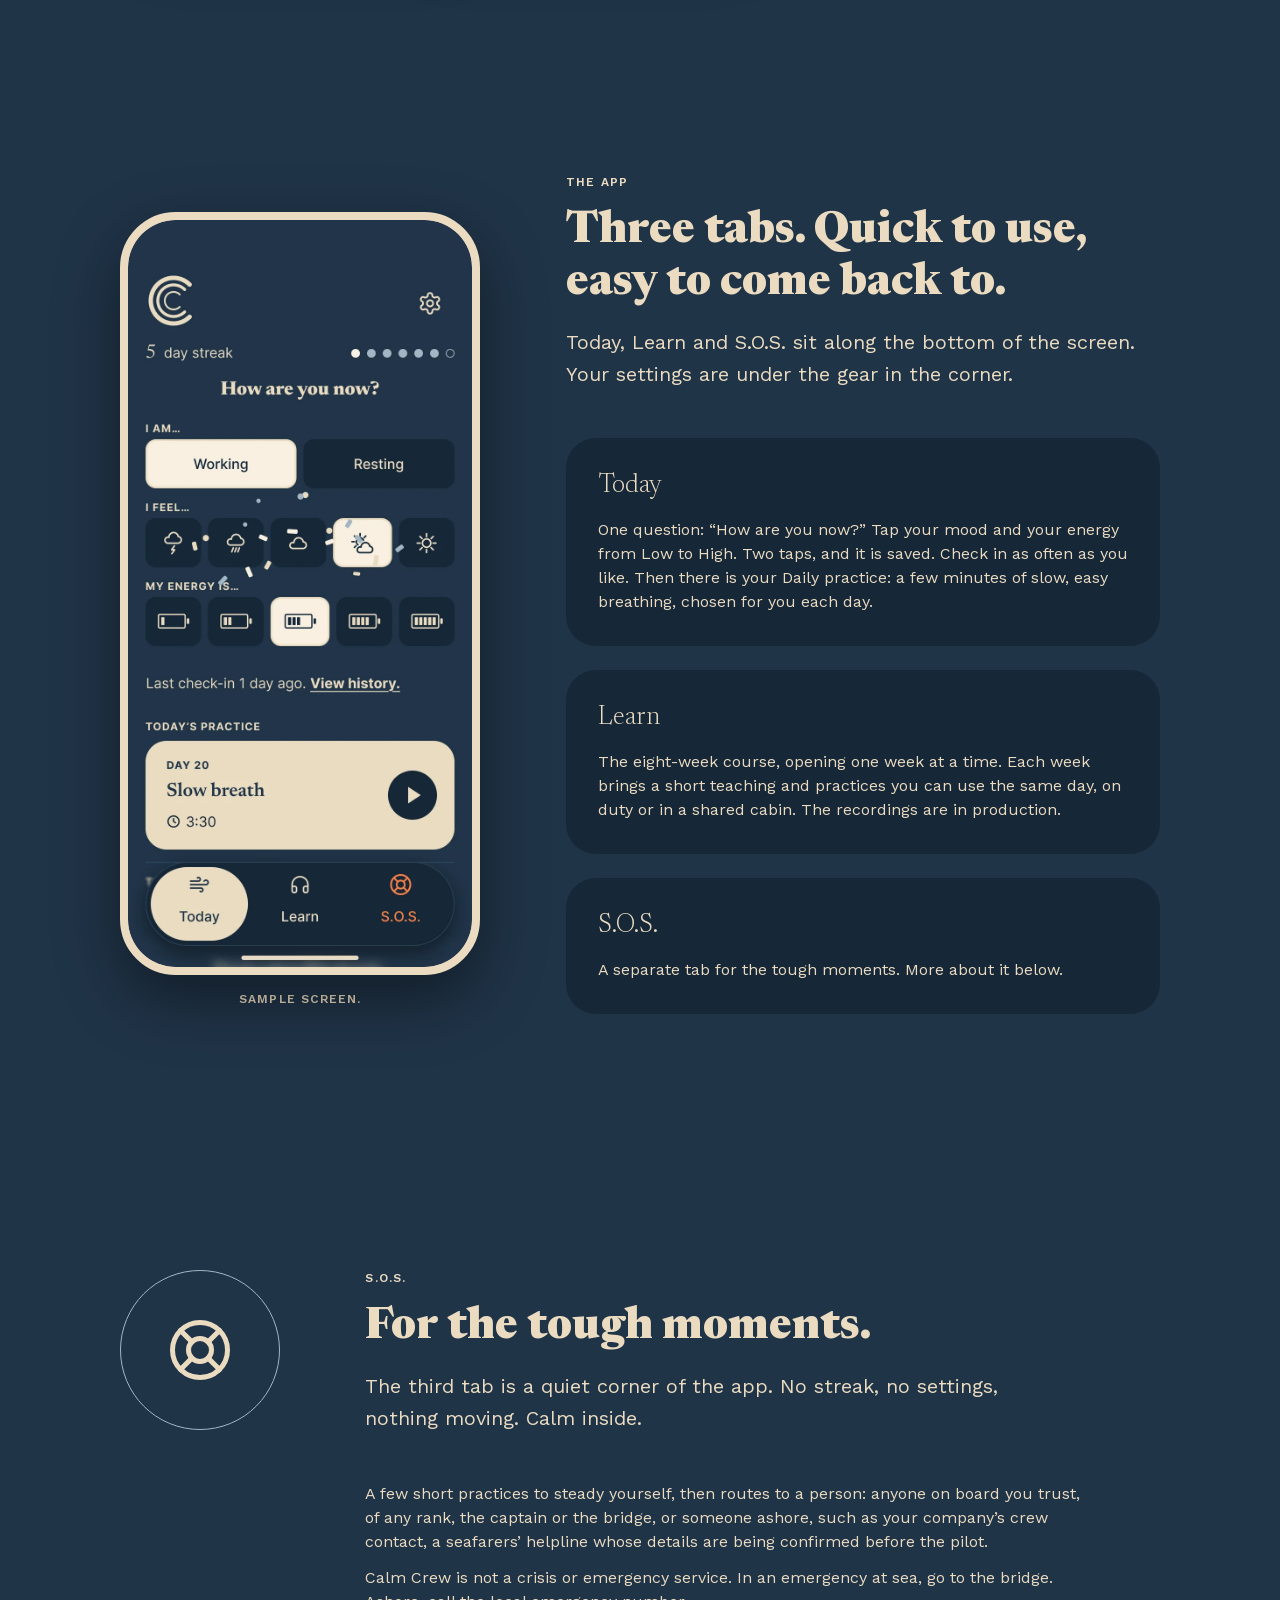
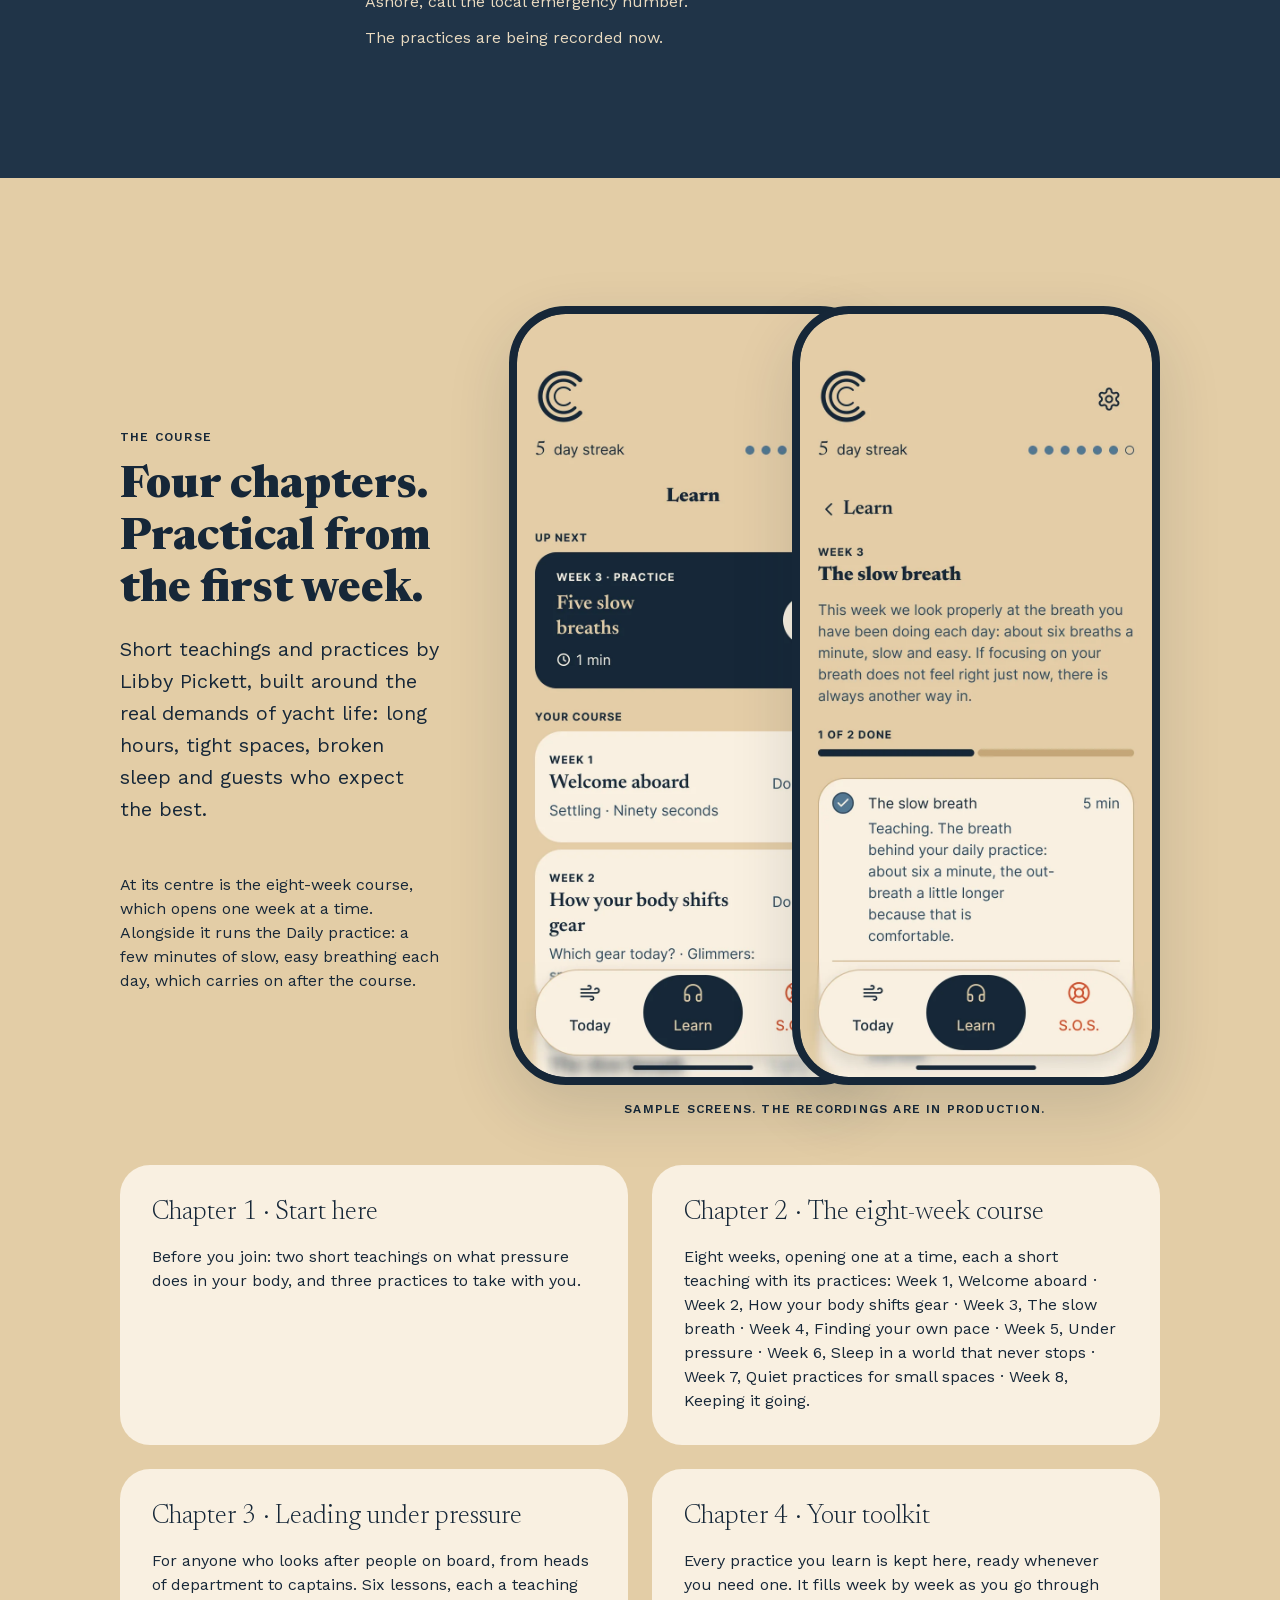
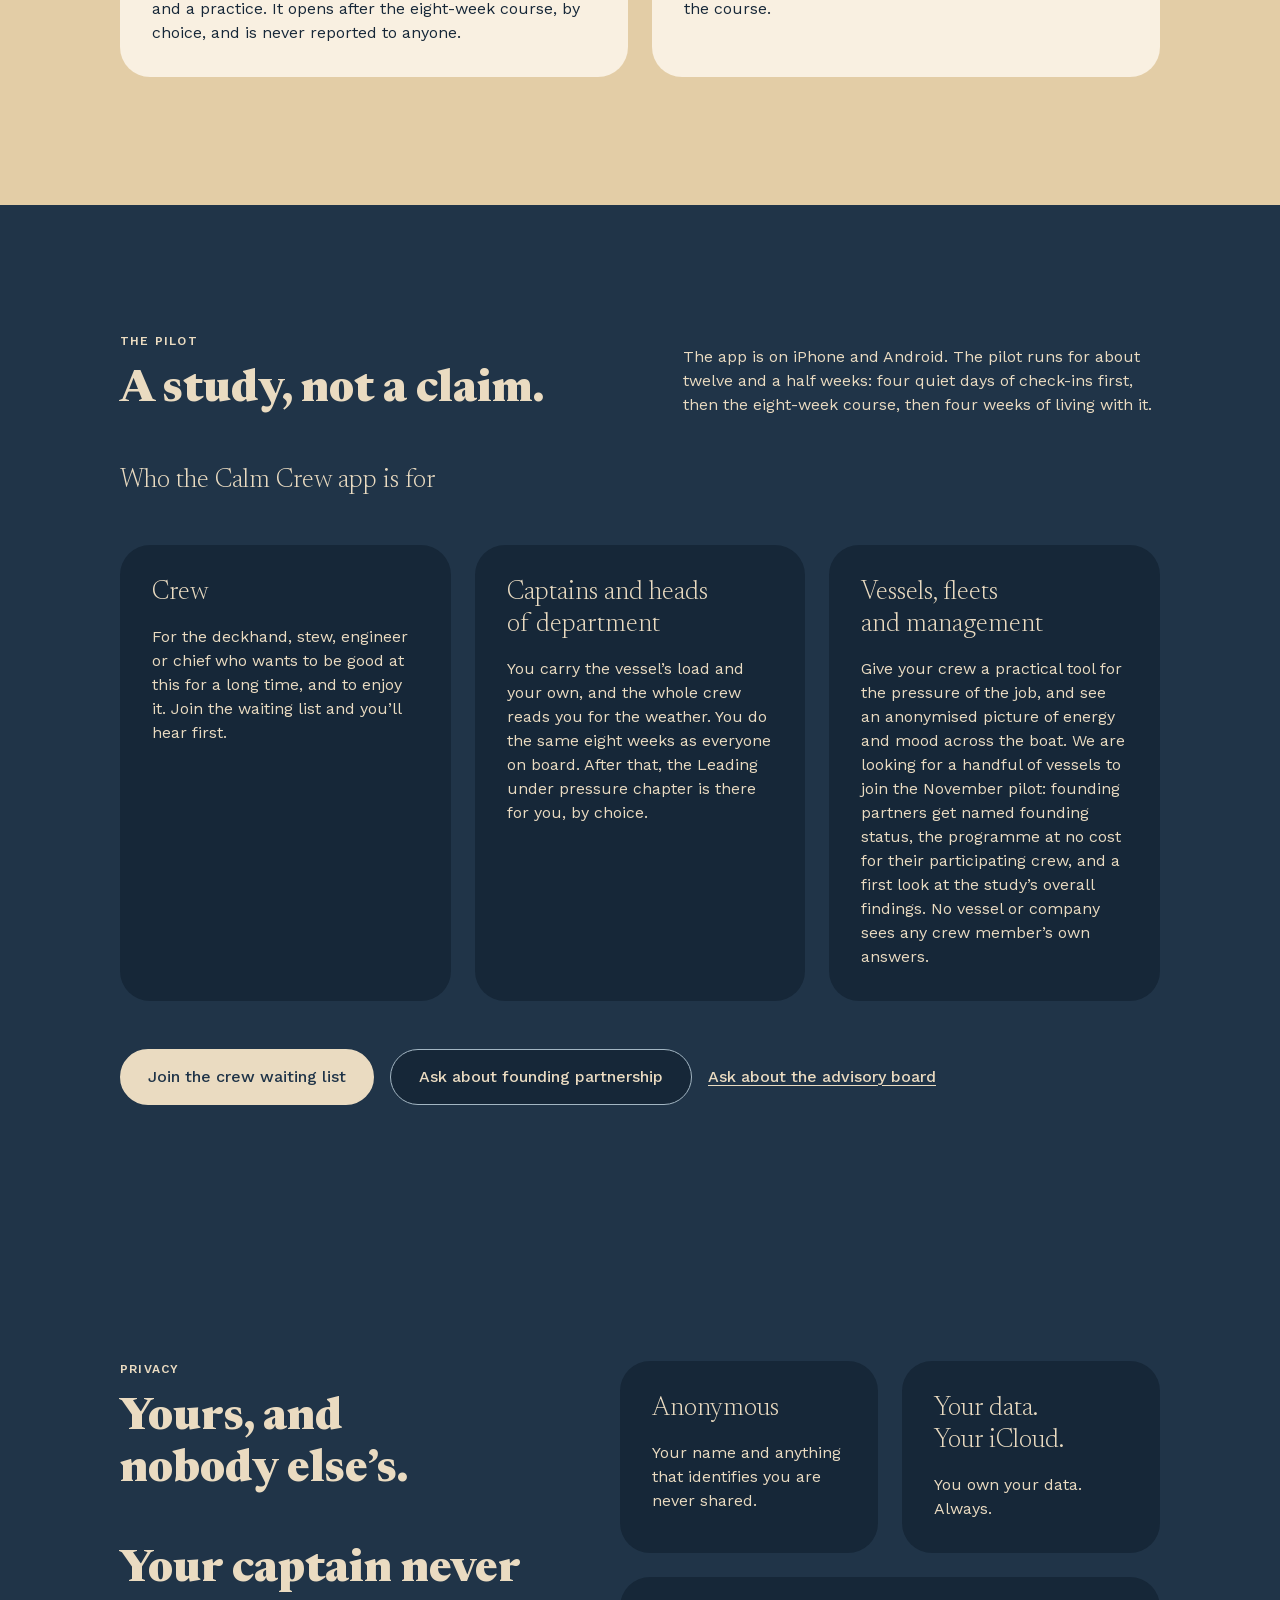
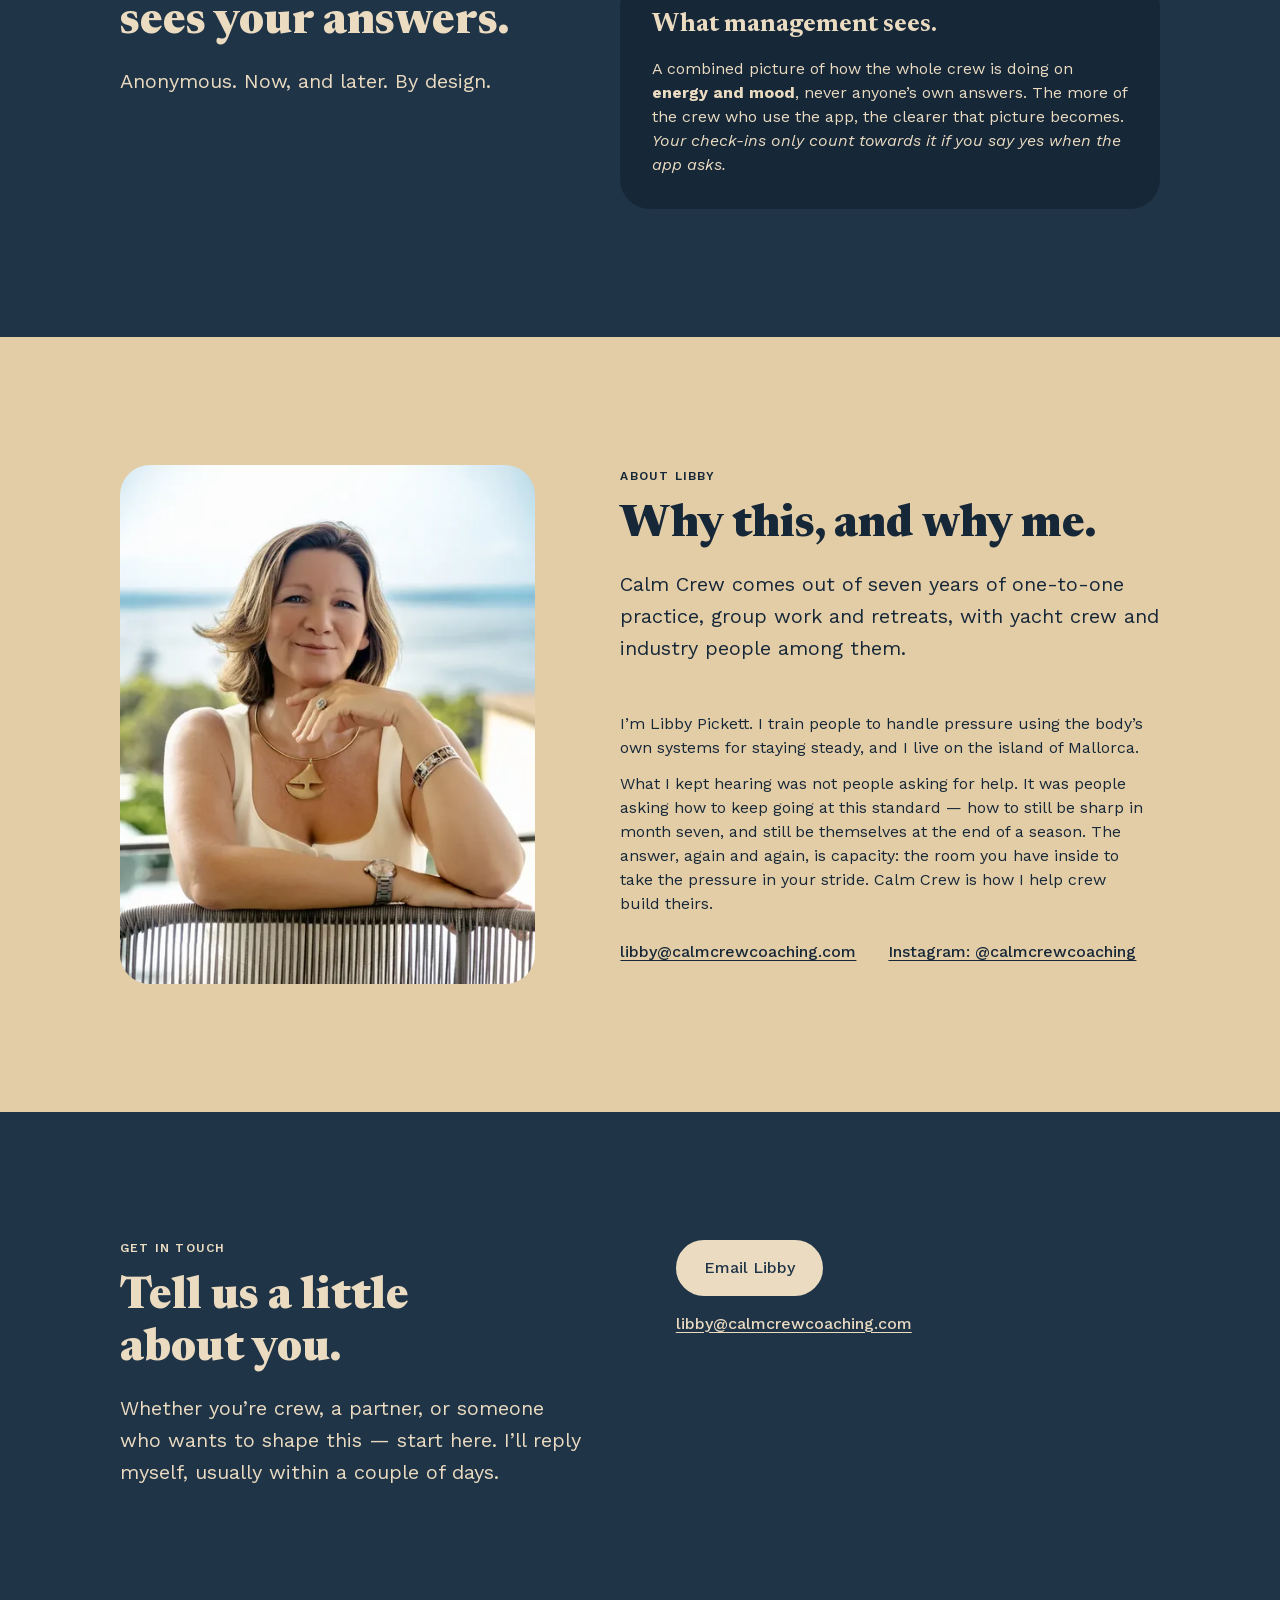
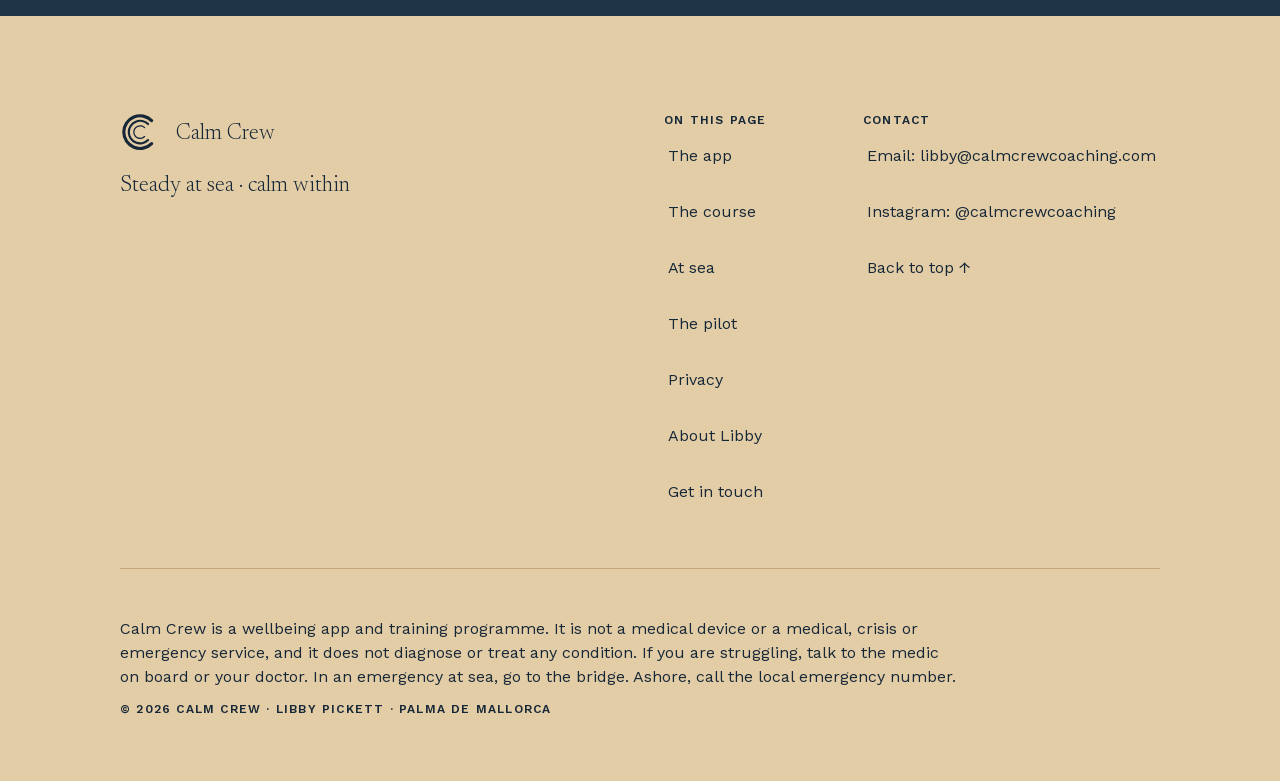
==== commit 59dce590: "Make For Fleets a dark-blue button and show the mood rows as icons only - "For Fleets" in the menu i" ====
--- a/index.html
+++ b/index.html
@@ -46,7 +46,7 @@
   <!-- /assets/* is cached for a year (netlify.toml): bump ?v= when a file changes. -->
   <link rel="stylesheet" href="assets/fonts/fonts.css?v=2026-10-07a">
   <link rel="stylesheet" href="assets/css/tokens.css?v=2026-10-07a">
-  <link rel="stylesheet" href="assets/css/site.css?v=2026-10-08b">
+  <link rel="stylesheet" href="assets/css/site.css?v=2026-10-08c">
   <!-- Not deferred on purpose: it only sets a class, then waits for the DOM. -->
   <script src="assets/js/site.js?v=2026-10-08a"></script>
 </head>
@@ -81,7 +81,7 @@
             <li><a href="#about">About Libby</a></li>
           </ul>
         </nav>
-        <a class="btn btn--secondary" href="fleets.html">For Fleets</a>
+        <a class="btn btn--primary" href="fleets.html">For Fleets</a>
       </div>
     </div>
   </header>
--- a/assets/css/site.css
+++ b/assets/css/site.css
@@ -485,11 +485,14 @@
   }
 }
 
-/* "For Fleets" on its own page: filled, like a selected chip in the app. */
-.site-menu > .btn[aria-current="page"] {
-  background: var(--ink-primary);
+/* "For Fleets" is a dark-blue (primary) button. On its own page it takes the
+   app's selected chip (Final Design F): steel fill, 2px ink ring, cream label.
+   The label is 4.2:1 on steel, under the 4.5:1 that body text needs. */
+.site-menu > .btn[aria-current="page"],
+.site-menu > .btn[aria-current="page"]:hover {
+  background: var(--selection-solid);
   border-color: var(--ink-primary);
-  color: var(--on-primary);
+  color: var(--white);
 }
 
 /* ---------------------------------------------------------------------------
@@ -1342,31 +1345,32 @@
 
 .dist {
   display: grid;
-  row-gap: 10px;
+  row-gap: var(--gap-p);
   list-style: none;
   padding: 0;
 }
 
+/* Icon, bar, count. The moods show as icons only, as in the app; each name is
+   a hidden label for screen readers and the hover title. */
 .dist li {
   display: grid;
-  grid-template-columns: 96px minmax(0, 1fr) 28px;
-  align-items: center;
-  gap: 10px;
+  grid-template-columns: 26px minmax(0, 1fr) 28px;
+  align-items: center;
+  column-gap: var(--gap-s);
 }
 
 .dist__name {
   display: flex;
-  align-items: center;
-  gap: var(--gap-xs);
-}
-
+}
+
+/* 26px, with a 1.35 stroke in the 20-unit drawing: about 1.75px, the app's line. */
 .dist__name svg {
-  width: 20px;
-  height: 20px;
+  width: 26px;
+  height: 26px;
   flex: none;
   fill: none;
   stroke: currentColor;
-  stroke-width: 1.6;
+  stroke-width: 1.35;
   stroke-linecap: round;
   stroke-linejoin: round;
 }
